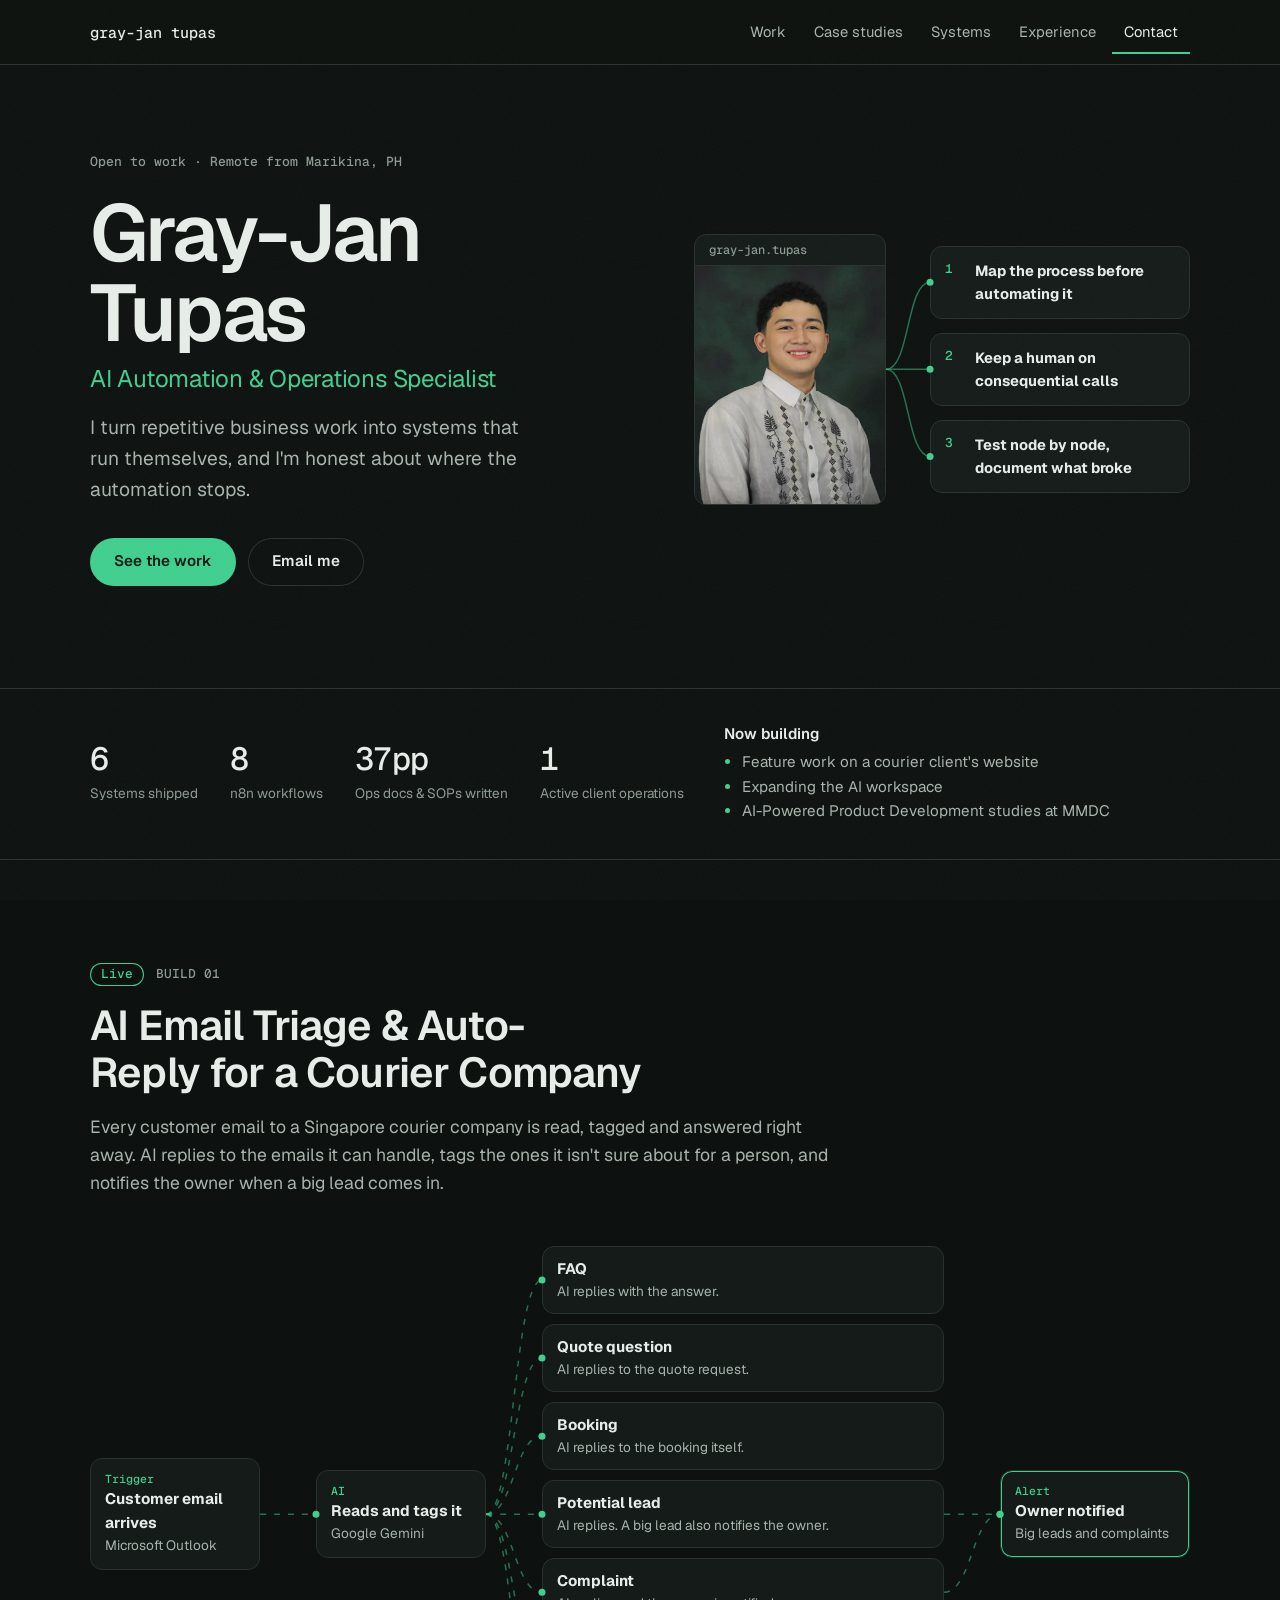
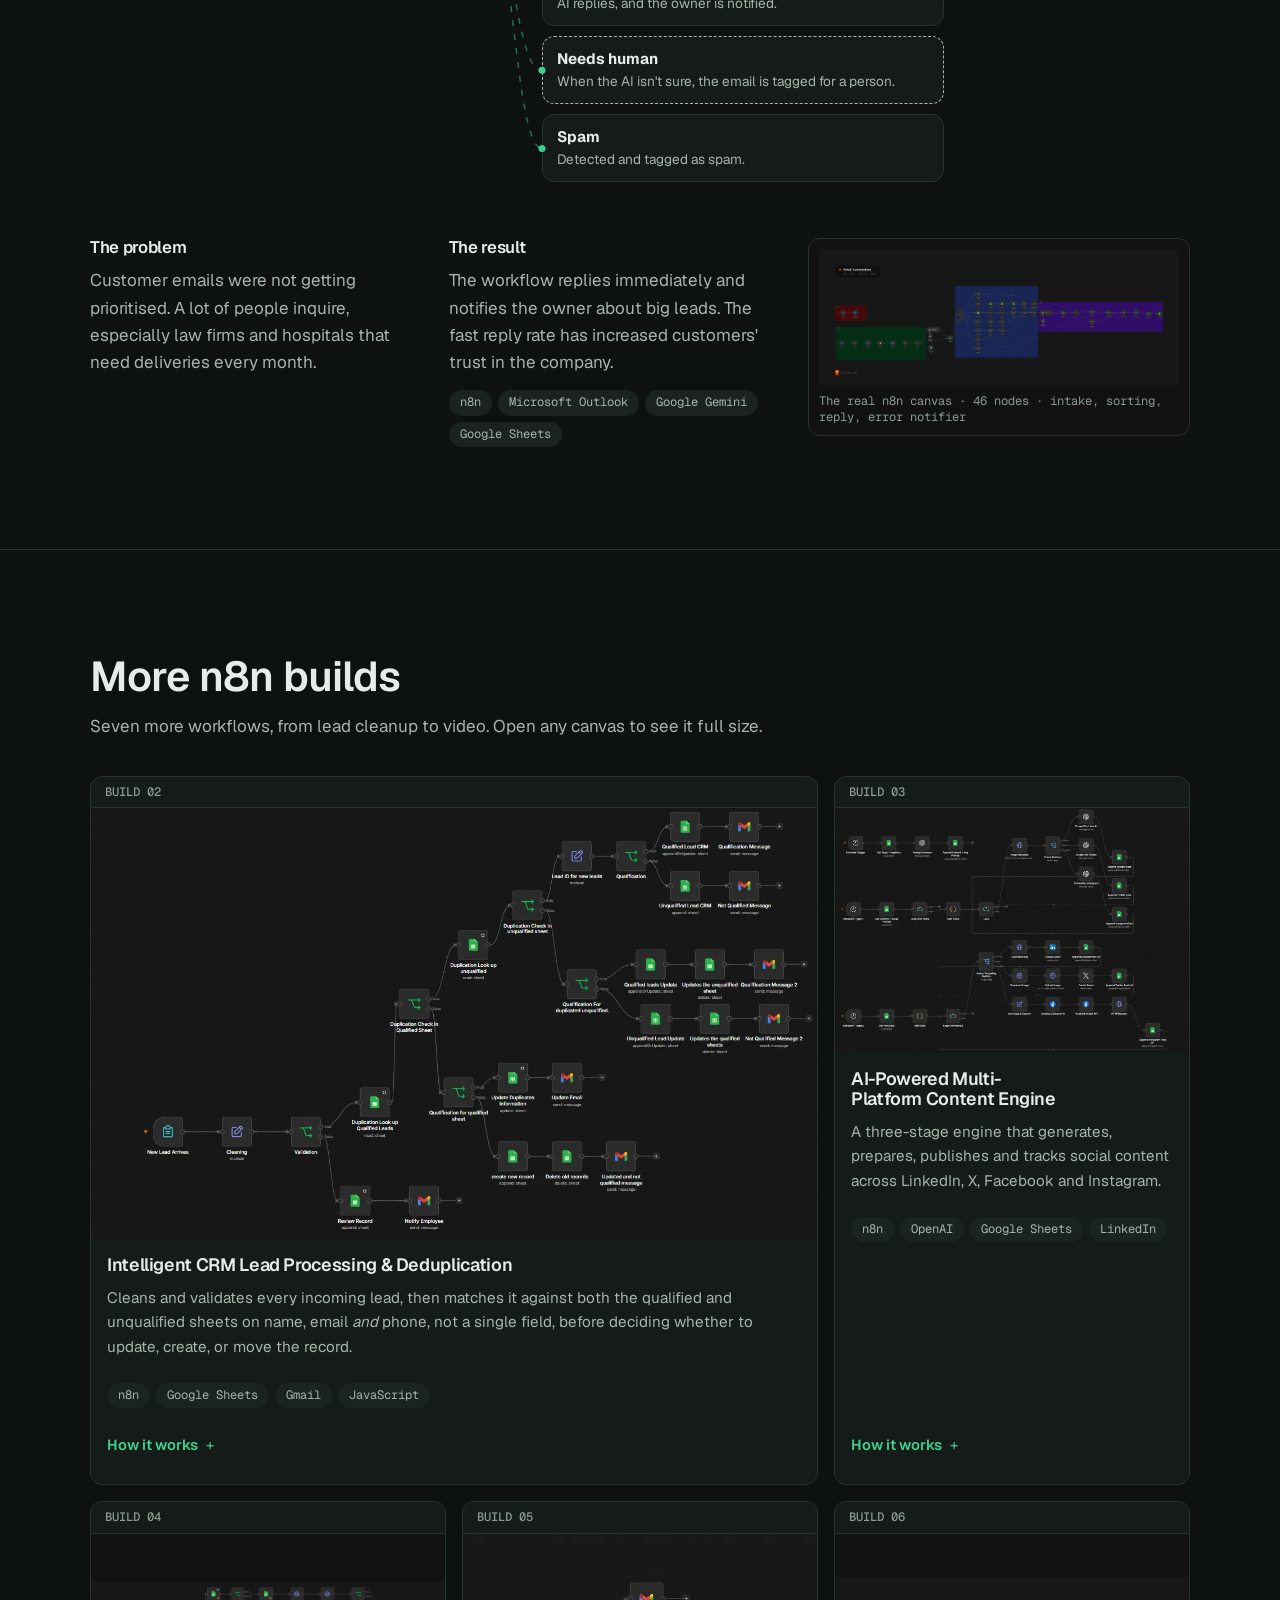
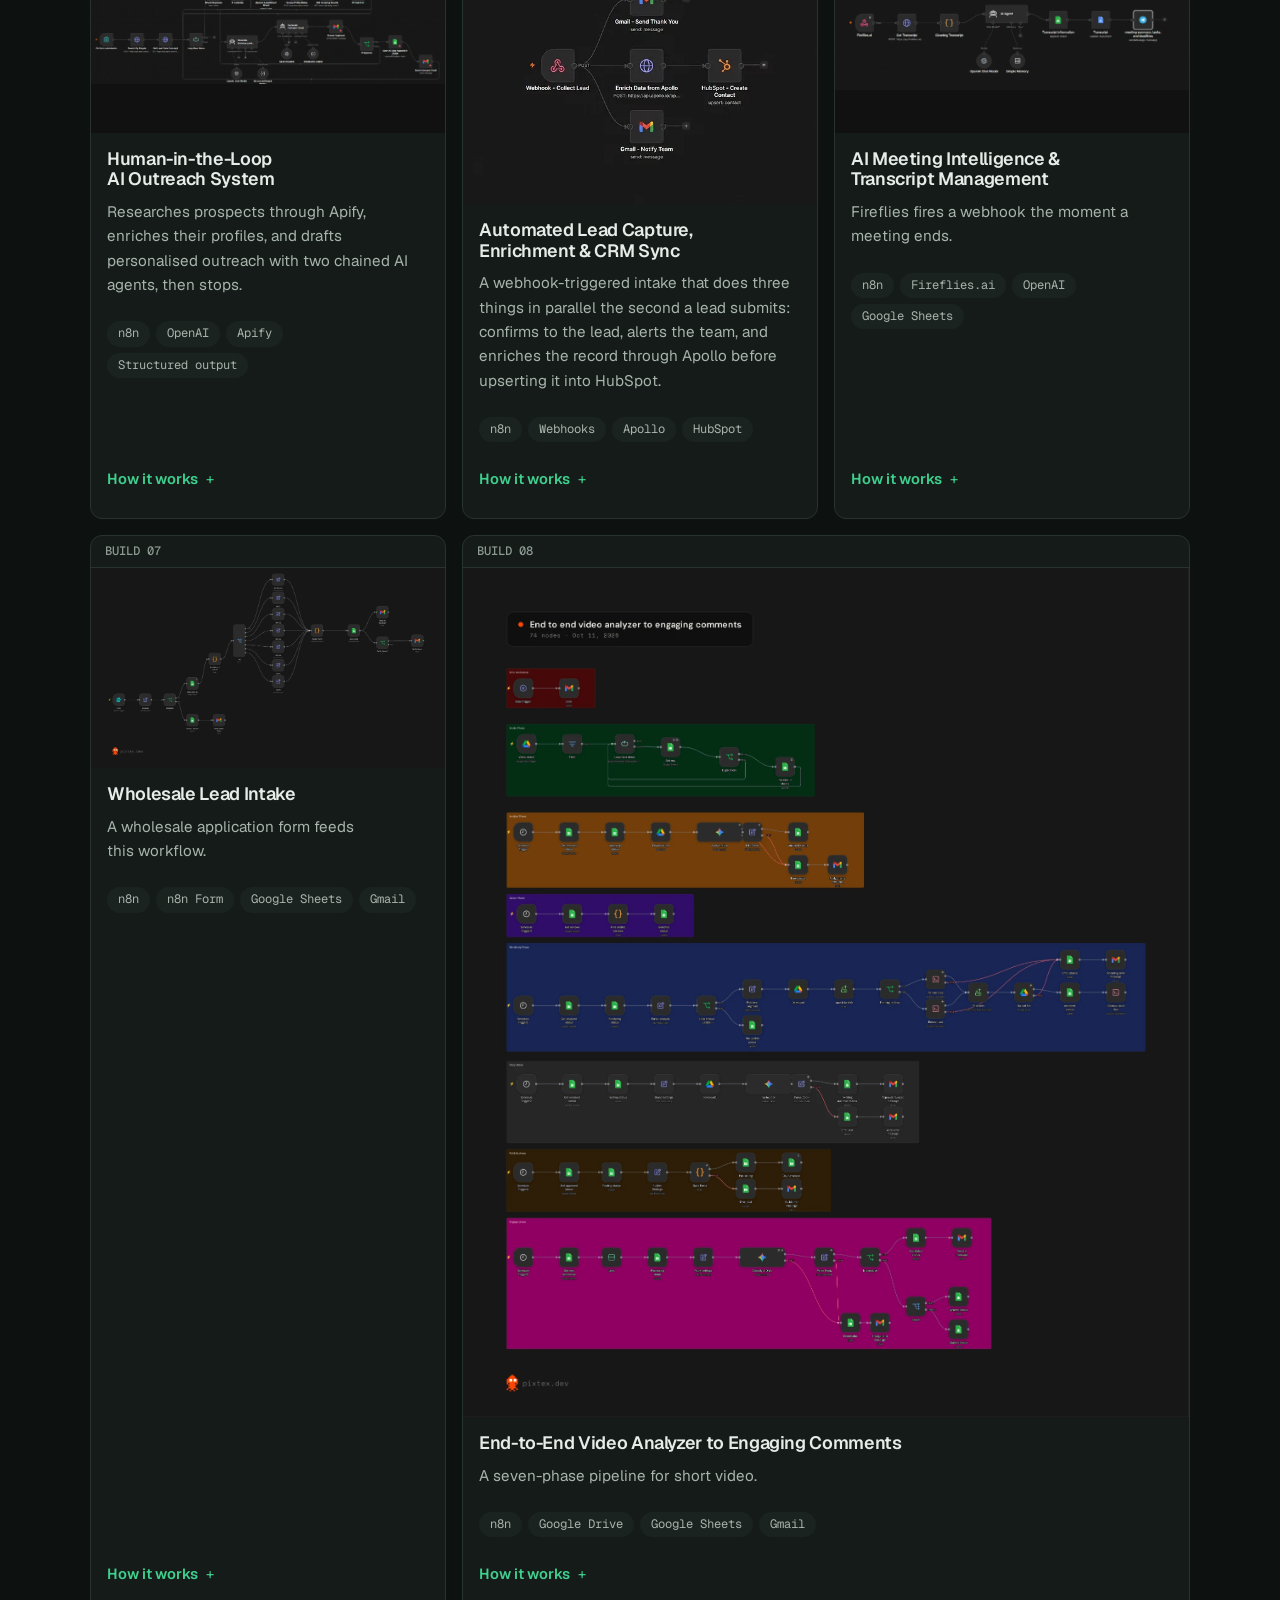
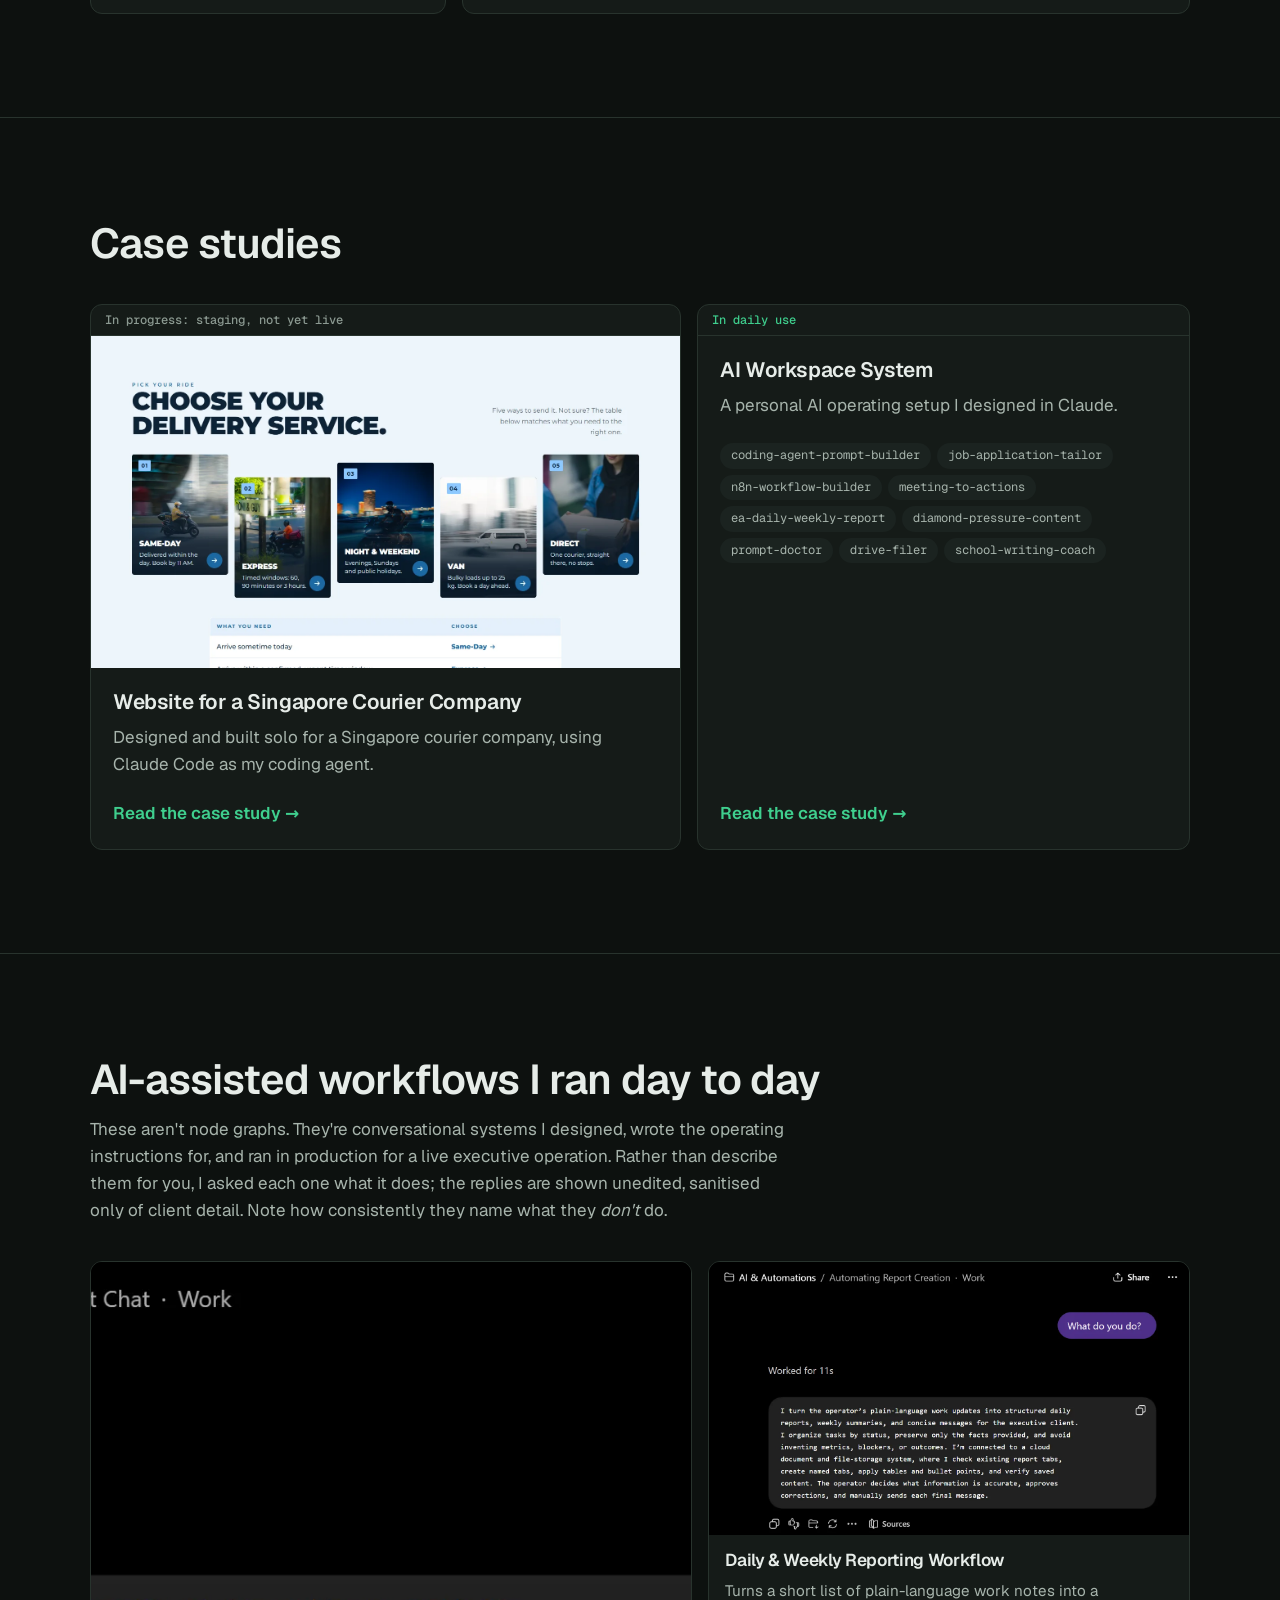
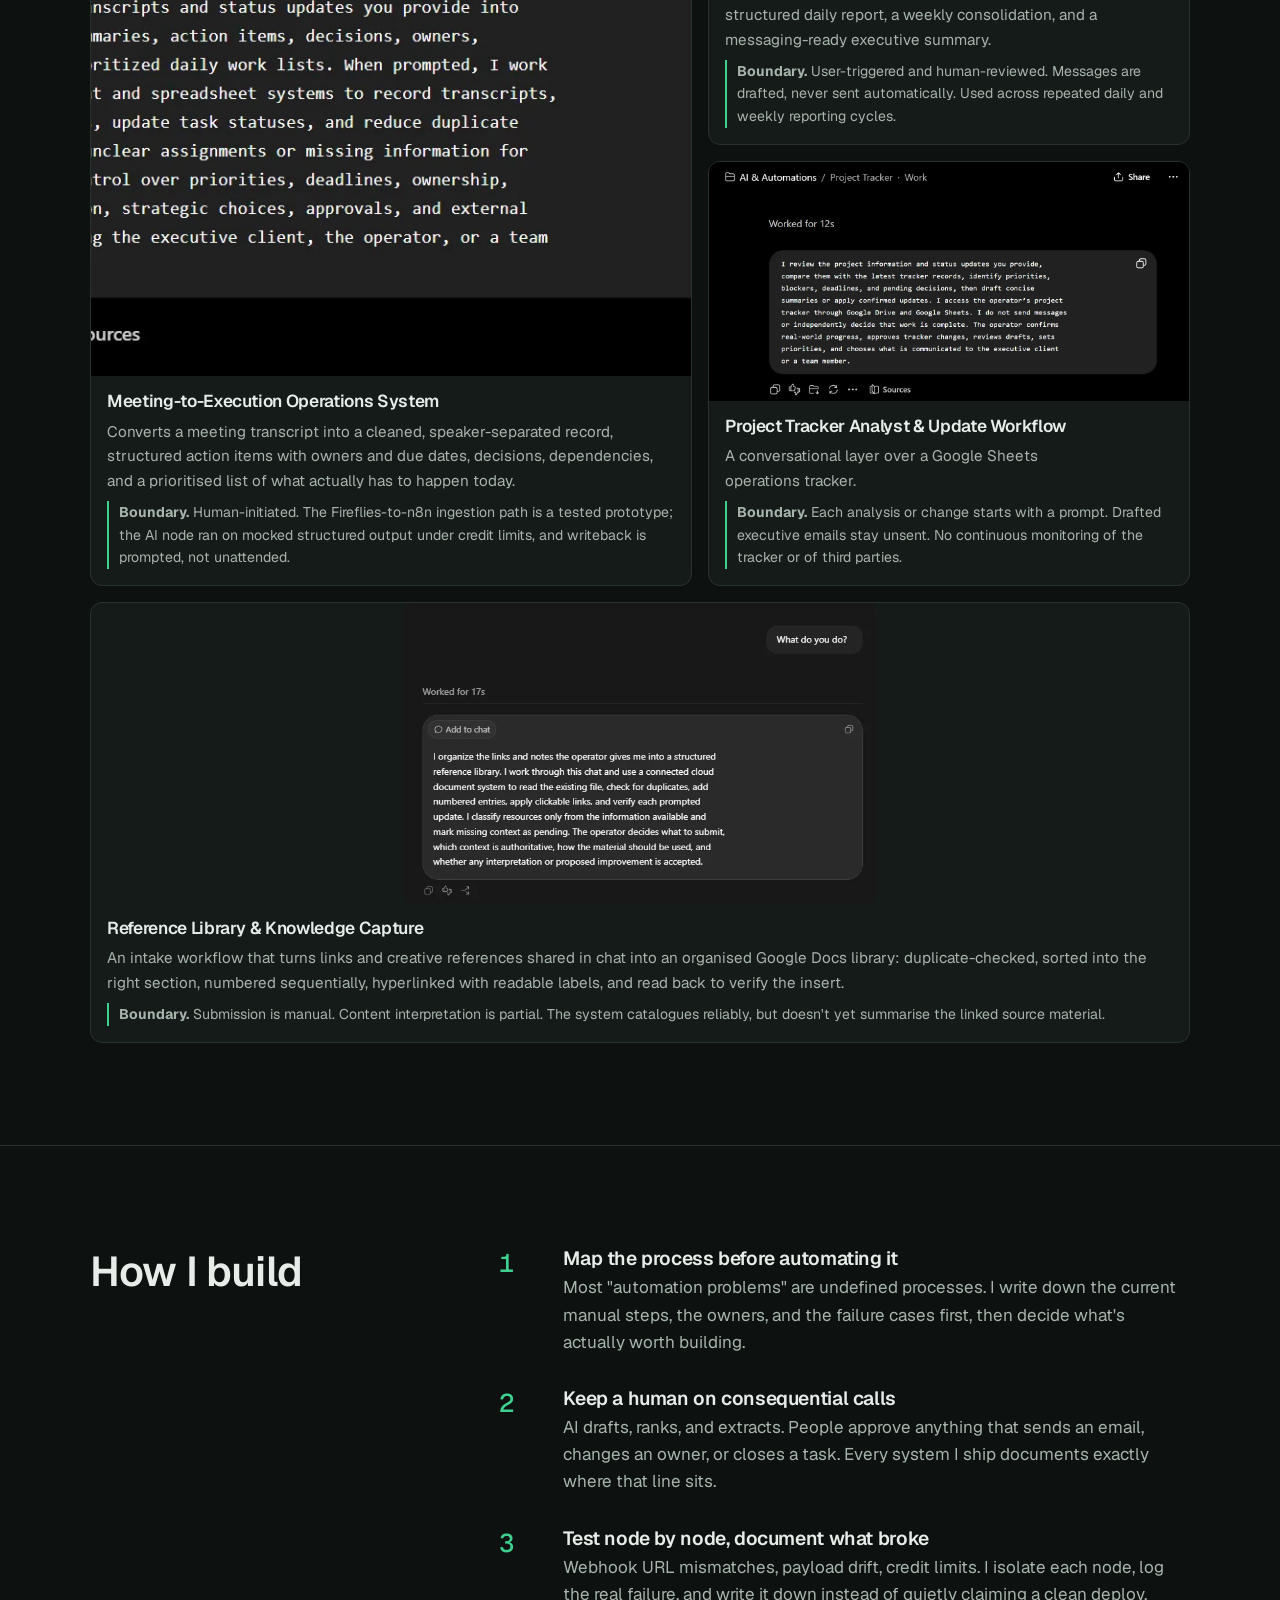
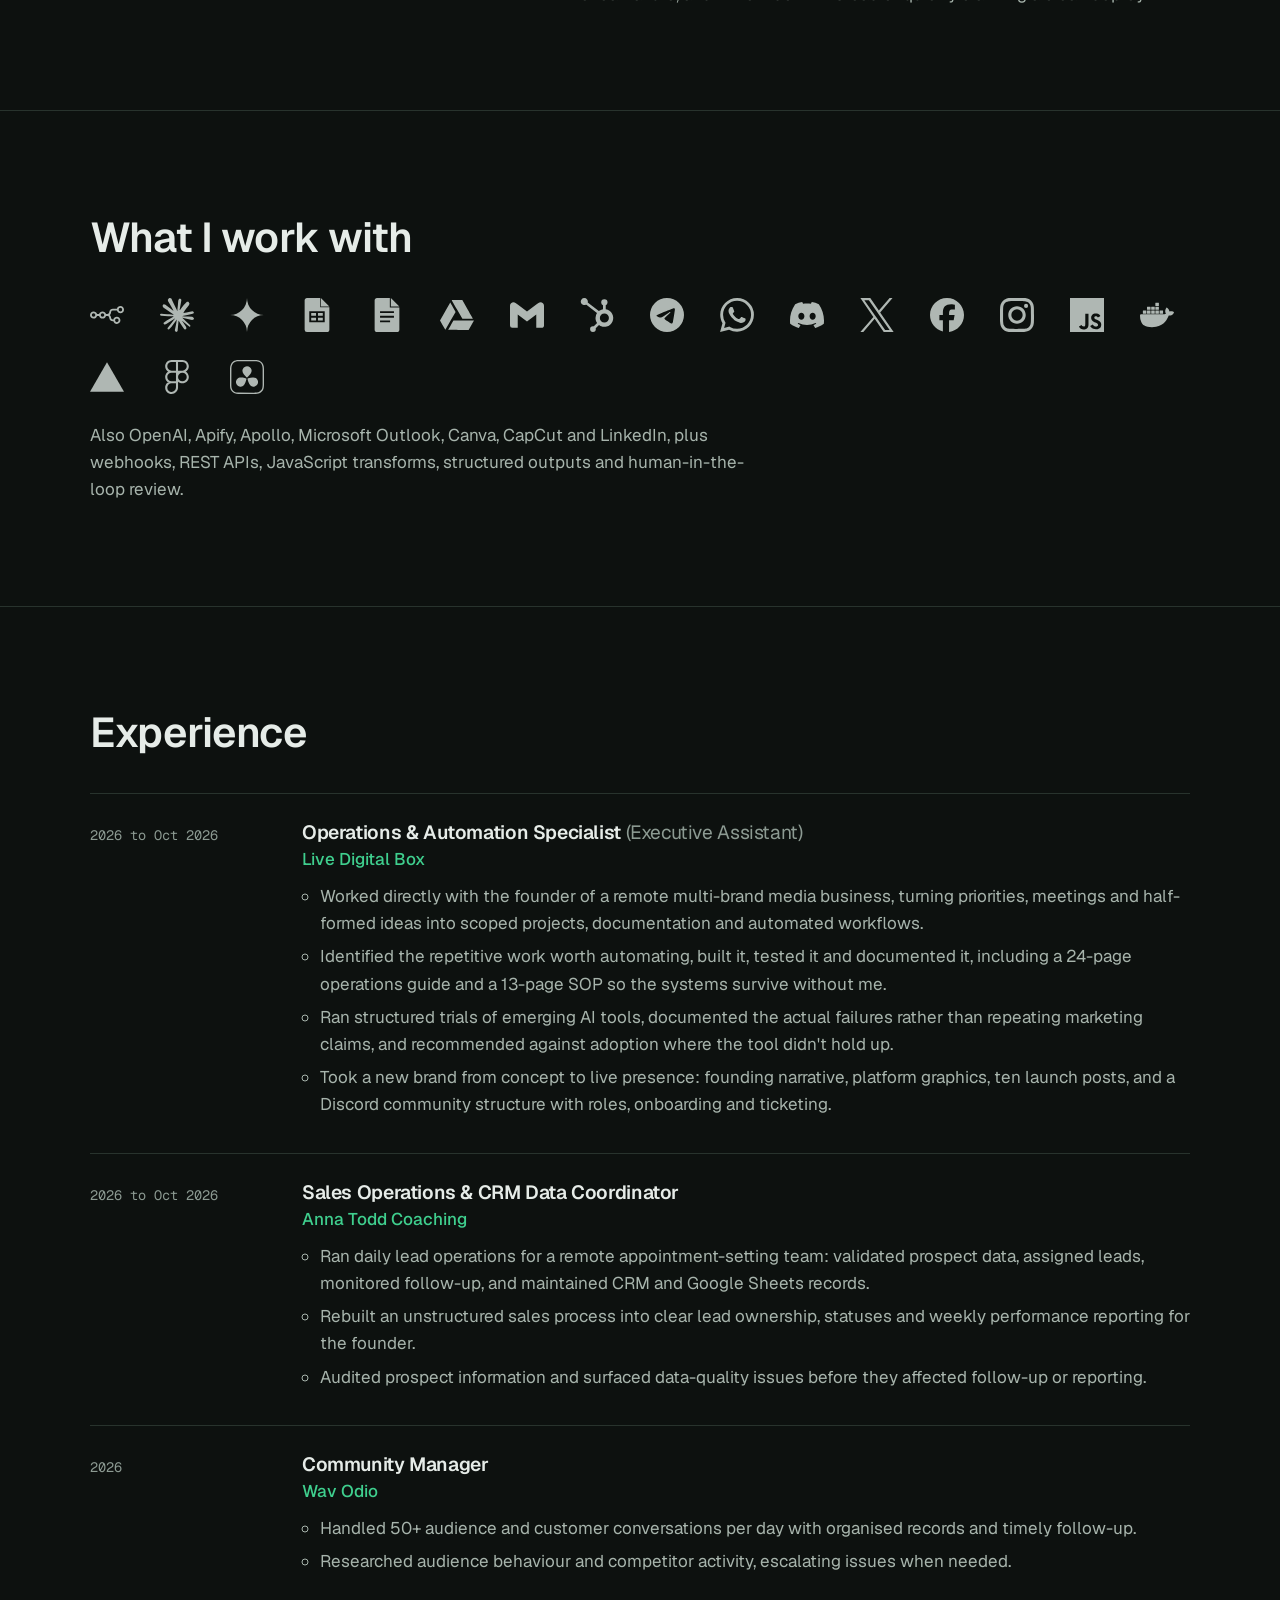
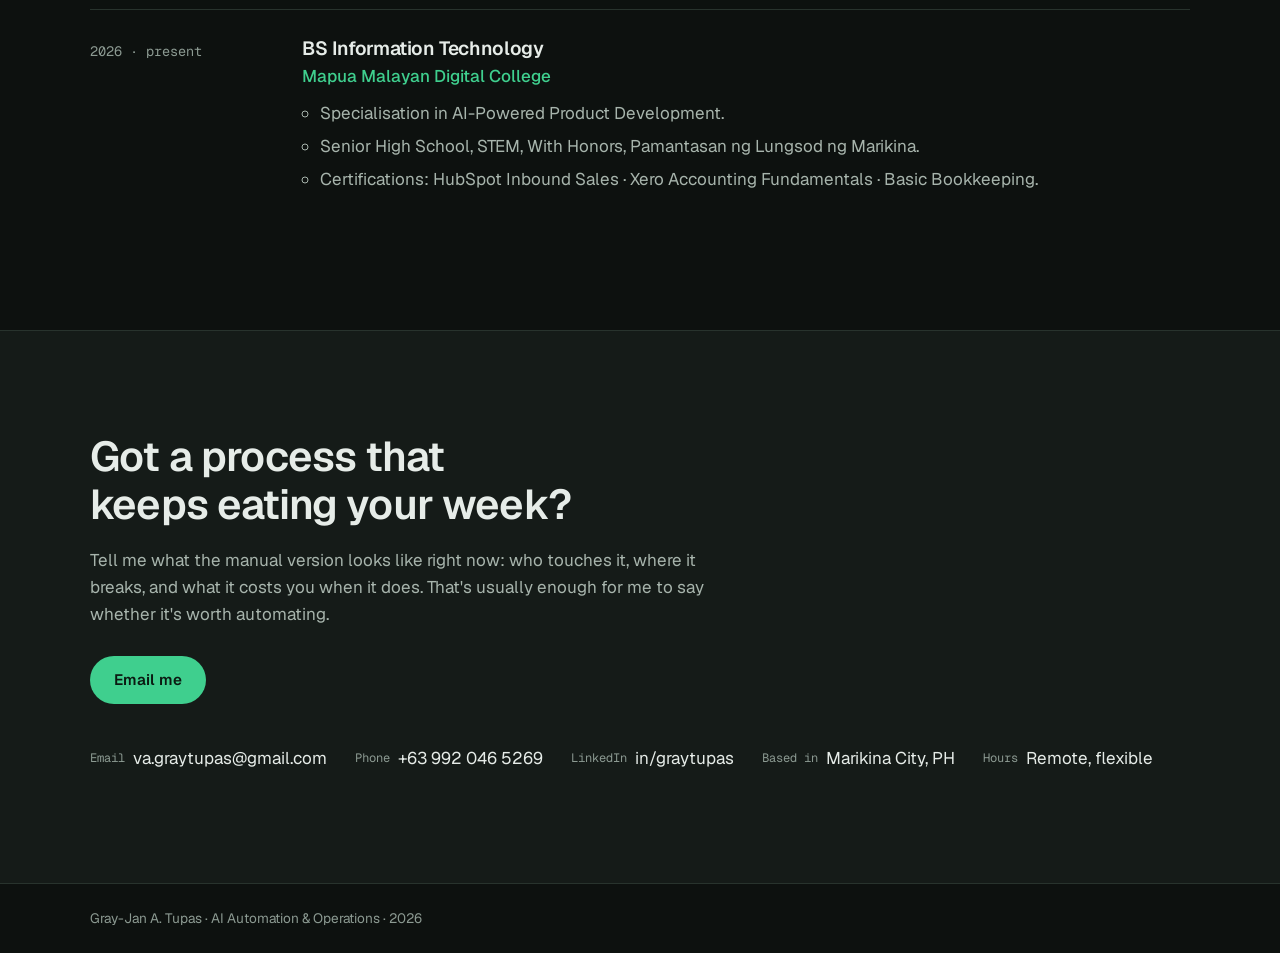
==== index.html @ 8f880815 "Add an intro: a workflow runs node by node and hands the portrait to the hero Once per tab session, " ====
<!doctype html>
<html lang="en">
<head>
<meta charset="utf-8">
<meta name="viewport" content="width=device-width, initial-scale=1">
<title>Gray-Jan Tupas | AI Automation &amp; Operations Specialist</title>
<meta name="description" content="Gray-Jan A. Tupas, AI automation and operations specialist. n8n workflows, AI agents, a client website built with Claude Code, and human-in-the-loop operational systems.">
<link rel="canonical" href="https://gray-tupas-portfolio.vercel.app/">
<meta property="og:type" content="website">
<meta property="og:title" content="Gray-Jan Tupas | AI Automation &amp; Operations Specialist">
<meta property="og:description" content="n8n workflows, AI agents, a client website built with Claude Code, and human-in-the-loop operational systems.">
<meta property="og:url" content="https://gray-tupas-portfolio.vercel.app/">
<meta property="og:image" content="https://gray-tupas-portfolio.vercel.app/img/gray-jan-tupas.webp">
<link rel="icon" href="favicon.svg" type="image/svg+xml">
<meta name="color-scheme" content="dark">
<meta name="theme-color" content="#0D110F">
<link rel="preload" href="fonts/geist.woff2" as="font" type="font/woff2" crossorigin>
<link rel="preload" href="fonts/geist-mono.woff2" as="font" type="font/woff2" crossorigin>
<script>try{if(!matchMedia('(prefers-reduced-motion: reduce)').matches&&!sessionStorage.getItem('gt-intro')){document.documentElement.classList.add('intro');setTimeout(function(){document.documentElement.classList.remove('intro')},6000)}}catch(e){}</script>
<link rel="stylesheet" href="styles.css">
</head>
<body>
<a class="skip" href="#main">Skip to content</a>
<header class="nav">
  <div class="in">
    <a class="brand" href="#main">gray-jan tupas</a>
    <nav aria-label="Sections">
      <a href="#work">Work</a><a href="#case-studies">Case studies</a><a href="#systems">Systems</a><a href="#experience">Experience</a><a href="#contact">Contact</a>
    </nav>
  </div>
</header>

<main id="main">
  <section class="hero">
    <div class="in">
      <div class="copy">
        <p class="eyebrow">Open to work · Remote from Marikina, PH</p>
        <h1>Gray-Jan Tupas<span>AI Automation &amp; Operations Specialist</span></h1>
        <p class="lede">I turn repetitive business work into systems that run themselves, and I'm honest about where the automation stops.</p>
        <div class="ctas">
          <a class="btn primary" href="#work">See the work</a>
          <a class="btn ghost" href="https://mail.google.com/mail/?view=cm&amp;fs=1&amp;to=va.graytupas@gmail.com&amp;su=Enquiry%20from%20your%20portfolio" target="_blank" rel="noopener">Email me</a>
        </div>
      </div>
      <div class="hero-flow" data-wires="me>h1,me>h2,me>h3">
        <figure class="node me" id="me">
          <header><span>gray-jan.tupas</span></header>
          <img src="img/gray-jan-tupas.webp" width="640" height="871" fetchpriority="high" alt="Gray-Jan A. Tupas, smiling, in a barong.">
        </figure>
        <ol class="steps" aria-label="How I build"><li class="node step" id="h1"><b>Map the process before automating it</b></li><li class="node step" id="h2"><b>Keep a human on consequential calls</b></li><li class="node step" id="h3"><b>Test node by node, document what broke</b></li></ol>
        <svg class="wires" aria-hidden="true" focusable="false"></svg>
      </div>
    </div>
  </section>

  <section class="facts" aria-label="At a glance">
    <div class="in">
      <dl class="stats"><div><dt>Systems shipped</dt><dd>6</dd></div><div><dt>n8n workflows</dt><dd>8</dd></div><div><dt>Ops docs &amp; SOPs written</dt><dd>37pp</dd></div><div><dt>Active client operations</dt><dd>1</dd></div></dl>
      <div class="now"><h2>Now building</h2><ul><li>Feature work on a courier client's website</li><li>Expanding the AI workspace</li><li>AI-Powered Product Development studies at MMDC</li></ul></div>
    </div>
  </section>

  <section id="work" class="featured">
    <div class="in">
      <p class="flag"><span class="live">Live</span>BUILD 01</p>
      <h2>AI Email Triage &amp; Auto-Reply for a Courier Company</h2>
      <p class="lede">Every customer email to a Singapore courier company is read, tagged and answered right away. AI replies to the emails it can handle, tags the ones it isn't sure about for a person, and notifies the owner when a big lead comes in.</p>
      <div class="wf" data-wires="in>ai,ai>r0,ai>r1,ai>r2,ai>r3,ai>r4,ai>r5,ai>r6,r3>owner,r4>owner" role="img" aria-label="How the workflow handles a customer email: it arrives, AI reads and tags it, and it goes to one of seven outcomes: FAQ, AI replies with the answer; Quote question, AI replies to the quote request; Booking, AI replies to the booking itself; Potential lead, AI replies. A big lead also notifies the owner; Complaint, AI replies, and the owner is notified; Needs human, When the AI isn't sure, the email is tagged for a person; Spam, Detected and tagged as spam. Big leads and complaints also notify the owner.">
        <div class="col"><div class="node trig" id="in"><span class="k">Trigger</span><b>Customer email arrives</b><span>Microsoft Outlook</span></div></div>
        <div class="col"><div class="node ai" id="ai"><span class="k">AI</span><b>Reads and tags it</b><span>Google Gemini</span></div></div>
        <div class="col routes"><div class="node route" id="r0"><b>FAQ</b><span>AI replies with the answer.</span></div><div class="node route" id="r1"><b>Quote question</b><span>AI replies to the quote request.</span></div><div class="node route" id="r2"><b>Booking</b><span>AI replies to the booking itself.</span></div><div class="node route" id="r3"><b>Potential lead</b><span>AI replies. A big lead also notifies the owner.</span></div><div class="node route" id="r4"><b>Complaint</b><span>AI replies, and the owner is notified.</span></div><div class="node route human" id="r5"><b>Needs human</b><span>When the AI isn't sure, the email is tagged for a person.</span></div><div class="node route" id="r6"><b>Spam</b><span>Detected and tagged as spam.</span></div></div>
        <div class="col"><div class="node alert" id="owner"><span class="k">Alert</span><b>Owner notified</b><span>Big leads and complaints</span></div></div>
        <svg class="wires" aria-hidden="true" focusable="false"></svg>
      </div>
      <div class="story">
        <div><h3>The problem</h3><p>Customer emails were not getting prioritised. A lot of people inquire, especially law firms and hospitals that need deliveries every month.</p></div>
        <div><h3>The result</h3><p>The workflow replies immediately and notifies the owner about big leads. The fast reply rate has increased customers' trust in the company.</p><ul class="tags"><li>n8n</li><li>Microsoft Outlook</li><li>Google Gemini</li><li>Google Sheets</li></ul></div>
        <a class="canvas" href="screenshots/10-email-automation.webp"><img src="screenshots/10-email-automation.webp" width="2000" height="753" loading="lazy" alt="n8n canvas in four labelled groups. Email intake: an Outlook trigger, cleaning steps and a check on whether to process the email. An AI information extractor feeds a switch in the Email sorting group, with branches for needs human, quote, FAQ, lead alert, complaint alert, booking and tagged only. The Email reply group writes the reply with AI, sends it, tags the email in Outlook and writes a log. A separate error notifier sends a message if the workflow fails."><span>The real n8n canvas · 46 nodes · intake, sorting, reply, error notifier</span></a>
      </div>
    </div>
  </section>

  <section class="builds" aria-labelledby="more-builds">
    <div class="in">
      <h2 id="more-builds">More n8n builds</h2>
      <p class="sub">Seven more workflows, from lead cleanup to video. Open any canvas to see it full size.</p>
      <div class="grid">
        <article class="node card">
          <header><span>BUILD 02</span></header>
          <a class="thumb" href="screenshots/01-crm-lead-dedup.webp"><img src="screenshots/01-crm-lead-dedup.webp" width="1292" height="768" loading="lazy" alt="n8n canvas: New Lead Arrives triggers cleaning and validation, which splits to a manual review queue or to duplicate lookups against the qualified and unqualified sheets, then branches through qualification into CRM writes, sheet updates and Gmail notifications."></a>
          <div class="body">
            <h3>Intelligent CRM Lead Processing &amp; Deduplication</h3>
            <p>Cleans and validates every incoming lead, then matches it against both the qualified and unqualified sheets on name, email <em>and</em> phone, not a single field, before deciding whether to update, create, or move the record.</p>
            <ul class="tags"><li>n8n</li><li>Google Sheets</li><li>Gmail</li><li>JavaScript</li></ul>
            <details>
              <summary>How it works</summary>
              <p><b>Problem.</b> A single-field duplicate check let the same person enter the CRM three times under a typo'd email, and when a lead's qualification changed, the stale row stayed behind in the wrong sheet.</p><p><b>Solution.</b> Matches on name, email <em>and</em> phone across both sheets, resolves each hit to a stable Lead ID, updates in place instead of appending, and moves the record between sheets when status changes.</p>
              
            <div class="drow">
              <div class="dl">The problem</div>
              <div class="dv">Single-field duplicate checks let the same person enter the CRM three times under a typo'd email. Qualification changes left stale rows in the wrong sheet.</div>
            </div>
            <div class="drow">
              <div class="dl">What it does</div>
              <ul>
                <li>Cleans and validates the submission, routing incomplete records to a manual review queue with an assigned employee.</li>
                <li>Multi-field duplicate detection across both the qualified and unqualified databases.</li>
                <li>Resolves matches against a stable Lead ID, then updates the existing record instead of appending a new one.</li>
                <li>Moves a lead between sheets when its qualification status changes, deleting the stale row.</li>
                <li>Sends the correct Gmail notification for each outcome: accepted, rejected, updated, or needs review.</li>
              </ul>
            </div>
            <div class="drow">
              <div class="dl">Deliberate edge case</div>
              <div class="dv">Conflicting email and phone matches route to a human rather than guessing. Next iteration adds structured logging and error handling.</div>
            </div>
          
            </details>
          </div>
        </article>
        <article class="node card">
          <header><span>BUILD 03</span></header>
          <a class="thumb" href="screenshots/02-content-engine.webp"><img src="screenshots/02-content-engine.webp" width="1400" height="960" loading="lazy" alt="n8n canvas showing three scheduled stages stacked vertically: topic and prompt generation into a content sheet, then a loop that generates images and writes platform-specific copy for LinkedIn, X and Instagram, then a publishing stage that switches by platform through LinkedIn, X and the Facebook Graph API and appends each post URL."></a>
          <div class="body">
            <h3>AI-Powered Multi-Platform Content Engine</h3>
            <p>A three-stage engine that generates, prepares, publishes and tracks social content across LinkedIn, X, Facebook and Instagram.</p>
            <ul class="tags"><li>n8n</li><li>OpenAI</li><li>Google Sheets</li><li>LinkedIn</li></ul>
            <details>
              <summary>How it works</summary>
              <p><b>Problem.</b> Publishing to four platforms meant writing one caption and pasting it everywhere, posting by hand on schedule, and keeping no record of what actually went live.</p><p><b>Solution.</b> Generates copy adapted to each platform, publishes on schedule through the right API, including Instagram's two-step container flow, and writes the live post URL back so the output stays auditable.</p>
              
            <div class="drow">
              <div class="dl">Architecture</div>
              <ul>
                <li><strong>Stage 1, generate:</strong> pulls topics and creative direction from Sheets, has AI write the image prompt and platform-specific captions, writes them back to a central content database.</li>
                <li><strong>Stage 2, prepare:</strong> loops the queue, generates the image, and branches on platform to produce LinkedIn, X and Instagram variants.</li>
                <li><strong>Stage 3, publish:</strong> a scheduled run routes each post to the right API, including Instagram's two-step container flow through the Facebook Graph API, and logs the live post URL.</li>
              </ul>
            </div>
            <div class="drow">
              <div class="dl">Why the post URL matters</div>
              <div class="dv">Writing the resulting URL back to the sheet turns a fire-and-forget publisher into something you can audit and report on later.</div>
            </div>
          
            </details>
          </div>
        </article>
        <article class="node card">
          <header><span>BUILD 04</span></header>
          <a class="thumb" href="screenshots/03-ai-outreach.webp"><img src="screenshots/03-ai-outreach.webp" width="1563" height="453" loading="lazy" alt="n8n canvas: a form submission triggers Apify people-search and lead-data requests, then a loop runs each prospect through a sheet duplicate check, profile scraping and an email-exists check. Two AI agents, each with an OpenAI chat model and a structured output parser, generate a research summary and an outreach email, which a Gmail send-and-wait Human Approval node gates before the data is appended to a sheet and the email sent."></a>
          <div class="body">
            <h3>Human-in-the-Loop AI Outreach System</h3>
            <p>Researches prospects through Apify, enriches their profiles, and drafts personalised outreach with two chained AI agents, then stops.</p>
            <ul class="tags"><li>n8n</li><li>OpenAI</li><li>Apify</li><li>Structured output</li></ul>
            <details>
              <summary>How it works</summary>
              <p><b>Problem.</b> AI-written cold outreach sends fastest in exactly the place where one hallucinated detail about a prospect costs you the relationship permanently.</p><p><b>Solution.</b> A Gmail send-and-wait node halts the execution and emails the draft to a reviewer. The workflow cannot continue until they reply. The approval is a blocking step, not a courtesy copy.</p>
              
            <div class="drow">
              <div class="dl">Flow</div>
              <ul>
                <li>Prospect criteria arrive through a form, then two Apify calls, a people search and a lead-data fetch, return candidates.</li>
                <li>Each prospect loops through a sheet duplicate check, profile scraping, and an email-exists check before anything is written.</li>
                <li>Two chained AI agents, each with an OpenAI chat model and a structured-output parser, produce a research summary and then a customised outreach email from it.</li>
                <li>A Gmail <em>send-and-wait</em> node emails the draft to a reviewer and blocks the execution until they reply. Only on approval does the row get appended and the outreach sent.</li>
              </ul>
            </div>
            <div class="drow">
              <div class="dl">Why the gate</div>
              <div class="dv">Personalised cold outreach is exactly where a hallucinated detail costs you the relationship. Using send-and-wait rather than a fire-and-forget notification means the workflow physically cannot proceed without a human decision. The approval is a blocking step, not a courtesy copy.</div>
            </div>
          
            </details>
          </div>
        </article>
        <article class="node card">
          <header><span>BUILD 05</span></header>
          <a class="thumb" href="screenshots/04-lead-capture-crm.webp"><img src="screenshots/04-lead-capture-crm.webp" width="564" height="431" loading="lazy" alt="n8n canvas: a Collect Lead webhook fans out in parallel to a Gmail thank-you message, an Apollo enrichment HTTP request, and a Gmail team notification, with the enrichment branch feeding a HubSpot upsert-contact node."></a>
          <div class="body">
            <h3>Automated Lead Capture, Enrichment &amp; CRM Sync</h3>
            <p>A webhook-triggered intake that does three things in parallel the second a lead submits: confirms to the lead, alerts the team, and enriches the record through Apollo before upserting it into HubSpot.</p>
            <ul class="tags"><li>n8n</li><li>Webhooks</li><li>Apollo</li><li>HubSpot</li></ul>
            <details>
              <summary>How it works</summary>
              <p><b>Problem.</b> Between "someone filled in the form" and "sales has a usable record" sat manual data entry, and the lead waited for a reply while their interest cooled.</p><p><b>Solution.</b> The confirmation and team alert fire instantly while Apollo enrichment runs on its own branch, so a slow lookup never delays the human-facing reply. HubSpot upserts, so returning leads update in place.</p>
              
            <div class="drow">
              <div class="dl">What it removes</div>
              <div class="dv">The gap between "someone filled in the form" and "sales has a complete CRM record." No one retypes company data, and the lead gets a confirmation while their interest is still warm.</div>
            </div>
            <div class="drow">
              <div class="dl">Design note</div>
              <div class="dv">Confirmation and team notification fire immediately rather than waiting on enrichment, so a slow or failed Apollo lookup never delays the human-facing response. HubSpot uses upsert, not create, so a returning lead updates in place.</div>
            </div>
          
            </details>
          </div>
        </article>
        <article class="node card">
          <header><span>BUILD 06</span></header>
          <a class="thumb" href="screenshots/05-meeting-intelligence.webp"><img src="screenshots/05-meeting-intelligence.webp" width="1496" height="479" loading="lazy" alt="n8n canvas: a Fireflies.ai webhook feeds an HTTP Get Transcript request and a Cleaning Transcript code node into an AI Agent with an OpenAI chat model and simple memory attached, which then appends transcript information to a Google Sheet, updates a Google Doc, and sends the meeting summary, tasks and deadlines to Telegram."></a>
          <div class="body">
            <h3>AI Meeting Intelligence &amp; Transcript Management</h3>
            <p>Fireflies fires a webhook the moment a meeting ends.</p>
            <ul class="tags"><li>n8n</li><li>Fireflies.ai</li><li>OpenAI</li><li>Google Sheets</li></ul>
            <details>
              <summary>How it works</summary>
              <p><b>Problem.</b> Commitments made out loud in a meeting stayed buried in a long transcript nobody re-read, so deadlines and owners were reconstructed from memory afterwards.</p><p><b>Solution.</b> The moment a meeting ends, a webhook drives extraction of the summary, highlights, assigned tasks and deadlines, logged to Sheets, archived in Docs, and pushed to Telegram while it still matters.</p>
              
            <div class="drow">
              <div class="dl">Flow</div>
              <ul>
                <li>Fireflies webhook → HTTP transcript retrieval → JavaScript cleaning and payload normalisation.</li>
                <li>An AI agent with a chat model and simple memory extracts meeting metadata, summary, highlights, tasks and deadlines.</li>
                <li>Structured meeting data appends to Google Sheets; the full transcript updates a Google Doc; the summary and action items land in Telegram.</li>
              </ul>
            </div>
            <div class="drow">
              <div class="dl">What I hit and fixed</div>
              <div class="dv">Test-versus-production webhook URLs, payload shape drift between test and real events, and AI-node credit limits. I validated each node independently, corrected the event path, and kept building against a mocked structured output rather than claiming a clean end-to-end deploy.</div>
            </div>
          
            </details>
          </div>
        </article>
        <article class="node card">
          <header><span>BUILD 07</span></header>
          <a class="thumb" href="screenshots/14-wholesale-intake.webp"><img src="screenshots/14-wholesale-intake.webp" width="2000" height="1134" loading="lazy" alt="n8n canvas: a form trigger feeds cleaning and validation. Valid submissions go through a duplicate lookup and a lead ID match, then a switch sorts them into tiers, an owner is assigned, the lead is saved to a sheet, the applicant gets a reply and the owner is notified. Invalid submissions are appended to a review sheet and the sales team is notified."></a>
          <div class="body">
            <h3>Wholesale Lead Intake</h3>
            <p>A wholesale application form feeds this workflow.</p>
            <ul class="tags"><li>n8n</li><li>n8n Form</li><li>Google Sheets</li><li>Gmail</li></ul>
            <details>
              <summary>How it works</summary>
              
              <p>A wholesale application form feeds this workflow. It cleans and validates each submission, checks for duplicates, sorts the applicant into a tier, assigns an owner, saves the lead, replies to the applicant and notifies the owner. Invalid submissions go to a review sheet and the sales team is notified.</p>
            </details>
          </div>
        </article>
        <article class="node card">
          <header><span>BUILD 08</span></header>
          <a class="thumb" href="screenshots/15-video-analyzer.webp"><img src="screenshots/15-video-analyzer.webp" width="1709" height="2000" loading="lazy" alt="n8n canvas in eight labelled groups: error notification, intake from Google Drive, analyze, select, rendering, copy, publish and engage. Each group starts from its own trigger and records its status in a Google Sheet."></a>
          <div class="body">
            <h3>End-to-End Video Analyzer to Engaging Comments</h3>
            <p>A seven-phase pipeline for short video.</p>
            <ul class="tags"><li>n8n</li><li>Google Drive</li><li>Google Sheets</li><li>Gmail</li></ul>
            <details>
              <summary>How it works</summary>
              
              <p>A seven-phase pipeline for short video. It takes in videos from Google Drive, has AI analyse them, selects and renders the best segment, writes the copy and waits for approval, builds the posts, then classifies new comments and drafts replies, escalating the sensitive ones to a person.</p>
            </details>
          </div>
        </article>
      </div>
    </div>
  </section>

  <section id="case-studies" class="cases">
    <div class="in">
      <h2>Case studies</h2>
      <div class="pair">
        <a class="node case" href="work/courier-website/">
          <header><span>In progress: staging, not yet live</span></header>
          <div class="pic"><img src="screenshots/12-courier-services.webp" width="1440" height="1165" loading="lazy" alt="The 'Choose your delivery service' section: five service cards for Same-Day, Express, Night &amp; Weekend, Van and Direct, above a table that matches what the customer needs to the right service."></div>
          <div class="body"><h3>Website for a Singapore Courier Company</h3><p>Designed and built solo for a Singapore courier company, using Claude Code as my coding agent.</p><span class="more">Read the case study</span></div>
        </a>
        <a class="node case" href="work/ai-workspace/">
          <header><span class="on">In daily use</span></header>
          <div class="body"><h3>AI Workspace System</h3><p>A personal AI operating setup I designed in Claude.</p><ul class="tags"><li>coding-agent-prompt-builder</li><li>job-application-tailor</li><li>n8n-workflow-builder</li><li>meeting-to-actions</li><li>ea-daily-weekly-report</li><li>diamond-pressure-content</li><li>prompt-doctor</li><li>drive-filer</li><li>school-writing-coach</li></ul><span class="more">Read the case study</span></div>
        </a>
      </div>
    </div>
  </section>

  <section id="systems" class="systems">
    <div class="in">
      <h2>AI-assisted workflows I ran day to day</h2>
      <p class="sub">These aren't node graphs. They're conversational systems I designed, wrote the operating instructions for, and ran in production for a live executive operation. Rather than describe them for you, I asked each one what it does; the replies are shown unedited, sanitised only of client detail. Note how consistently they name what they <em>don't</em> do.</p>
      <div class="bento">
        <article class="node cell c1">
          <a class="shot" href="screenshots/06-meeting-chat.webp"><img src="screenshots/06-meeting-chat.webp" width="1496" height="745" loading="lazy" alt="Screenshot of the assistant answering the question 'What do you do?' It explains that it turns supplied meeting transcripts and status updates into organised records, summaries, action items, decisions, owners, dependencies and prioritised daily work lists, and that the operator retains control over priorities, deadlines, ownership, completion confirmation, approvals and external communication."></a>
          <div class="body"><h3>Meeting-to-Execution Operations System</h3><p>Converts a meeting transcript into a cleaned, speaker-separated record, structured action items with owners and due dates, decisions, dependencies, and a prioritised list of what actually has to happen today.</p><p class="boundary"><b>Boundary.</b> Human-initiated. The Fireflies-to-n8n ingestion path is a tested prototype; the AI node ran on mocked structured output under credit limits, and writeback is prompted, not unattended.</p></div>
        </article>
        <article class="node cell c2">
          <a class="shot" href="screenshots/07-reporting-chat.webp"><img src="screenshots/07-reporting-chat.webp" width="1385" height="790" loading="lazy" alt="Screenshot of the assistant answering 'What do you do?' It explains that it turns the operator's plain-language work updates into structured daily reports, weekly summaries and concise executive messages, organises tasks by status, preserves only the facts provided and avoids inventing metrics, blockers or outcomes, while the operator decides what is accurate and manually sends each final message."></a>
          <div class="body"><h3>Daily &amp; Weekly Reporting Workflow</h3><p>Turns a short list of plain-language work notes into a structured daily report, a weekly consolidation, and a messaging-ready executive summary.</p><p class="boundary"><b>Boundary.</b> User-triggered and human-reviewed. Messages are drafted, never sent automatically. Used across repeated daily and weekly reporting cycles.</p></div>
        </article>
        <article class="node cell c3">
          <a class="shot" href="screenshots/08-tracker-chat.webp"><img src="screenshots/08-tracker-chat.webp" width="1385" height="690" loading="lazy" alt="Screenshot of the assistant answering 'What do you do?' It explains that it reviews supplied project information against the latest tracker records, identifies priorities, blockers, deadlines and pending decisions, drafts summaries or applies confirmed updates through Google Drive and Sheets, and states plainly that it does not send messages or independently decide that work is complete."></a>
          <div class="body"><h3>Project Tracker Analyst &amp; Update Workflow</h3><p>A conversational layer over a Google Sheets operations tracker.</p><p class="boundary"><b>Boundary.</b> Each analysis or change starts with a prompt. Drafted executive emails stay unsent. No continuous monitoring of the tracker or of third parties.</p></div>
        </article>
        <article class="node cell c4">
          <a class="shot" href="screenshots/09-reference-chat.webp"><img src="screenshots/09-reference-chat.webp" width="713" height="454" loading="lazy" alt="Screenshot of the assistant answering 'What do you do?' It explains that it organises the links and notes the operator provides into a structured reference library, reads the existing document to check for duplicates, adds numbered entries with clickable links and verifies each update, classifies resources only from available information and marks missing context as pending."></a>
          <div class="body"><h3>Reference Library &amp; Knowledge Capture</h3><p>An intake workflow that turns links and creative references shared in chat into an organised Google Docs library: duplicate-checked, sorted into the right section, numbered sequentially, hyperlinked with readable labels, and read back to verify the insert.</p><p class="boundary"><b>Boundary.</b> Submission is manual. Content interpretation is partial. The system catalogues reliably, but doesn't yet summarise the linked source material.</p></div>
        </article>
      </div>
    </div>
  </section>

  <section id="approach" class="approach">
    <div class="in">
      <h2>How I build</h2>
      <ol><li><h3>Map the process before automating it</h3><p>Most "automation problems" are undefined processes. I write down the current manual steps, the owners, and the failure cases first, then decide what's actually worth building.</p></li><li><h3>Keep a human on consequential calls</h3><p>AI drafts, ranks, and extracts. People approve anything that sends an email, changes an owner, or closes a task. Every system I ship documents exactly where that line sits.</p></li><li><h3>Test node by node, document what broke</h3><p>Webhook URL mismatches, payload drift, credit limits. I isolate each node, log the real failure, and write it down instead of quietly claiming a clean deploy.</p></li></ol>
    </div>
  </section>

  <section class="stack" aria-labelledby="stack-h">
    <div class="in">
      <h2 id="stack-h">What I work with</h2>
      <ul class="logos"><li><img src="img/logos/n8n.svg" width="34" height="34" alt="n8n" title="n8n" loading="lazy"></li><li><img src="img/logos/claude.svg" width="34" height="34" alt="Claude" title="Claude" loading="lazy"></li><li><img src="img/logos/googlegemini.svg" width="34" height="34" alt="Google Gemini" title="Google Gemini" loading="lazy"></li><li><img src="img/logos/googlesheets.svg" width="34" height="34" alt="Google Sheets" title="Google Sheets" loading="lazy"></li><li><img src="img/logos/googledocs.svg" width="34" height="34" alt="Google Docs" title="Google Docs" loading="lazy"></li><li><img src="img/logos/googledrive.svg" width="34" height="34" alt="Google Drive" title="Google Drive" loading="lazy"></li><li><img src="img/logos/gmail.svg" width="34" height="34" alt="Gmail" title="Gmail" loading="lazy"></li><li><img src="img/logos/hubspot.svg" width="34" height="34" alt="HubSpot" title="HubSpot" loading="lazy"></li><li><img src="img/logos/telegram.svg" width="34" height="34" alt="Telegram" title="Telegram" loading="lazy"></li><li><img src="img/logos/whatsapp.svg" width="34" height="34" alt="WhatsApp" title="WhatsApp" loading="lazy"></li><li><img src="img/logos/discord.svg" width="34" height="34" alt="Discord" title="Discord" loading="lazy"></li><li><img src="img/logos/x.svg" width="34" height="34" alt="X" title="X" loading="lazy"></li><li><img src="img/logos/facebook.svg" width="34" height="34" alt="Facebook" title="Facebook" loading="lazy"></li><li><img src="img/logos/instagram.svg" width="34" height="34" alt="Instagram" title="Instagram" loading="lazy"></li><li><img src="img/logos/javascript.svg" width="34" height="34" alt="JavaScript" title="JavaScript" loading="lazy"></li><li><img src="img/logos/docker.svg" width="34" height="34" alt="Docker" title="Docker" loading="lazy"></li><li><img src="img/logos/vercel.svg" width="34" height="34" alt="Vercel" title="Vercel" loading="lazy"></li><li><img src="img/logos/figma.svg" width="34" height="34" alt="Figma" title="Figma" loading="lazy"></li><li><img src="img/logos/davinciresolve.svg" width="34" height="34" alt="DaVinci Resolve" title="DaVinci Resolve" loading="lazy"></li></ul>
      <p class="sub">Also OpenAI, Apify, Apollo, Microsoft Outlook, Canva, CapCut and LinkedIn, plus webhooks, REST APIs, JavaScript transforms, structured outputs and human-in-the-loop review.</p>
    </div>
  </section>

  <section id="experience" class="xp">
    <div class="in">
      <h2>Experience</h2>
      <ol>
        <li>
          <p class="when">2026 to Oct 2026</p>
          <div><h3>Operations &amp; Automation Specialist <span class="note">(Executive Assistant)</span></h3><p class="org">Live Digital Box</p><ul>
              <li>Worked directly with the founder of a remote multi-brand media business, turning priorities, meetings and half-formed ideas into scoped projects, documentation and automated workflows.</li>
              <li>Identified the repetitive work worth automating, built it, tested it and documented it, including a 24-page operations guide and a 13-page SOP so the systems survive without me.</li>
              <li>Ran structured trials of emerging AI tools, documented the actual failures rather than repeating marketing claims, and recommended against adoption where the tool didn't hold up.</li>
              <li>Took a new brand from concept to live presence: founding narrative, platform graphics, ten launch posts, and a Discord community structure with roles, onboarding and ticketing.</li>
            </ul></div>
        </li>
        <li>
          <p class="when">2026 to Oct 2026</p>
          <div><h3>Sales Operations &amp; CRM Data Coordinator</h3><p class="org">Anna Todd Coaching</p><ul>
              <li>Ran daily lead operations for a remote appointment-setting team: validated prospect data, assigned leads, monitored follow-up, and maintained CRM and Google Sheets records.</li>
              <li>Rebuilt an unstructured sales process into clear lead ownership, statuses and weekly performance reporting for the founder.</li>
              <li>Audited prospect information and surfaced data-quality issues before they affected follow-up or reporting.</li>
            </ul></div>
        </li>
        <li>
          <p class="when">2026</p>
          <div><h3>Community Manager</h3><p class="org">Wav Odio</p><ul>
              <li>Handled 50+ audience and customer conversations per day with organised records and timely follow-up.</li>
              <li>Researched audience behaviour and competitor activity, escalating issues when needed.</li>
            </ul></div>
        </li>
        <li>
          <p class="when">2026 · present</p>
          <div><h3>BS Information Technology</h3><p class="org">Mapua Malayan Digital College</p><ul>
              <li>Specialisation in AI-Powered Product Development.</li>
              <li>Senior High School, STEM, With Honors, Pamantasan ng Lungsod ng Marikina.</li>
              <li>Certifications: HubSpot Inbound Sales · Xero Accounting Fundamentals · Basic Bookkeeping.</li>
            </ul></div>
        </li>
      </ol>
    </div>
  </section>

  <section id="contact" class="contact">
    <div class="in">
      <h2>Got a process that keeps eating your week?</h2>
      <p>Tell me what the manual version looks like right now: who touches it, where it breaks, and what it costs you when it does. That's usually enough for me to say whether it's worth automating.</p>
      <a class="btn primary" href="https://mail.google.com/mail/?view=cm&amp;fs=1&amp;to=va.graytupas@gmail.com&amp;su=Enquiry%20from%20your%20portfolio" target="_blank" rel="noopener">Email me</a>
      <ul class="clist">
            <li><a href="mailto:va.graytupas@gmail.com"><span class="ck">Email</span><span class="cv">va.graytupas@gmail.com</span></a></li>
            <li><a href="tel:+639920465269"><span class="ck">Phone</span><span class="cv">+63 992 046 5269</span></a></li>
            <li><a href="https://linkedin.com/in/graytupas" target="_blank" rel="noopener"><span class="ck">LinkedIn</span><span class="cv">in/graytupas</span></a></li>
            <li><span class="static"><span class="ck">Based in</span><span class="cv">Marikina City, PH</span></span></li>
            <li><span class="static"><span class="ck">Hours</span><span class="cv">Remote, flexible</span></span></li>
          </ul>
    </div>
  </section>
</main>

<footer class="foot"><div class="in">Gray-Jan A. Tupas · AI Automation &amp; Operations · 2026</div></footer>
<script src="site.js" defer></script>
</body>
</html>
---- styles.css ----
/* Gray-Jan Tupas portfolio: "dark workflow canvas".
   Shared by every page. One dark theme, one emerald accent, Geist + Geist Mono.
   Radius rule: nodes, panels and media 12px; buttons, tags and status pills full pill. */

/* ============ FONTS: self-hosted, latin subset ============ */
@font-face { font-family: 'Geist'; font-style: normal; font-weight: 400 700; font-display: swap; src: url(fonts/geist.woff2) format('woff2'); unicode-range: U+0000-00FF, U+0131, U+0152-0153, U+02BB-02BC, U+02C6, U+02DA, U+02DC, U+0304, U+0308, U+0329, U+2000-206F, U+20AC, U+2122, U+2191, U+2193, U+2212, U+2215, U+FEFF, U+FFFD; }
@font-face { font-family: 'Geist Mono'; font-style: normal; font-weight: 400 500; font-display: swap; src: url(fonts/geist-mono.woff2) format('woff2'); unicode-range: U+0000-00FF, U+0131, U+0152-0153, U+02BB-02BC, U+02C6, U+02DA, U+02DC, U+0304, U+0308, U+0329, U+2000-206F, U+20AC, U+2122, U+2191, U+2193, U+2212, U+2215, U+FEFF, U+FFFD; }

/* ============ TOKENS ============ */
:root {
  --bg: #0D110F;
  --panel: #151B18;
  --panel-2: #1B2320;
  --edge: #28332D;
  --text: #E6ECE8;      /* 15.9:1 on bg */
  --text-2: #A7B4AC;    /* 8.9:1 on bg, 8.1:1 on panel */
  --muted: #8C9A92;     /* 6.5:1 on bg, 6.0:1 on panel */
  --accent: #3FCF8E;    /* 9.5:1 on bg; dark ink on it is 9:1 */
  --accent-ink: #0B1A12;
  --r: 12px;
  --sans: 'Geist', ui-sans-serif, system-ui, -apple-system, 'Segoe UI', sans-serif;
  --mono: 'Geist Mono', ui-monospace, 'Courier New', monospace;
  color-scheme: dark;
}

/* ============ BASE ============ */
* { box-sizing: border-box; }
html { scroll-behavior: smooth; scroll-padding-top: 72px; }
body { margin: 0; background: var(--bg); color: var(--text); font: 400 17px/1.6 var(--sans); -webkit-font-smoothing: antialiased; }
h1, h2, h3 { margin: 0; font-weight: 600; letter-spacing: -0.02em; line-height: 1.15; text-wrap: balance; }
p { margin: 0; text-wrap: pretty; }
a { color: inherit; }
img { max-width: 100%; height: auto; display: block; }
:focus-visible { outline: 2px solid var(--accent); outline-offset: 3px; border-radius: 4px; }
.in { max-width: 1180px; margin: 0 auto; padding: 0 clamp(16px, 4vw, 40px); }
section { padding: clamp(56px, 8vw, 104px) 0; border-top: 1px solid var(--edge); }
section > .in > h2 { font-size: clamp(1.8rem, 3.6vw, 2.6rem); }
.sub { color: var(--text-2); max-width: 64ch; margin-top: 12px; }
.eyebrow { font: 500 .82rem/1.4 var(--mono); color: var(--muted); margin-bottom: 22px; }
/* faint grain over everything, so the dark surfaces are not flat; fixed so it never repaints on scroll */
body::after { content: ""; position: fixed; inset: 0; z-index: 20; pointer-events: none; opacity: .05; background: url("data:image/svg+xml,%3Csvg xmlns='http://www.w3.org/2000/svg' width='180' height='180'%3E%3Cfilter id='g'%3E%3CfeTurbulence type='fractalNoise' baseFrequency='.85' numOctaves='2' stitchTiles='stitch'/%3E%3CfeColorMatrix values='0 0 0 0 1 0 0 0 0 1 0 0 0 0 1 0 0 0 .6 0'/%3E%3C/filter%3E%3Crect width='180' height='180' filter='url(%23g)'/%3E%3C/svg%3E"); }
.skip { position: absolute; left: -999px; top: 12px; z-index: 100; background: var(--accent); color: var(--accent-ink); padding: 12px 16px; border-radius: 8px; font-weight: 600; }
.skip:focus { left: 12px; }
@media (prefers-reduced-motion: reduce) {
  html { scroll-behavior: auto; }
  *, *::before, *::after { animation-duration: .01ms !important; animation-iteration-count: 1 !important; transition-duration: .01ms !important; }
}

/* ============ BUTTONS ============ */
.btn { display: inline-flex; align-items: center; min-height: 48px; padding: 0 24px; border-radius: 999px; font-weight: 600; font-size: .95rem; text-decoration: none; white-space: nowrap; transition: transform .2s cubic-bezier(.16, 1, .3, 1), background-color .2s ease, box-shadow .2s ease; }
.btn:active { transform: scale(.98); }
.btn.primary { background: var(--accent); color: var(--accent-ink); }
.btn.primary:hover { background: #5BDCA2; }
.btn.ghost { box-shadow: inset 0 0 0 1px var(--edge); }
.btn.ghost:hover { box-shadow: inset 0 0 0 1px var(--text-2); }

/* ============ NODES: the one building block ============ */
.node { background: var(--panel); border: 1px solid var(--edge); border-radius: var(--r); }
.node > header { display: flex; align-items: center; gap: 8px; padding: 9px 14px; border-bottom: 1px solid var(--edge); font: 500 .76rem/1 var(--mono); color: var(--muted); }
.node > header .on, .live { color: var(--accent); }

/* ============ NAV ============ */
.nav { position: sticky; top: 0; z-index: 10; background: rgba(13, 17, 15, .94); border-bottom: 1px solid var(--edge); }
.nav .in { display: flex; align-items: center; gap: 24px; min-height: 64px; }
.brand { display: inline-flex; align-items: center; min-height: 44px; font: 500 .95rem var(--mono); text-decoration: none; white-space: nowrap; }
.nav nav { margin-left: auto; display: flex; gap: 4px; overflow-x: auto; scrollbar-width: none; }
.nav nav::-webkit-scrollbar { display: none; }
.nav nav a { display: inline-flex; align-items: center; min-height: 44px; padding: 0 12px; font-size: .92rem; text-decoration: none; color: var(--text-2); white-space: nowrap; }
.nav nav a:hover { color: var(--text); }
.nav nav a.active, .nav nav a[aria-current] { color: var(--text); box-shadow: inset 0 -2px 0 var(--accent); }

/* ============ HOME: HERO ============ */
.hero { border-top: 0; padding-top: clamp(48px, 7vw, 88px); }
.hero .in { display: grid; gap: 48px; align-items: center; }
@media (min-width: 860px) { .hero .in { grid-template-columns: minmax(0, 1.05fr) minmax(0, .95fr); gap: 56px; } }
.hero h1 { font-size: clamp(2.8rem, 6.4vw, 5rem); letter-spacing: -0.035em; line-height: 1; }
.hero h1 span { display: block; margin-top: 14px; font-size: clamp(1.1rem, 2.2vw, 1.5rem); font-weight: 400; letter-spacing: -0.01em; color: var(--accent); }
.hero .lede { max-width: 44ch; margin-top: 22px; font-size: clamp(1.05rem, 1.6vw, 1.2rem); color: var(--text-2); }
.ctas { display: flex; flex-wrap: wrap; gap: 12px; margin-top: 32px; }

/* the portrait as a node, wired to the three rules */
.hero-flow { position: relative; display: grid; gap: 20px; }
@media (min-width: 860px) { .hero-flow { grid-template-columns: minmax(0, .85fr) minmax(0, 1.15fr); gap: 44px; align-items: center; } }
.me { margin: 0; overflow: hidden; max-width: 300px; }
.me img { width: 100%; aspect-ratio: 4 / 5; object-fit: cover; object-position: 50% 14%; }
.steps { list-style: none; margin: 0; padding: 0; display: grid; gap: 14px; counter-reset: step; }
.step { position: relative; padding: 12px 14px 12px 44px; font-size: .92rem; counter-increment: step; }
.step::before { content: counter(step); position: absolute; left: 14px; top: 12px; font: 500 .8rem/1.6 var(--mono); color: var(--accent); }

/* wires, drawn by site.js from the layout; none on phones, where the nodes stack */
.wires { position: absolute; inset: 0; width: 100%; height: 100%; pointer-events: none; overflow: visible; }
.wires path { fill: none; stroke: var(--accent); stroke-opacity: .5; stroke-width: 1.5; }
.wires circle { fill: var(--accent); }
@media (prefers-reduced-motion: no-preference) {
  .copy > * { animation: rise .8s cubic-bezier(.16, 1, .3, 1) both; }
  .copy > :nth-child(2) { animation-delay: .08s; } .copy > :nth-child(3) { animation-delay: .16s; } .copy > :nth-child(4) { animation-delay: .24s; }
  .hero-flow .node { animation: rise .8s cubic-bezier(.16, 1, .3, 1) both; }
  .hero-flow .step:nth-child(1) { animation-delay: .2s; } .hero-flow .step:nth-child(2) { animation-delay: .3s; } .hero-flow .step:nth-child(3) { animation-delay: .4s; }
  /* the live workflow shows data moving along its wires, as n8n does while it runs */
  .wf .wires path { stroke-dasharray: 6 8; animation: flow 1.2s linear infinite; }
  @keyframes rise { from { opacity: 0; transform: translateY(14px); } }
  @keyframes flow { to { stroke-dashoffset: -28; } }
}

/* ============ HOME: FACTS ============ */
.facts { padding: 36px 0; }
.facts .in { display: grid; gap: 28px; }
@media (min-width: 860px) { .facts .in { grid-template-columns: 1.3fr 1fr; align-items: center; } }
.stats { display: grid; grid-template-columns: repeat(2, 1fr); gap: 20px 32px; margin: 0; }
@media (min-width: 560px) { .stats { grid-template-columns: repeat(4, auto); justify-content: start; } }
.stats div { display: flex; flex-direction: column; }
.stats dd { order: -1; margin: 0; font: 500 2rem/1 var(--mono); letter-spacing: -0.02em; }
.stats dt { margin-top: 8px; font-size: .85rem; color: var(--muted); }
.now h2 { font-size: .95rem; letter-spacing: 0; }
.now ul { margin: 8px 0 0; padding-left: 18px; color: var(--text-2); font-size: .95rem; }
.now li::marker { color: var(--accent); }

/* ============ HOME: FEATURED LIVE WORKFLOW ============ */
.flag { display: flex; align-items: center; gap: 12px; font: 500 .8rem/1 var(--mono); color: var(--muted); margin-bottom: 16px; }
.flag .live { padding: 5px 11px; border-radius: 999px; box-shadow: inset 0 0 0 1px var(--accent); }
.featured h2 { font-size: clamp(2rem, 4.4vw, 3.2rem); max-width: 20ch; }
.featured .lede { max-width: 62ch; margin-top: 16px; font-size: 1.1rem; color: var(--text-2); }
.wf { position: relative; display: grid; gap: 14px; margin-top: 48px; }
@media (min-width: 860px) { .wf { grid-template-columns: 170px 170px minmax(0, 1fr) 190px; gap: 56px; align-items: center; } }
.wf .col { display: grid; gap: 10px; }
.wf .node { padding: 12px 14px; }
.wf .node b { display: block; font-size: .95rem; }
.wf .node span { display: block; font-size: .85rem; color: var(--text-2); }
.wf .node .k { font: 500 .72rem/1.4 var(--mono); color: var(--accent); }
.wf .route { padding: 10px 14px; }
.wf .route.human { border-style: dashed; border-color: var(--text-2); }
.wf .alert { box-shadow: inset 0 0 0 1px var(--accent); }
.story { display: grid; gap: 32px; margin-top: 56px; }
@media (min-width: 960px) { .story { grid-template-columns: 1fr 1fr 1.2fr; gap: 40px; align-items: start; } }
.story h3 { font-size: 1.05rem; margin-bottom: 10px; }
.story p { color: var(--text-2); }
.canvas { display: block; padding: 10px; background: #111; border: 1px solid var(--edge); border-radius: var(--r); text-decoration: none; transition: border-color .2s ease; }
.canvas:hover { border-color: var(--accent); }
.canvas span { display: block; margin-top: 8px; font: .76rem var(--mono); color: var(--muted); }
.tags { display: flex; flex-wrap: wrap; gap: 6px; list-style: none; margin: 14px 0 0; padding: 0; }
.tags li { padding: 3px 11px; border-radius: 999px; background: var(--panel-2); font: .76rem/1.6 var(--mono); color: var(--text-2); }

/* ============ HOME: OTHER BUILDS (seven cells, no gaps) ============ */
.grid { display: grid; gap: 16px; margin-top: 36px; }
@media (min-width: 700px) { .grid { grid-template-columns: repeat(2, 1fr); } .grid > :last-child { grid-column: 1 / -1; } }
@media (min-width: 1020px) { .grid { grid-template-columns: repeat(3, 1fr); } .grid > :first-child, .grid > :last-child { grid-column: span 2; } }
.card { display: flex; flex-direction: column; overflow: hidden; transition: border-color .2s ease, transform .3s cubic-bezier(.16, 1, .3, 1); }
.card:hover { border-color: #3A4840; transform: translateY(-2px); }
.thumb { display: block; aspect-ratio: 16 / 9; background: #111; }
.thumb img { width: 100%; height: 100%; object-fit: contain; }
.card .body { display: flex; flex-direction: column; gap: 10px; padding: 16px 16px 18px; flex: 1; }
.card h3 { font-size: 1.12rem; }
.card .body > p { color: var(--text-2); font-size: .95rem; }
details { margin-top: auto; padding-top: 4px; }
summary { display: inline-flex; align-items: center; min-height: 44px; cursor: pointer; font-weight: 600; font-size: .92rem; list-style: none; color: var(--accent); }
summary::-webkit-details-marker { display: none; }
summary:hover { text-decoration: underline; text-underline-offset: 3px; }
summary::after { content: "+"; margin-left: 8px; font-weight: 400; }
details[open] summary::after { content: "\2212"; }
details p, details li, details .dv { color: var(--text-2); font-size: .92rem; margin-top: 8px; }
details .dl { margin-top: 12px; font-weight: 600; font-size: .88rem; color: var(--text); }
details ul { margin: 6px 0 0; padding-left: 18px; }

/* ============ HOME: CASE-STUDY PANELS ============ */
.pair { display: grid; gap: 16px; margin-top: 36px; }
@media (min-width: 860px) { .pair { grid-template-columns: 1.2fr 1fr; } }
.case { display: flex; flex-direction: column; overflow: hidden; text-decoration: none; transition: border-color .2s ease; }
.case:hover { border-color: var(--accent); }
.case .pic { aspect-ratio: 16 / 9; overflow: hidden; }
.case .pic img { width: 100%; height: 100%; object-fit: cover; object-position: top; }
.case .body { display: flex; flex-direction: column; gap: 10px; padding: 22px; flex: 1; }
.case h3 { font-size: 1.3rem; }
.case p { color: var(--text-2); }
.more { margin-top: auto; padding-top: 12px; font-weight: 600; color: var(--accent); }
.more::after { content: " \2192"; }

/* ============ HOME: SYSTEMS BENTO ============ */
.bento { display: grid; gap: 16px; margin-top: 36px; }
@media (min-width: 860px) { .bento { grid-template-columns: 1.25fr 1fr; } .c1 { grid-row: span 2; } .c4 { grid-column: 1 / -1; display: grid; grid-template-columns: 1fr 1fr; align-items: center; } }
.cell { display: flex; flex-direction: column; overflow: hidden; }
.cell .shot { display: block; background: #111; }
.cell .shot img { width: 100%; max-height: 300px; object-fit: cover; object-position: top; }
.c1 .shot { flex: 1; } .c1 .shot img { max-height: none; height: 100%; }
.cell .body { display: flex; flex-direction: column; gap: 8px; padding: 16px; }
.cell h3 { font-size: 1.08rem; }
.cell p { color: var(--text-2); font-size: .95rem; }
.boundary { font-size: .88rem !important; padding-left: 12px; box-shadow: inset 2px 0 0 var(--accent); }

/* ============ HOME: APPROACH, STACK, EXPERIENCE, CONTACT ============ */
.approach .in { display: grid; gap: 32px; }
@media (min-width: 860px) { .approach .in { grid-template-columns: 1fr 2fr; gap: 64px; } .approach h2 { position: sticky; top: 100px; align-self: start; } }
.approach ol { list-style: none; margin: 0; padding: 0; counter-reset: rule; display: grid; gap: 32px; }
.approach li { counter-increment: rule; display: grid; grid-template-columns: 48px 1fr; gap: 4px 16px; }
.approach li::before { content: counter(rule); grid-row: span 2; font: 500 1.6rem/1.2 var(--mono); color: var(--accent); }
.approach h3 { font-size: 1.2rem; }
.approach p { color: var(--text-2); max-width: 58ch; }

.logos { display: flex; flex-wrap: wrap; gap: 28px 36px; list-style: none; margin: 36px 0 28px; padding: 0; }
.logos img { width: 34px; height: 34px; opacity: .8; transition: opacity .2s ease; }
.logos img:hover { opacity: 1; }

.xp ol { list-style: none; margin: 36px 0 0; padding: 0; }
.xp ol > li { display: grid; gap: 6px 32px; padding: 28px 0; border-top: 1px solid var(--edge); }
@media (min-width: 760px) { .xp ol > li { grid-template-columns: 180px 1fr; } }
.when { font: .85rem var(--mono); color: var(--muted); padding-top: 4px; }
.xp h3 { font-size: 1.2rem; }
.note { font-weight: 400; color: var(--muted); }
.org { margin-top: 2px; font-weight: 500; color: var(--accent); }
.xp ul { margin: 10px 0 0; padding-left: 18px; color: var(--text-2); }
.xp ul li { margin-bottom: 6px; }

.contact { background: var(--panel); }
.contact h2 { font-size: clamp(2rem, 4.4vw, 3.2rem); max-width: 18ch; }
.contact p { max-width: 56ch; margin: 18px 0 28px; color: var(--text-2); }
.clist { display: flex; flex-wrap: wrap; gap: 0 28px; list-style: none; margin: 32px 0 0; padding: 0; }
.clist a, .clist .static { display: inline-flex; gap: 8px; align-items: center; min-height: 44px; text-decoration: none; }
.clist a:hover .cv { color: var(--accent); }
.clist .ck { font: .76rem var(--mono); color: var(--muted); }
.foot { border-top: 1px solid var(--edge); color: var(--muted); padding: 24px 0; font-size: .85rem; }

/* ============ CASE-STUDY PAGES (/work/*) ============ */
.cs-hero { padding: clamp(48px, 7vw, 88px) 0 clamp(36px, 5vw, 56px); }
.cs-hero h1 { font-size: clamp(2.2rem, 5vw, 3.6rem); max-width: 20ch; letter-spacing: -0.03em; }
.status-row { display: flex; flex-wrap: wrap; gap: 8px; margin-top: 18px; }
.status { padding: 4px 12px; border-radius: 999px; box-shadow: inset 0 0 0 1px var(--accent); font: 500 .78rem/1.4 var(--mono); color: var(--accent); }
.hero-desc { max-width: 62ch; margin-top: 20px; font-size: 1.1rem; color: var(--text-2); }
.cs-meta { display: grid; grid-template-columns: repeat(auto-fit, minmax(170px, 1fr)); gap: 12px; margin: 36px 0 0; }
.cs-meta > div { padding: 14px 16px; background: var(--panel); border: 1px solid var(--edge); border-radius: var(--r); }
.cs-meta dt { font: 500 .74rem var(--mono); color: var(--muted); }
.cs-meta dd { margin: 4px 0 0; }
.cs { padding-bottom: 72px; }
.cs > section { max-width: 720px; padding: clamp(32px, 5vw, 48px) 0; }
.cs h2 { font-size: clamp(1.5rem, 3vw, 1.9rem); margin-bottom: 14px; }
.cs p { color: var(--text-2); margin-bottom: 14px; }
.cs p, .cs section > ul { max-width: 65ch; }
.cs section > ul { margin: 0 0 14px; padding-left: 20px; color: var(--text-2); }
.cs section > ul li { margin-bottom: 8px; }
.cs section > ul li::marker { color: var(--accent); }
.cs strong { color: var(--text); }
.cs a { color: var(--accent); text-underline-offset: 3px; }
.cs li > a { display: inline-block; padding: 12px 0; } /* 44px touch target */
.process { list-style: none; margin: 18px 0; padding: 0; display: grid; gap: 18px; }
.process li { position: relative; padding: 12px 16px 14px; background: var(--panel); border: 1px solid var(--edge); border-radius: var(--r); color: var(--text-2); }
.process li:not(:last-child)::after { content: ""; position: absolute; left: 28px; top: 100%; height: 18px; border-left: 1.5px solid var(--accent); opacity: .6; }
.process b { display: block; color: var(--text); font-size: 1.05rem; }
.cs .shot { margin: 18px 0 0; }
.cs .shot img { width: 100%; border: 1px solid var(--edge); border-radius: var(--r); }
.cs .shot figcaption { margin-top: 8px; font: .78rem var(--mono); color: var(--muted); }
.cs-split { display: grid; grid-template-columns: repeat(auto-fit, minmax(min(100%, 260px), 1fr)); gap: 12px; }
.ps { padding: 16px; background: var(--panel); border: 1px solid var(--edge); border-radius: var(--r); }
.ps h3 { font: 500 .8rem var(--mono); letter-spacing: 0; color: var(--accent); margin-bottom: 8px; }
.ps ul { margin: 0; padding-left: 18px; color: var(--text-2); }
.ps li { margin-bottom: 6px; font-size: .95rem; }
.ps li::marker { color: var(--accent); }

/* AI workspace diagram (inline SVG) */
.dg { display: block; width: 100%; max-width: 440px; height: auto; margin: 20px 0; }
.dg .n { fill: var(--panel); stroke: var(--edge); }
.dg .g { fill: var(--accent); }
.dg .a { fill: none; stroke: var(--accent); stroke-width: 1.5; stroke-linecap: round; stroke-linejoin: round; }
.dg .k { font: 500 10.5px var(--mono); letter-spacing: .12em; fill: var(--muted); }
.dg .h { font: 600 16px var(--sans); fill: var(--text); }
.dg .p { font: 13px var(--sans); fill: var(--text-2); }
.dg .m { font: 11.5px var(--mono); fill: var(--text); }
.dg .on { fill: var(--accent-ink); }
.dg .on2 { fill: var(--accent-ink); opacity: .75; }

/* ============ HOME: INTRO (built by site.js, once per session, never with reduced motion) ============ */
.intro-layer { position: fixed; inset: 0; z-index: 30; display: grid; place-items: center; background: var(--bg); transition: background-color .6s ease; }
.intro-layer.leaving { background-color: transparent; pointer-events: none; }
.intro-layer.leaving .intro-flow > :not(.i-me), .intro-layer.leaving .intro-skip { opacity: 0; transition: opacity .35s ease; }
.intro-flow { display: flex; align-items: center; padding: 24px; }
/* waiting nodes stay readable (muted text), they only light up when they run */
.i-node { width: clamp(124px, 13vw, 168px); padding-bottom: 12px; color: var(--muted); transition: color .3s ease, border-color .3s ease, box-shadow .3s ease; }
.i-node b { display: block; padding: 10px 14px 0; font-size: .9rem; line-height: 1.3; }
.i-node header span { white-space: nowrap; }
.i-node header em { margin-left: auto; font-style: normal; color: var(--accent); opacity: 0; transition: opacity .2s ease; }
.i-node.on { color: var(--text); border-color: var(--accent); box-shadow: inset 0 0 0 1px var(--accent); }
.i-me img { opacity: .35; transition: opacity .3s ease; }
.i-me.on img { opacity: 1; }
.i-node.on header em { opacity: 1; }
.i-link { display: block; flex: none; width: clamp(20px, 3vw, 40px); height: 2px; background: var(--accent); transform: scaleX(0); transform-origin: left; transition: transform .2s ease; }
.i-link.on { transform: scaleX(1); }
.i-me { margin: 0; padding: 0; overflow: hidden; transform-origin: 0 0; transition: transform .8s cubic-bezier(.16, 1, .3, 1), opacity .3s ease, border-color .3s ease, box-shadow .3s ease; }
.i-me img { width: 100%; aspect-ratio: 4 / 5; object-fit: cover; object-position: 50% 14%; }
.intro-skip { position: absolute; right: 20px; bottom: 20px; min-height: 44px; padding: 0 18px; border: 0; border-radius: 999px; background: none; box-shadow: inset 0 0 0 1px var(--edge); color: var(--text-2); font: 500 .85rem var(--sans); cursor: pointer; }
.intro-skip:hover { color: var(--text); box-shadow: inset 0 0 0 1px var(--text-2); }
@media (max-width: 859px) {
  .intro-flow { flex-direction: column; }
  .i-node { width: 220px; }
  .i-link { width: 2px; height: 20px; transform: scaleY(0); transform-origin: top; }
  .i-link.on { transform: scaleY(1); }
  .i-me { width: 184px; }
}
/* hold the hero's own entrance until the intro hands over; the photo arrives by gliding instead */
html.intro .copy > *, html.intro .hero-flow .node { animation: none; }
html.intro-moving .me { visibility: hidden; }
.from-intro .copy > *, .from-intro .hero-flow .node { animation: none; }
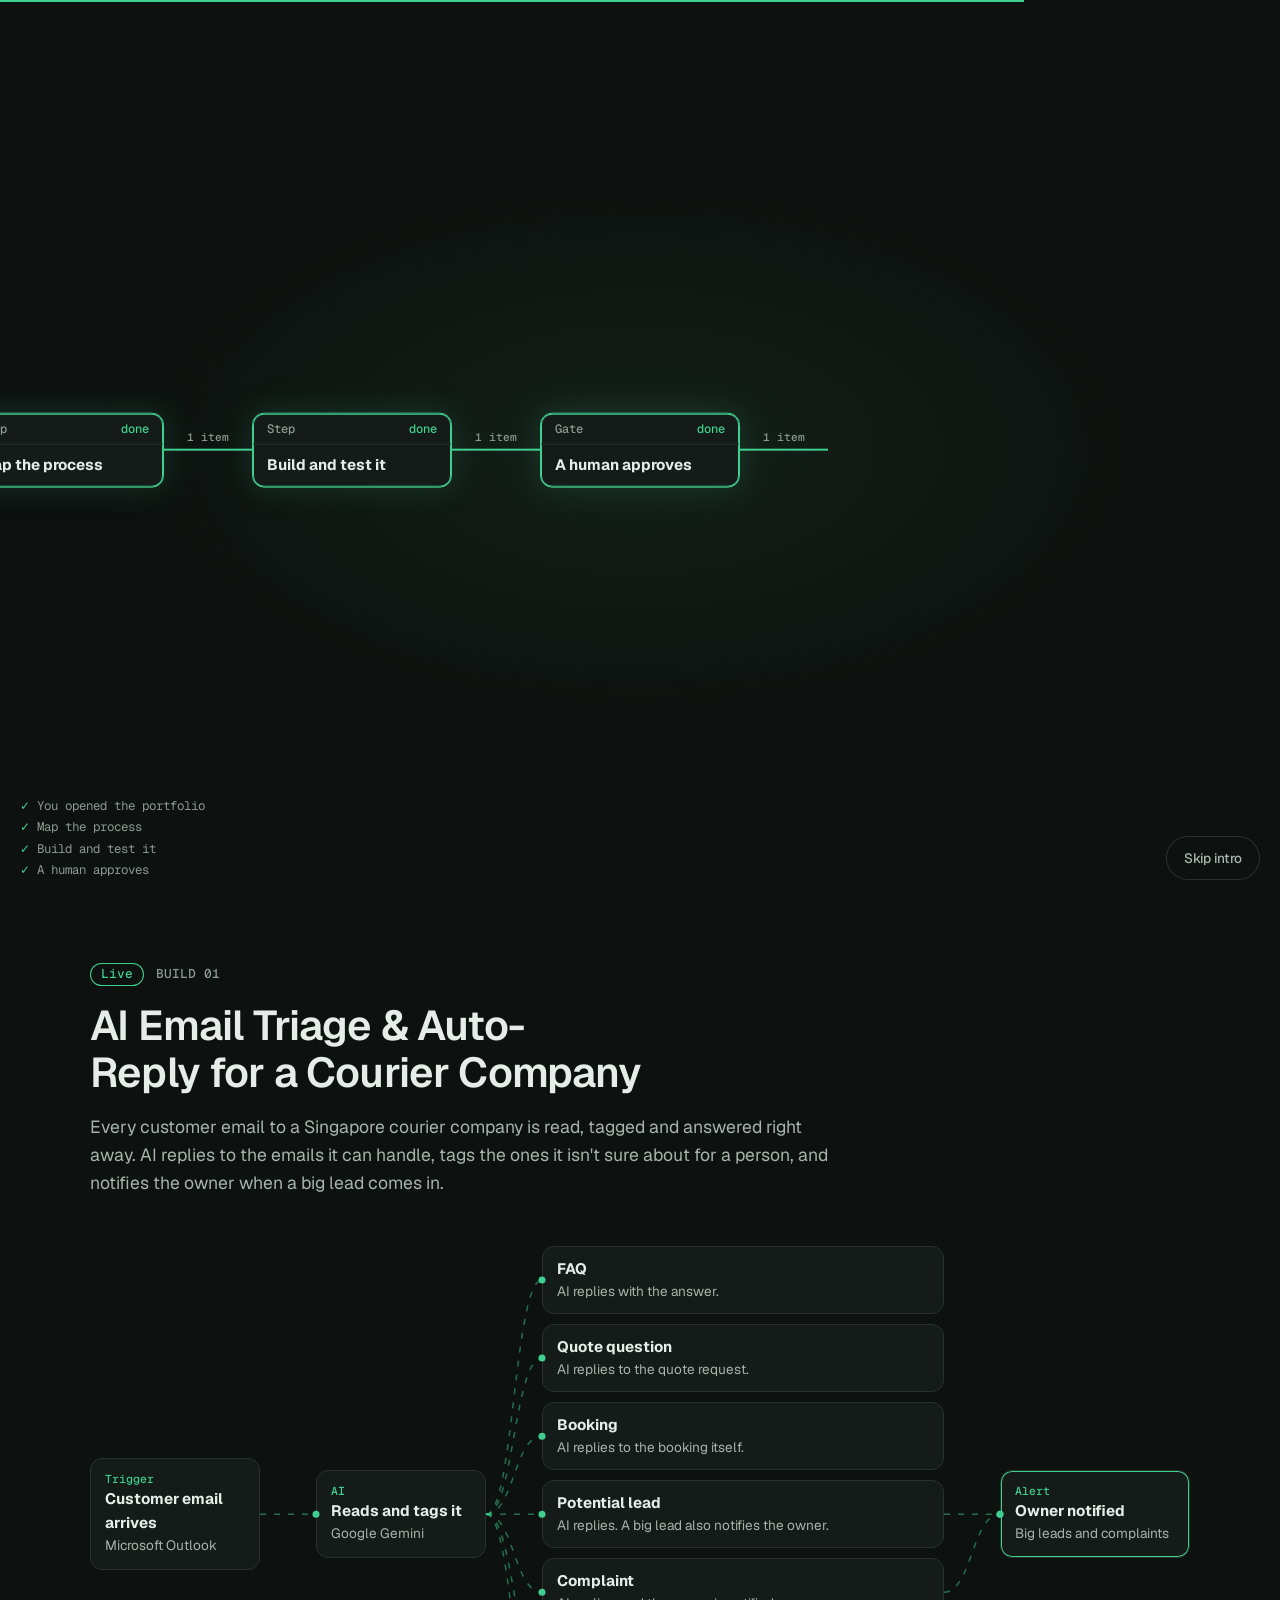
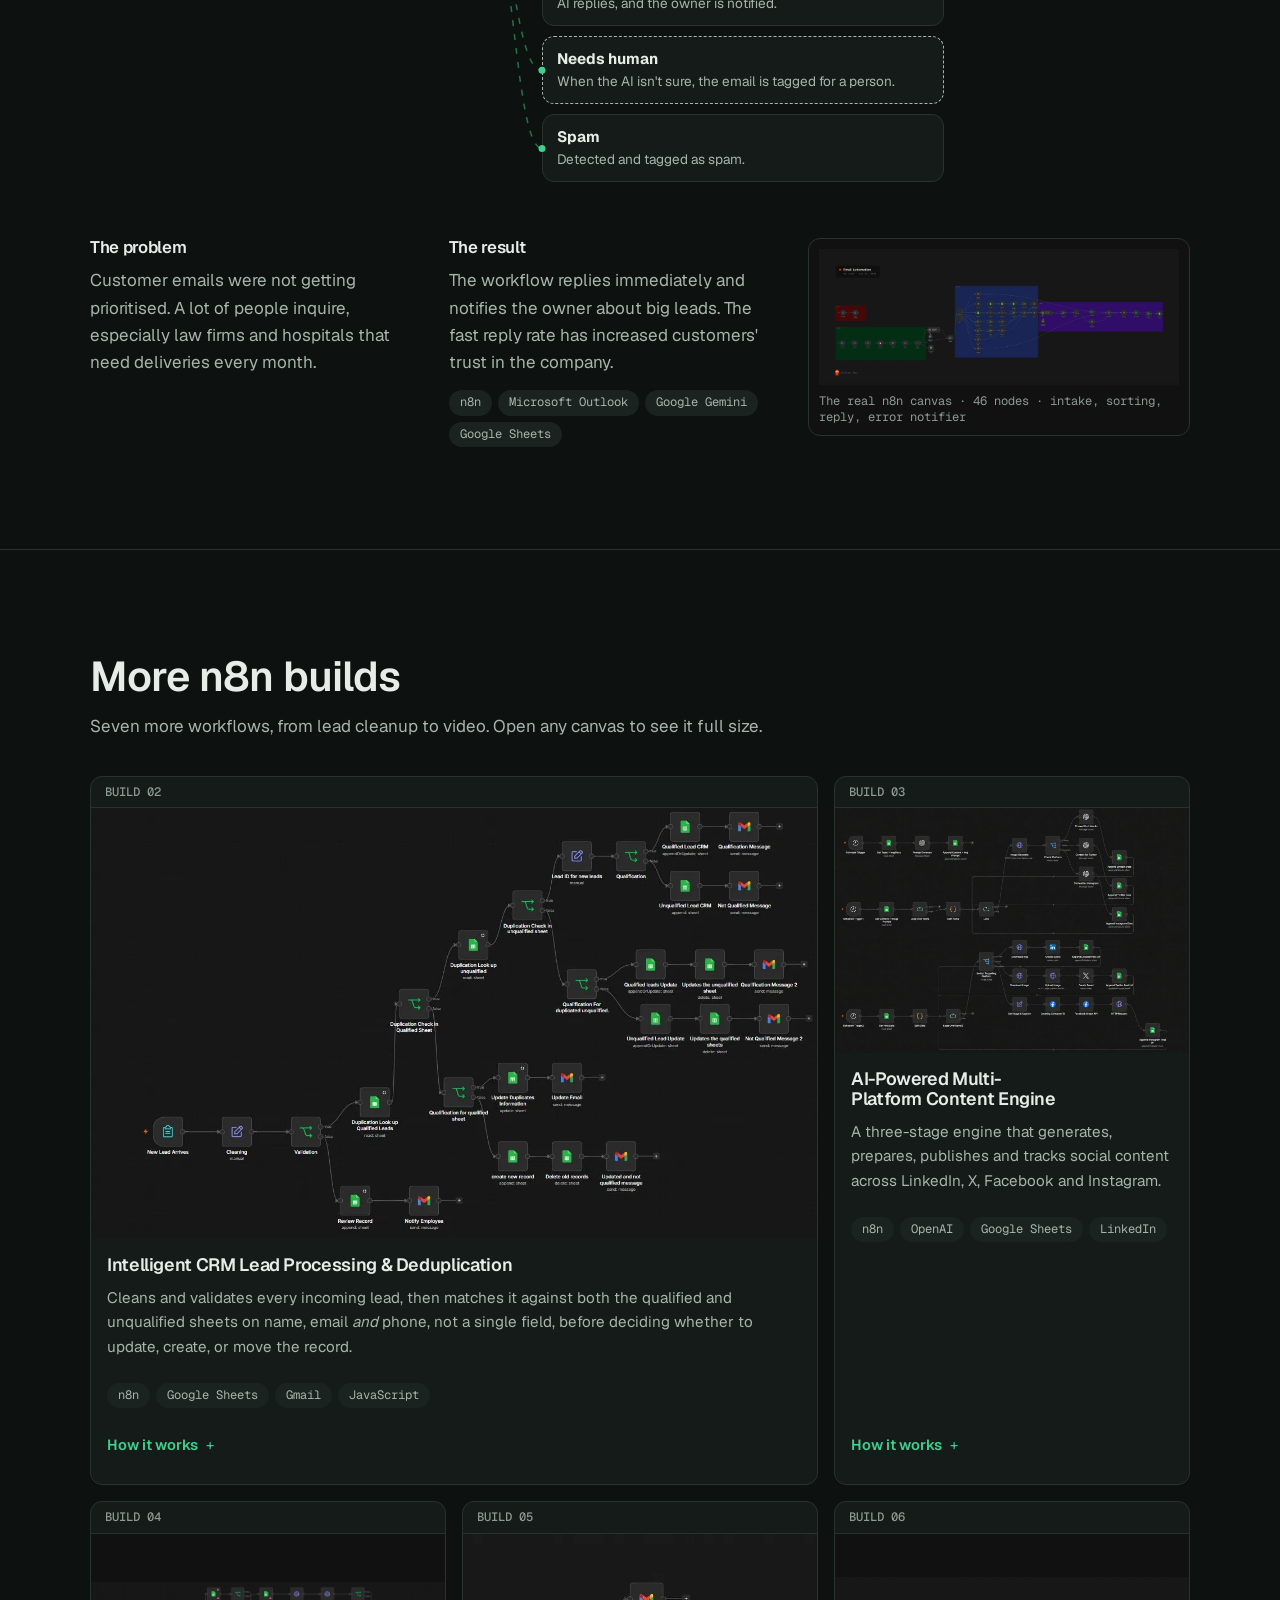
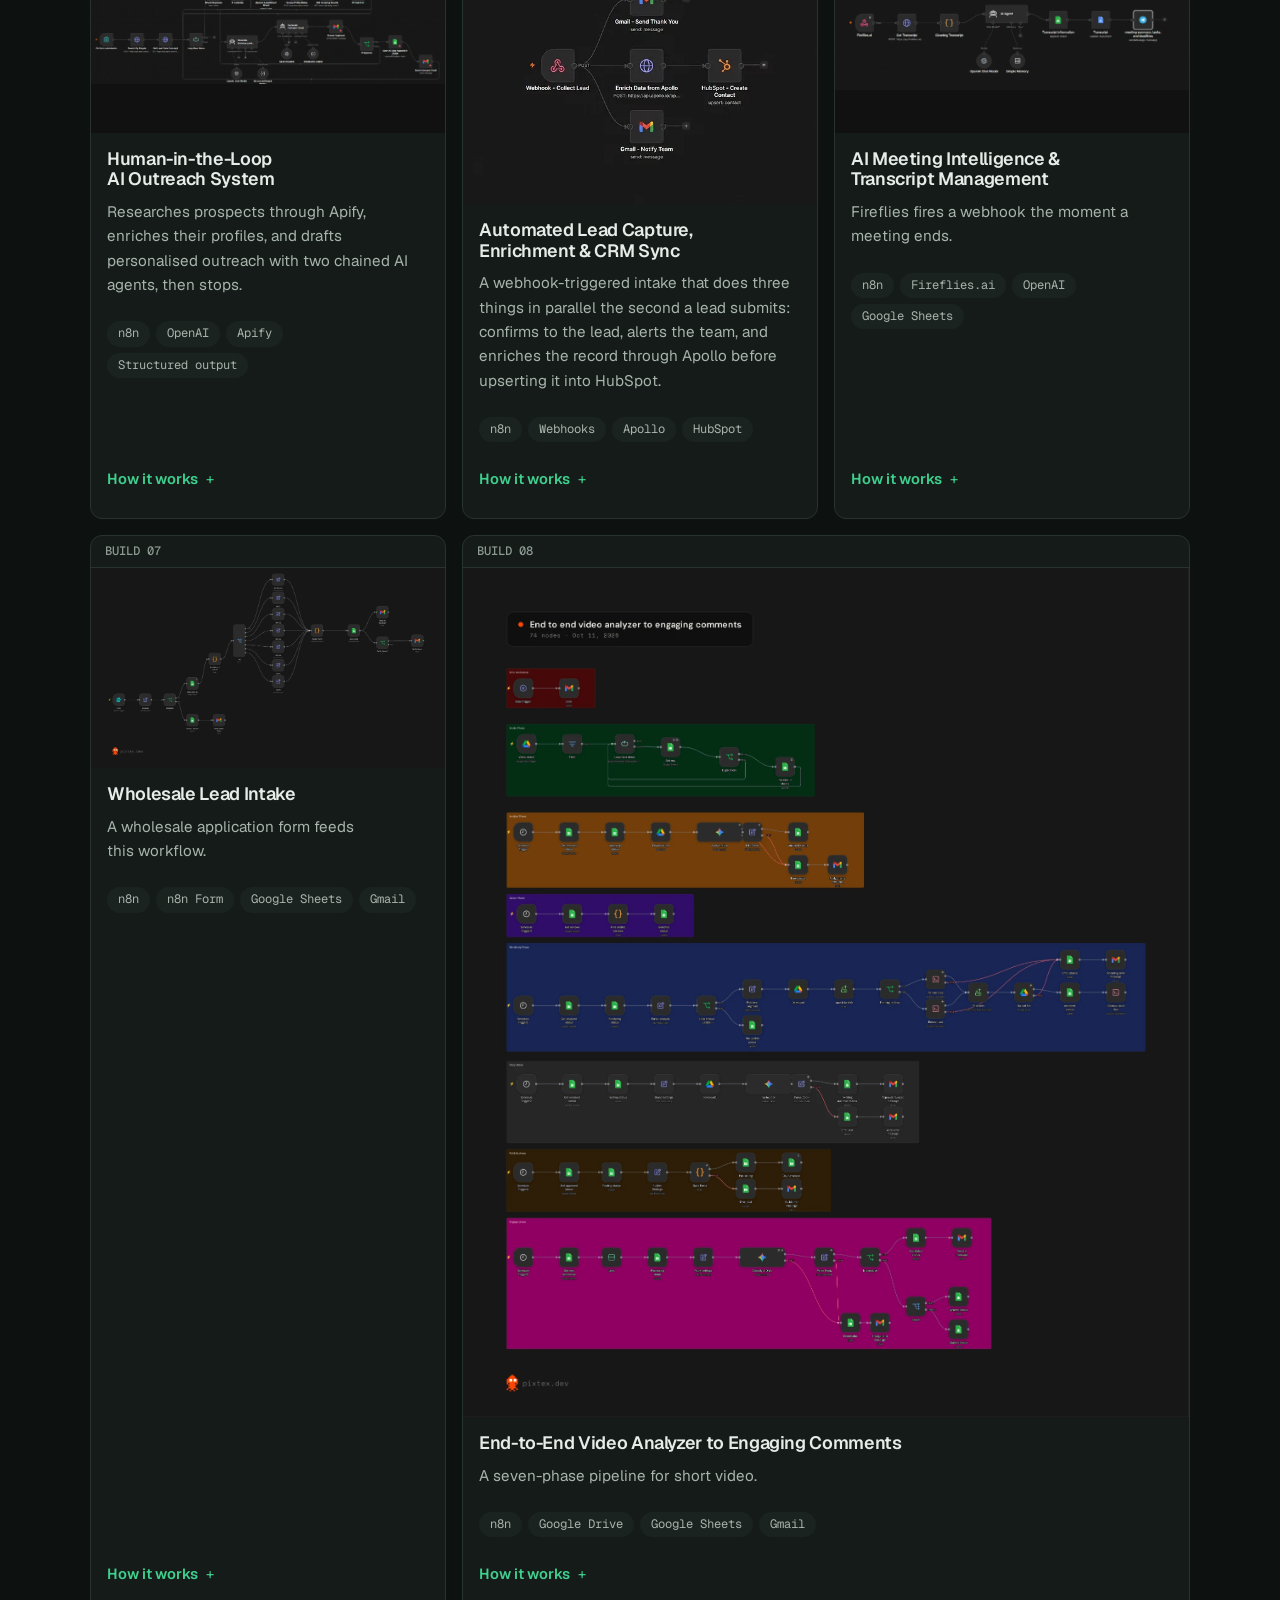
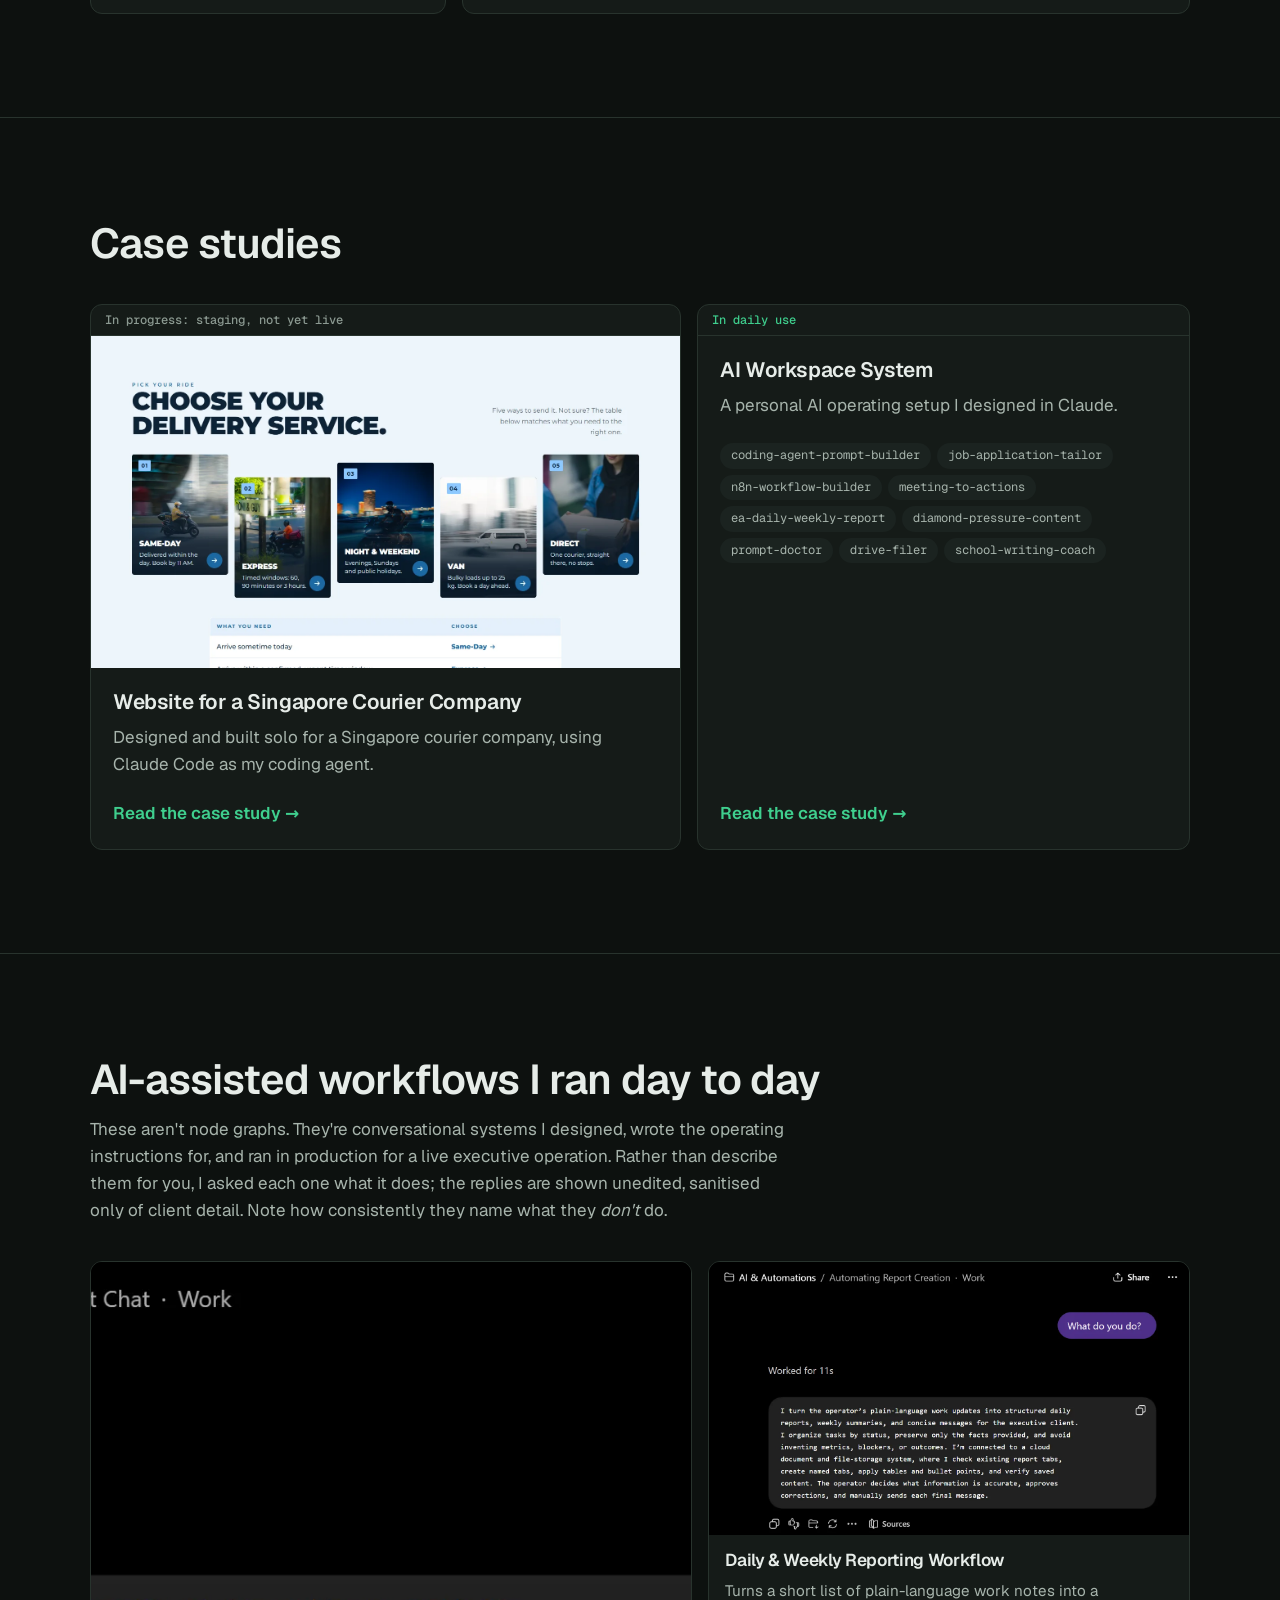
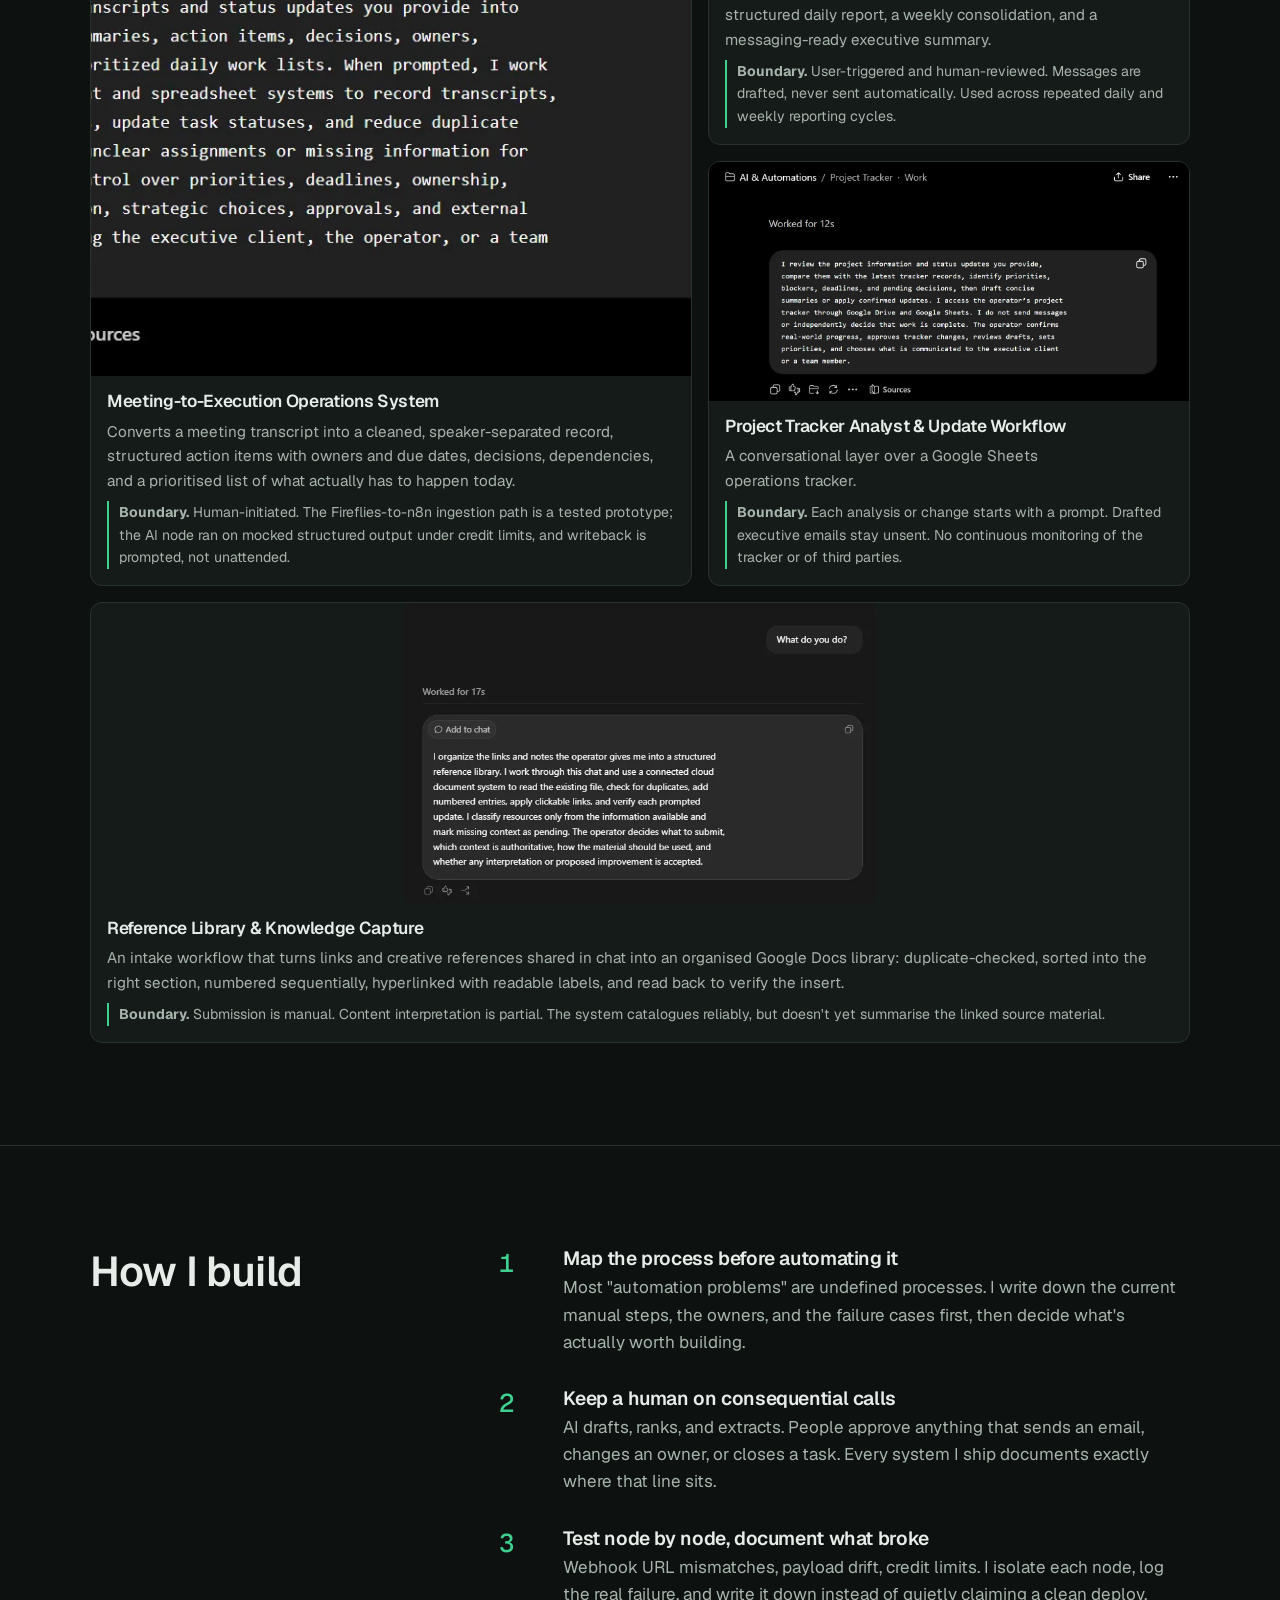
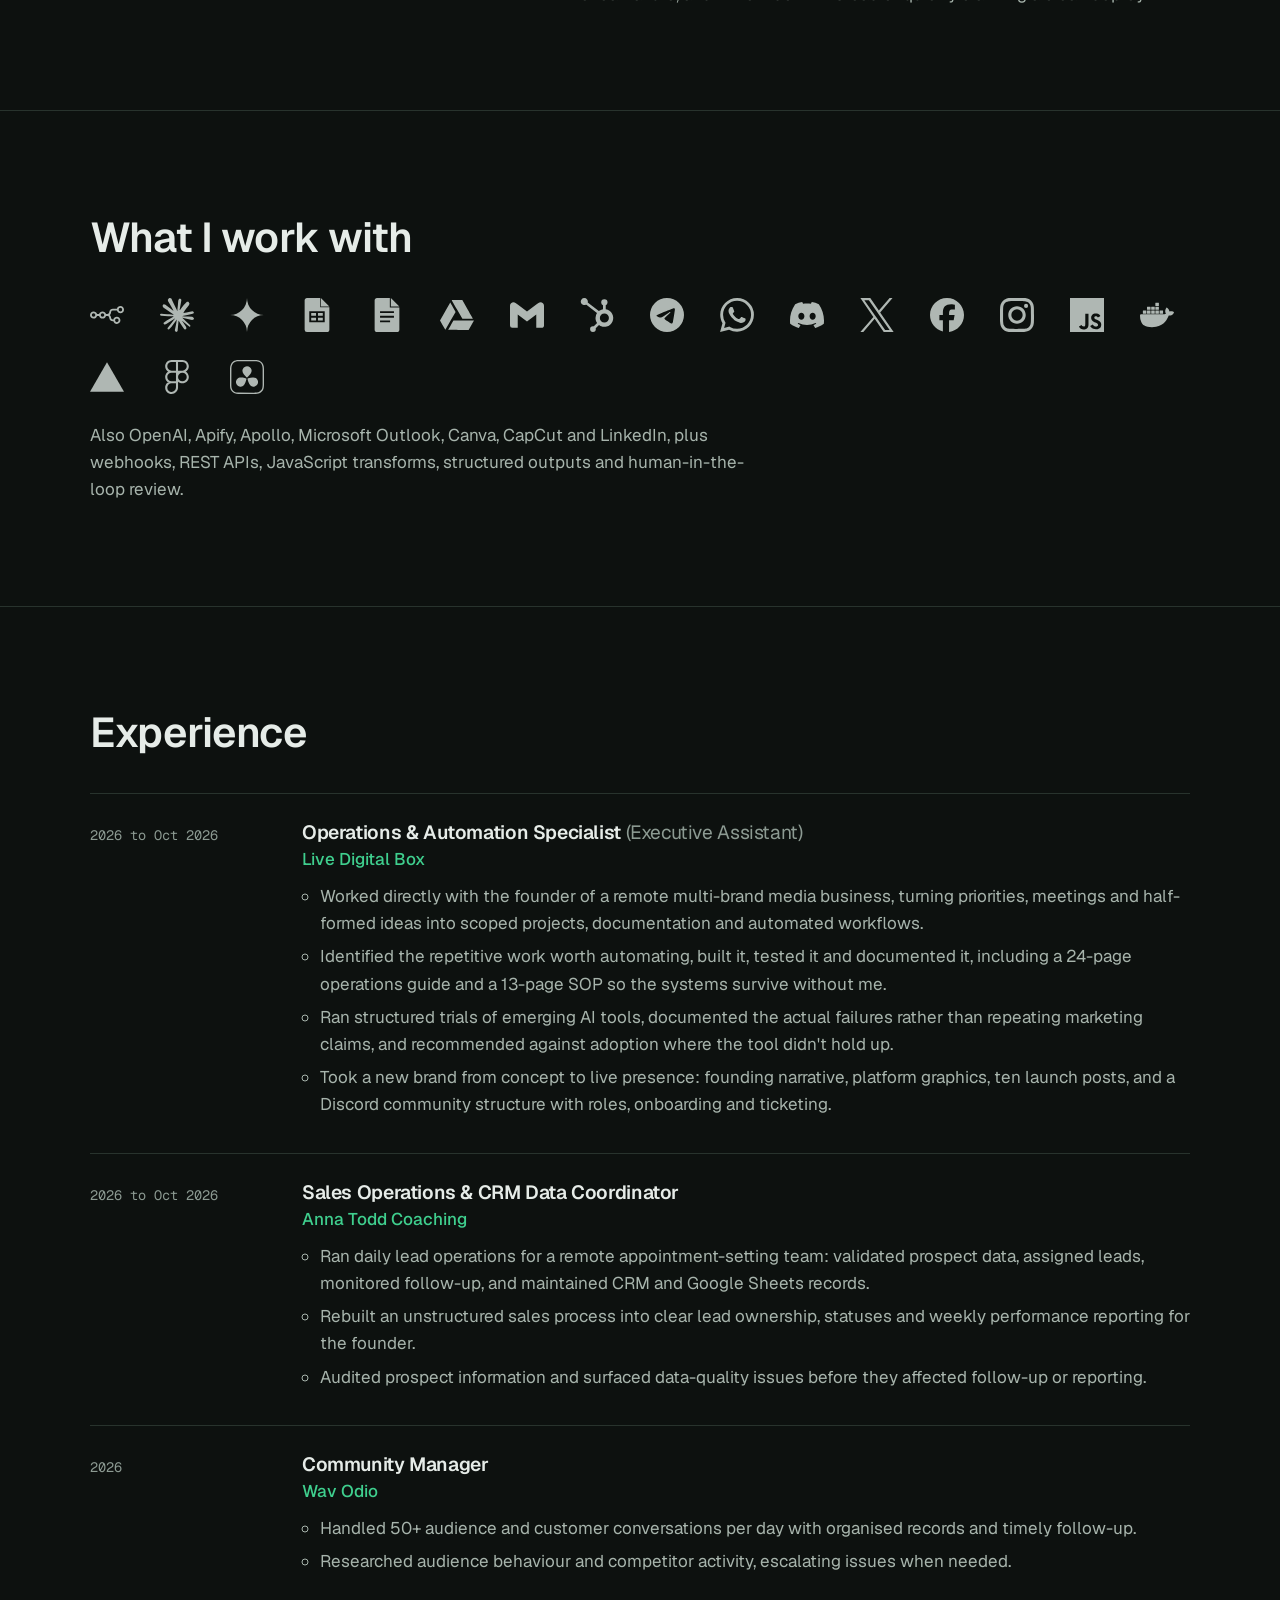
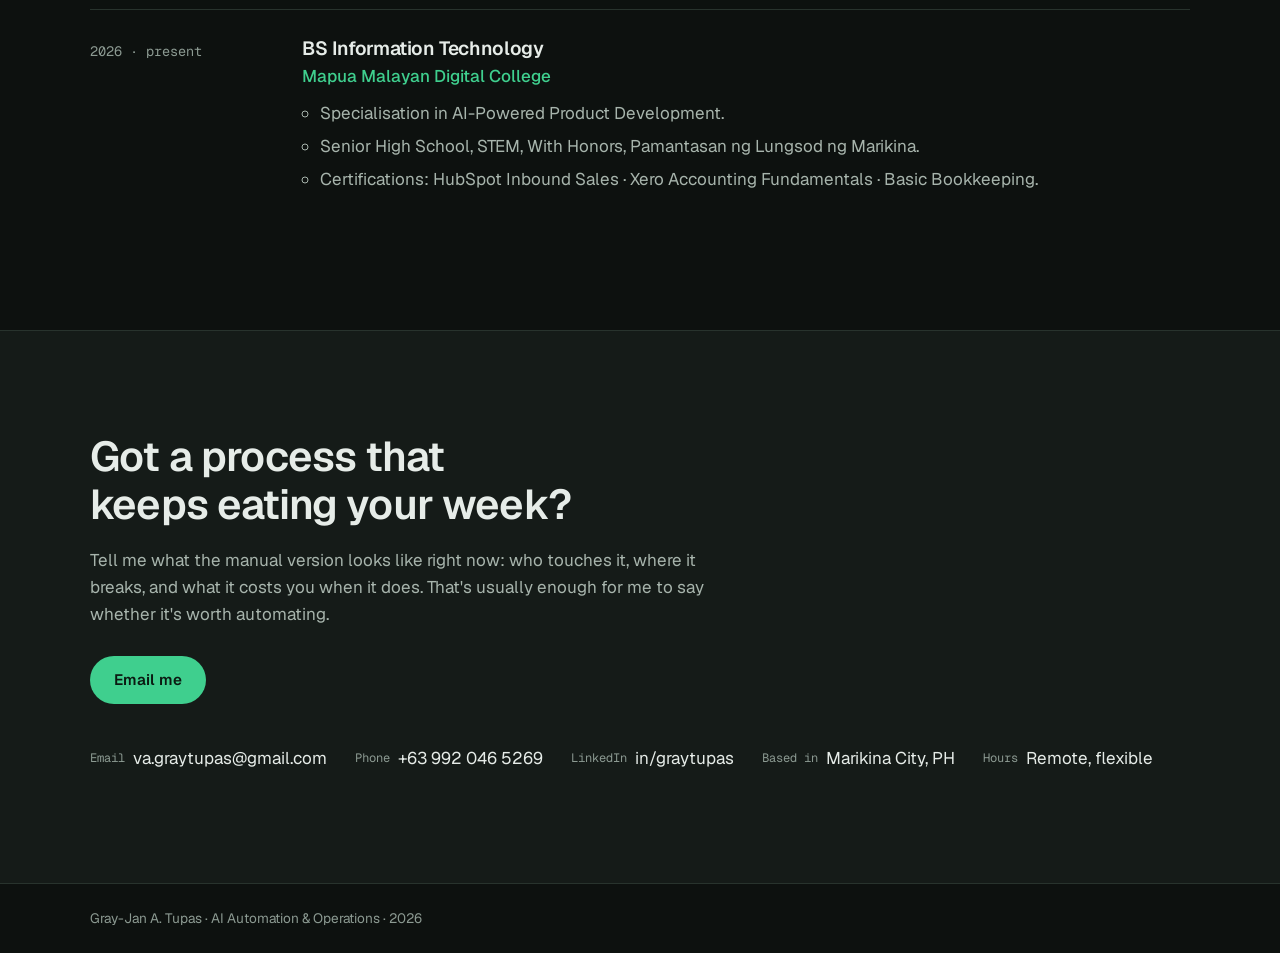
==== commit e6cec584: "Intro: camera follows a running workflow node by node to the portrait Each node pops up, pulses whil" ====
--- a/index.html
+++ b/index.html
@@ -16,7 +16,7 @@
 <meta name="theme-color" content="#0D110F">
 <link rel="preload" href="fonts/geist.woff2" as="font" type="font/woff2" crossorigin>
 <link rel="preload" href="fonts/geist-mono.woff2" as="font" type="font/woff2" crossorigin>
-<script>try{if(!matchMedia('(prefers-reduced-motion: reduce)').matches&&!sessionStorage.getItem('gt-intro')){document.documentElement.classList.add('intro');setTimeout(function(){document.documentElement.classList.remove('intro')},6000)}}catch(e){}</script>
+<script>try{if(!matchMedia('(prefers-reduced-motion: reduce)').matches&&!sessionStorage.getItem('gt-intro')){document.documentElement.classList.add('intro');setTimeout(function(){document.documentElement.classList.remove('intro')},8000)}}catch(e){}</script>
 <link rel="stylesheet" href="styles.css">
 </head>
 <body>
--- a/styles.css
+++ b/styles.css
@@ -266,32 +266,43 @@
 .dg .on2 { fill: var(--accent-ink); opacity: .75; }
 
 /* ============ HOME: INTRO (built by site.js, once per session, never with reduced motion) ============ */
-.intro-layer { position: fixed; inset: 0; z-index: 30; display: grid; place-items: center; background: var(--bg); transition: background-color .6s ease; }
-.intro-layer.leaving { background-color: transparent; pointer-events: none; }
-.intro-layer.leaving .intro-flow > :not(.i-me), .intro-layer.leaving .intro-skip { opacity: 0; transition: opacity .35s ease; }
-.intro-flow { display: flex; align-items: center; padding: 24px; }
-/* waiting nodes stay readable (muted text), they only light up when they run */
-.i-node { width: clamp(124px, 13vw, 168px); padding-bottom: 12px; color: var(--muted); transition: color .3s ease, border-color .3s ease, box-shadow .3s ease; }
-.i-node b { display: block; padding: 10px 14px 0; font-size: .9rem; line-height: 1.3; }
+.intro-layer { position: fixed; inset: 0; z-index: 30; overflow: hidden; background: radial-gradient(ellipse 60% 45% at 50% 50%, #142019, var(--bg) 70%); transition: opacity .6s ease; }
+.intro-layer.leaving { opacity: 0; pointer-events: none; }
+.intro-layer.leaving .i-me { opacity: 1; }
+/* progress of the execution, along the top edge */
+.i-progress { position: absolute; left: 0; top: 0; width: 100%; height: 2px; background: var(--accent); transform: scaleX(0); transform-origin: left; transition: transform .4s ease; }
+/* the track holds the whole workflow; the "camera" is the track sliding so the newest node sits mid-screen */
+.intro-flow { position: absolute; left: 0; top: 50%; display: flex; align-items: center; transform: translate(var(--x, 0px), -50%); transition: transform .6s cubic-bezier(.65, 0, .35, 1); }
+.intro-flow.no-anim { transition: none; }
+/* nodes: pop up, pulse while running, light up when done. Waiting text stays readable (muted, not faded). */
+.i-node { flex: none; width: 200px; padding-bottom: 12px; color: var(--muted); opacity: 0; transform: scale(.6) translateY(8px); transition: opacity .2s ease, transform .5s cubic-bezier(.34, 1.56, .64, 1), color .3s ease, border-color .3s ease, box-shadow .3s ease; }
+.i-node.show { opacity: 1; transform: none; }
+.i-node b { display: block; padding: 10px 14px 0; font-size: .95rem; line-height: 1.3; }
 .i-node header span { white-space: nowrap; }
-.i-node header em { margin-left: auto; font-style: normal; color: var(--accent); opacity: 0; transition: opacity .2s ease; }
-.i-node.on { color: var(--text); border-color: var(--accent); box-shadow: inset 0 0 0 1px var(--accent); }
-.i-me img { opacity: .35; transition: opacity .3s ease; }
-.i-me.on img { opacity: 1; }
-.i-node.on header em { opacity: 1; }
-.i-link { display: block; flex: none; width: clamp(20px, 3vw, 40px); height: 2px; background: var(--accent); transform: scaleX(0); transform-origin: left; transition: transform .2s ease; }
+.i-node header em { margin-left: auto; font-style: normal; color: var(--accent); }
+.i-node.run { color: var(--text); border-color: var(--accent); animation: i-pulse .7s ease-in-out infinite; }
+.i-node.on { color: var(--text); border-color: var(--accent); box-shadow: inset 0 0 0 1px var(--accent), 0 0 32px rgba(63, 207, 142, .18); }
+@keyframes i-pulse { 50% { box-shadow: inset 0 0 0 1px var(--accent), 0 0 0 6px rgba(63, 207, 142, .14); } }
+/* wires: draw, then a packet runs along them, with n8n's item count above */
+.i-link { position: relative; display: block; flex: none; width: 88px; height: 2px; background: var(--accent); transform: scaleX(0); transform-origin: left; transition: transform .3s ease; }
 .i-link.on { transform: scaleX(1); }
-.i-me { margin: 0; padding: 0; overflow: hidden; transform-origin: 0 0; transition: transform .8s cubic-bezier(.16, 1, .3, 1), opacity .3s ease, border-color .3s ease, box-shadow .3s ease; }
-.i-me img { width: 100%; aspect-ratio: 4 / 5; object-fit: cover; object-position: 50% 14%; }
+.i-link::after { content: ""; position: absolute; left: 0; top: -3px; width: 8px; height: 8px; border-radius: 50%; background: var(--text); opacity: 0; }
+.i-link.on::after { animation: i-packet .45s ease-in .1s both; }
+@keyframes i-packet { 0% { opacity: 1; transform: translateX(0); } 90% { opacity: 1; } 100% { opacity: 0; transform: translateX(80px); } }
+.i-link span { position: absolute; left: 50%; bottom: 8px; transform: translateX(-50%); font: 500 .7rem/1 var(--mono); color: var(--muted); white-space: nowrap; opacity: 0; transition: opacity .3s ease .2s; }
+.i-link.on span { opacity: 1; }
+.i-me { margin: 0; padding: 0; overflow: hidden; }
+.i-me img { width: 100%; aspect-ratio: 4 / 5; object-fit: cover; object-position: 50% 14%; opacity: .35; filter: grayscale(1); transition: opacity .4s ease, filter .6s ease; }
+.i-me.on img { opacity: 1; filter: none; }
+.intro-layer.leaving .i-me { transform-origin: 0 0; transition: transform .8s cubic-bezier(.16, 1, .3, 1); }
+/* execution log, bottom left */
+.i-log { position: absolute; left: 20px; bottom: 20px; margin: 0; padding: 0; list-style: none; font: .78rem/1.7 var(--mono); color: var(--muted); }
+.i-log li { animation: i-line .25s ease both; }
+.i-log .ok::before { content: "\2713  "; color: var(--accent); }
+@keyframes i-line { from { opacity: 0; transform: translateY(6px); } }
 .intro-skip { position: absolute; right: 20px; bottom: 20px; min-height: 44px; padding: 0 18px; border: 0; border-radius: 999px; background: none; box-shadow: inset 0 0 0 1px var(--edge); color: var(--text-2); font: 500 .85rem var(--sans); cursor: pointer; }
 .intro-skip:hover { color: var(--text); box-shadow: inset 0 0 0 1px var(--text-2); }
-@media (max-width: 859px) {
-  .intro-flow { flex-direction: column; }
-  .i-node { width: 220px; }
-  .i-link { width: 2px; height: 20px; transform: scaleY(0); transform-origin: top; }
-  .i-link.on { transform: scaleY(1); }
-  .i-me { width: 184px; }
-}
+@media (max-width: 559px) { .i-node { width: 184px; } .i-link { width: 56px; } @keyframes i-packet { 0% { opacity: 1; transform: translateX(0); } 90% { opacity: 1; } 100% { opacity: 0; transform: translateX(48px); } } .i-log { bottom: 76px; } }
 /* hold the hero's own entrance until the intro hands over; the photo arrives by gliding instead */
 html.intro .copy > *, html.intro .hero-flow .node { animation: none; }
 html.intro-moving .me { visibility: hidden; }
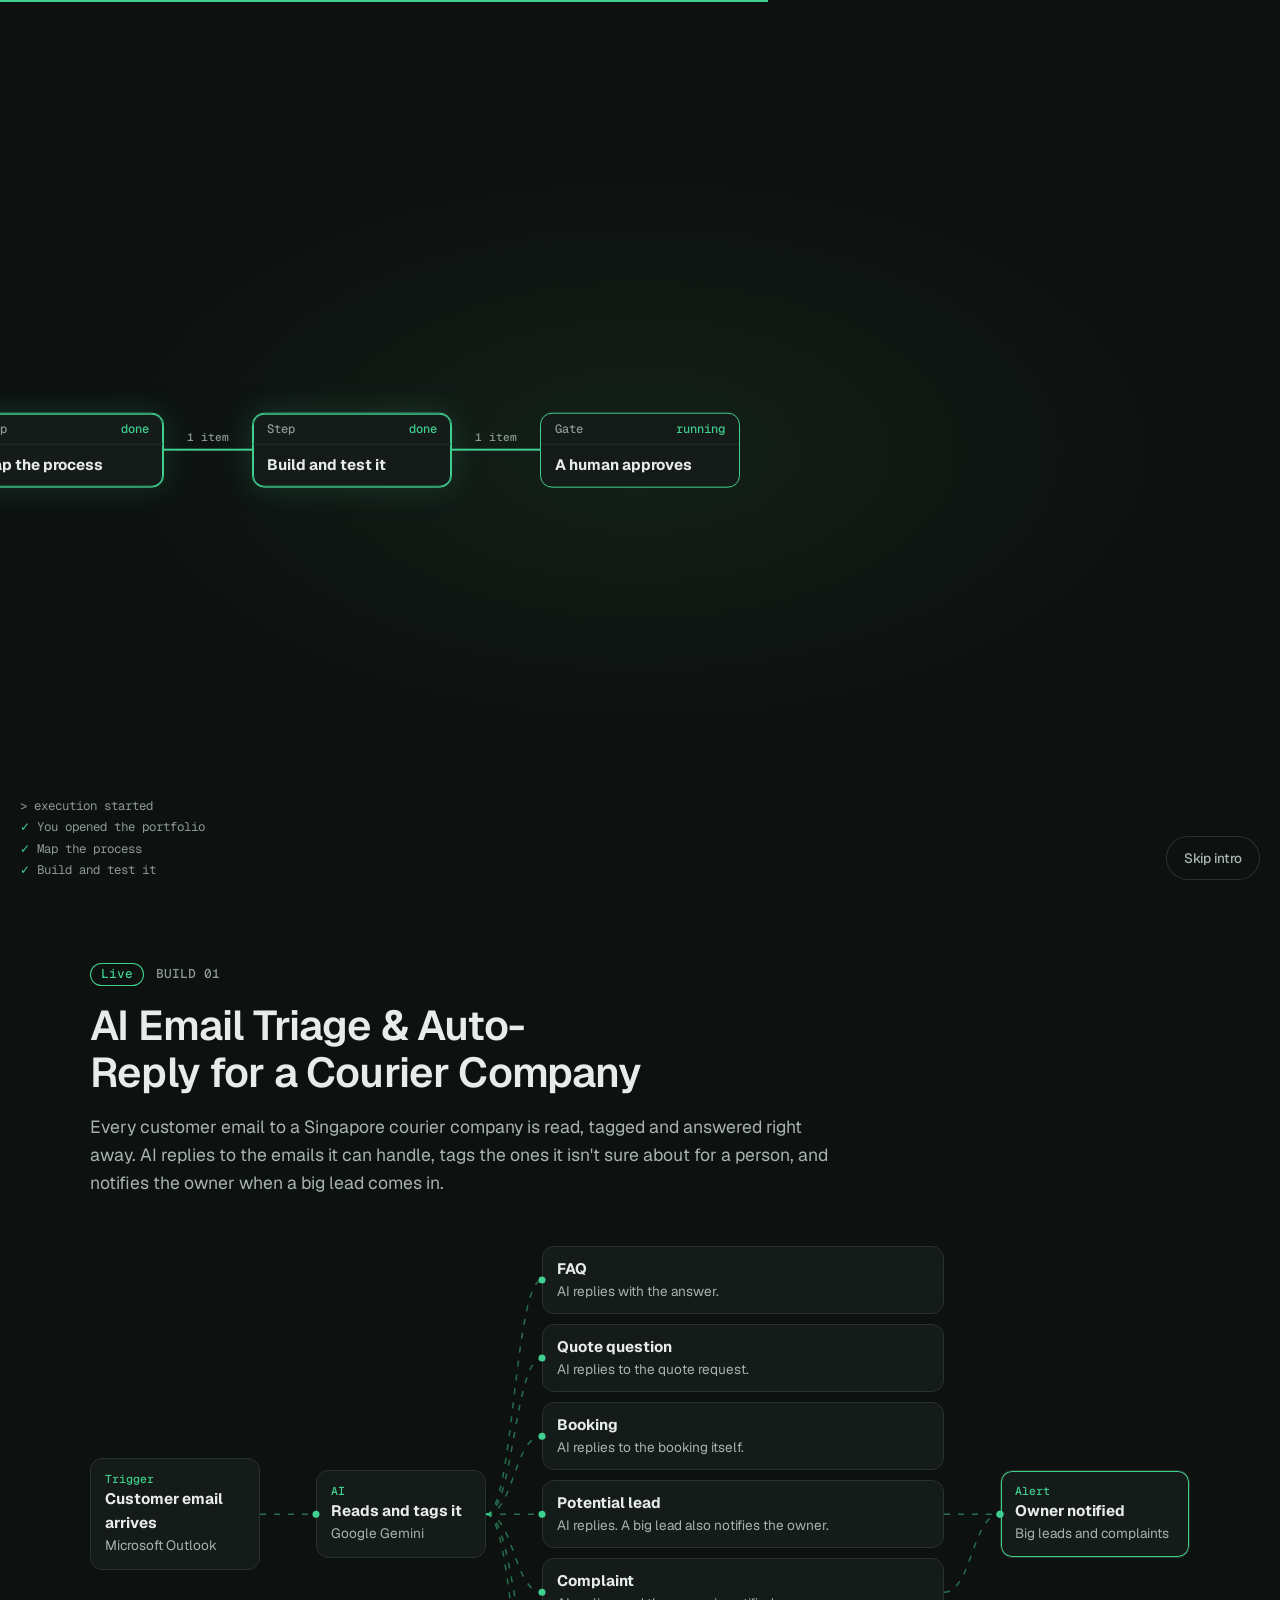
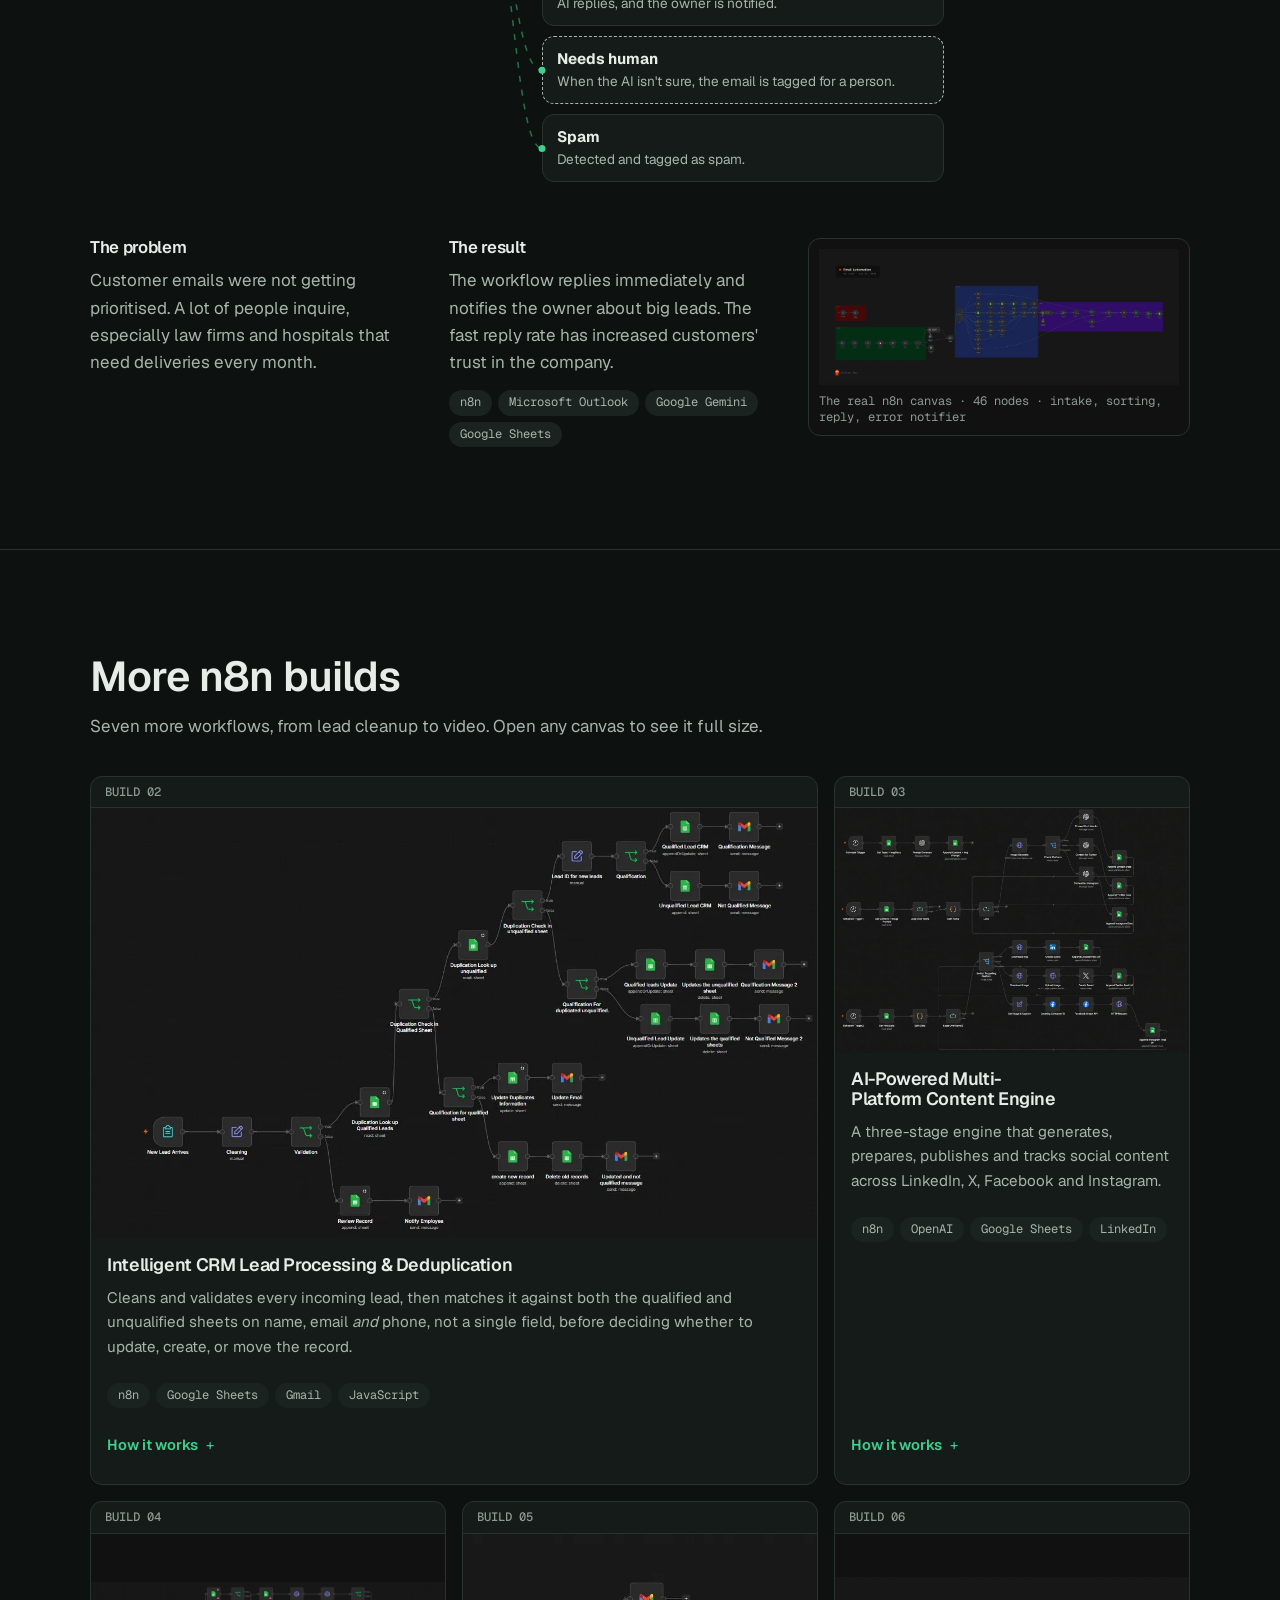
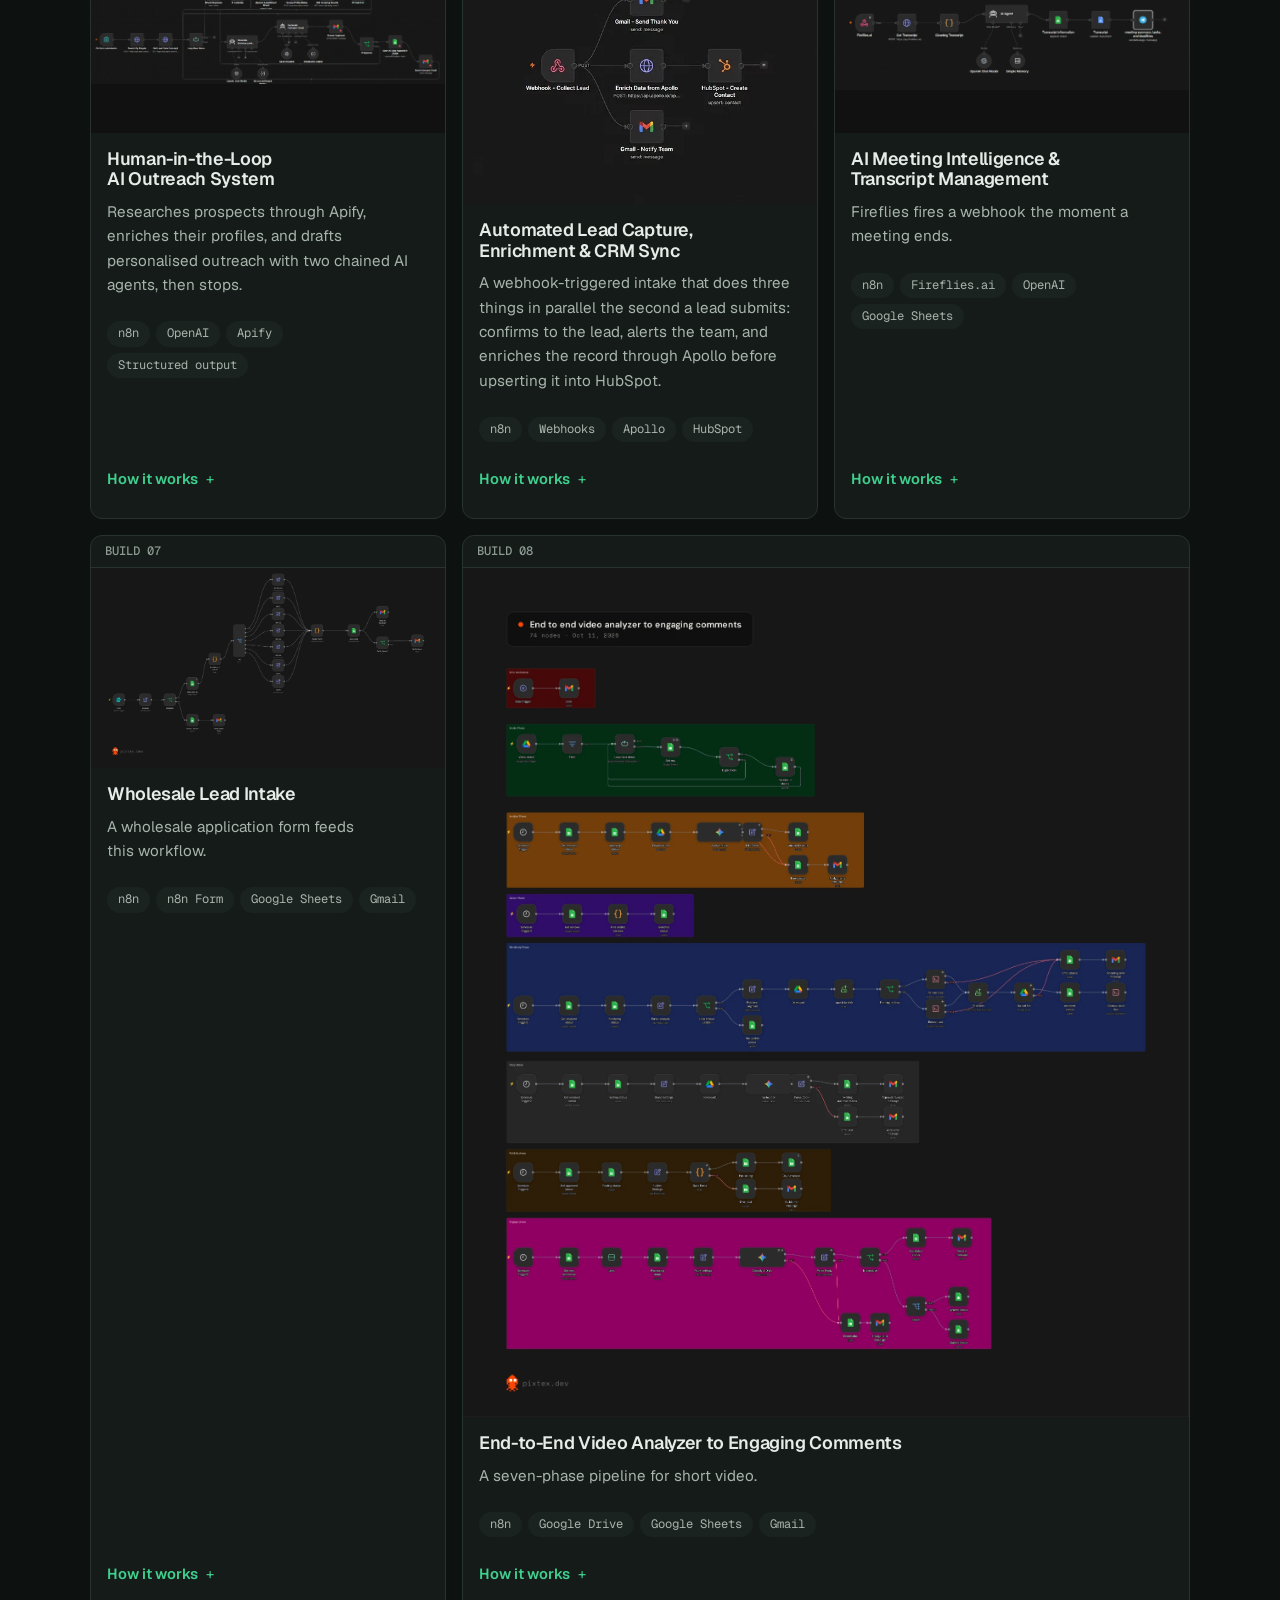
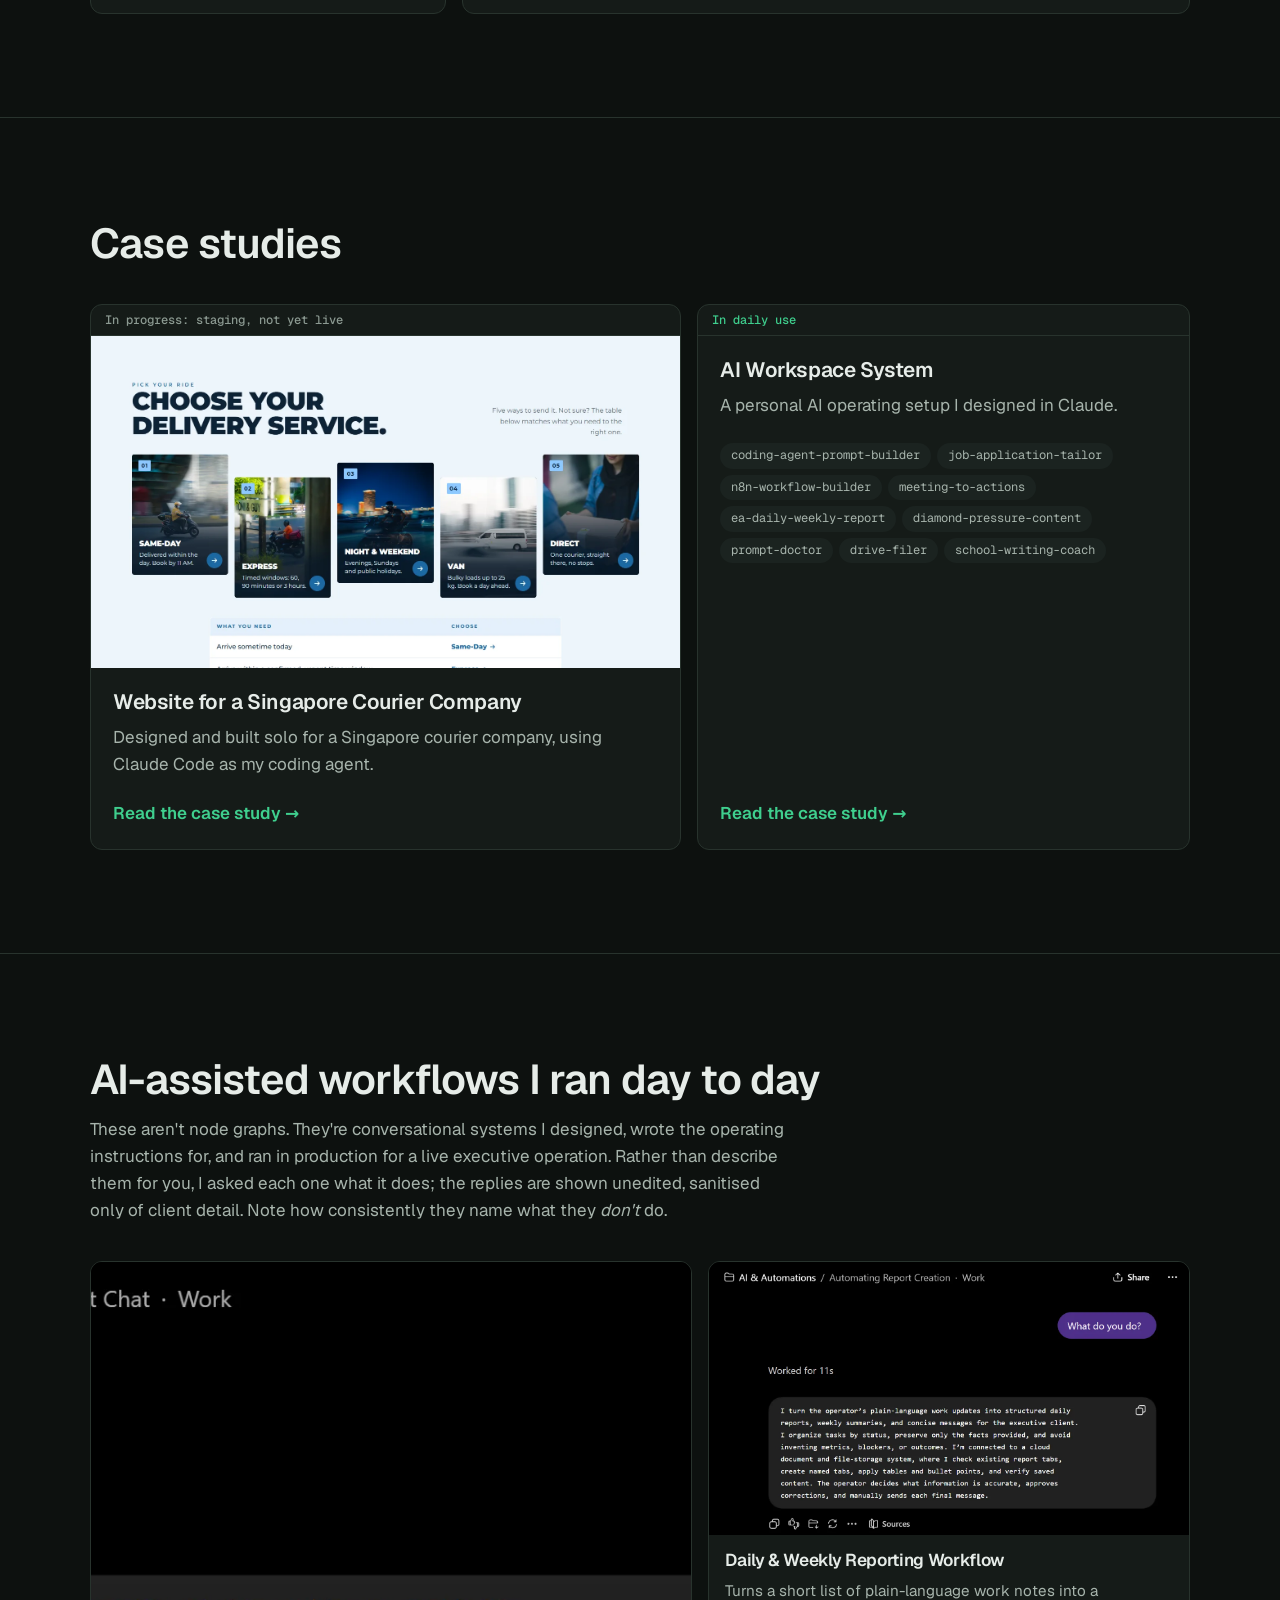
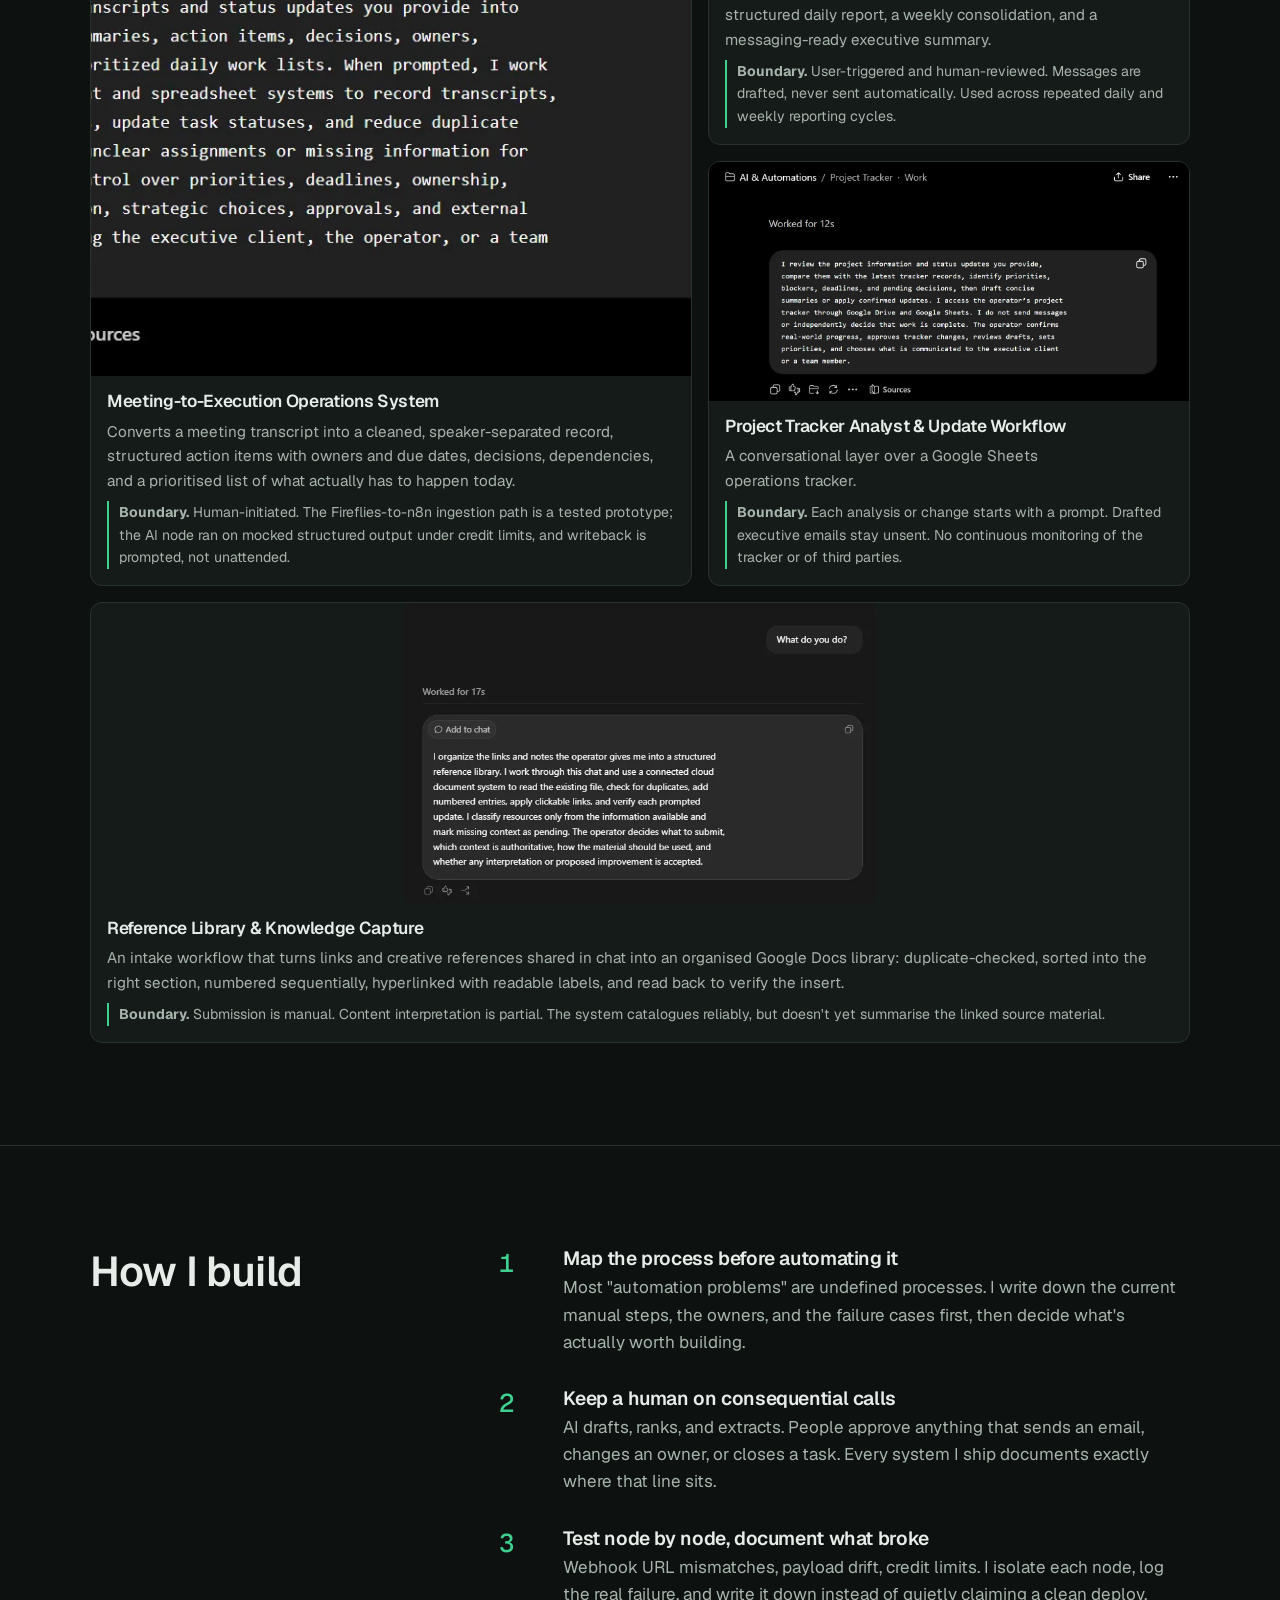
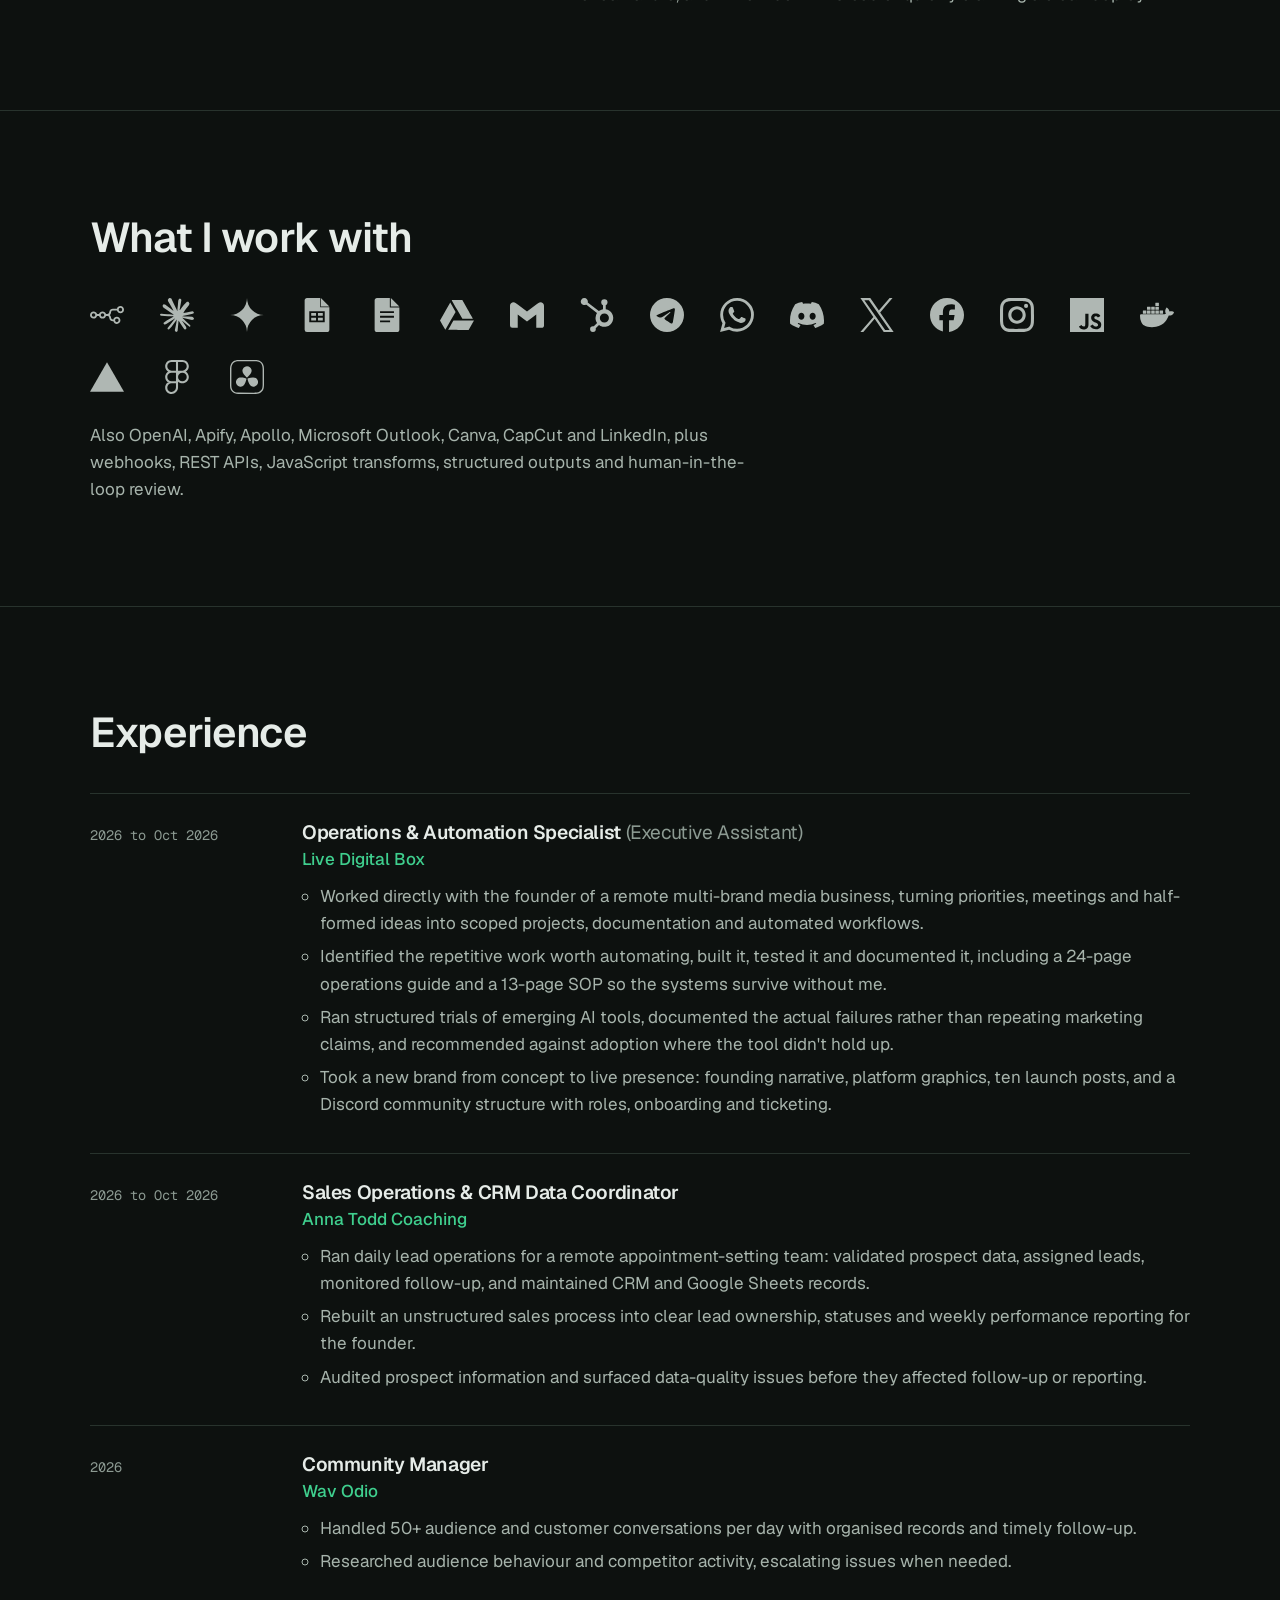
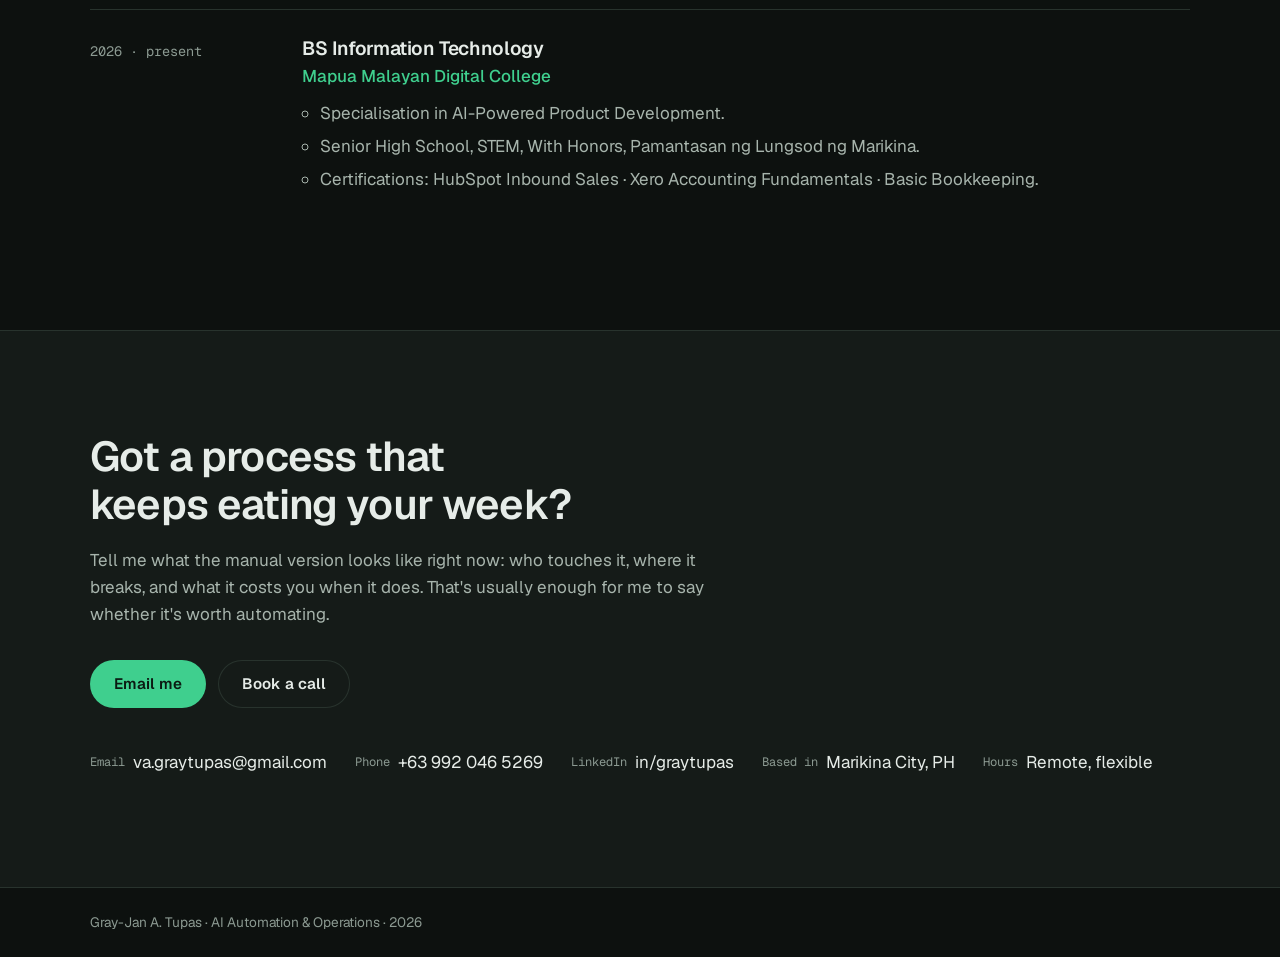
==== commit 1a05b607: "Contact: Book a call button (Calendly link); add Person structured data" ====
--- a/index.html
+++ b/index.html
@@ -18,6 +18,7 @@
 <link rel="preload" href="fonts/geist-mono.woff2" as="font" type="font/woff2" crossorigin>
 <script>try{if(!matchMedia('(prefers-reduced-motion: reduce)').matches&&!sessionStorage.getItem('gt-intro')){document.documentElement.classList.add('intro');setTimeout(function(){document.documentElement.classList.remove('intro')},8000)}}catch(e){}</script>
 <link rel="stylesheet" href="styles.css">
+<script type="application/ld+json">{"@context":"https://schema.org","@type":"Person","name":"Gray-Jan A. Tupas","jobTitle":"AI Automation & Operations Specialist","description":"I turn repetitive business work into systems that run themselves, and I'm honest about where the automation stops.","url":"https://gray-tupas-portfolio.vercel.app/","image":"https://gray-tupas-portfolio.vercel.app/img/gray-jan-tupas.webp","address":{"@type":"PostalAddress","addressLocality":"Marikina City","addressCountry":"PH"},"sameAs":["https://linkedin.com/in/graytupas","https://github.com/GrayTupas"],"knowsAbout":["AI automation","n8n","Workflow automation","Claude","Google Gemini","HubSpot","Google Sheets","Operations"]}</script>
 </head>
 <body>
 <a class="skip" href="#main">Skip to content</a>
@@ -356,7 +357,10 @@
     <div class="in">
       <h2>Got a process that keeps eating your week?</h2>
       <p>Tell me what the manual version looks like right now: who touches it, where it breaks, and what it costs you when it does. That's usually enough for me to say whether it's worth automating.</p>
-      <a class="btn primary" href="https://mail.google.com/mail/?view=cm&amp;fs=1&amp;to=va.graytupas@gmail.com&amp;su=Enquiry%20from%20your%20portfolio" target="_blank" rel="noopener">Email me</a>
+      <div class="ctas">
+        <a class="btn primary" href="https://mail.google.com/mail/?view=cm&amp;fs=1&amp;to=va.graytupas@gmail.com&amp;su=Enquiry%20from%20your%20portfolio" target="_blank" rel="noopener">Email me</a>
+        <a class="btn ghost" href="https://calendly.com/va-graytupas/free-audit" target="_blank" rel="noopener">Book a call</a>
+      </div>
       <ul class="clist">
             <li><a href="mailto:va.graytupas@gmail.com"><span class="ck">Email</span><span class="cv">va.graytupas@gmail.com</span></a></li>
             <li><a href="tel:+639920465269"><span class="ck">Phone</span><span class="cv">+63 992 046 5269</span></a></li>
--- a/styles.css
+++ b/styles.css
@@ -266,9 +266,12 @@
 .dg .on2 { fill: var(--accent-ink); opacity: .75; }
 
 /* ============ HOME: INTRO (built by site.js, once per session, never with reduced motion) ============ */
-.intro-layer { position: fixed; inset: 0; z-index: 30; overflow: hidden; background: radial-gradient(ellipse 60% 45% at 50% 50%, #142019, var(--bg) 70%); transition: opacity .6s ease; }
-.intro-layer.leaving { opacity: 0; pointer-events: none; }
-.intro-layer.leaving .i-me { opacity: 1; }
+.intro-layer { position: fixed; inset: 0; z-index: 30; overflow: hidden; }
+.intro-layer::before { content: ""; position: absolute; inset: 0; background: radial-gradient(ellipse 60% 45% at 50% 50%, #142019, var(--bg) 70%); transition: opacity .6s ease; }
+.intro-layer.leaving { pointer-events: none; }
+/* on hand-over everything fades except the photo, which stays solid while it glides into the hero */
+.intro-layer.leaving::before, .intro-layer.leaving .intro-flow > :not(.i-me), .intro-layer.leaving .i-log, .intro-layer.leaving .i-progress, .intro-layer.leaving .intro-skip { opacity: 0; transition: opacity .4s ease; }
+.intro-layer.leaving.fade .i-me { opacity: 0; transition: opacity .4s ease; }
 /* progress of the execution, along the top edge */
 .i-progress { position: absolute; left: 0; top: 0; width: 100%; height: 2px; background: var(--accent); transform: scaleX(0); transform-origin: left; transition: transform .4s ease; }
 /* the track holds the whole workflow; the "camera" is the track sliding so the newest node sits mid-screen */
@@ -305,5 +308,49 @@
 @media (max-width: 559px) { .i-node { width: 184px; } .i-link { width: 56px; } @keyframes i-packet { 0% { opacity: 1; transform: translateX(0); } 90% { opacity: 1; } 100% { opacity: 0; transform: translateX(48px); } } .i-log { bottom: 76px; } }
 /* hold the hero's own entrance until the intro hands over; the photo arrives by gliding instead */
 html.intro .copy > *, html.intro .hero-flow .node { animation: none; }
-html.intro-moving .me { visibility: hidden; }
+html.intro-moving .copy, html.intro-moving .me, html.intro-moving .hero-flow .steps, html.intro-moving .hero-flow .wires { visibility: hidden; }
 .from-intro .copy > *, .from-intro .hero-flow .node { animation: none; }
+@media (prefers-reduced-motion: no-preference) {
+  /* after the photo lands, the hero copy wipes in left to right (clip only, no fade, so contrast holds) */
+  .intro-landed .copy > * { animation: wipe .7s cubic-bezier(.16, 1, .3, 1) backwards; }
+  .intro-landed .copy > :nth-child(2) { animation-delay: .08s; } .intro-landed .copy > :nth-child(3) { animation-delay: .22s; } .intro-landed .copy > :nth-child(4) { animation-delay: .34s; }
+  @keyframes wipe { from { clip-path: inset(-20% 100% -20% -5%); transform: translateX(-12px); } to { clip-path: inset(-20% -5% -20% -5%); transform: none; } }
+  .intro-landed .hero-flow .wires path { stroke-dasharray: 1; animation: i-draw .5s ease both; }
+  .intro-landed .hero-flow .wires circle { animation: i-fade .3s ease .4s both; }
+  .intro-landed .hero-flow .step { animation: rise .6s cubic-bezier(.16, 1, .3, 1) both; }
+  .intro-landed .hero-flow .step:nth-child(1) { animation-delay: .3s; }
+  .intro-landed .hero-flow .step:nth-child(2) { animation-delay: .42s; }
+  .intro-landed .hero-flow .step:nth-child(3) { animation-delay: .54s; }
+  @keyframes i-draw { from { stroke-dashoffset: 1; } to { stroke-dashoffset: 0; } }
+  @keyframes i-fade { from { opacity: 0; } }
+}
+
+/* ============ HOME: HERO LOOP (site.js; off under reduced motion) ============ */
+.wires .pkt { fill: var(--text); opacity: 0; transition: opacity .15s ease; }
+.wires .pkt.go { opacity: 1; }
+.me > header em { margin-left: auto; font-style: normal; color: var(--accent); }
+.step { transition: border-color .3s ease, box-shadow .3s ease; }
+/* always moving: data flows along the hero wires, the role line has a terminal cursor, "Open to work" pings */
+@media (prefers-reduced-motion: no-preference) {
+  .hero-flow .wires path { stroke-dasharray: .035 .04; animation: flow-1 1.4s linear infinite; }
+  @keyframes flow-1 { to { stroke-dashoffset: -.075; } }
+  .hero h1 span::after { content: ""; display: inline-block; width: .45em; height: .9em; margin-left: 6px; vertical-align: -.08em; background: var(--accent); animation: caret 1.1s steps(1) infinite; }
+  @keyframes caret { 50% { opacity: 0; } }
+  .hero .eyebrow::before { content: ""; display: inline-block; width: 7px; height: 7px; margin-right: 10px; vertical-align: 1px; border-radius: 50%; background: var(--accent); animation: ping 2s ease-out infinite; }
+  @keyframes ping { 0% { box-shadow: 0 0 0 0 rgba(63, 207, 142, .55); } 70%, 100% { box-shadow: 0 0 0 8px rgba(63, 207, 142, 0); } }
+  .hero-flow .me.run { border-color: var(--accent); animation: i-pulse .7s ease-in-out infinite; }
+}
+.me { transition: border-color .3s ease; }
+.step.hit { border-color: var(--accent); box-shadow: inset 0 0 0 1px var(--accent), 0 0 28px rgba(63, 207, 142, .16); }
+
+/* ============ SCREENSHOT VIEWER (site.js, native <dialog>) ============ */
+.viewer { width: 100vw; height: 100dvh; max-width: none; max-height: none; margin: 0; padding: 72px clamp(12px, 3vw, 40px) 24px; border: 0; background: rgba(9, 12, 10, .96); color: var(--text); cursor: zoom-out; }
+.viewer[open] { display: grid; place-items: center; animation: v-in .25s ease; }
+.viewer::backdrop { background: transparent; }
+.viewer figure { margin: 0; display: grid; gap: 12px; justify-items: center; max-width: 100%; }
+.viewer img { width: auto; max-width: 100%; max-height: calc(100dvh - 150px); object-fit: contain; border: 1px solid var(--edge); border-radius: var(--r); background: #111; cursor: default; }
+.viewer figcaption { font: .82rem var(--mono); color: var(--muted); text-align: center; }
+.viewer-close { position: fixed; top: 14px; right: 14px; min-height: 44px; padding: 0 20px; border: 0; border-radius: 999px; background: var(--panel); box-shadow: inset 0 0 0 1px var(--edge); color: var(--text); font: 600 .9rem var(--sans); cursor: pointer; }
+.viewer-close:hover { box-shadow: inset 0 0 0 1px var(--accent); }
+html:has(.viewer[open]) { overflow: hidden; }
+@keyframes v-in { from { opacity: 0; } }
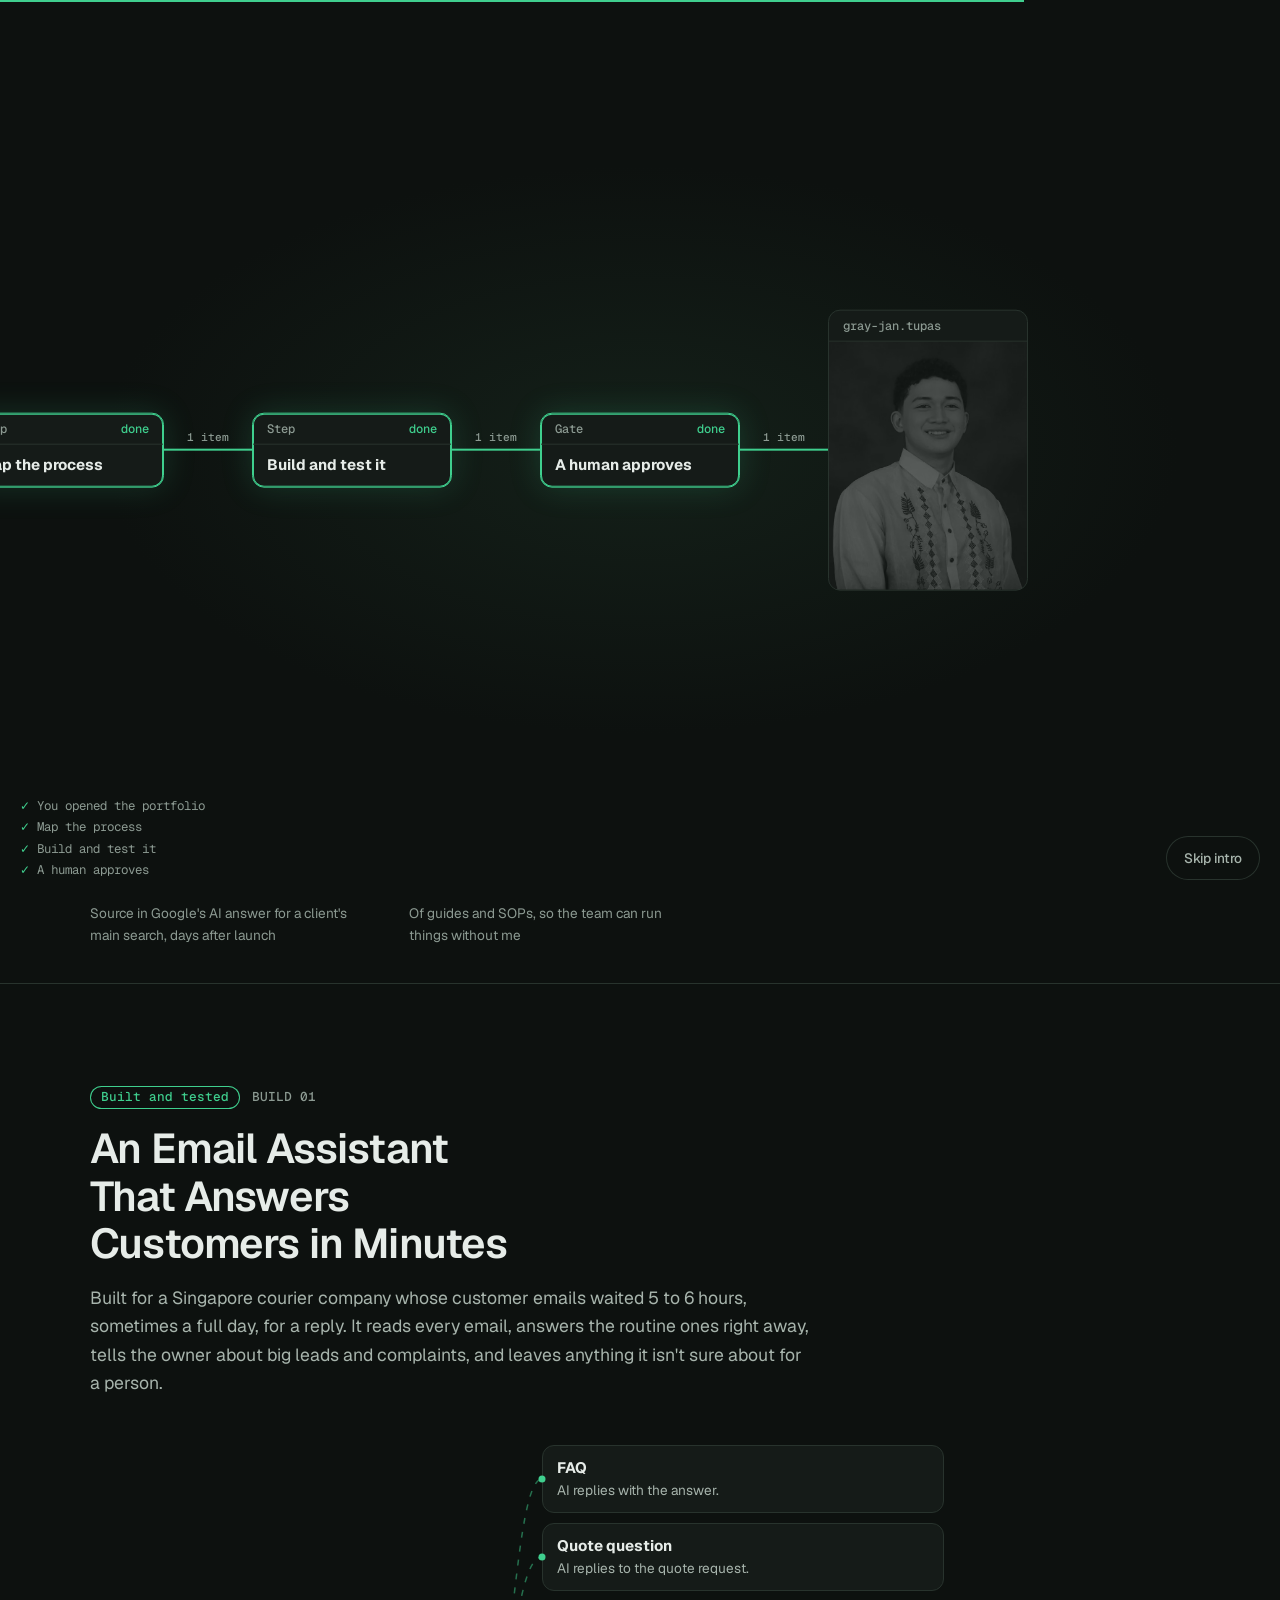
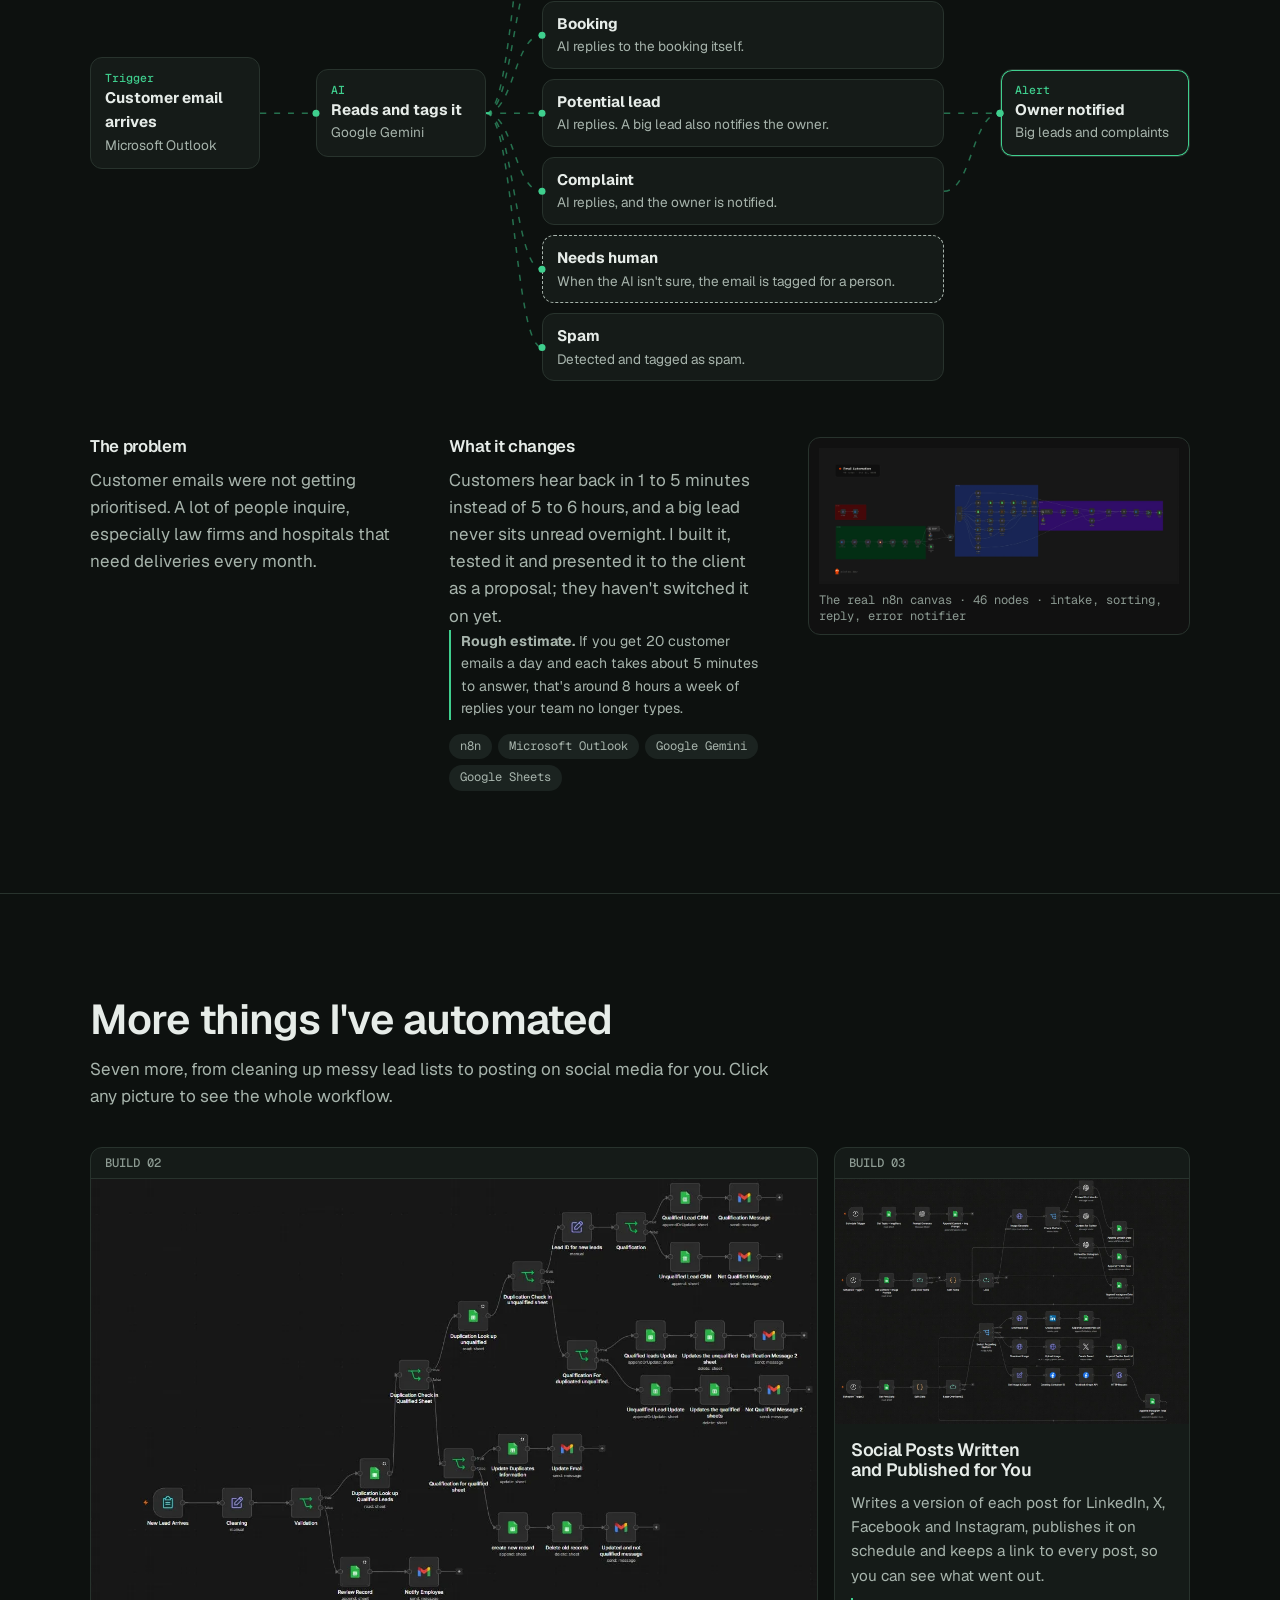
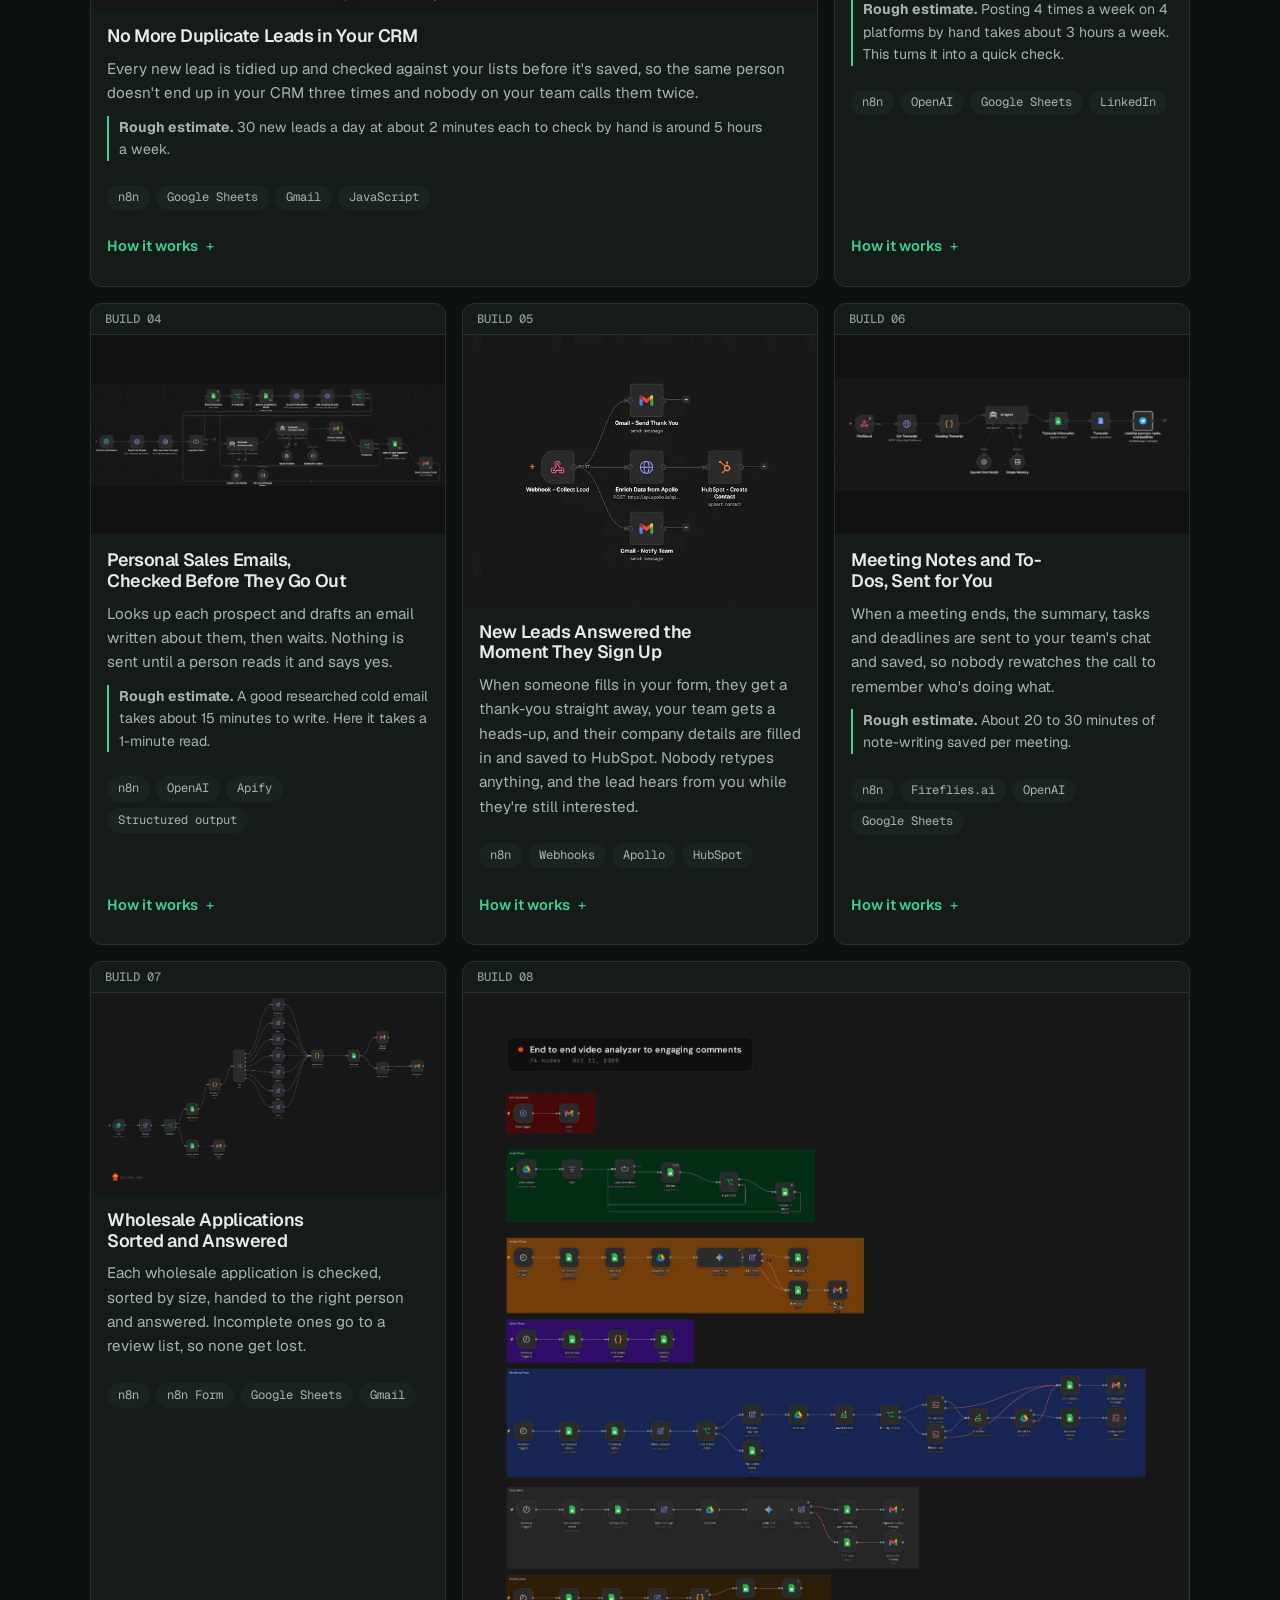
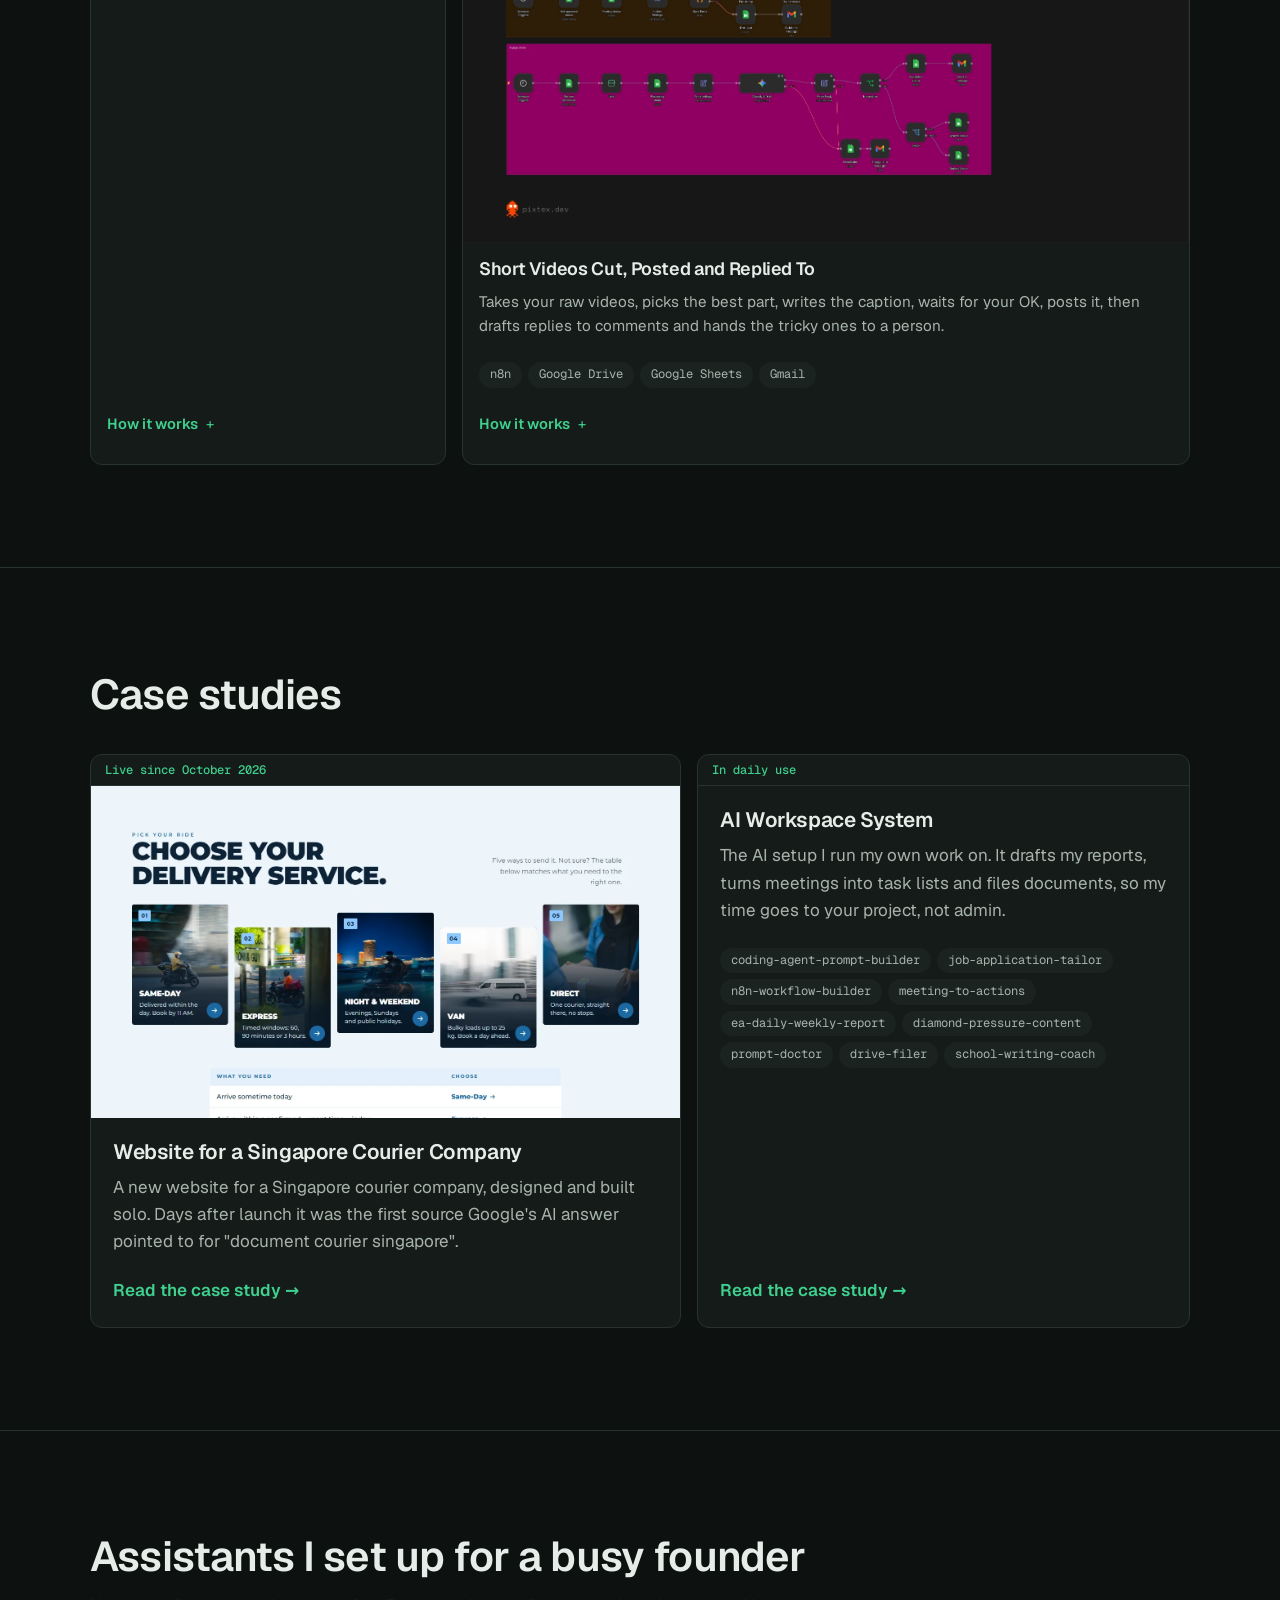
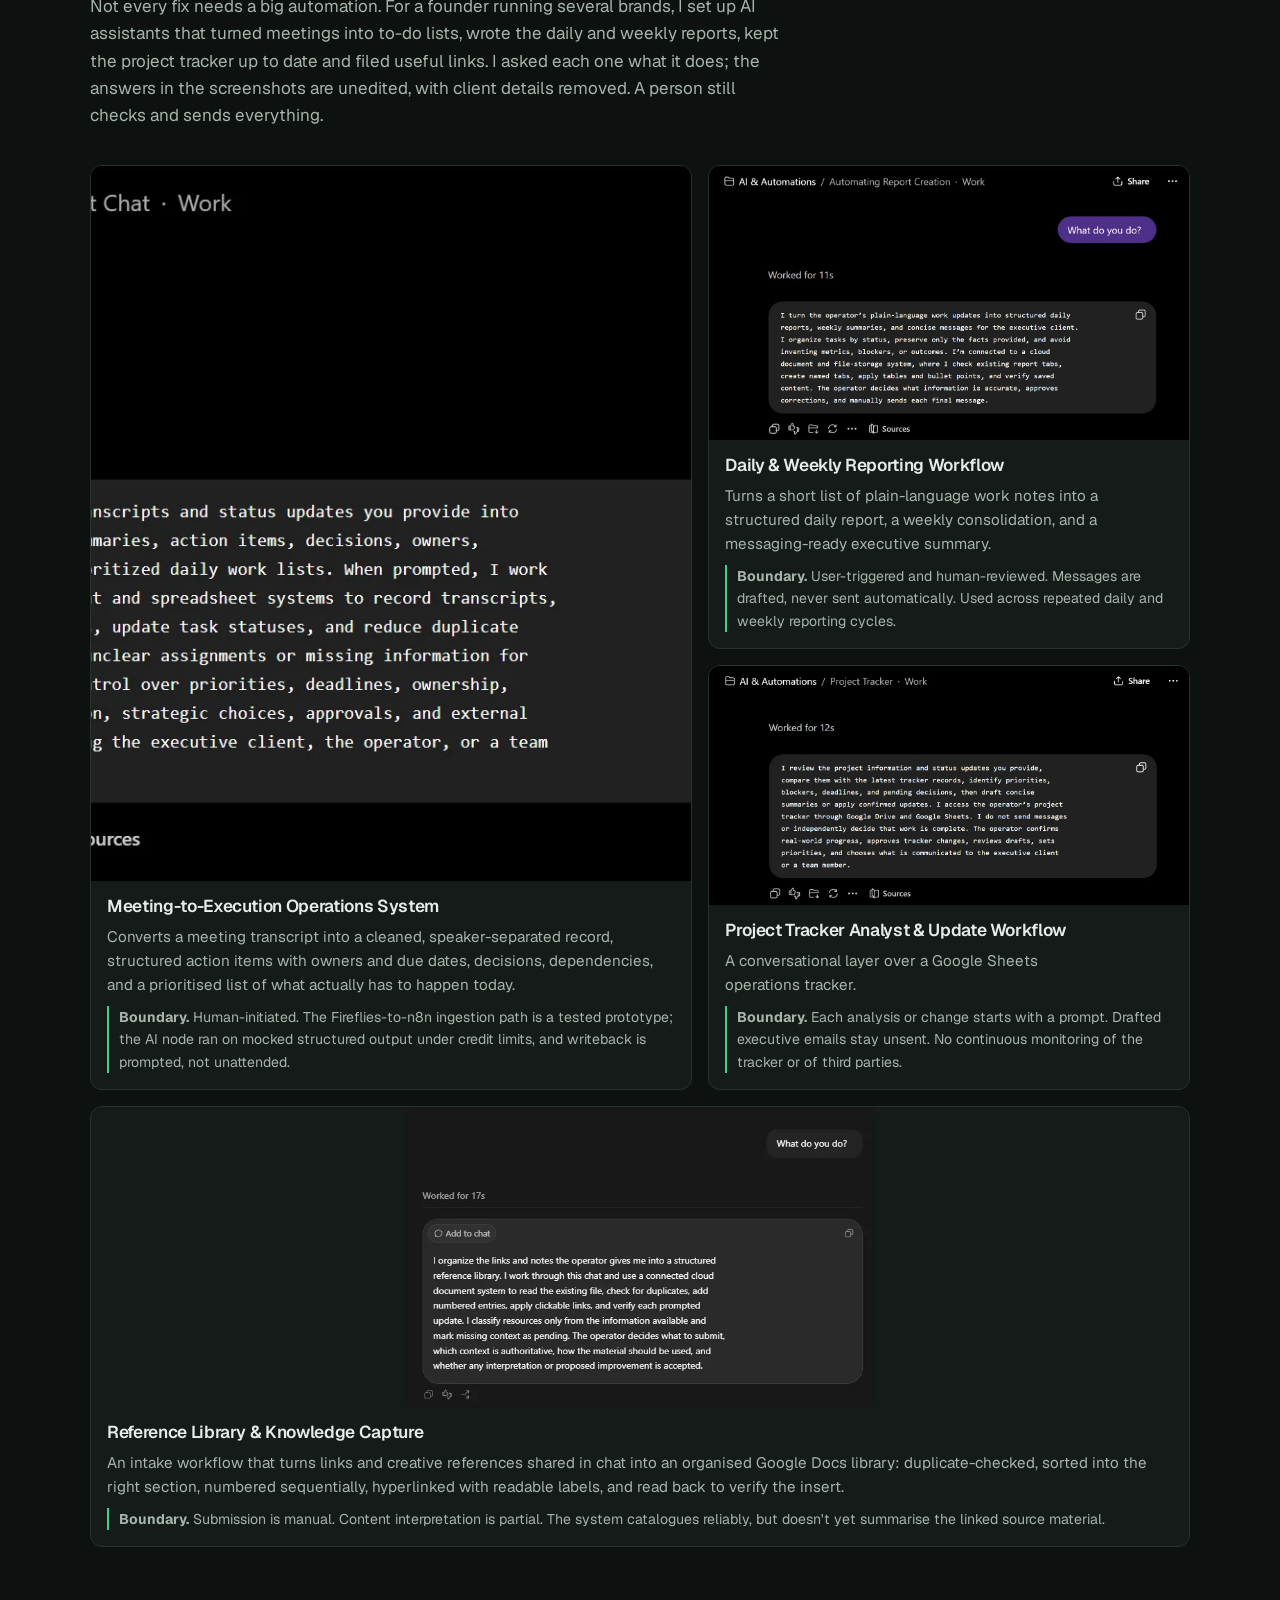
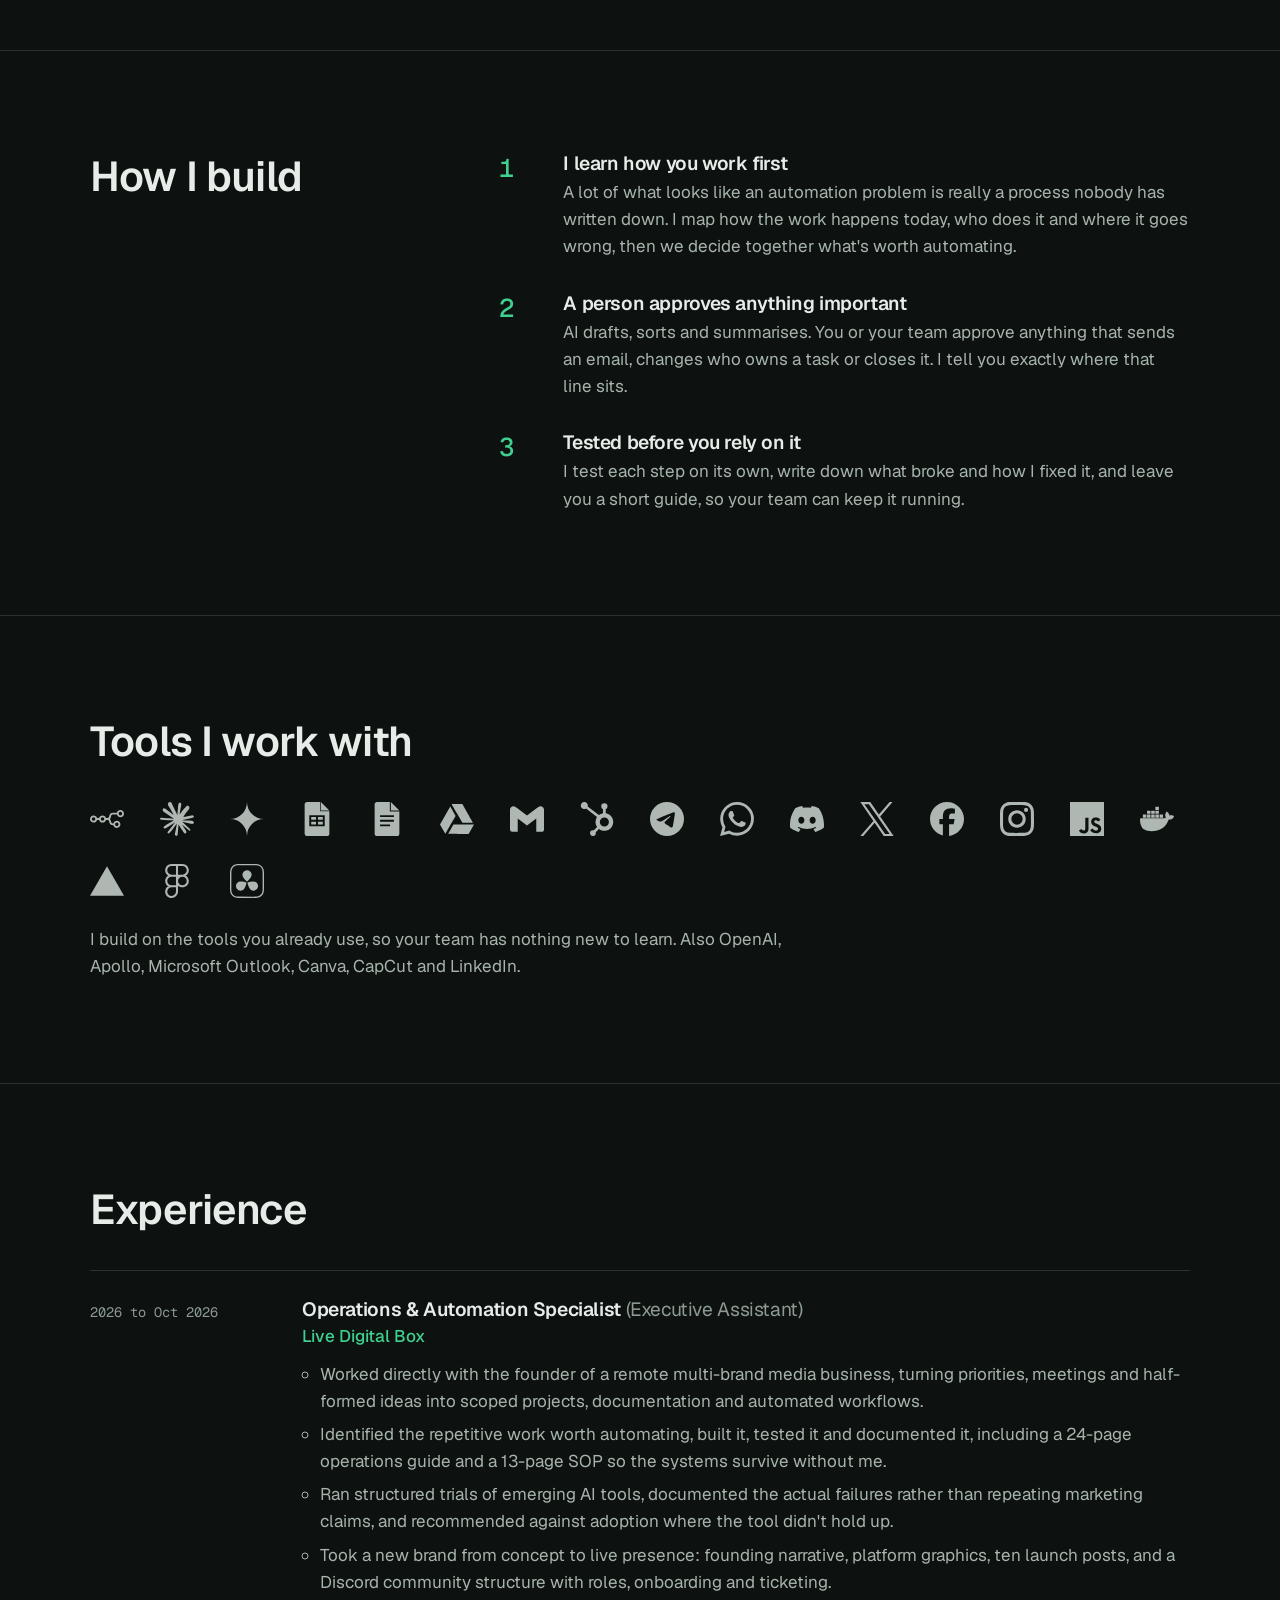
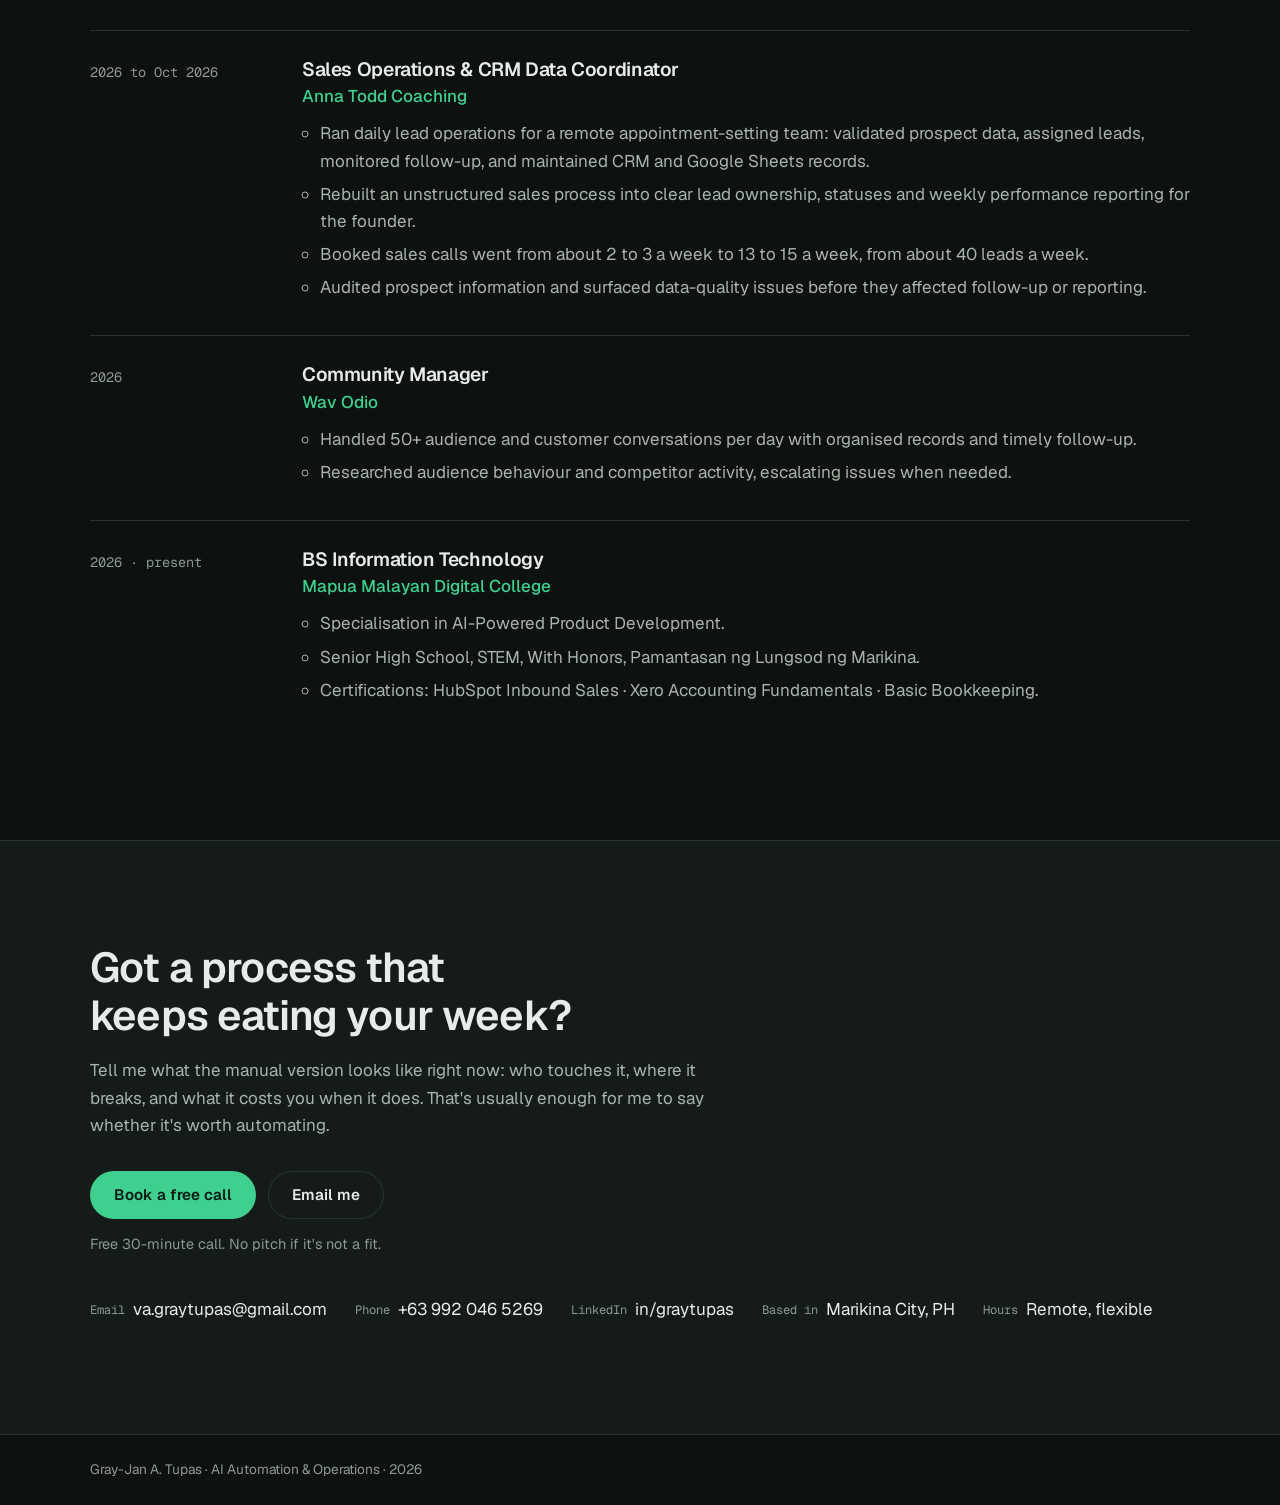
==== commit fc9669f4: "Write the site for business owners: plain language, results strip, rough time-saving estimates, hone" ====
--- a/index.html
+++ b/index.html
@@ -4,11 +4,11 @@
 <meta charset="utf-8">
 <meta name="viewport" content="width=device-width, initial-scale=1">
 <title>Gray-Jan Tupas | AI Automation &amp; Operations Specialist</title>
-<meta name="description" content="Gray-Jan A. Tupas, AI automation and operations specialist. n8n workflows, AI agents, a client website built with Claude Code, and human-in-the-loop operational systems.">
+<meta name="description" content="Gray-Jan A. Tupas automates the repetitive work in small businesses: customer emails, leads, spreadsheets and reports. A person stays in charge of anything that matters.">
 <link rel="canonical" href="https://gray-tupas-portfolio.vercel.app/">
 <meta property="og:type" content="website">
 <meta property="og:title" content="Gray-Jan Tupas | AI Automation &amp; Operations Specialist">
-<meta property="og:description" content="n8n workflows, AI agents, a client website built with Claude Code, and human-in-the-loop operational systems.">
+<meta property="og:description" content="I automate the repetitive work in small businesses: customer emails, leads, spreadsheets and reports. A person stays in charge of anything that matters.">
 <meta property="og:url" content="https://gray-tupas-portfolio.vercel.app/">
 <meta property="og:image" content="https://gray-tupas-portfolio.vercel.app/img/gray-jan-tupas.webp">
 <link rel="icon" href="favicon.svg" type="image/svg+xml">
@@ -18,7 +18,7 @@
 <link rel="preload" href="fonts/geist-mono.woff2" as="font" type="font/woff2" crossorigin>
 <script>try{if(!matchMedia('(prefers-reduced-motion: reduce)').matches&&!sessionStorage.getItem('gt-intro')){document.documentElement.classList.add('intro');setTimeout(function(){document.documentElement.classList.remove('intro')},8000)}}catch(e){}</script>
 <link rel="stylesheet" href="styles.css">
-<script type="application/ld+json">{"@context":"https://schema.org","@type":"Person","name":"Gray-Jan A. Tupas","jobTitle":"AI Automation & Operations Specialist","description":"I turn repetitive business work into systems that run themselves, and I'm honest about where the automation stops.","url":"https://gray-tupas-portfolio.vercel.app/","image":"https://gray-tupas-portfolio.vercel.app/img/gray-jan-tupas.webp","address":{"@type":"PostalAddress","addressLocality":"Marikina City","addressCountry":"PH"},"sameAs":["https://linkedin.com/in/graytupas","https://github.com/GrayTupas"],"knowsAbout":["AI automation","n8n","Workflow automation","Claude","Google Gemini","HubSpot","Google Sheets","Operations"]}</script>
+<script type="application/ld+json">{"@context":"https://schema.org","@type":"Person","name":"Gray-Jan A. Tupas","jobTitle":"AI Automation & Operations Specialist","description":"I take the repetitive work off your plate: answering customer emails, chasing leads, updating spreadsheets, writing reports. You get the hours back, and a person still signs off on anything that matters.","url":"https://gray-tupas-portfolio.vercel.app/","image":"https://gray-tupas-portfolio.vercel.app/img/gray-jan-tupas.webp","address":{"@type":"PostalAddress","addressLocality":"Marikina City","addressCountry":"PH"},"sameAs":["https://linkedin.com/in/graytupas","https://github.com/GrayTupas"],"knowsAbout":["AI automation","n8n","Workflow automation","Claude","Google Gemini","HubSpot","Google Sheets","Operations"]}</script>
 </head>
 <body>
 <a class="skip" href="#main">Skip to content</a>
@@ -35,12 +35,12 @@
   <section class="hero">
     <div class="in">
       <div class="copy">
-        <p class="eyebrow">Open to work · Remote from Marikina, PH</p>
+        <p class="eyebrow">Taking on new projects · Remote from Marikina, PH</p>
         <h1>Gray-Jan Tupas<span>AI Automation &amp; Operations Specialist</span></h1>
-        <p class="lede">I turn repetitive business work into systems that run themselves, and I'm honest about where the automation stops.</p>
+        <p class="lede">I take the repetitive work off your plate: answering customer emails, chasing leads, updating spreadsheets, writing reports. You get the hours back, and a person still signs off on anything that matters.</p>
         <div class="ctas">
-          <a class="btn primary" href="#work">See the work</a>
-          <a class="btn ghost" href="https://mail.google.com/mail/?view=cm&amp;fs=1&amp;to=va.graytupas@gmail.com&amp;su=Enquiry%20from%20your%20portfolio" target="_blank" rel="noopener">Email me</a>
+          <a class="btn primary" href="https://calendly.com/va-graytupas/free-audit" target="_blank" rel="noopener">Book a free call</a>
+          <a class="btn ghost" href="#work">See the work</a>
         </div>
       </div>
       <div class="hero-flow" data-wires="me>h1,me>h2,me>h3">
@@ -48,7 +48,7 @@
           <header><span>gray-jan.tupas</span></header>
           <img src="img/gray-jan-tupas.webp" width="640" height="871" fetchpriority="high" alt="Gray-Jan A. Tupas, smiling, in a barong.">
         </figure>
-        <ol class="steps" aria-label="How I build"><li class="node step" id="h1"><b>Map the process before automating it</b></li><li class="node step" id="h2"><b>Keep a human on consequential calls</b></li><li class="node step" id="h3"><b>Test node by node, document what broke</b></li></ol>
+        <ol class="steps" aria-label="How I build"><li class="node step" id="h1"><b>I learn how you work first</b></li><li class="node step" id="h2"><b>A person approves anything important</b></li><li class="node step" id="h3"><b>Tested before you rely on it</b></li></ol>
         <svg class="wires" aria-hidden="true" focusable="false"></svg>
       </div>
     </div>
@@ -56,16 +56,16 @@
 
   <section class="facts" aria-label="At a glance">
     <div class="in">
-      <dl class="stats"><div><dt>Systems shipped</dt><dd>6</dd></div><div><dt>n8n workflows</dt><dd>8</dd></div><div><dt>Ops docs &amp; SOPs written</dt><dd>37pp</dd></div><div><dt>Active client operations</dt><dd>1</dd></div></dl>
+      <dl class="stats"><div><dt>More booked sales calls a week (about 2 to 3, up to 13 to 15)</dt><dd>5x</dd></div><div><dt>Reply time my email assistant is built for (was 5 to 6 hours)</dt><dd>1&ndash;5 min</dd></div><div><dt>Source in Google's AI answer for a client's main search, days after launch</dt><dd>#1</dd></div><div><dt>Of guides and SOPs, so the team can run things without me</dt><dd>37pp</dd></div></dl>
       <div class="now"><h2>Now building</h2><ul><li>Feature work on a courier client's website</li><li>Expanding the AI workspace</li><li>AI-Powered Product Development studies at MMDC</li></ul></div>
     </div>
   </section>
 
   <section id="work" class="featured">
     <div class="in">
-      <p class="flag"><span class="live">Live</span>BUILD 01</p>
-      <h2>AI Email Triage &amp; Auto-Reply for a Courier Company</h2>
-      <p class="lede">Every customer email to a Singapore courier company is read, tagged and answered right away. AI replies to the emails it can handle, tags the ones it isn't sure about for a person, and notifies the owner when a big lead comes in.</p>
+      <p class="flag"><span class="live">Built and tested</span>BUILD 01</p>
+      <h2>An Email Assistant That Answers Customers in Minutes</h2>
+      <p class="lede">Built for a Singapore courier company whose customer emails waited 5 to 6 hours, sometimes a full day, for a reply. It reads every email, answers the routine ones right away, tells the owner about big leads and complaints, and leaves anything it isn't sure about for a person.</p>
       <div class="wf" data-wires="in>ai,ai>r0,ai>r1,ai>r2,ai>r3,ai>r4,ai>r5,ai>r6,r3>owner,r4>owner" role="img" aria-label="How the workflow handles a customer email: it arrives, AI reads and tags it, and it goes to one of seven outcomes: FAQ, AI replies with the answer; Quote question, AI replies to the quote request; Booking, AI replies to the booking itself; Potential lead, AI replies. A big lead also notifies the owner; Complaint, AI replies, and the owner is notified; Needs human, When the AI isn't sure, the email is tagged for a person; Spam, Detected and tagged as spam. Big leads and complaints also notify the owner.">
         <div class="col"><div class="node trig" id="in"><span class="k">Trigger</span><b>Customer email arrives</b><span>Microsoft Outlook</span></div></div>
         <div class="col"><div class="node ai" id="ai"><span class="k">AI</span><b>Reads and tags it</b><span>Google Gemini</span></div></div>
@@ -75,7 +75,7 @@
       </div>
       <div class="story">
         <div><h3>The problem</h3><p>Customer emails were not getting prioritised. A lot of people inquire, especially law firms and hospitals that need deliveries every month.</p></div>
-        <div><h3>The result</h3><p>The workflow replies immediately and notifies the owner about big leads. The fast reply rate has increased customers' trust in the company.</p><ul class="tags"><li>n8n</li><li>Microsoft Outlook</li><li>Google Gemini</li><li>Google Sheets</li></ul></div>
+        <div><h3>What it changes</h3><p>Customers hear back in 1 to 5 minutes instead of 5 to 6 hours, and a big lead never sits unread overnight. I built it, tested it and presented it to the client as a proposal; they haven't switched it on yet.</p><p class="boundary"><b>Rough estimate.</b> If you get 20 customer emails a day and each takes about 5 minutes to answer, that's around 8 hours a week of replies your team no longer types.</p><ul class="tags"><li>n8n</li><li>Microsoft Outlook</li><li>Google Gemini</li><li>Google Sheets</li></ul></div>
         <a class="canvas" href="screenshots/10-email-automation.webp"><img src="screenshots/10-email-automation.webp" width="2000" height="753" loading="lazy" alt="n8n canvas in four labelled groups. Email intake: an Outlook trigger, cleaning steps and a check on whether to process the email. An AI information extractor feeds a switch in the Email sorting group, with branches for needs human, quote, FAQ, lead alert, complaint alert, booking and tagged only. The Email reply group writes the reply with AI, sends it, tags the email in Outlook and writes a log. A separate error notifier sends a message if the workflow fails."><span>The real n8n canvas · 46 nodes · intake, sorting, reply, error notifier</span></a>
       </div>
     </div>
@@ -83,15 +83,15 @@
 
   <section class="builds" aria-labelledby="more-builds">
     <div class="in">
-      <h2 id="more-builds">More n8n builds</h2>
-      <p class="sub">Seven more workflows, from lead cleanup to video. Open any canvas to see it full size.</p>
+      <h2 id="more-builds">More things I've automated</h2>
+      <p class="sub">Seven more, from cleaning up messy lead lists to posting on social media for you. Click any picture to see the whole workflow.</p>
       <div class="grid">
         <article class="node card">
           <header><span>BUILD 02</span></header>
           <a class="thumb" href="screenshots/01-crm-lead-dedup.webp"><img src="screenshots/01-crm-lead-dedup.webp" width="1292" height="768" loading="lazy" alt="n8n canvas: New Lead Arrives triggers cleaning and validation, which splits to a manual review queue or to duplicate lookups against the qualified and unqualified sheets, then branches through qualification into CRM writes, sheet updates and Gmail notifications."></a>
           <div class="body">
-            <h3>Intelligent CRM Lead Processing &amp; Deduplication</h3>
-            <p>Cleans and validates every incoming lead, then matches it against both the qualified and unqualified sheets on name, email <em>and</em> phone, not a single field, before deciding whether to update, create, or move the record.</p>
+            <h3>No More Duplicate Leads in Your CRM</h3>
+            <p>Every new lead is tidied up and checked against your lists before it's saved, so the same person doesn't end up in your CRM three times and nobody on your team calls them twice.</p><p class="boundary"><b>Rough estimate.</b> 30 new leads a day at about 2 minutes each to check by hand is around 5 hours a week.</p>
             <ul class="tags"><li>n8n</li><li>Google Sheets</li><li>Gmail</li><li>JavaScript</li></ul>
             <details>
               <summary>How it works</summary>
@@ -123,8 +123,8 @@
           <header><span>BUILD 03</span></header>
           <a class="thumb" href="screenshots/02-content-engine.webp"><img src="screenshots/02-content-engine.webp" width="1400" height="960" loading="lazy" alt="n8n canvas showing three scheduled stages stacked vertically: topic and prompt generation into a content sheet, then a loop that generates images and writes platform-specific copy for LinkedIn, X and Instagram, then a publishing stage that switches by platform through LinkedIn, X and the Facebook Graph API and appends each post URL."></a>
           <div class="body">
-            <h3>AI-Powered Multi-Platform Content Engine</h3>
-            <p>A three-stage engine that generates, prepares, publishes and tracks social content across LinkedIn, X, Facebook and Instagram.</p>
+            <h3>Social Posts Written and Published for You</h3>
+            <p>Writes a version of each post for LinkedIn, X, Facebook and Instagram, publishes it on schedule and keeps a link to every post, so you can see what went out.</p><p class="boundary"><b>Rough estimate.</b> Posting 4 times a week on 4 platforms by hand takes about 3 hours a week. This turns it into a quick check.</p>
             <ul class="tags"><li>n8n</li><li>OpenAI</li><li>Google Sheets</li><li>LinkedIn</li></ul>
             <details>
               <summary>How it works</summary>
@@ -150,8 +150,8 @@
           <header><span>BUILD 04</span></header>
           <a class="thumb" href="screenshots/03-ai-outreach.webp"><img src="screenshots/03-ai-outreach.webp" width="1563" height="453" loading="lazy" alt="n8n canvas: a form submission triggers Apify people-search and lead-data requests, then a loop runs each prospect through a sheet duplicate check, profile scraping and an email-exists check. Two AI agents, each with an OpenAI chat model and a structured output parser, generate a research summary and an outreach email, which a Gmail send-and-wait Human Approval node gates before the data is appended to a sheet and the email sent."></a>
           <div class="body">
-            <h3>Human-in-the-Loop AI Outreach System</h3>
-            <p>Researches prospects through Apify, enriches their profiles, and drafts personalised outreach with two chained AI agents, then stops.</p>
+            <h3>Personal Sales Emails, Checked Before They Go Out</h3>
+            <p>Looks up each prospect and drafts an email written about them, then waits. Nothing is sent until a person reads it and says yes.</p><p class="boundary"><b>Rough estimate.</b> A good researched cold email takes about 15 minutes to write. Here it takes a 1-minute read.</p>
             <ul class="tags"><li>n8n</li><li>OpenAI</li><li>Apify</li><li>Structured output</li></ul>
             <details>
               <summary>How it works</summary>
@@ -178,8 +178,8 @@
           <header><span>BUILD 05</span></header>
           <a class="thumb" href="screenshots/04-lead-capture-crm.webp"><img src="screenshots/04-lead-capture-crm.webp" width="564" height="431" loading="lazy" alt="n8n canvas: a Collect Lead webhook fans out in parallel to a Gmail thank-you message, an Apollo enrichment HTTP request, and a Gmail team notification, with the enrichment branch feeding a HubSpot upsert-contact node."></a>
           <div class="body">
-            <h3>Automated Lead Capture, Enrichment &amp; CRM Sync</h3>
-            <p>A webhook-triggered intake that does three things in parallel the second a lead submits: confirms to the lead, alerts the team, and enriches the record through Apollo before upserting it into HubSpot.</p>
+            <h3>New Leads Answered the Moment They Sign Up</h3>
+            <p>When someone fills in your form, they get a thank-you straight away, your team gets a heads-up, and their company details are filled in and saved to HubSpot. Nobody retypes anything, and the lead hears from you while they're still interested.</p>
             <ul class="tags"><li>n8n</li><li>Webhooks</li><li>Apollo</li><li>HubSpot</li></ul>
             <details>
               <summary>How it works</summary>
@@ -201,8 +201,8 @@
           <header><span>BUILD 06</span></header>
           <a class="thumb" href="screenshots/05-meeting-intelligence.webp"><img src="screenshots/05-meeting-intelligence.webp" width="1496" height="479" loading="lazy" alt="n8n canvas: a Fireflies.ai webhook feeds an HTTP Get Transcript request and a Cleaning Transcript code node into an AI Agent with an OpenAI chat model and simple memory attached, which then appends transcript information to a Google Sheet, updates a Google Doc, and sends the meeting summary, tasks and deadlines to Telegram."></a>
           <div class="body">
-            <h3>AI Meeting Intelligence &amp; Transcript Management</h3>
-            <p>Fireflies fires a webhook the moment a meeting ends.</p>
+            <h3>Meeting Notes and To-Dos, Sent for You</h3>
+            <p>When a meeting ends, the summary, tasks and deadlines are sent to your team's chat and saved, so nobody rewatches the call to remember who's doing what.</p><p class="boundary"><b>Rough estimate.</b> About 20 to 30 minutes of note-writing saved per meeting.</p>
             <ul class="tags"><li>n8n</li><li>Fireflies.ai</li><li>OpenAI</li><li>Google Sheets</li></ul>
             <details>
               <summary>How it works</summary>
@@ -228,8 +228,8 @@
           <header><span>BUILD 07</span></header>
           <a class="thumb" href="screenshots/14-wholesale-intake.webp"><img src="screenshots/14-wholesale-intake.webp" width="2000" height="1134" loading="lazy" alt="n8n canvas: a form trigger feeds cleaning and validation. Valid submissions go through a duplicate lookup and a lead ID match, then a switch sorts them into tiers, an owner is assigned, the lead is saved to a sheet, the applicant gets a reply and the owner is notified. Invalid submissions are appended to a review sheet and the sales team is notified."></a>
           <div class="body">
-            <h3>Wholesale Lead Intake</h3>
-            <p>A wholesale application form feeds this workflow.</p>
+            <h3>Wholesale Applications Sorted and Answered</h3>
+            <p>Each wholesale application is checked, sorted by size, handed to the right person and answered. Incomplete ones go to a review list, so none get lost.</p>
             <ul class="tags"><li>n8n</li><li>n8n Form</li><li>Google Sheets</li><li>Gmail</li></ul>
             <details>
               <summary>How it works</summary>
@@ -242,8 +242,8 @@
           <header><span>BUILD 08</span></header>
           <a class="thumb" href="screenshots/15-video-analyzer.webp"><img src="screenshots/15-video-analyzer.webp" width="1709" height="2000" loading="lazy" alt="n8n canvas in eight labelled groups: error notification, intake from Google Drive, analyze, select, rendering, copy, publish and engage. Each group starts from its own trigger and records its status in a Google Sheet."></a>
           <div class="body">
-            <h3>End-to-End Video Analyzer to Engaging Comments</h3>
-            <p>A seven-phase pipeline for short video.</p>
+            <h3>Short Videos Cut, Posted and Replied To</h3>
+            <p>Takes your raw videos, picks the best part, writes the caption, waits for your OK, posts it, then drafts replies to comments and hands the tricky ones to a person.</p>
             <ul class="tags"><li>n8n</li><li>Google Drive</li><li>Google Sheets</li><li>Gmail</li></ul>
             <details>
               <summary>How it works</summary>
@@ -261,13 +261,13 @@
       <h2>Case studies</h2>
       <div class="pair">
         <a class="node case" href="work/courier-website/">
-          <header><span>In progress: staging, not yet live</span></header>
+          <header><span class="on">Live since October 2026</span></header>
           <div class="pic"><img src="screenshots/12-courier-services.webp" width="1440" height="1165" loading="lazy" alt="The 'Choose your delivery service' section: five service cards for Same-Day, Express, Night &amp; Weekend, Van and Direct, above a table that matches what the customer needs to the right service."></div>
-          <div class="body"><h3>Website for a Singapore Courier Company</h3><p>Designed and built solo for a Singapore courier company, using Claude Code as my coding agent.</p><span class="more">Read the case study</span></div>
+          <div class="body"><h3>Website for a Singapore Courier Company</h3><p>A new website for a Singapore courier company, designed and built solo. Days after launch it was the first source Google's AI answer pointed to for "document courier singapore".</p><span class="more">Read the case study</span></div>
         </a>
         <a class="node case" href="work/ai-workspace/">
           <header><span class="on">In daily use</span></header>
-          <div class="body"><h3>AI Workspace System</h3><p>A personal AI operating setup I designed in Claude.</p><ul class="tags"><li>coding-agent-prompt-builder</li><li>job-application-tailor</li><li>n8n-workflow-builder</li><li>meeting-to-actions</li><li>ea-daily-weekly-report</li><li>diamond-pressure-content</li><li>prompt-doctor</li><li>drive-filer</li><li>school-writing-coach</li></ul><span class="more">Read the case study</span></div>
+          <div class="body"><h3>AI Workspace System</h3><p>The AI setup I run my own work on. It drafts my reports, turns meetings into task lists and files documents, so my time goes to your project, not admin.</p><ul class="tags"><li>coding-agent-prompt-builder</li><li>job-application-tailor</li><li>n8n-workflow-builder</li><li>meeting-to-actions</li><li>ea-daily-weekly-report</li><li>diamond-pressure-content</li><li>prompt-doctor</li><li>drive-filer</li><li>school-writing-coach</li></ul><span class="more">Read the case study</span></div>
         </a>
       </div>
     </div>
@@ -275,8 +275,8 @@
 
   <section id="systems" class="systems">
     <div class="in">
-      <h2>AI-assisted workflows I ran day to day</h2>
-      <p class="sub">These aren't node graphs. They're conversational systems I designed, wrote the operating instructions for, and ran in production for a live executive operation. Rather than describe them for you, I asked each one what it does; the replies are shown unedited, sanitised only of client detail. Note how consistently they name what they <em>don't</em> do.</p>
+      <h2>Assistants I set up for a busy founder</h2>
+      <p class="sub">Not every fix needs a big automation. For a founder running several brands, I set up AI assistants that turned meetings into to-do lists, wrote the daily and weekly reports, kept the project tracker up to date and filed useful links. I asked each one what it does; the answers in the screenshots are unedited, with client details removed. A person still checks and sends everything.</p>
       <div class="bento">
         <article class="node cell c1">
           <a class="shot" href="screenshots/06-meeting-chat.webp"><img src="screenshots/06-meeting-chat.webp" width="1496" height="745" loading="lazy" alt="Screenshot of the assistant answering the question 'What do you do?' It explains that it turns supplied meeting transcripts and status updates into organised records, summaries, action items, decisions, owners, dependencies and prioritised daily work lists, and that the operator retains control over priorities, deadlines, ownership, completion confirmation, approvals and external communication."></a>
@@ -301,15 +301,15 @@
   <section id="approach" class="approach">
     <div class="in">
       <h2>How I build</h2>
-      <ol><li><h3>Map the process before automating it</h3><p>Most "automation problems" are undefined processes. I write down the current manual steps, the owners, and the failure cases first, then decide what's actually worth building.</p></li><li><h3>Keep a human on consequential calls</h3><p>AI drafts, ranks, and extracts. People approve anything that sends an email, changes an owner, or closes a task. Every system I ship documents exactly where that line sits.</p></li><li><h3>Test node by node, document what broke</h3><p>Webhook URL mismatches, payload drift, credit limits. I isolate each node, log the real failure, and write it down instead of quietly claiming a clean deploy.</p></li></ol>
+      <ol><li><h3>I learn how you work first</h3><p>A lot of what looks like an automation problem is really a process nobody has written down. I map how the work happens today, who does it and where it goes wrong, then we decide together what's worth automating.</p></li><li><h3>A person approves anything important</h3><p>AI drafts, sorts and summarises. You or your team approve anything that sends an email, changes who owns a task or closes it. I tell you exactly where that line sits.</p></li><li><h3>Tested before you rely on it</h3><p>I test each step on its own, write down what broke and how I fixed it, and leave you a short guide, so your team can keep it running.</p></li></ol>
     </div>
   </section>
 
   <section class="stack" aria-labelledby="stack-h">
     <div class="in">
-      <h2 id="stack-h">What I work with</h2>
+      <h2 id="stack-h">Tools I work with</h2>
       <ul class="logos"><li><img src="img/logos/n8n.svg" width="34" height="34" alt="n8n" title="n8n" loading="lazy"></li><li><img src="img/logos/claude.svg" width="34" height="34" alt="Claude" title="Claude" loading="lazy"></li><li><img src="img/logos/googlegemini.svg" width="34" height="34" alt="Google Gemini" title="Google Gemini" loading="lazy"></li><li><img src="img/logos/googlesheets.svg" width="34" height="34" alt="Google Sheets" title="Google Sheets" loading="lazy"></li><li><img src="img/logos/googledocs.svg" width="34" height="34" alt="Google Docs" title="Google Docs" loading="lazy"></li><li><img src="img/logos/googledrive.svg" width="34" height="34" alt="Google Drive" title="Google Drive" loading="lazy"></li><li><img src="img/logos/gmail.svg" width="34" height="34" alt="Gmail" title="Gmail" loading="lazy"></li><li><img src="img/logos/hubspot.svg" width="34" height="34" alt="HubSpot" title="HubSpot" loading="lazy"></li><li><img src="img/logos/telegram.svg" width="34" height="34" alt="Telegram" title="Telegram" loading="lazy"></li><li><img src="img/logos/whatsapp.svg" width="34" height="34" alt="WhatsApp" title="WhatsApp" loading="lazy"></li><li><img src="img/logos/discord.svg" width="34" height="34" alt="Discord" title="Discord" loading="lazy"></li><li><img src="img/logos/x.svg" width="34" height="34" alt="X" title="X" loading="lazy"></li><li><img src="img/logos/facebook.svg" width="34" height="34" alt="Facebook" title="Facebook" loading="lazy"></li><li><img src="img/logos/instagram.svg" width="34" height="34" alt="Instagram" title="Instagram" loading="lazy"></li><li><img src="img/logos/javascript.svg" width="34" height="34" alt="JavaScript" title="JavaScript" loading="lazy"></li><li><img src="img/logos/docker.svg" width="34" height="34" alt="Docker" title="Docker" loading="lazy"></li><li><img src="img/logos/vercel.svg" width="34" height="34" alt="Vercel" title="Vercel" loading="lazy"></li><li><img src="img/logos/figma.svg" width="34" height="34" alt="Figma" title="Figma" loading="lazy"></li><li><img src="img/logos/davinciresolve.svg" width="34" height="34" alt="DaVinci Resolve" title="DaVinci Resolve" loading="lazy"></li></ul>
-      <p class="sub">Also OpenAI, Apify, Apollo, Microsoft Outlook, Canva, CapCut and LinkedIn, plus webhooks, REST APIs, JavaScript transforms, structured outputs and human-in-the-loop review.</p>
+      <p class="sub">I build on the tools you already use, so your team has nothing new to learn. Also OpenAI, Apollo, Microsoft Outlook, Canva, CapCut and LinkedIn.</p>
     </div>
   </section>
 
@@ -331,6 +331,7 @@
           <div><h3>Sales Operations &amp; CRM Data Coordinator</h3><p class="org">Anna Todd Coaching</p><ul>
               <li>Ran daily lead operations for a remote appointment-setting team: validated prospect data, assigned leads, monitored follow-up, and maintained CRM and Google Sheets records.</li>
               <li>Rebuilt an unstructured sales process into clear lead ownership, statuses and weekly performance reporting for the founder.</li>
+              <li>Booked sales calls went from about 2 to 3 a week to 13 to 15 a week, from about 40 leads a week.</li>
               <li>Audited prospect information and surfaced data-quality issues before they affected follow-up or reporting.</li>
             </ul></div>
         </li>
@@ -358,9 +359,10 @@
       <h2>Got a process that keeps eating your week?</h2>
       <p>Tell me what the manual version looks like right now: who touches it, where it breaks, and what it costs you when it does. That's usually enough for me to say whether it's worth automating.</p>
       <div class="ctas">
-        <a class="btn primary" href="https://mail.google.com/mail/?view=cm&amp;fs=1&amp;to=va.graytupas@gmail.com&amp;su=Enquiry%20from%20your%20portfolio" target="_blank" rel="noopener">Email me</a>
-        <a class="btn ghost" href="https://calendly.com/va-graytupas/free-audit" target="_blank" rel="noopener">Book a call</a>
-      </div>
+        <a class="btn primary" href="https://calendly.com/va-graytupas/free-audit" target="_blank" rel="noopener">Book a free call</a>
+        <a class="btn ghost" href="https://mail.google.com/mail/?view=cm&amp;fs=1&amp;to=va.graytupas@gmail.com&amp;su=Enquiry%20from%20your%20portfolio" target="_blank" rel="noopener">Email me</a>
+      </div>
+      <p class="note-sm">Free 30-minute call. No pitch if it's not a fit.</p>
       <ul class="clist">
             <li><a href="mailto:va.graytupas@gmail.com"><span class="ck">Email</span><span class="cv">va.graytupas@gmail.com</span></a></li>
             <li><a href="tel:+639920465269"><span class="ck">Phone</span><span class="cv">+63 992 046 5269</span></a></li>
--- a/styles.css
+++ b/styles.css
@@ -106,11 +106,10 @@
 .facts { padding: 36px 0; }
 .facts .in { display: grid; gap: 28px; }
 @media (min-width: 860px) { .facts .in { grid-template-columns: 1.3fr 1fr; align-items: center; } }
-.stats { display: grid; grid-template-columns: repeat(2, 1fr); gap: 20px 32px; margin: 0; }
-@media (min-width: 560px) { .stats { grid-template-columns: repeat(4, auto); justify-content: start; } }
+.stats { display: grid; grid-template-columns: repeat(2, minmax(0, 1fr)); gap: 24px 32px; margin: 0; }
 .stats div { display: flex; flex-direction: column; }
 .stats dd { order: -1; margin: 0; font: 500 2rem/1 var(--mono); letter-spacing: -0.02em; }
-.stats dt { margin-top: 8px; font-size: .85rem; color: var(--muted); }
+.stats dt { margin-top: 8px; max-width: 30ch; font-size: .85rem; color: var(--muted); }
 .now h2 { font-size: .95rem; letter-spacing: 0; }
 .now ul { margin: 8px 0 0; padding-left: 18px; color: var(--text-2); font-size: .95rem; }
 .now li::marker { color: var(--accent); }
@@ -212,6 +211,7 @@
 .contact { background: var(--panel); }
 .contact h2 { font-size: clamp(2rem, 4.4vw, 3.2rem); max-width: 18ch; }
 .contact p { max-width: 56ch; margin: 18px 0 28px; color: var(--text-2); }
+.contact .note-sm { margin: 14px 0 0; font-size: .9rem; color: var(--muted); }
 .clist { display: flex; flex-wrap: wrap; gap: 0 28px; list-style: none; margin: 32px 0 0; padding: 0; }
 .clist a, .clist .static { display: inline-flex; gap: 8px; align-items: center; min-height: 44px; text-decoration: none; }
 .clist a:hover .cv { color: var(--accent); }
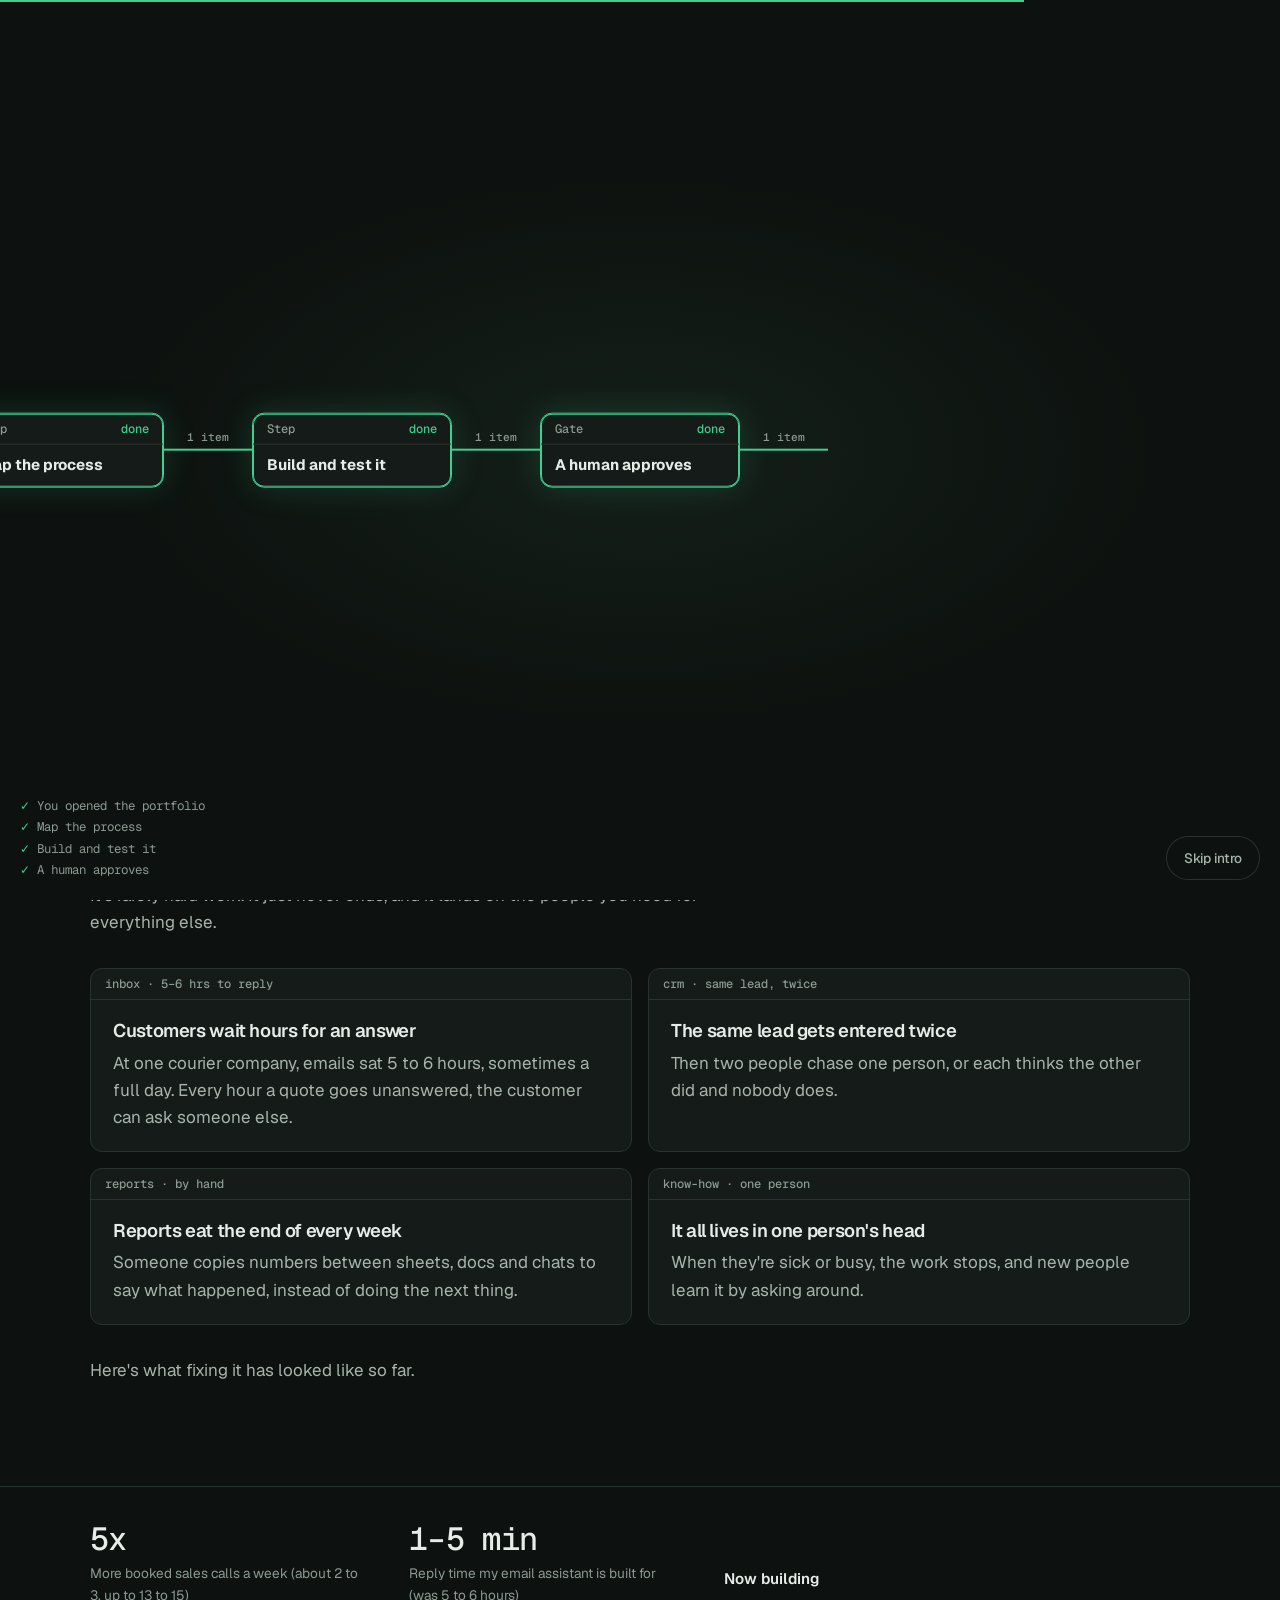
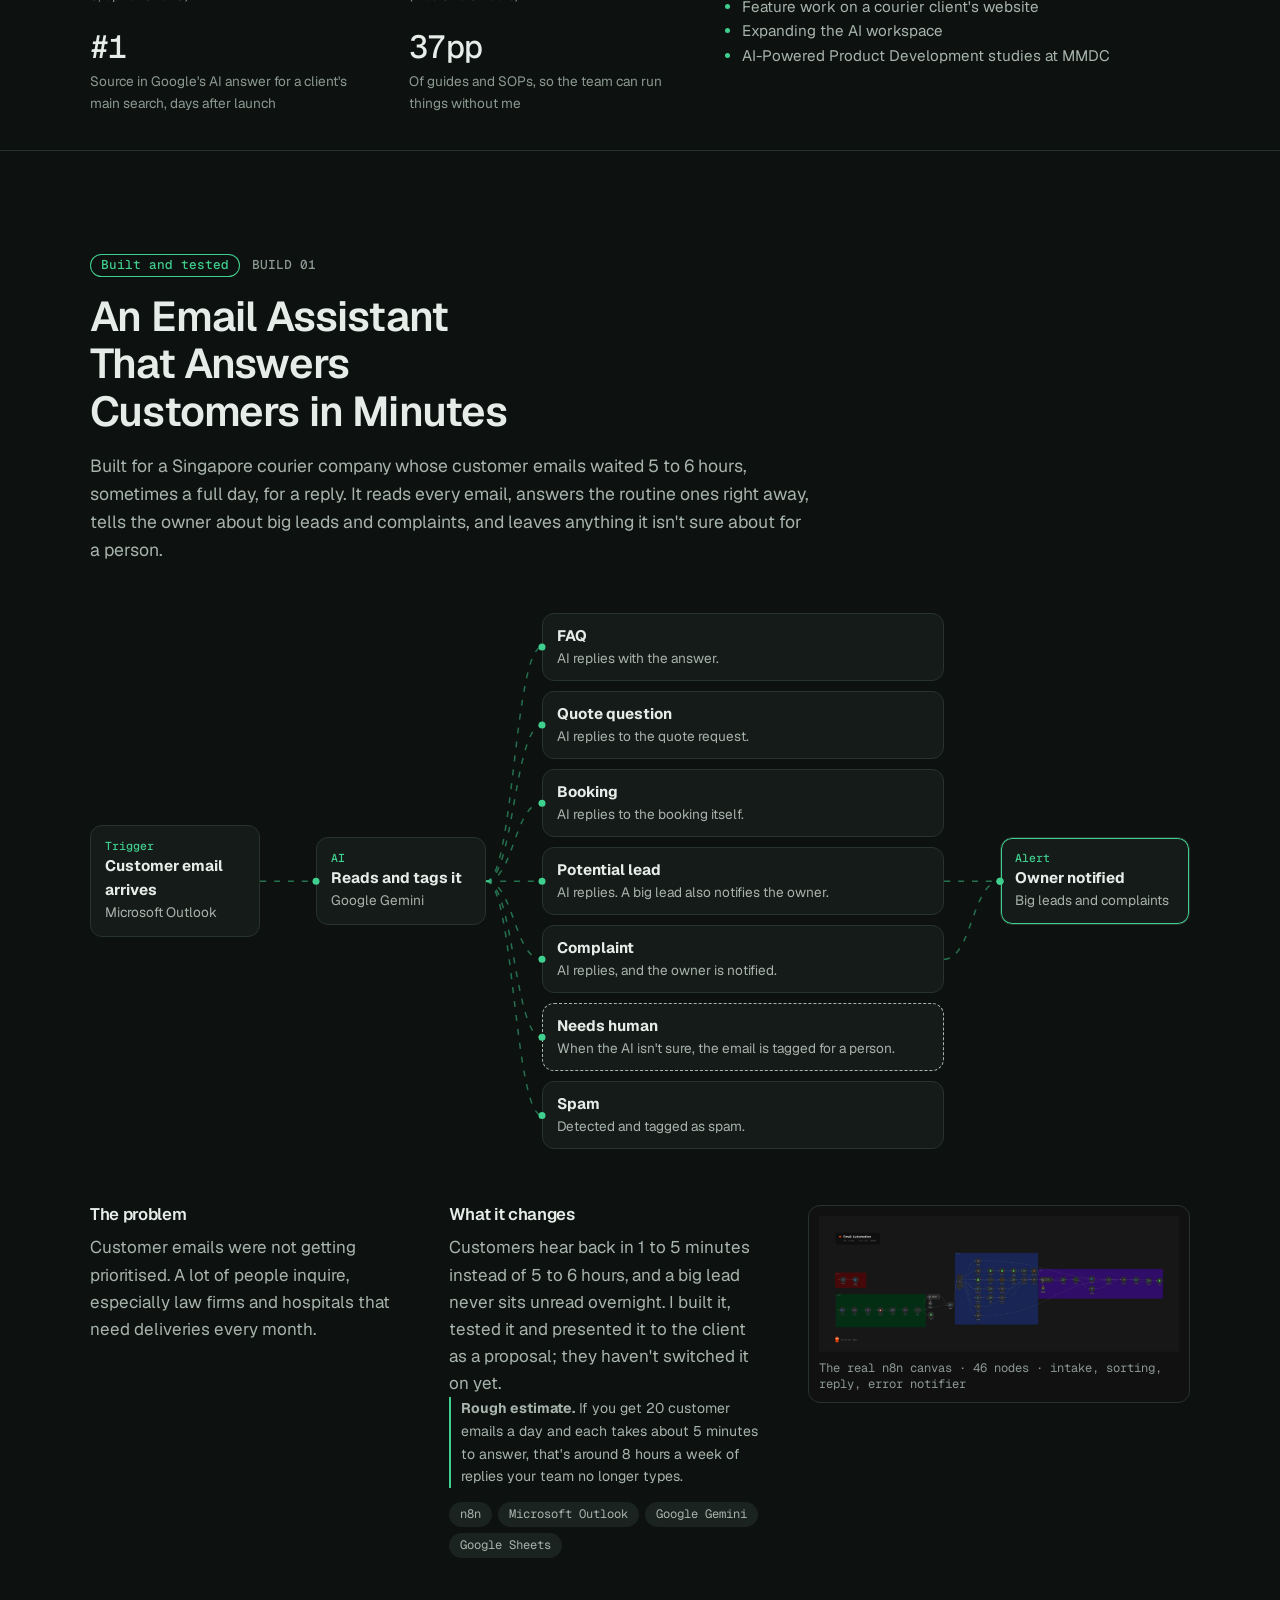
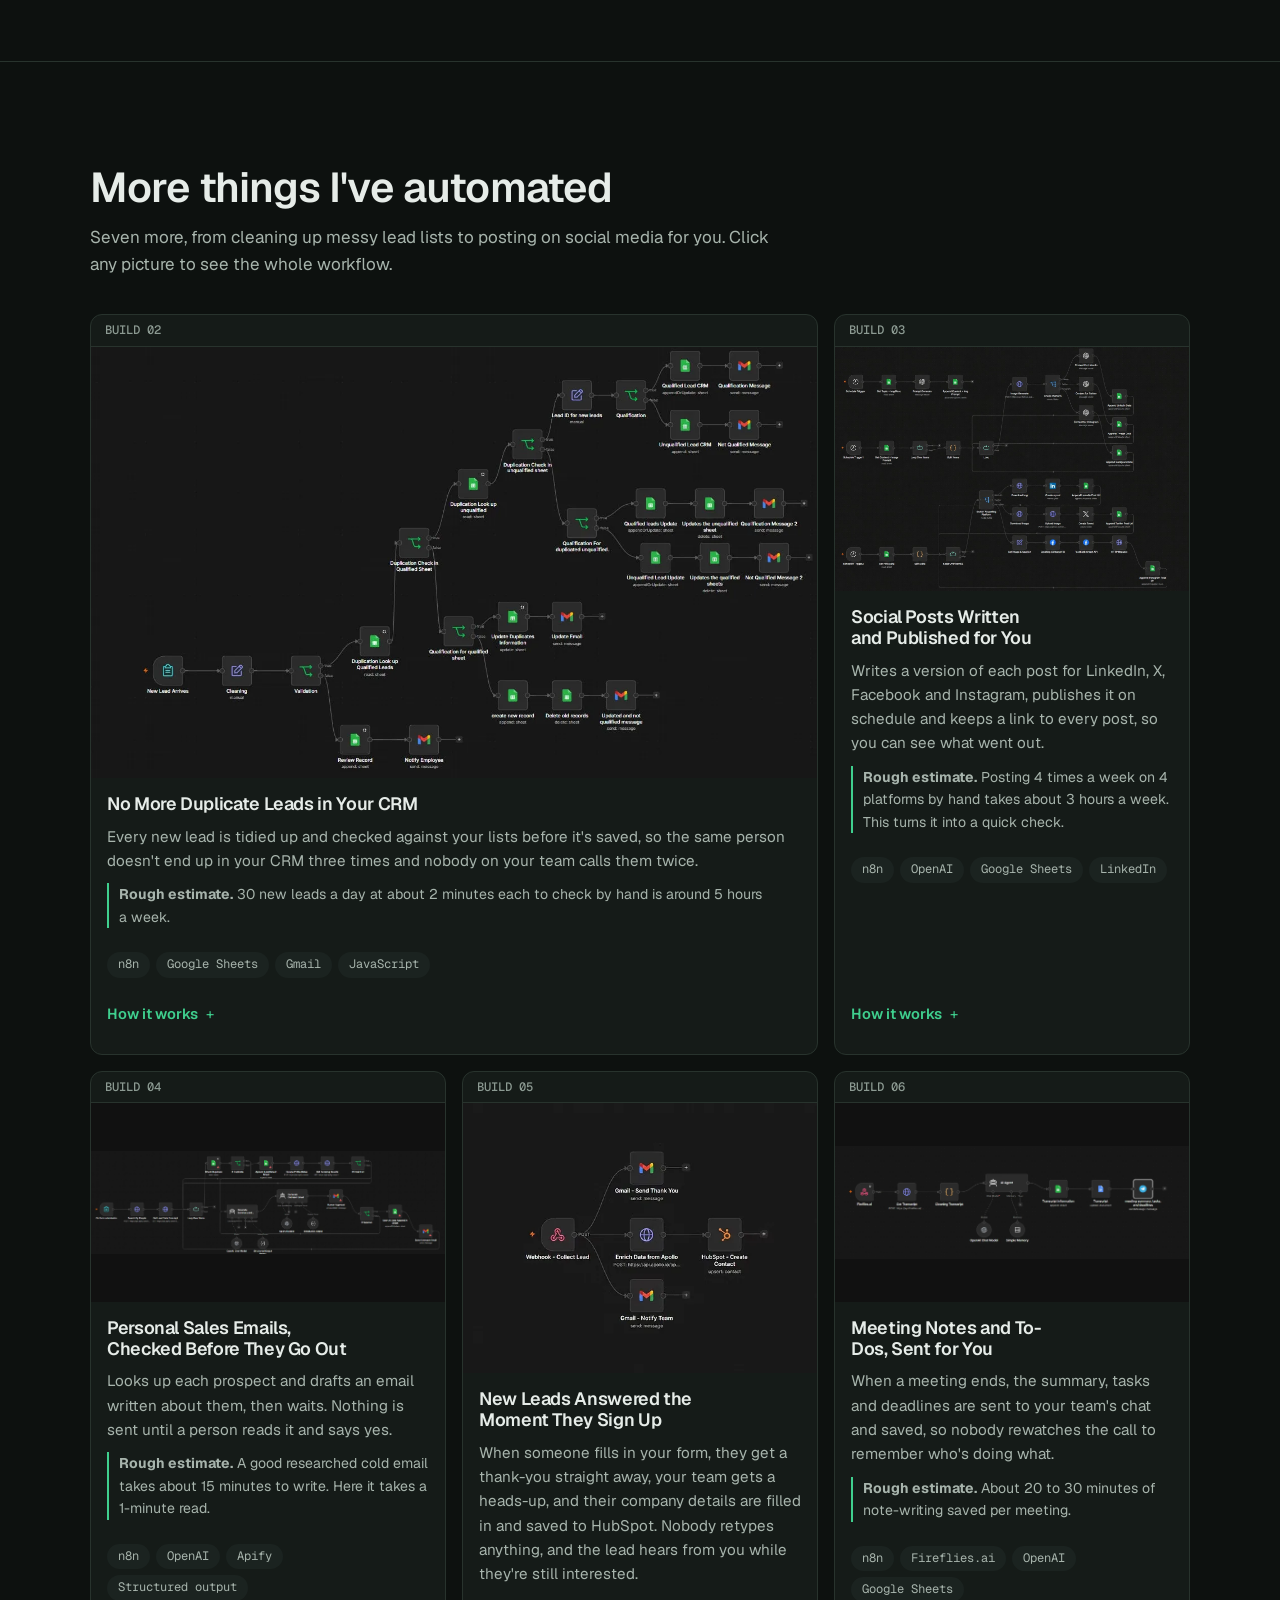
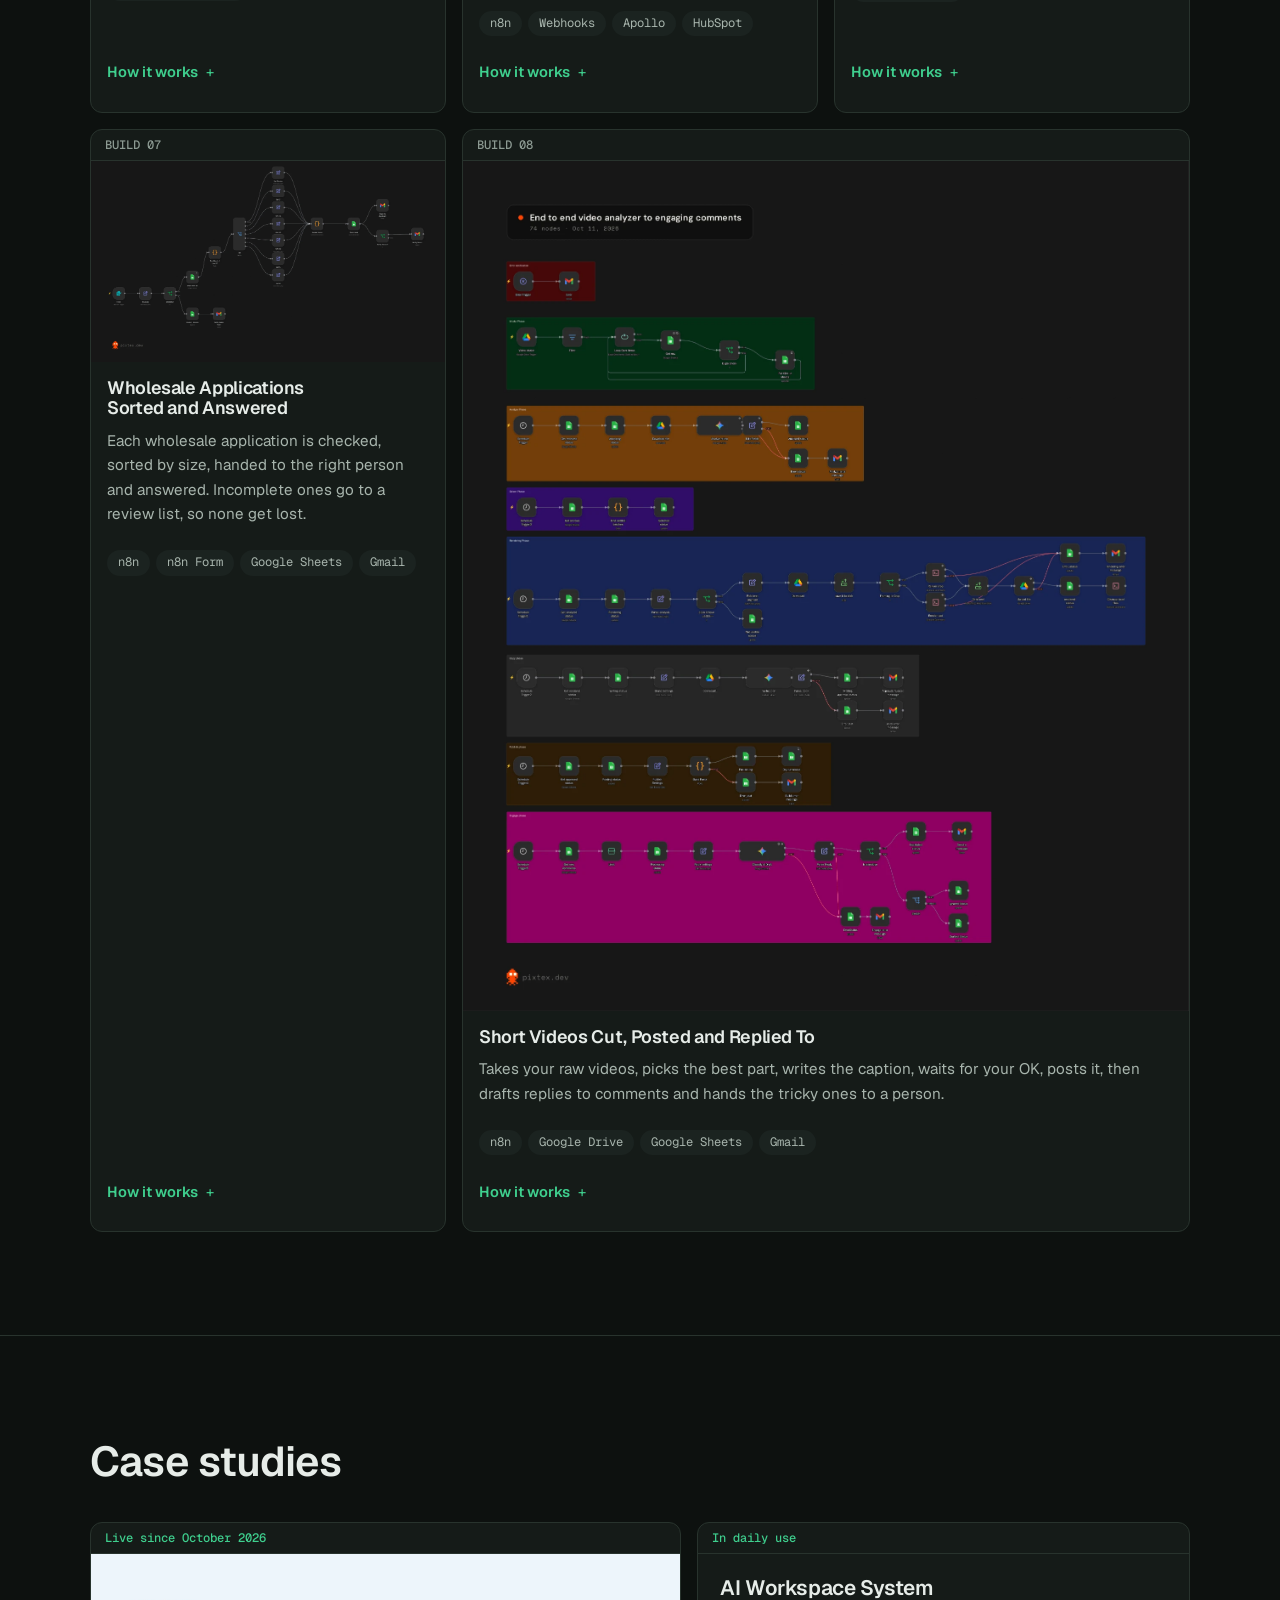
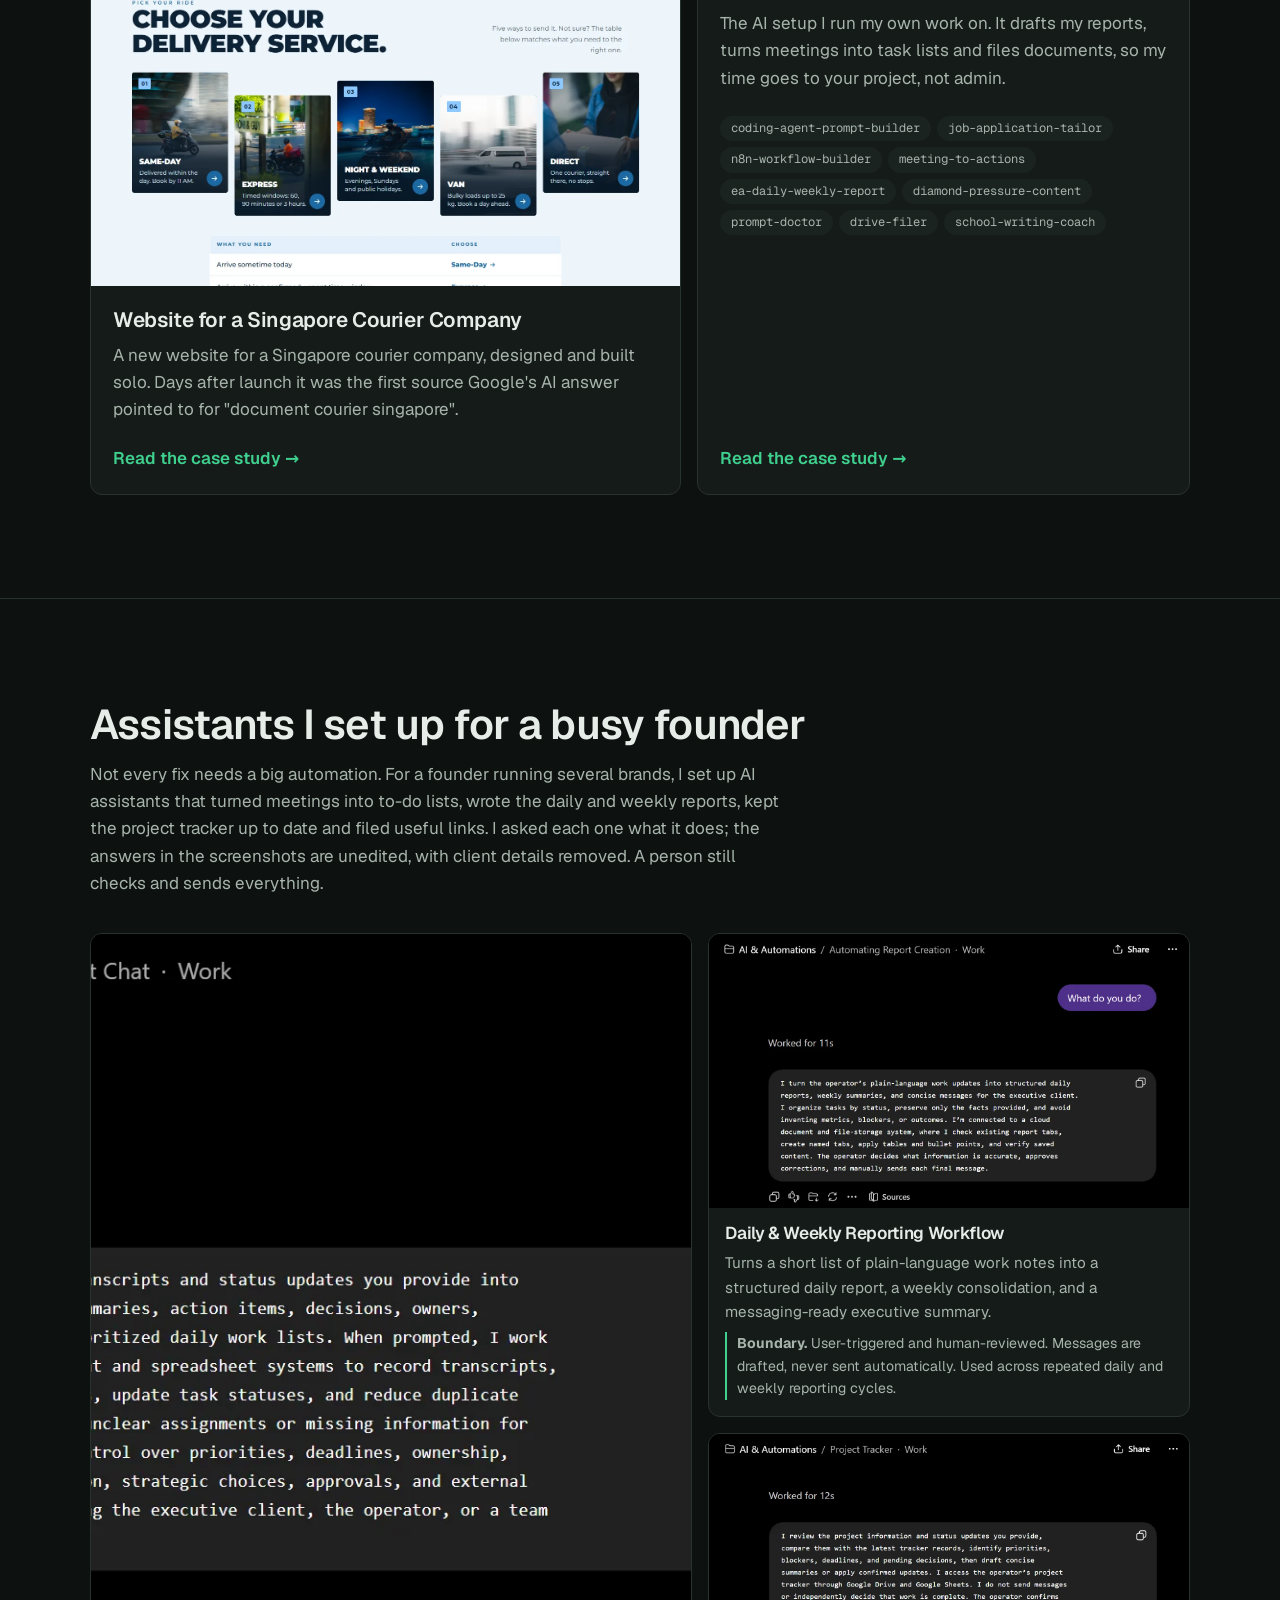
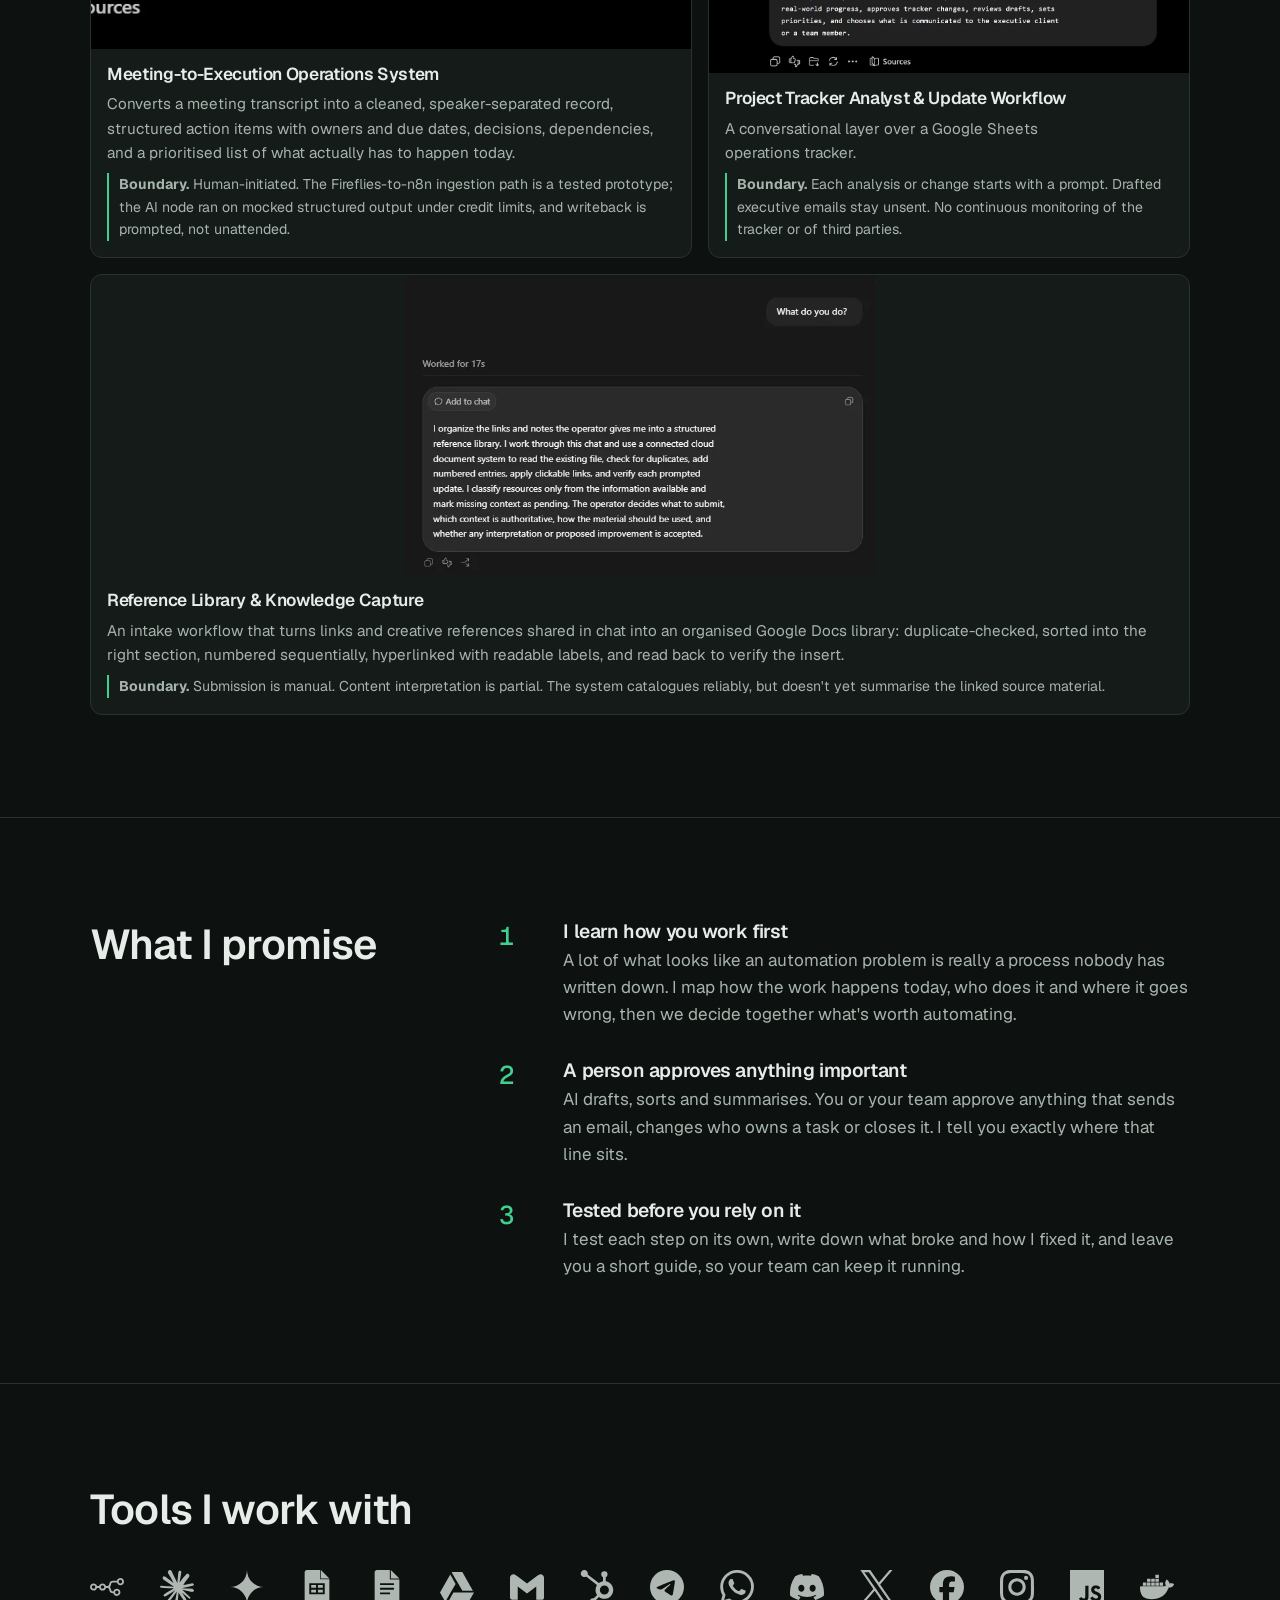
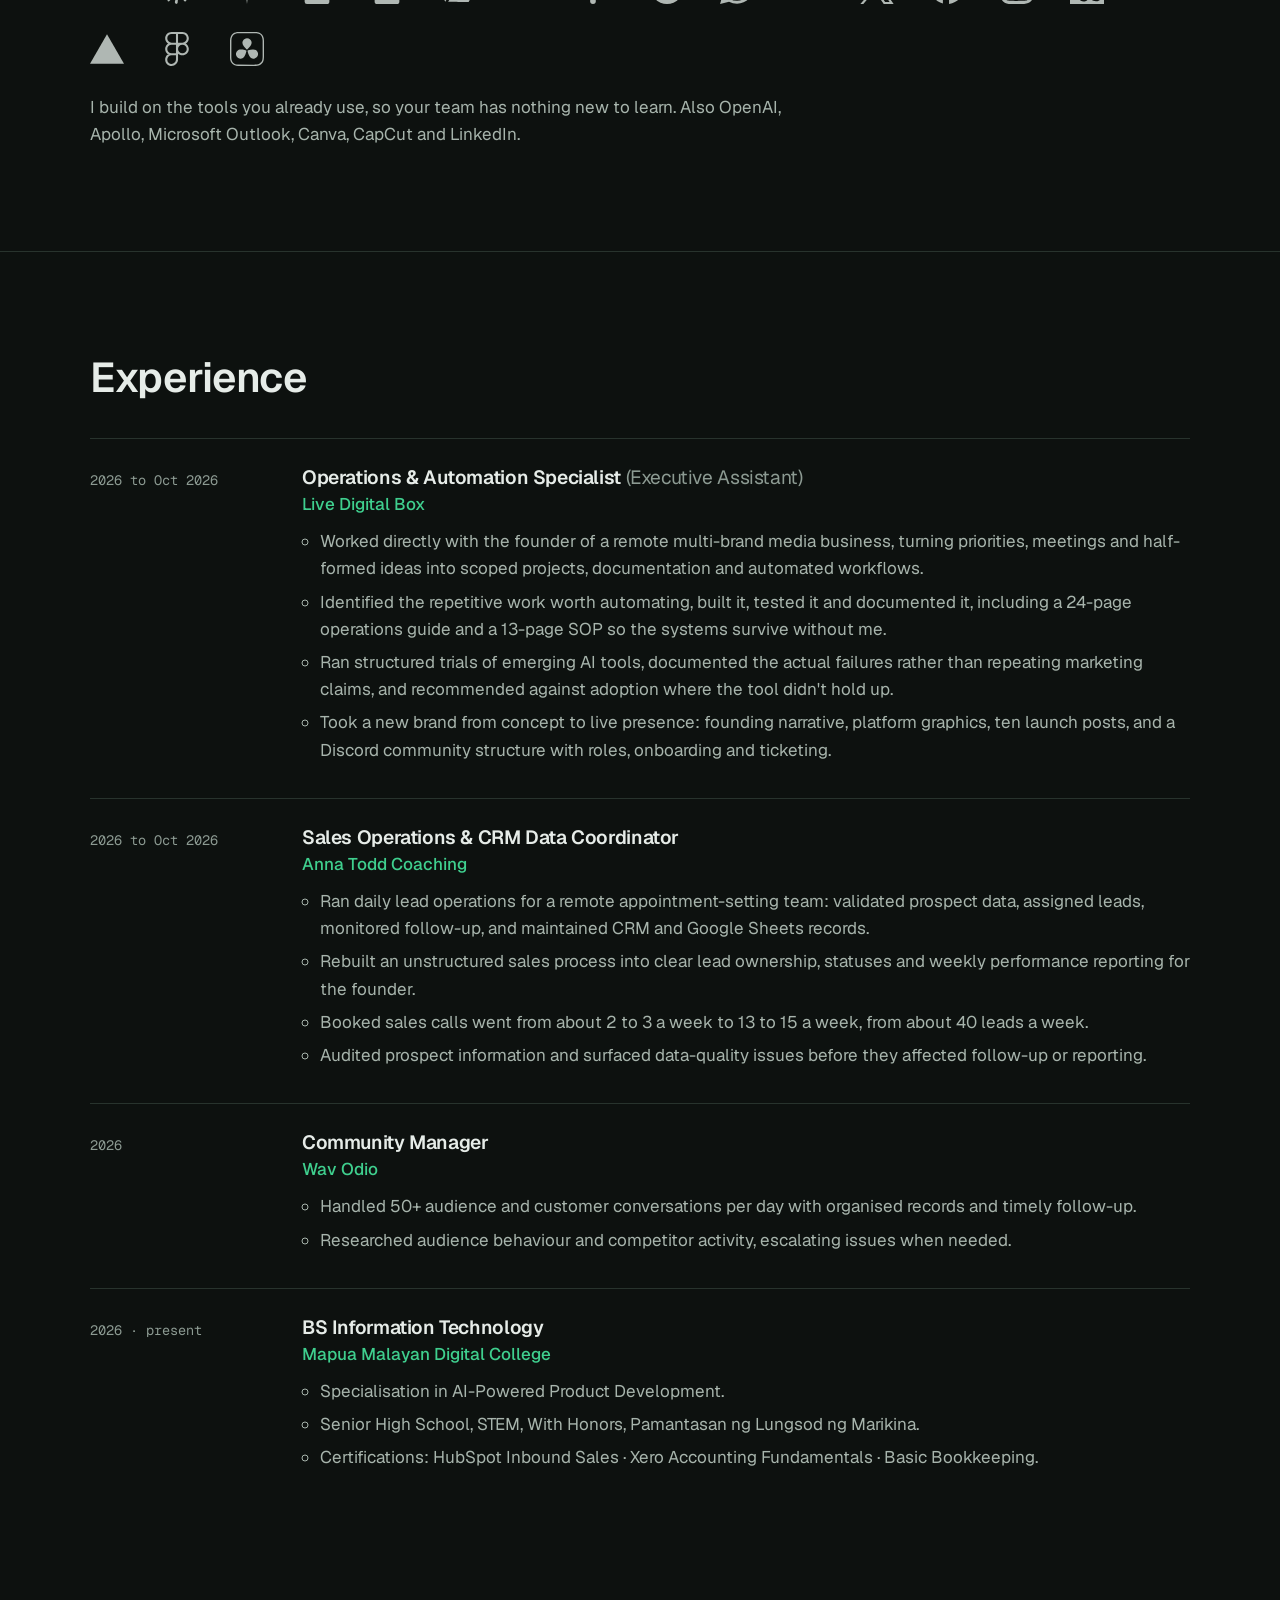
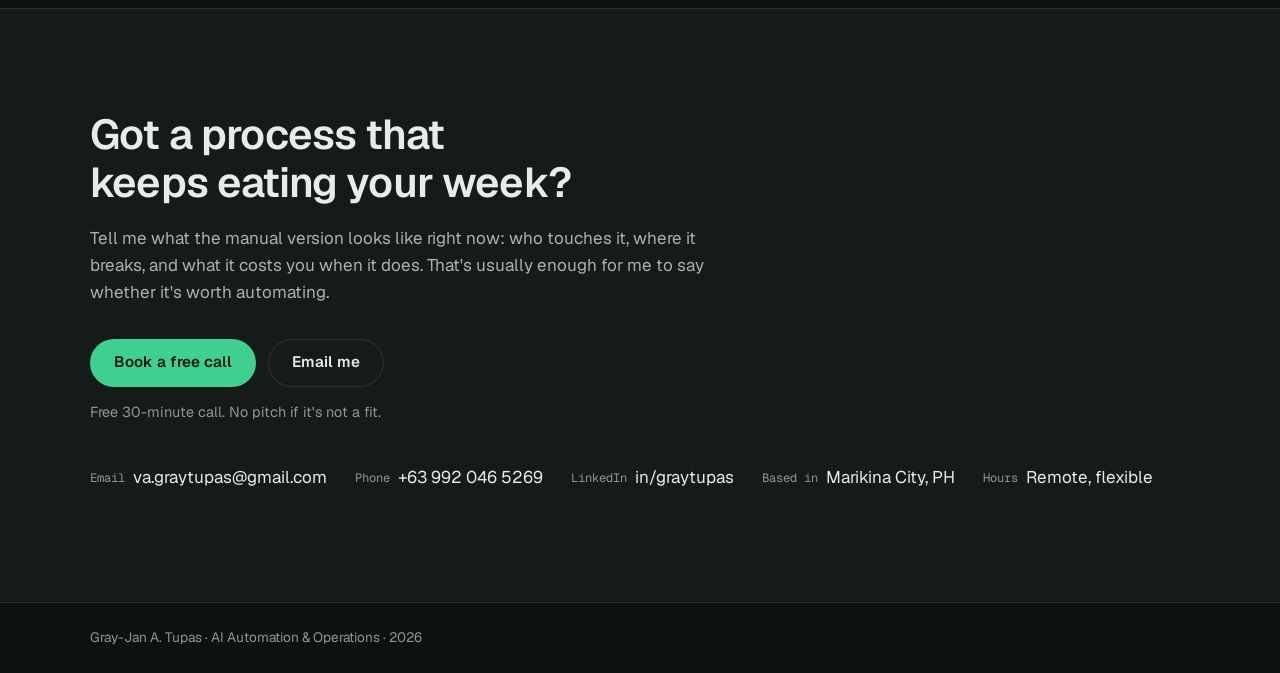
==== commit a17df523: "Home page follows Problem, Pain, Proof, Promise: new pain section under the hero, How I build become" ====
--- a/index.html
+++ b/index.html
@@ -48,13 +48,27 @@
           <header><span>gray-jan.tupas</span></header>
           <img src="img/gray-jan-tupas.webp" width="640" height="871" fetchpriority="high" alt="Gray-Jan A. Tupas, smiling, in a barong.">
         </figure>
-        <ol class="steps" aria-label="How I build"><li class="node step" id="h1"><b>I learn how you work first</b></li><li class="node step" id="h2"><b>A person approves anything important</b></li><li class="node step" id="h3"><b>Tested before you rely on it</b></li></ol>
+        <ol class="steps" aria-label="What I promise"><li class="node step" id="h1"><b>I learn how you work first</b></li><li class="node step" id="h2"><b>A person approves anything important</b></li><li class="node step" id="h3"><b>Tested before you rely on it</b></li></ol>
         <svg class="wires" aria-hidden="true" focusable="false"></svg>
       </div>
     </div>
   </section>
 
-  <section class="facts" aria-label="At a glance">
+  <section class="pain" aria-labelledby="pain-h">
+    <div class="in">
+      <h2 id="pain-h">Your team is busy with work a system could do</h2>
+      <p class="sub">It's rarely hard work. It just never ends, and it lands on the people you need for everything else.</p>
+      <ul class="pains">
+        <li class="node"><header><span>inbox · 5&ndash;6 hrs to reply</span></header><div class="body"><h3>Customers wait hours for an answer</h3><p>At one courier company, emails sat 5 to 6 hours, sometimes a full day. Every hour a quote goes unanswered, the customer can ask someone else.</p></div></li>
+        <li class="node"><header><span>crm · same lead, twice</span></header><div class="body"><h3>The same lead gets entered twice</h3><p>Then two people chase one person, or each thinks the other did and nobody does.</p></div></li>
+        <li class="node"><header><span>reports · by hand</span></header><div class="body"><h3>Reports eat the end of every week</h3><p>Someone copies numbers between sheets, docs and chats to say what happened, instead of doing the next thing.</p></div></li>
+        <li class="node"><header><span>know-how · one person</span></header><div class="body"><h3>It all lives in one person's head</h3><p>When they're sick or busy, the work stops, and new people learn it by asking around.</p></div></li>
+      </ul>
+      <p class="sub bridge">Here's what fixing it has looked like so far.</p>
+    </div>
+  </section>
+
+  <section class="facts" aria-label="Results so far">
     <div class="in">
       <dl class="stats"><div><dt>More booked sales calls a week (about 2 to 3, up to 13 to 15)</dt><dd>5x</dd></div><div><dt>Reply time my email assistant is built for (was 5 to 6 hours)</dt><dd>1&ndash;5 min</dd></div><div><dt>Source in Google's AI answer for a client's main search, days after launch</dt><dd>#1</dd></div><div><dt>Of guides and SOPs, so the team can run things without me</dt><dd>37pp</dd></div></dl>
       <div class="now"><h2>Now building</h2><ul><li>Feature work on a courier client's website</li><li>Expanding the AI workspace</li><li>AI-Powered Product Development studies at MMDC</li></ul></div>
@@ -300,7 +314,7 @@
 
   <section id="approach" class="approach">
     <div class="in">
-      <h2>How I build</h2>
+      <h2>What I promise</h2>
       <ol><li><h3>I learn how you work first</h3><p>A lot of what looks like an automation problem is really a process nobody has written down. I map how the work happens today, who does it and where it goes wrong, then we decide together what's worth automating.</p></li><li><h3>A person approves anything important</h3><p>AI drafts, sorts and summarises. You or your team approve anything that sends an email, changes who owns a task or closes it. I tell you exactly where that line sits.</p></li><li><h3>Tested before you rely on it</h3><p>I test each step on its own, write down what broke and how I fixed it, and leave you a short guide, so your team can keep it running.</p></li></ol>
     </div>
   </section>
--- a/styles.css
+++ b/styles.css
@@ -101,6 +101,14 @@
   @keyframes rise { from { opacity: 0; transform: translateY(14px); } }
   @keyframes flow { to { stroke-dashoffset: -28; } }
 }
+
+/* ============ HOME: PAIN ============ */
+.pains { list-style: none; margin: 32px 0 0; padding: 0; display: grid; gap: 16px; }
+@media (min-width: 700px) { .pains { grid-template-columns: repeat(2, minmax(0, 1fr)); } }
+.pains .body { padding: 20px 22px; }
+.pains h3 { font-size: 1.15rem; }
+.pains p { margin-top: 8px; color: var(--text-2); }
+.bridge { margin-top: 32px; }
 
 /* ============ HOME: FACTS ============ */
 .facts { padding: 36px 0; }
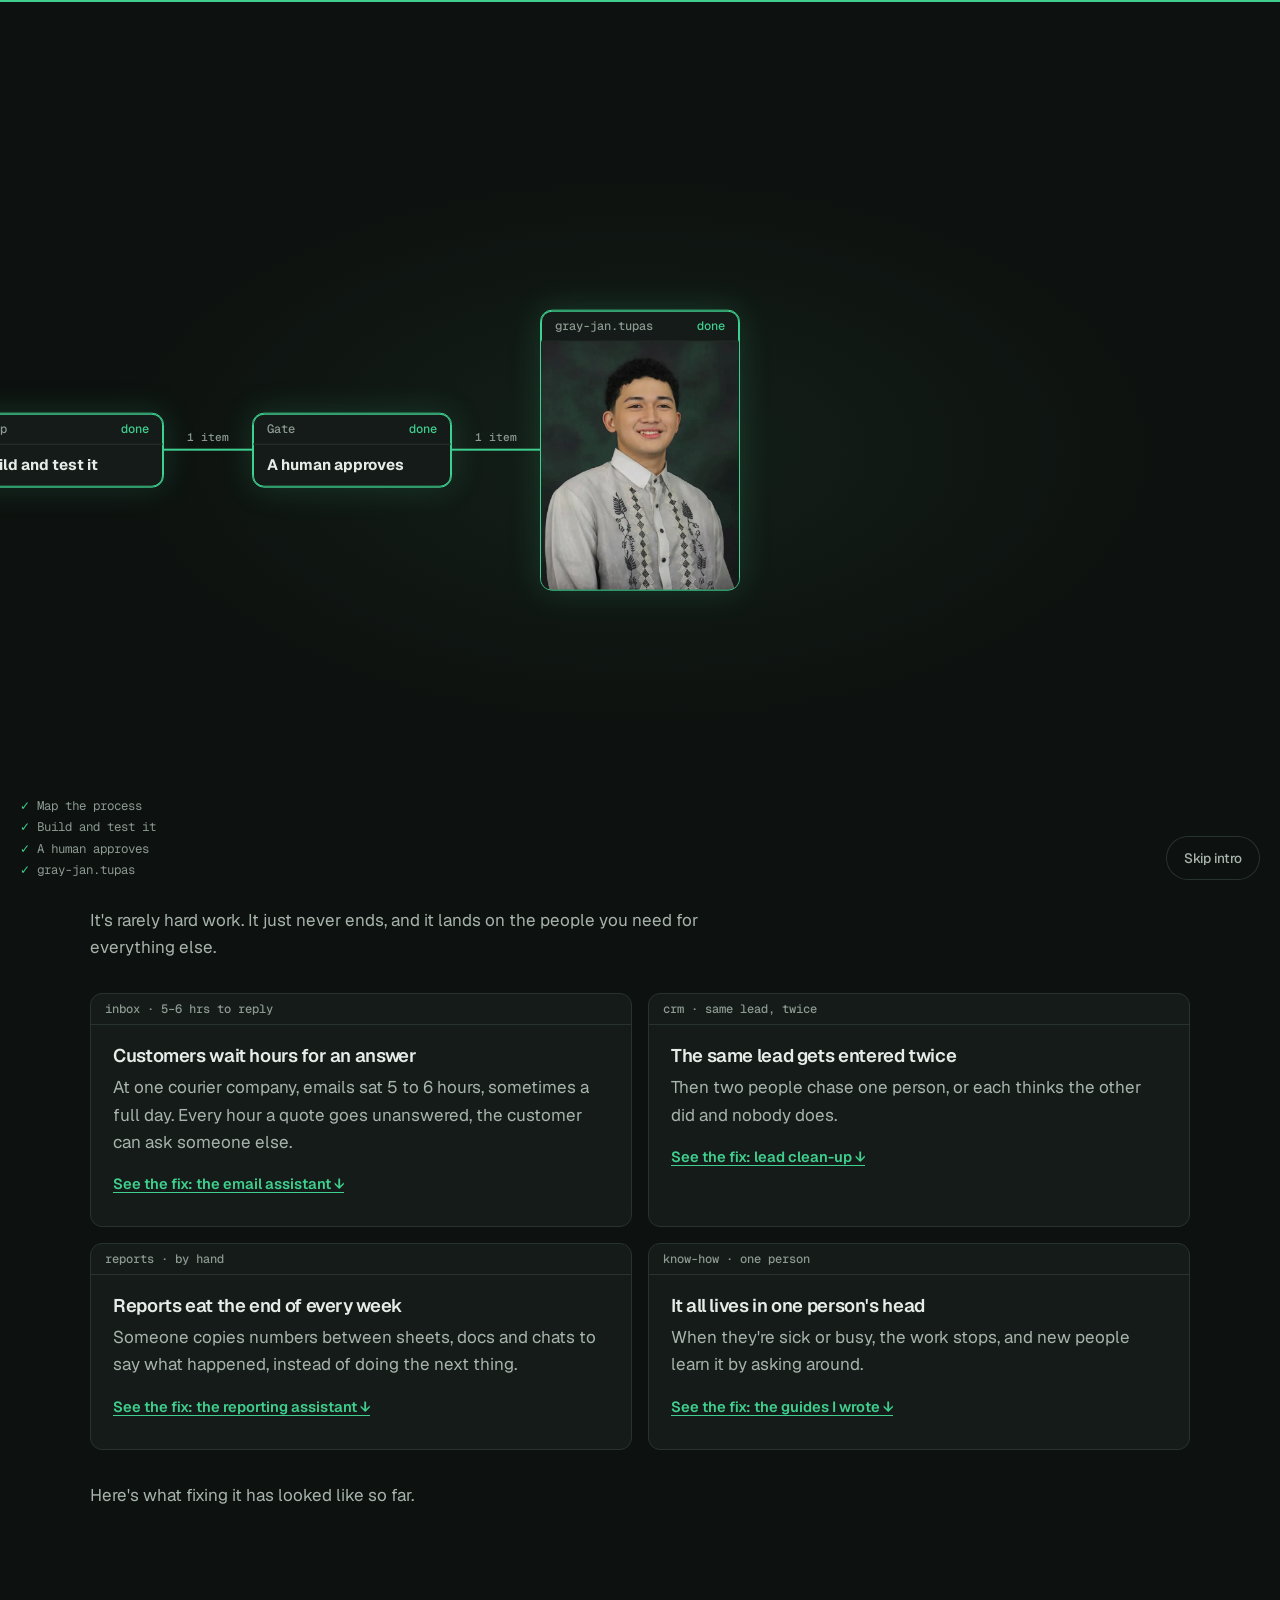
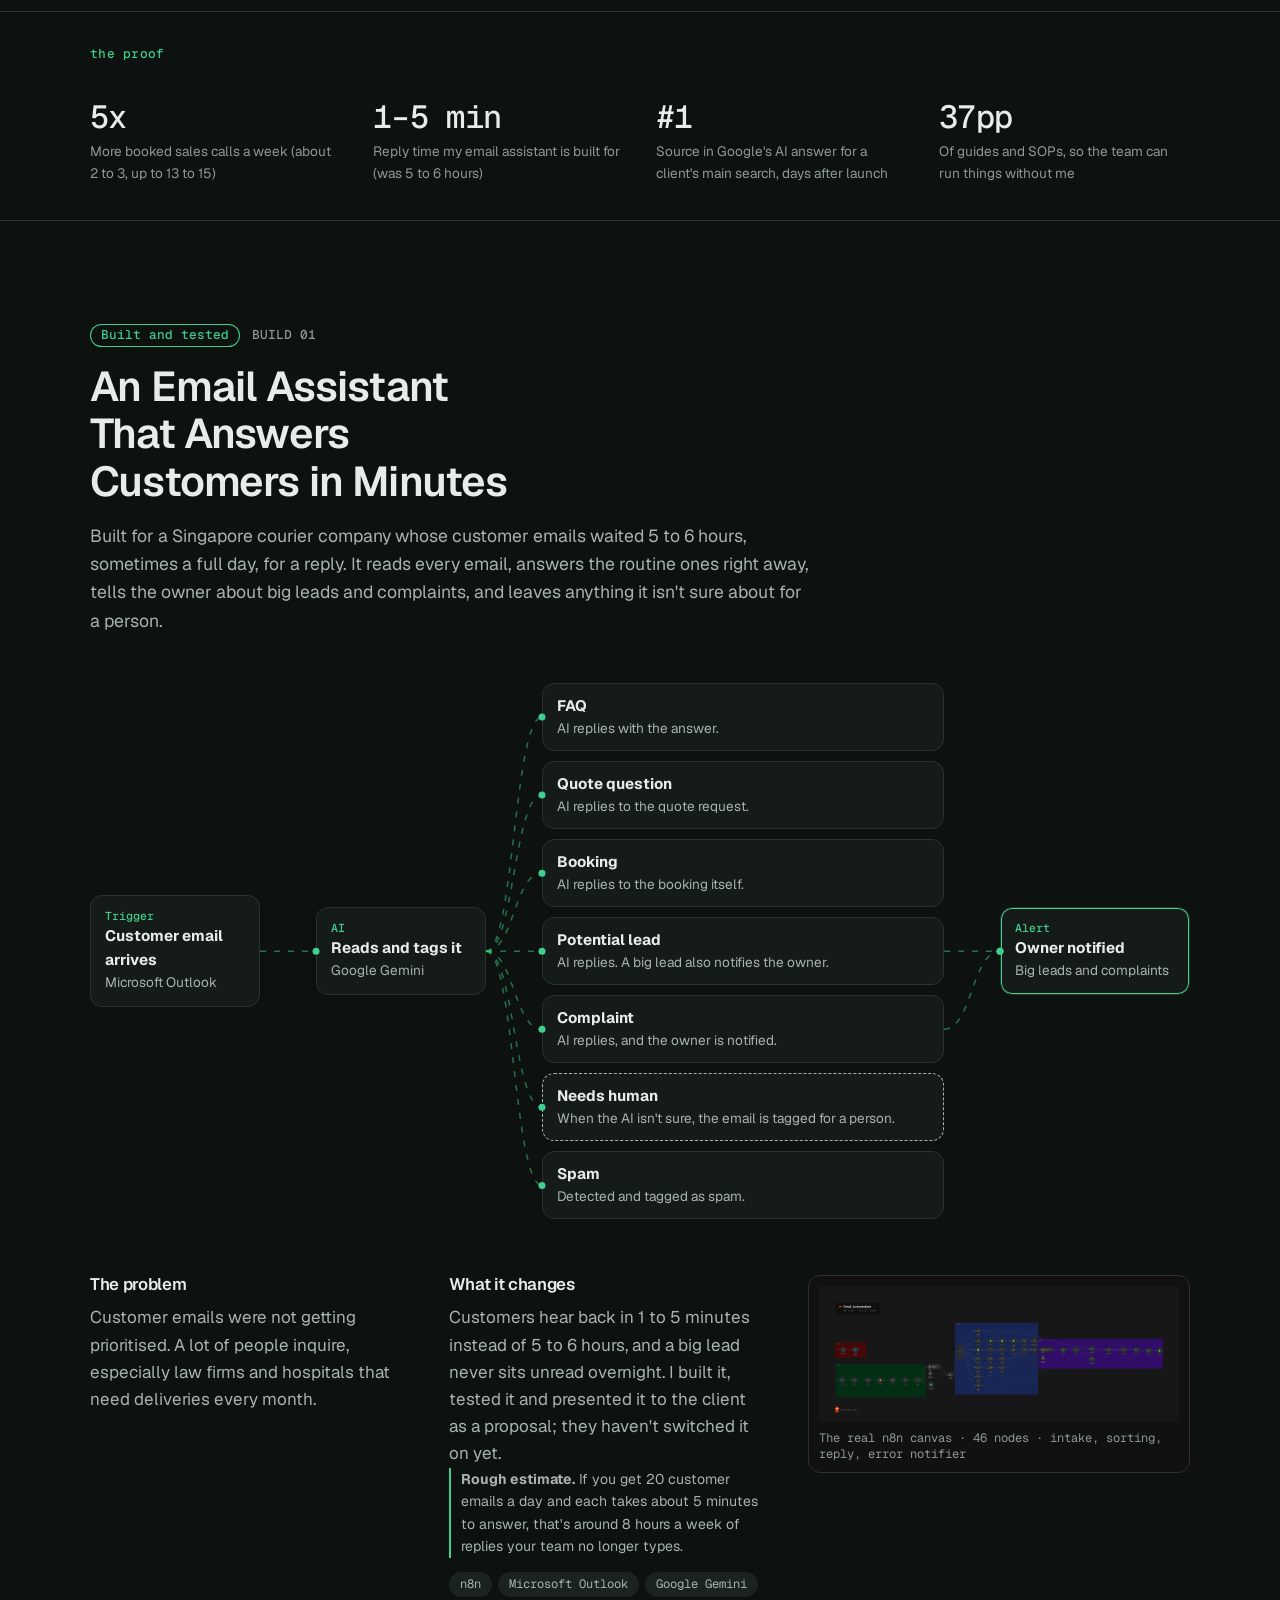
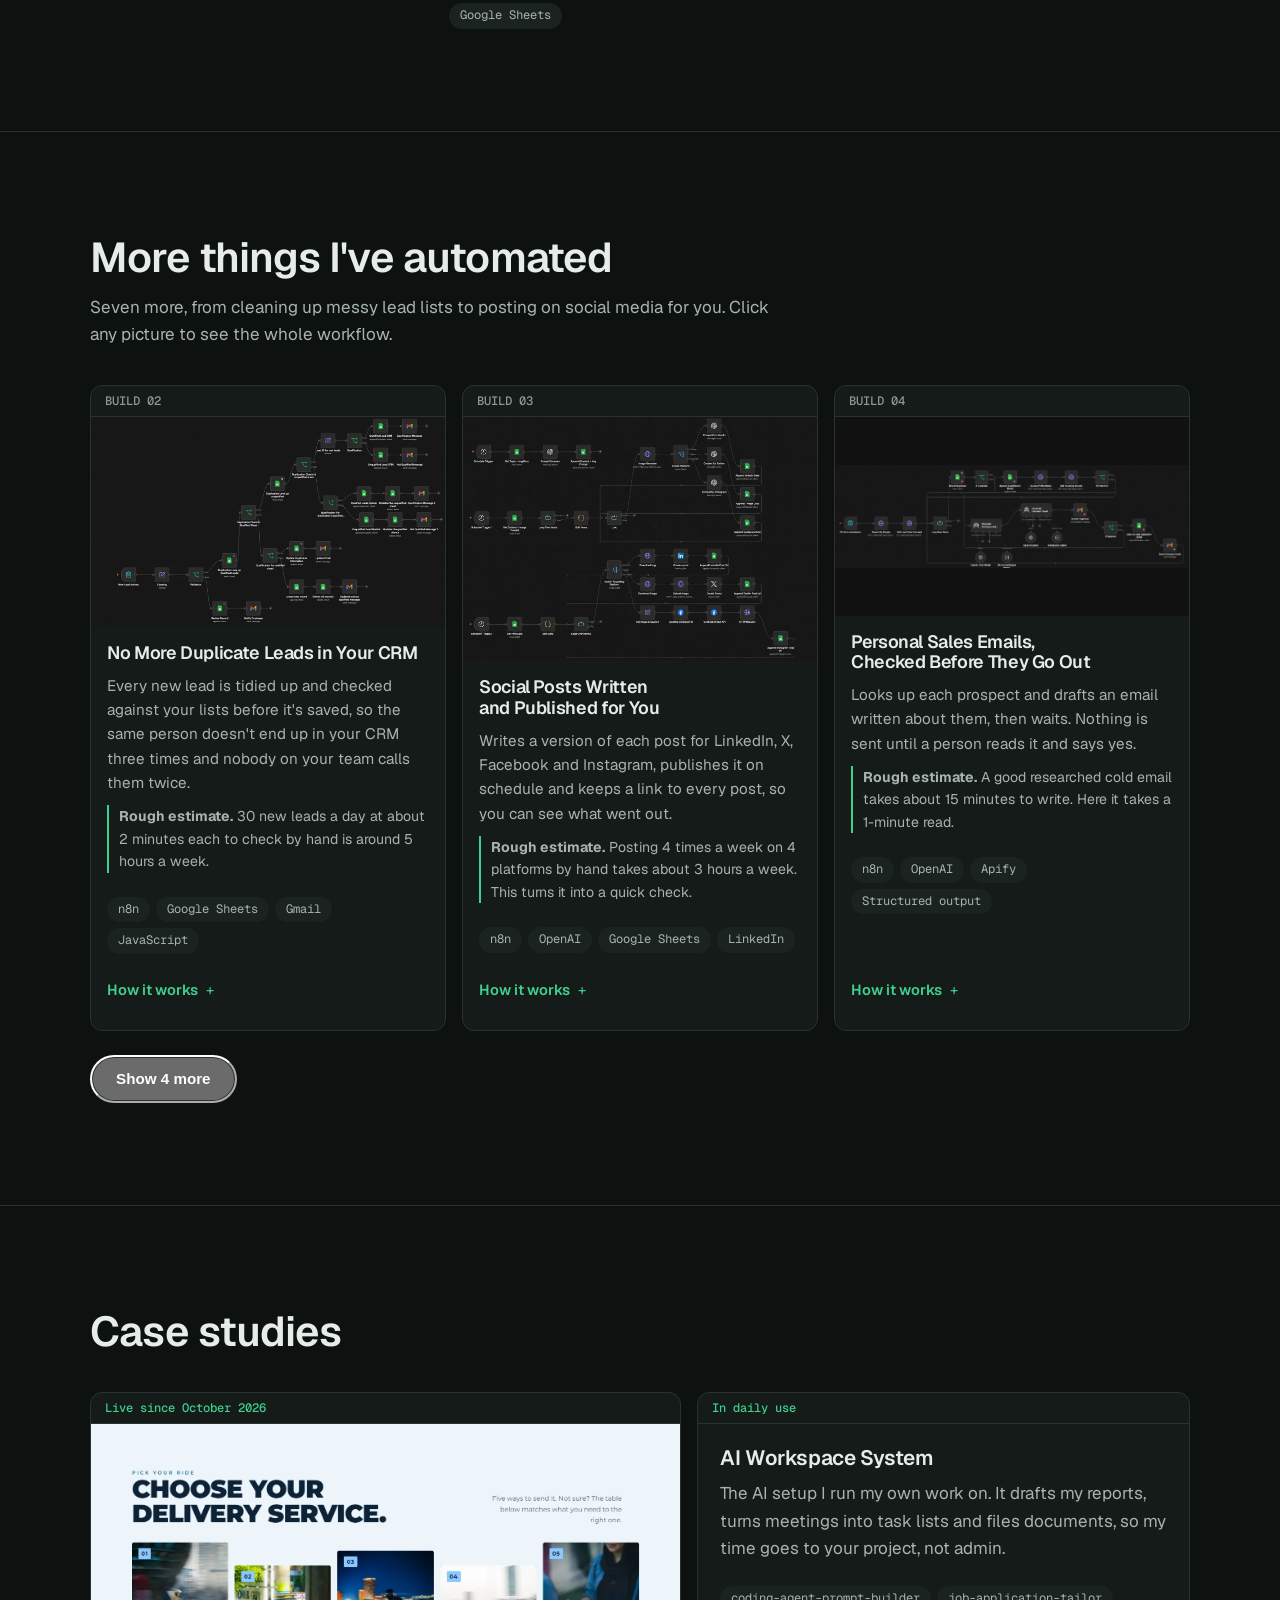
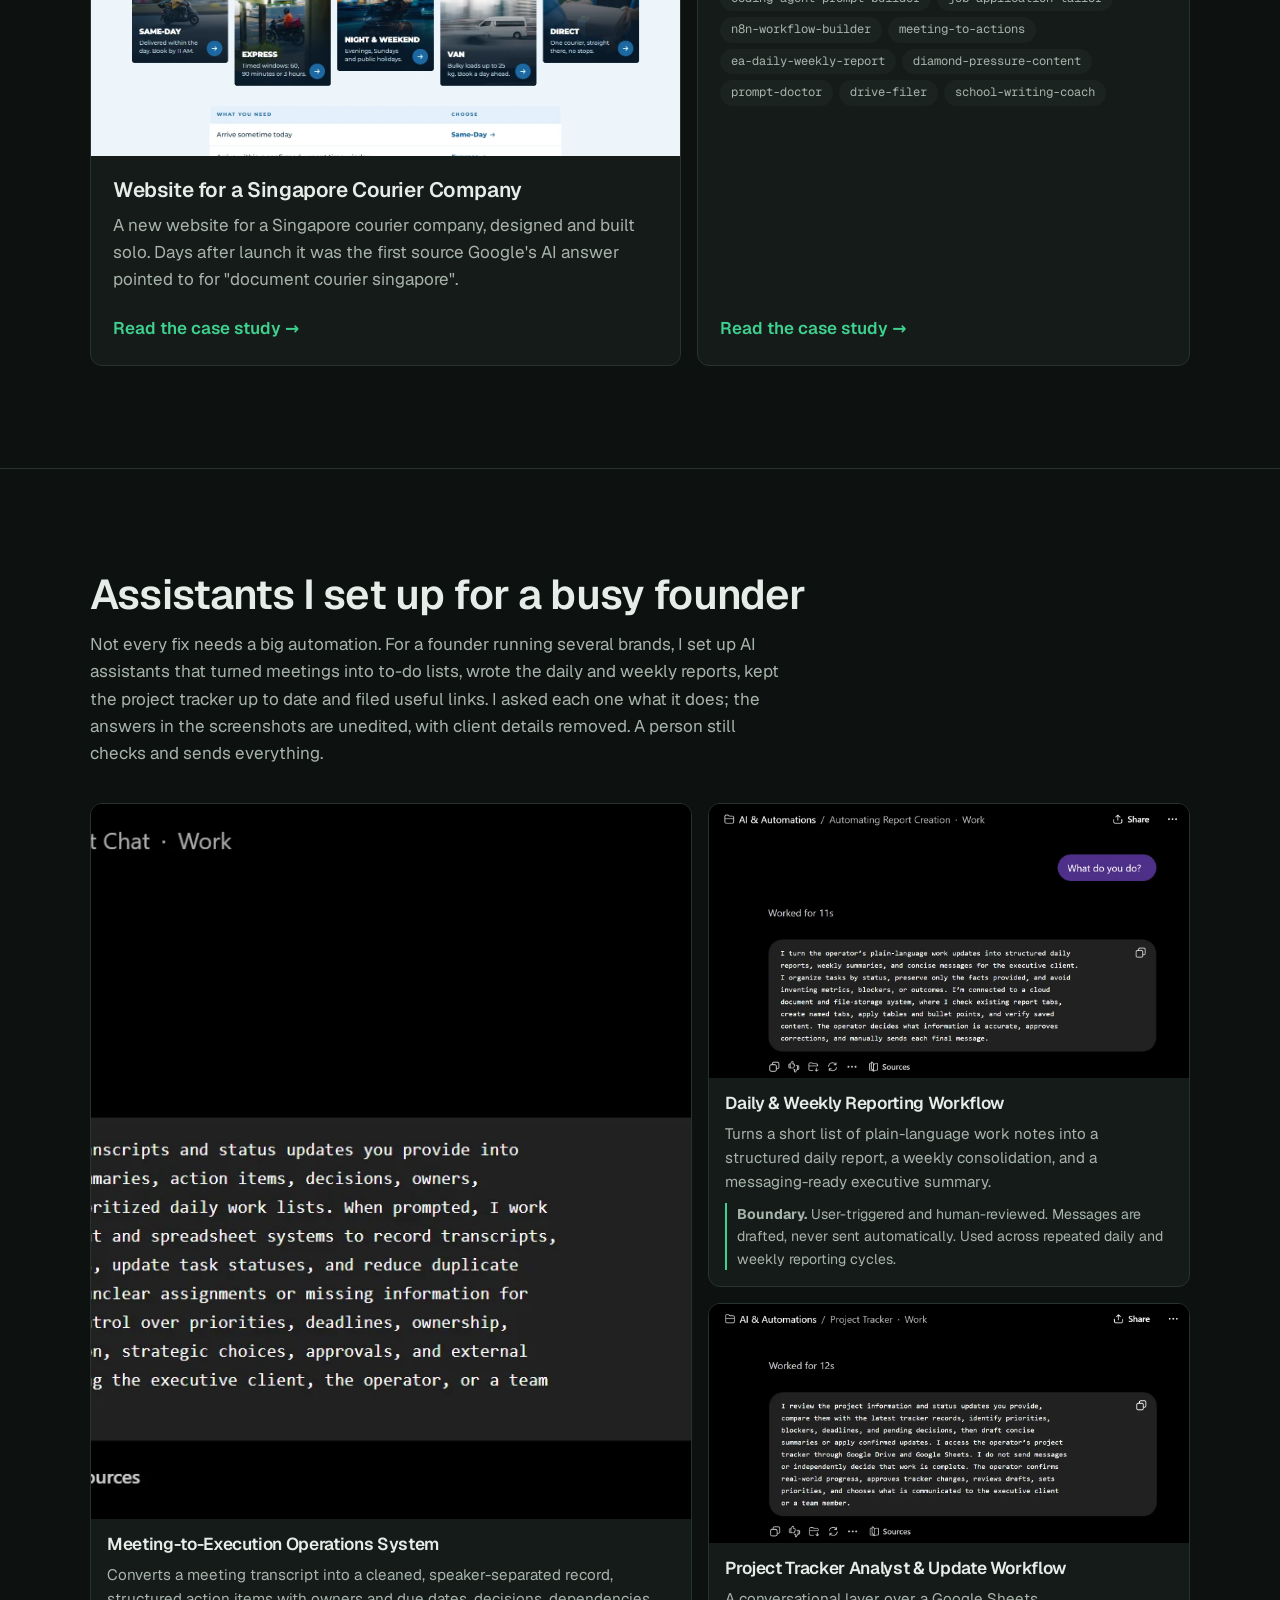
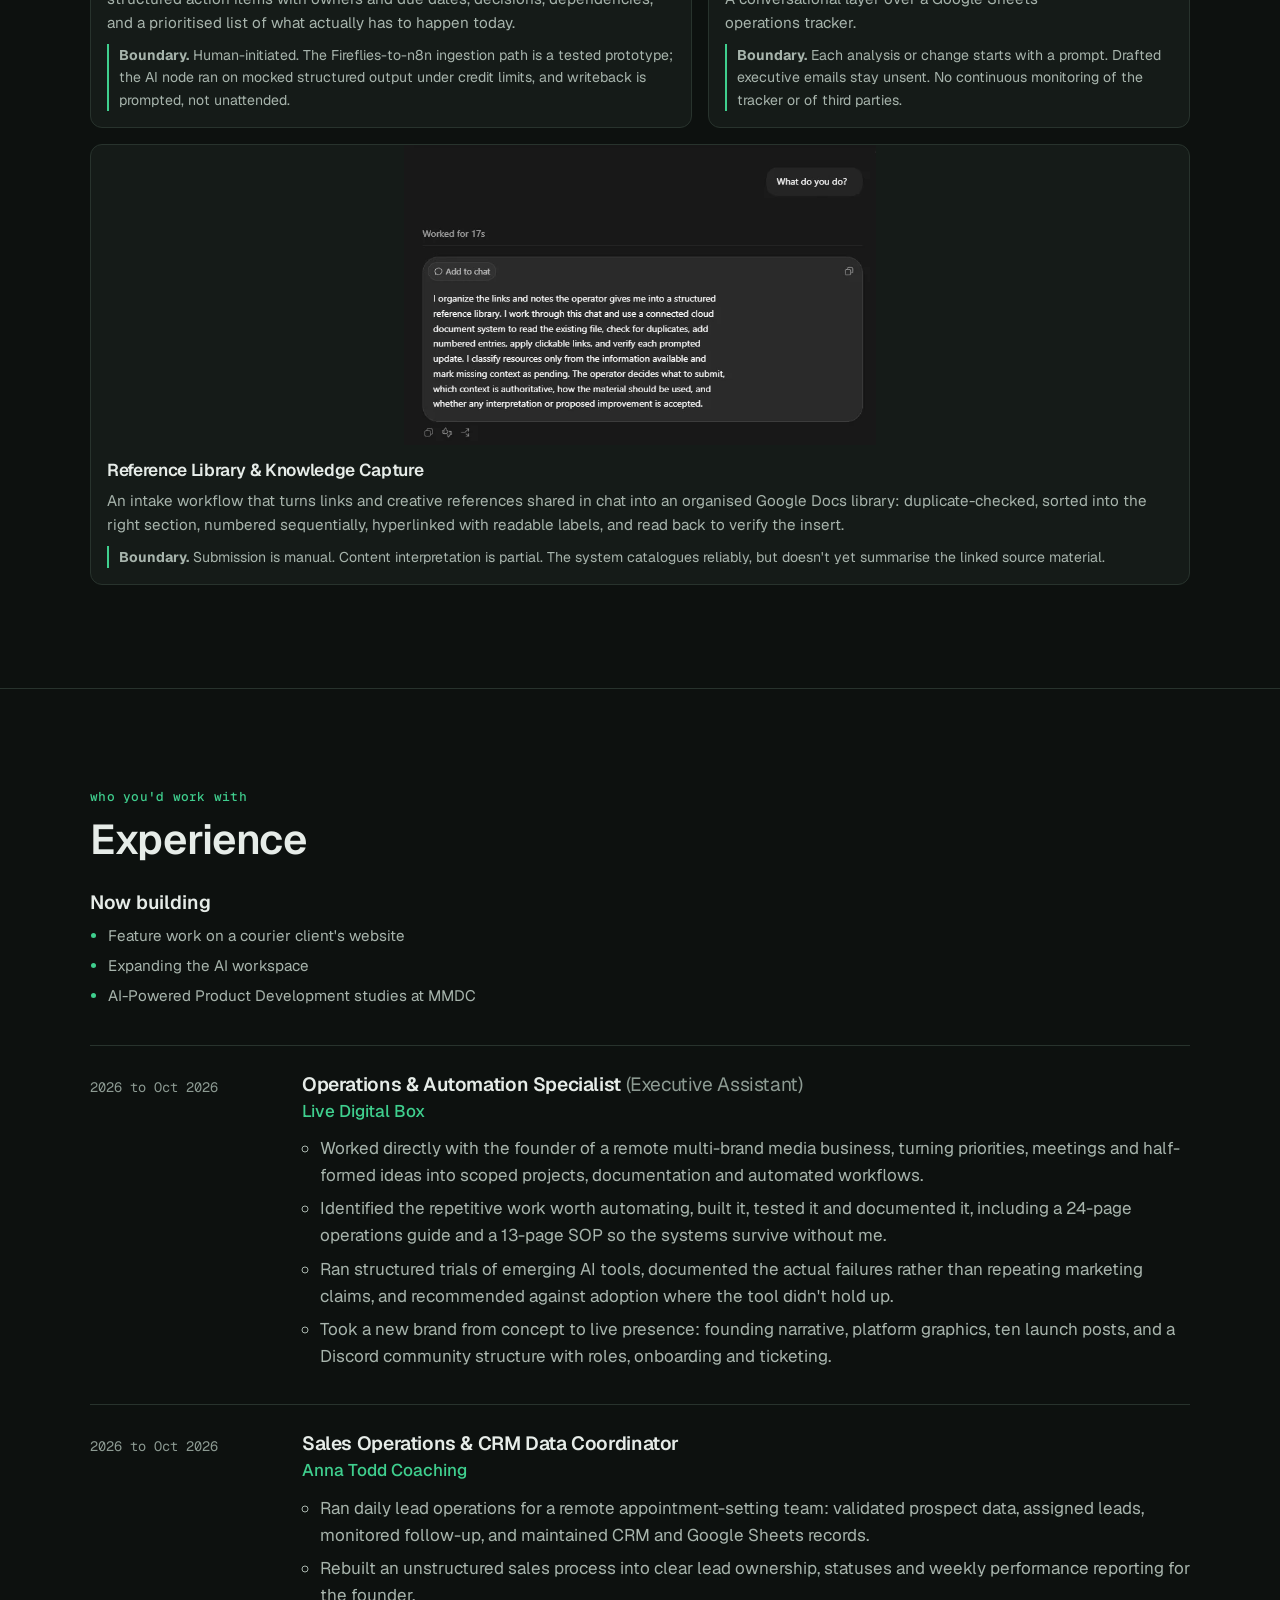
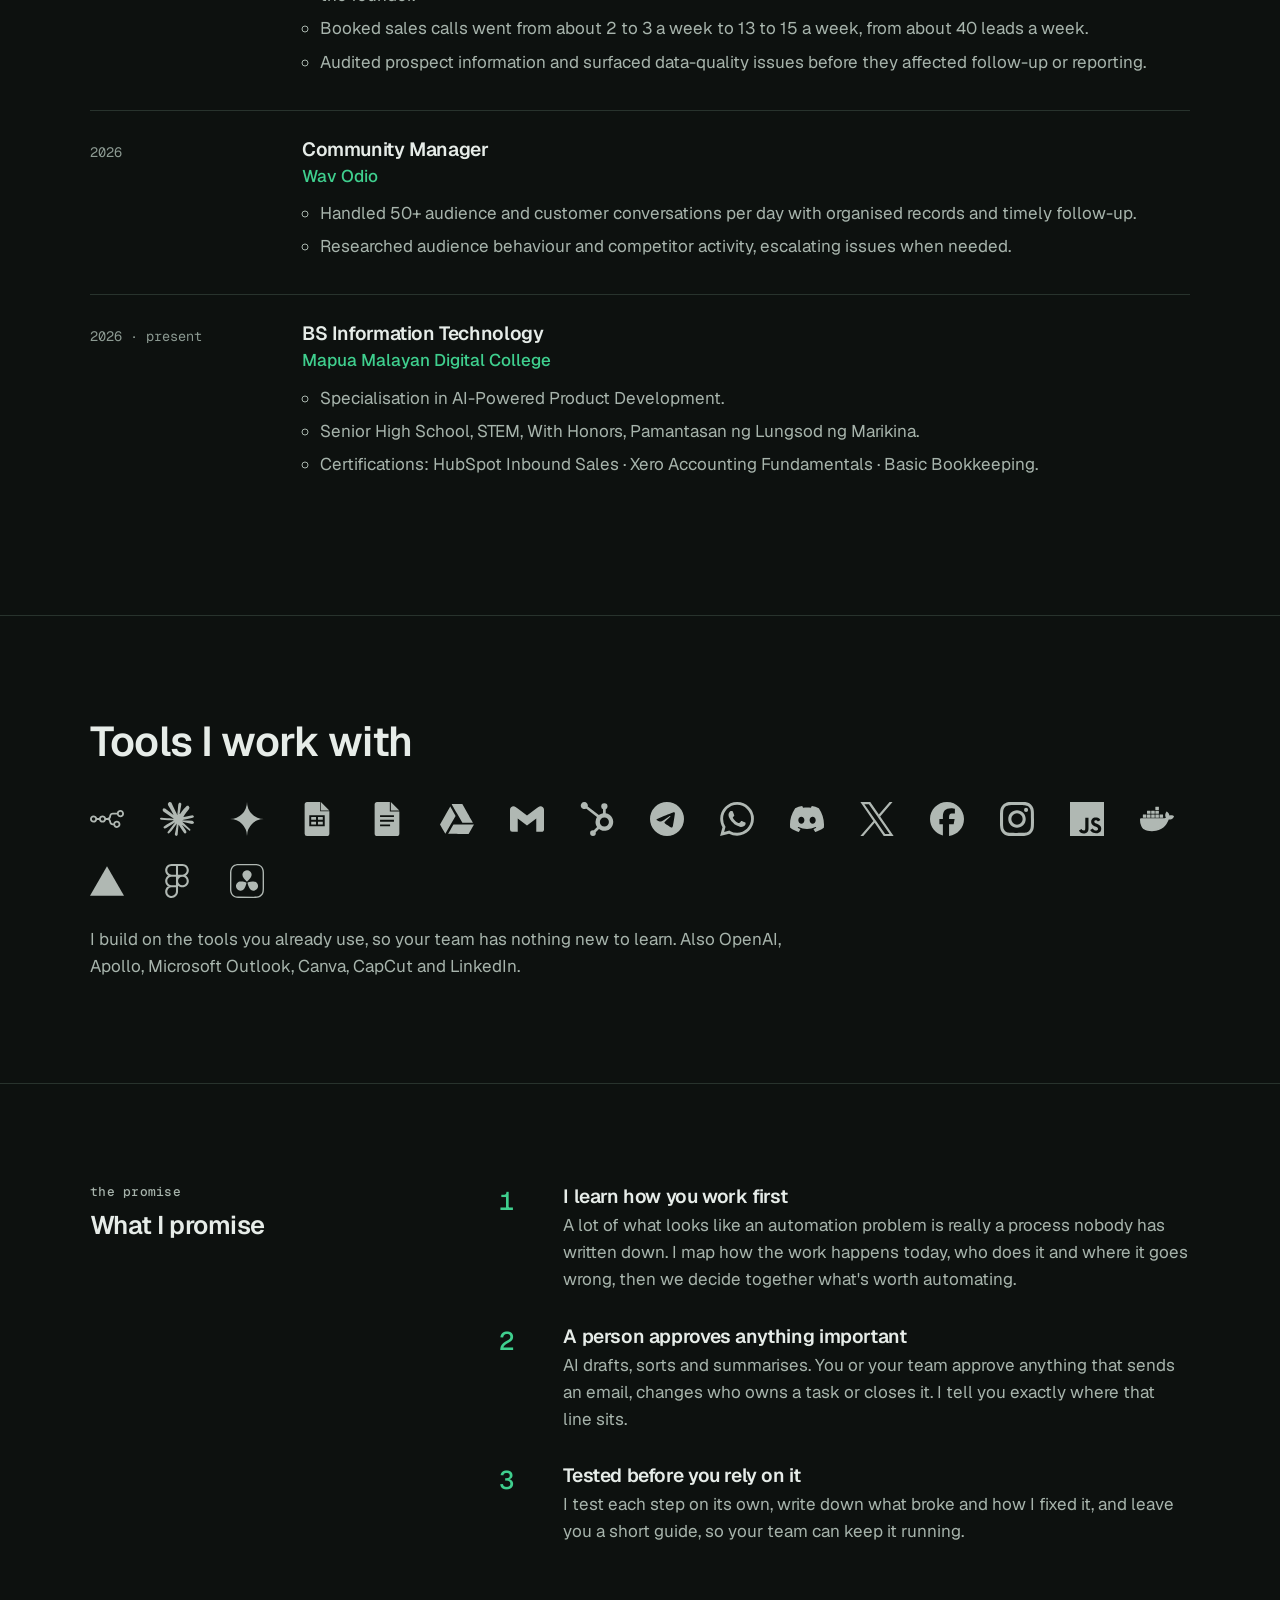
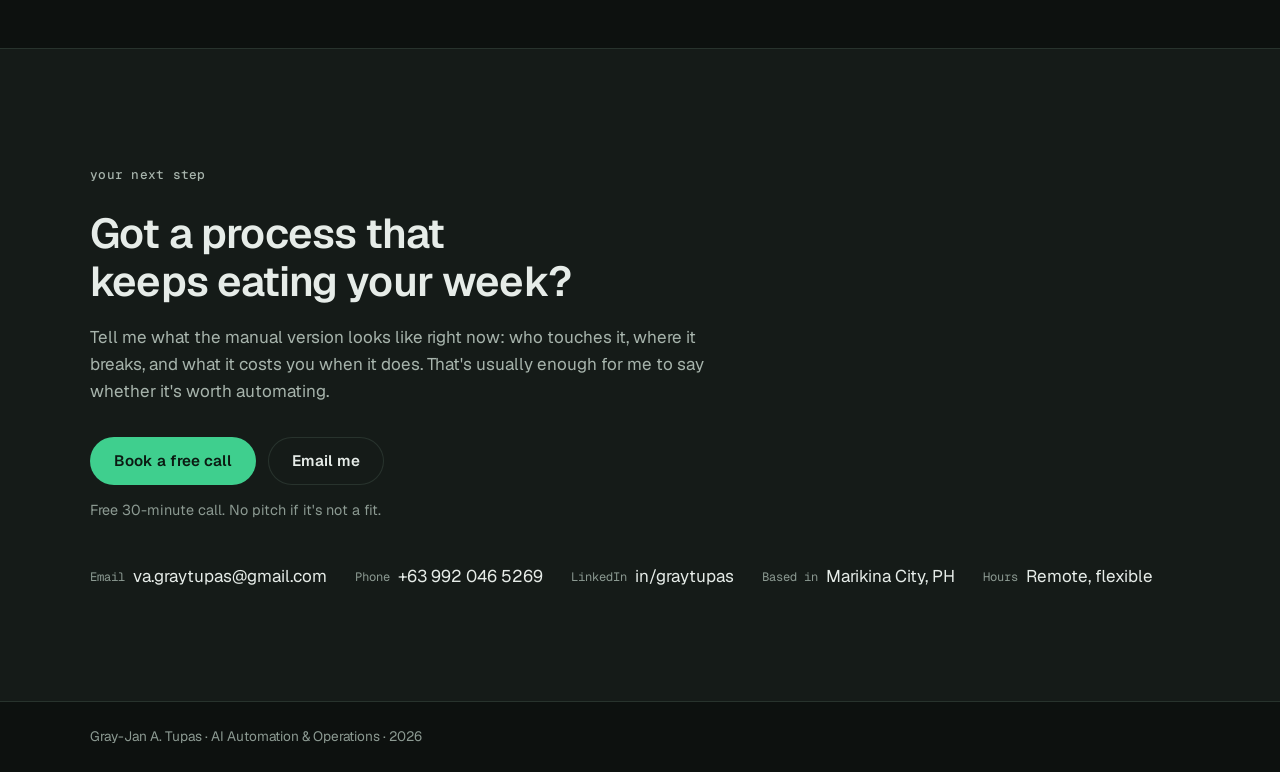
==== commit bdf23758: "Organise the home page into five steps: kicker labels, a side wire that lights the current step, pai" ====
--- a/index.html
+++ b/index.html
@@ -31,6 +31,8 @@
   </div>
 </header>
 
+<nav class="rail" aria-label="Steps on this page"><a href="#problem"><span>the problem</span></a><a href="#proof"><span>the proof</span></a><a href="#about"><span>who you'd work with</span></a><a href="#approach"><span>the promise</span></a><a href="#contact"><span>your next step</span></a></nav>
+
 <main id="main">
   <section class="hero">
     <div class="in">
@@ -54,24 +56,26 @@
     </div>
   </section>
 
-  <section class="pain" aria-labelledby="pain-h">
-    <div class="in">
+  <section class="pain" id="problem" aria-labelledby="pain-h">
+    <div class="in">
+      <p class="kicker">the problem</p>
       <h2 id="pain-h">Your team is busy with work a system could do</h2>
       <p class="sub">It's rarely hard work. It just never ends, and it lands on the people you need for everything else.</p>
       <ul class="pains">
-        <li class="node"><header><span>inbox · 5&ndash;6 hrs to reply</span></header><div class="body"><h3>Customers wait hours for an answer</h3><p>At one courier company, emails sat 5 to 6 hours, sometimes a full day. Every hour a quote goes unanswered, the customer can ask someone else.</p></div></li>
-        <li class="node"><header><span>crm · same lead, twice</span></header><div class="body"><h3>The same lead gets entered twice</h3><p>Then two people chase one person, or each thinks the other did and nobody does.</p></div></li>
-        <li class="node"><header><span>reports · by hand</span></header><div class="body"><h3>Reports eat the end of every week</h3><p>Someone copies numbers between sheets, docs and chats to say what happened, instead of doing the next thing.</p></div></li>
-        <li class="node"><header><span>know-how · one person</span></header><div class="body"><h3>It all lives in one person's head</h3><p>When they're sick or busy, the work stops, and new people learn it by asking around.</p></div></li>
+        <li class="node"><header><span>inbox · 5&ndash;6 hrs to reply</span></header><div class="body"><h3>Customers wait hours for an answer</h3><p>At one courier company, emails sat 5 to 6 hours, sometimes a full day. Every hour a quote goes unanswered, the customer can ask someone else.</p><a class="fix" href="#work">See the fix: the email assistant</a></div></li>
+        <li class="node"><header><span>crm · same lead, twice</span></header><div class="body"><h3>The same lead gets entered twice</h3><p>Then two people chase one person, or each thinks the other did and nobody does.</p><a class="fix" href="#fix-leads">See the fix: lead clean-up</a></div></li>
+        <li class="node"><header><span>reports · by hand</span></header><div class="body"><h3>Reports eat the end of every week</h3><p>Someone copies numbers between sheets, docs and chats to say what happened, instead of doing the next thing.</p><a class="fix" href="#fix-reports">See the fix: the reporting assistant</a></div></li>
+        <li class="node"><header><span>know-how · one person</span></header><div class="body"><h3>It all lives in one person's head</h3><p>When they're sick or busy, the work stops, and new people learn it by asking around.</p><a class="fix" href="#fix-guides">See the fix: the guides I wrote</a></div></li>
       </ul>
       <p class="sub bridge">Here's what fixing it has looked like so far.</p>
     </div>
   </section>
 
+  <div class="chapter" id="proof">
   <section class="facts" aria-label="Results so far">
     <div class="in">
+      <p class="kicker">the proof</p>
       <dl class="stats"><div><dt>More booked sales calls a week (about 2 to 3, up to 13 to 15)</dt><dd>5x</dd></div><div><dt>Reply time my email assistant is built for (was 5 to 6 hours)</dt><dd>1&ndash;5 min</dd></div><div><dt>Source in Google's AI answer for a client's main search, days after launch</dt><dd>#1</dd></div><div><dt>Of guides and SOPs, so the team can run things without me</dt><dd>37pp</dd></div></dl>
-      <div class="now"><h2>Now building</h2><ul><li>Feature work on a courier client's website</li><li>Expanding the AI workspace</li><li>AI-Powered Product Development studies at MMDC</li></ul></div>
     </div>
   </section>
 
@@ -99,8 +103,8 @@
     <div class="in">
       <h2 id="more-builds">More things I've automated</h2>
       <p class="sub">Seven more, from cleaning up messy lead lists to posting on social media for you. Click any picture to see the whole workflow.</p>
-      <div class="grid">
-        <article class="node card">
+      <div class="grid" id="build-grid">
+        <article class="node card" id="fix-leads">
           <header><span>BUILD 02</span></header>
           <a class="thumb" href="screenshots/01-crm-lead-dedup.webp"><img src="screenshots/01-crm-lead-dedup.webp" width="1292" height="768" loading="lazy" alt="n8n canvas: New Lead Arrives triggers cleaning and validation, which splits to a manual review queue or to duplicate lookups against the qualified and unqualified sheets, then branches through qualification into CRM writes, sheet updates and Gmail notifications."></a>
           <div class="body">
@@ -296,7 +300,7 @@
           <a class="shot" href="screenshots/06-meeting-chat.webp"><img src="screenshots/06-meeting-chat.webp" width="1496" height="745" loading="lazy" alt="Screenshot of the assistant answering the question 'What do you do?' It explains that it turns supplied meeting transcripts and status updates into organised records, summaries, action items, decisions, owners, dependencies and prioritised daily work lists, and that the operator retains control over priorities, deadlines, ownership, completion confirmation, approvals and external communication."></a>
           <div class="body"><h3>Meeting-to-Execution Operations System</h3><p>Converts a meeting transcript into a cleaned, speaker-separated record, structured action items with owners and due dates, decisions, dependencies, and a prioritised list of what actually has to happen today.</p><p class="boundary"><b>Boundary.</b> Human-initiated. The Fireflies-to-n8n ingestion path is a tested prototype; the AI node ran on mocked structured output under credit limits, and writeback is prompted, not unattended.</p></div>
         </article>
-        <article class="node cell c2">
+        <article class="node cell c2" id="fix-reports">
           <a class="shot" href="screenshots/07-reporting-chat.webp"><img src="screenshots/07-reporting-chat.webp" width="1385" height="790" loading="lazy" alt="Screenshot of the assistant answering 'What do you do?' It explains that it turns the operator's plain-language work updates into structured daily reports, weekly summaries and concise executive messages, organises tasks by status, preserves only the facts provided and avoids inventing metrics, blockers or outcomes, while the operator decides what is accurate and manually sends each final message."></a>
           <div class="body"><h3>Daily &amp; Weekly Reporting Workflow</h3><p>Turns a short list of plain-language work notes into a structured daily report, a weekly consolidation, and a messaging-ready executive summary.</p><p class="boundary"><b>Boundary.</b> User-triggered and human-reviewed. Messages are drafted, never sent automatically. Used across repeated daily and weekly reporting cycles.</p></div>
         </article>
@@ -312,26 +316,16 @@
     </div>
   </section>
 
-  <section id="approach" class="approach">
-    <div class="in">
-      <h2>What I promise</h2>
-      <ol><li><h3>I learn how you work first</h3><p>A lot of what looks like an automation problem is really a process nobody has written down. I map how the work happens today, who does it and where it goes wrong, then we decide together what's worth automating.</p></li><li><h3>A person approves anything important</h3><p>AI drafts, sorts and summarises. You or your team approve anything that sends an email, changes who owns a task or closes it. I tell you exactly where that line sits.</p></li><li><h3>Tested before you rely on it</h3><p>I test each step on its own, write down what broke and how I fixed it, and leave you a short guide, so your team can keep it running.</p></li></ol>
-    </div>
-  </section>
-
-  <section class="stack" aria-labelledby="stack-h">
-    <div class="in">
-      <h2 id="stack-h">Tools I work with</h2>
-      <ul class="logos"><li><img src="img/logos/n8n.svg" width="34" height="34" alt="n8n" title="n8n" loading="lazy"></li><li><img src="img/logos/claude.svg" width="34" height="34" alt="Claude" title="Claude" loading="lazy"></li><li><img src="img/logos/googlegemini.svg" width="34" height="34" alt="Google Gemini" title="Google Gemini" loading="lazy"></li><li><img src="img/logos/googlesheets.svg" width="34" height="34" alt="Google Sheets" title="Google Sheets" loading="lazy"></li><li><img src="img/logos/googledocs.svg" width="34" height="34" alt="Google Docs" title="Google Docs" loading="lazy"></li><li><img src="img/logos/googledrive.svg" width="34" height="34" alt="Google Drive" title="Google Drive" loading="lazy"></li><li><img src="img/logos/gmail.svg" width="34" height="34" alt="Gmail" title="Gmail" loading="lazy"></li><li><img src="img/logos/hubspot.svg" width="34" height="34" alt="HubSpot" title="HubSpot" loading="lazy"></li><li><img src="img/logos/telegram.svg" width="34" height="34" alt="Telegram" title="Telegram" loading="lazy"></li><li><img src="img/logos/whatsapp.svg" width="34" height="34" alt="WhatsApp" title="WhatsApp" loading="lazy"></li><li><img src="img/logos/discord.svg" width="34" height="34" alt="Discord" title="Discord" loading="lazy"></li><li><img src="img/logos/x.svg" width="34" height="34" alt="X" title="X" loading="lazy"></li><li><img src="img/logos/facebook.svg" width="34" height="34" alt="Facebook" title="Facebook" loading="lazy"></li><li><img src="img/logos/instagram.svg" width="34" height="34" alt="Instagram" title="Instagram" loading="lazy"></li><li><img src="img/logos/javascript.svg" width="34" height="34" alt="JavaScript" title="JavaScript" loading="lazy"></li><li><img src="img/logos/docker.svg" width="34" height="34" alt="Docker" title="Docker" loading="lazy"></li><li><img src="img/logos/vercel.svg" width="34" height="34" alt="Vercel" title="Vercel" loading="lazy"></li><li><img src="img/logos/figma.svg" width="34" height="34" alt="Figma" title="Figma" loading="lazy"></li><li><img src="img/logos/davinciresolve.svg" width="34" height="34" alt="DaVinci Resolve" title="DaVinci Resolve" loading="lazy"></li></ul>
-      <p class="sub">I build on the tools you already use, so your team has nothing new to learn. Also OpenAI, Apollo, Microsoft Outlook, Canva, CapCut and LinkedIn.</p>
-    </div>
-  </section>
-
+  </div>
+
+  <div class="chapter" id="about">
   <section id="experience" class="xp">
     <div class="in">
+      <p class="kicker">who you'd work with</p>
       <h2>Experience</h2>
+      <div class="now"><h3>Now building</h3><ul><li>Feature work on a courier client's website</li><li>Expanding the AI workspace</li><li>AI-Powered Product Development studies at MMDC</li></ul></div>
       <ol>
-        <li>
+        <li id="fix-guides">
           <p class="when">2026 to Oct 2026</p>
           <div><h3>Operations &amp; Automation Specialist <span class="note">(Executive Assistant)</span></h3><p class="org">Live Digital Box</p><ul>
               <li>Worked directly with the founder of a remote multi-brand media business, turning priorities, meetings and half-formed ideas into scoped projects, documentation and automated workflows.</li>
@@ -368,8 +362,26 @@
     </div>
   </section>
 
+  <section class="stack" aria-labelledby="stack-h">
+    <div class="in">
+      <h2 id="stack-h">Tools I work with</h2>
+      <ul class="logos"><li><img src="img/logos/n8n.svg" width="34" height="34" alt="n8n" title="n8n" loading="lazy"></li><li><img src="img/logos/claude.svg" width="34" height="34" alt="Claude" title="Claude" loading="lazy"></li><li><img src="img/logos/googlegemini.svg" width="34" height="34" alt="Google Gemini" title="Google Gemini" loading="lazy"></li><li><img src="img/logos/googlesheets.svg" width="34" height="34" alt="Google Sheets" title="Google Sheets" loading="lazy"></li><li><img src="img/logos/googledocs.svg" width="34" height="34" alt="Google Docs" title="Google Docs" loading="lazy"></li><li><img src="img/logos/googledrive.svg" width="34" height="34" alt="Google Drive" title="Google Drive" loading="lazy"></li><li><img src="img/logos/gmail.svg" width="34" height="34" alt="Gmail" title="Gmail" loading="lazy"></li><li><img src="img/logos/hubspot.svg" width="34" height="34" alt="HubSpot" title="HubSpot" loading="lazy"></li><li><img src="img/logos/telegram.svg" width="34" height="34" alt="Telegram" title="Telegram" loading="lazy"></li><li><img src="img/logos/whatsapp.svg" width="34" height="34" alt="WhatsApp" title="WhatsApp" loading="lazy"></li><li><img src="img/logos/discord.svg" width="34" height="34" alt="Discord" title="Discord" loading="lazy"></li><li><img src="img/logos/x.svg" width="34" height="34" alt="X" title="X" loading="lazy"></li><li><img src="img/logos/facebook.svg" width="34" height="34" alt="Facebook" title="Facebook" loading="lazy"></li><li><img src="img/logos/instagram.svg" width="34" height="34" alt="Instagram" title="Instagram" loading="lazy"></li><li><img src="img/logos/javascript.svg" width="34" height="34" alt="JavaScript" title="JavaScript" loading="lazy"></li><li><img src="img/logos/docker.svg" width="34" height="34" alt="Docker" title="Docker" loading="lazy"></li><li><img src="img/logos/vercel.svg" width="34" height="34" alt="Vercel" title="Vercel" loading="lazy"></li><li><img src="img/logos/figma.svg" width="34" height="34" alt="Figma" title="Figma" loading="lazy"></li><li><img src="img/logos/davinciresolve.svg" width="34" height="34" alt="DaVinci Resolve" title="DaVinci Resolve" loading="lazy"></li></ul>
+      <p class="sub">I build on the tools you already use, so your team has nothing new to learn. Also OpenAI, Apollo, Microsoft Outlook, Canva, CapCut and LinkedIn.</p>
+    </div>
+  </section>
+
+  </div>
+
+  <section id="approach" class="approach">
+    <div class="in">
+      <div class="head"><p class="kicker">the promise</p><h2>What I promise</h2></div>
+      <ol><li><h3>I learn how you work first</h3><p>A lot of what looks like an automation problem is really a process nobody has written down. I map how the work happens today, who does it and where it goes wrong, then we decide together what's worth automating.</p></li><li><h3>A person approves anything important</h3><p>AI drafts, sorts and summarises. You or your team approve anything that sends an email, changes who owns a task or closes it. I tell you exactly where that line sits.</p></li><li><h3>Tested before you rely on it</h3><p>I test each step on its own, write down what broke and how I fixed it, and leave you a short guide, so your team can keep it running.</p></li></ol>
+    </div>
+  </section>
+
   <section id="contact" class="contact">
     <div class="in">
+      <p class="kicker">your next step</p>
       <h2>Got a process that keeps eating your week?</h2>
       <p>Tell me what the manual version looks like right now: who touches it, where it breaks, and what it costs you when it does. That's usually enough for me to say whether it's worth automating.</p>
       <div class="ctas">
--- a/styles.css
+++ b/styles.css
@@ -109,16 +109,34 @@
 .pains h3 { font-size: 1.15rem; }
 .pains p { margin-top: 8px; color: var(--text-2); }
 .bridge { margin-top: 32px; }
+.fix { display: inline-flex; align-items: center; min-height: 44px; margin-top: 6px; font-size: .92rem; font-weight: 600; color: var(--accent); text-underline-offset: 3px; }
+.fix::after { content: " \2193"; white-space: pre; }
+
+/* ============ HOME: STEPS (kicker labels + side wire; site.js lights the wire) ============ */
+.kicker { margin: 0 0 12px; font: 500 .8rem/1 var(--mono); letter-spacing: .02em; color: var(--accent); }
+.rail { display: none; }
+@media (min-width: 1280px) {
+  .rail { display: flex; flex-direction: column; gap: 24px; position: fixed; left: 16px; top: 50%; transform: translateY(-50%); z-index: 5; }
+  .rail::before, .rail::after { content: ""; position: absolute; left: 21px; top: 22px; bottom: 22px; width: 2px; background: var(--edge); }
+  .rail::after { background: var(--accent); transform-origin: top; transform: scaleY(var(--p, 0)); transition: transform .5s cubic-bezier(.16, 1, .3, 1); }
+  .rail a { position: relative; z-index: 1; display: grid; place-items: center; width: 44px; height: 44px; text-decoration: none; }
+  .rail a::before { content: ""; width: 12px; height: 12px; border-radius: 50%; background: var(--bg); border: 2px solid var(--edge); transition: border-color .3s ease, background-color .3s ease; }
+  .rail a.done::before, .rail a.on::before { border-color: var(--accent); }
+  .rail a.on::before { background: var(--accent); }
+  .rail span { position: absolute; left: 46px; white-space: nowrap; padding: 6px 10px; border-radius: 999px; background: var(--panel); border: 1px solid var(--edge); font: 500 .76rem/1 var(--mono); color: var(--text-2); opacity: 0; pointer-events: none; transition: opacity .2s ease; }
+  .rail a:hover span, .rail a:focus-visible span { opacity: 1; }
+}
 
 /* ============ HOME: FACTS ============ */
 .facts { padding: 36px 0; }
 .facts .in { display: grid; gap: 28px; }
-@media (min-width: 860px) { .facts .in { grid-template-columns: 1.3fr 1fr; align-items: center; } }
 .stats { display: grid; grid-template-columns: repeat(2, minmax(0, 1fr)); gap: 24px 32px; margin: 0; }
 .stats div { display: flex; flex-direction: column; }
 .stats dd { order: -1; margin: 0; font: 500 2rem/1 var(--mono); letter-spacing: -0.02em; }
 .stats dt { margin-top: 8px; max-width: 30ch; font-size: .85rem; color: var(--muted); }
-.now h2 { font-size: .95rem; letter-spacing: 0; }
+@media (min-width: 860px) { .stats { grid-template-columns: repeat(4, minmax(0, 1fr)); } }
+.xp .now { margin-top: 28px; }
+.now h3 { font-size: .95rem; letter-spacing: 0; }
 .now ul { margin: 8px 0 0; padding-left: 18px; color: var(--text-2); font-size: .95rem; }
 .now li::marker { color: var(--accent); }
 
@@ -152,6 +170,10 @@
 @media (min-width: 700px) { .grid { grid-template-columns: repeat(2, 1fr); } .grid > :last-child { grid-column: 1 / -1; } }
 @media (min-width: 1020px) { .grid { grid-template-columns: repeat(3, 1fr); } .grid > :first-child, .grid > :last-child { grid-column: span 2; } }
 .card { display: flex; flex-direction: column; overflow: hidden; transition: border-color .2s ease, transform .3s cubic-bezier(.16, 1, .3, 1); }
+.grid.collapsed > :nth-child(n+4) { display: none; }
+@media (min-width: 700px) { .grid.collapsed > :nth-child(3) { grid-column: 1 / -1; } }
+@media (min-width: 1020px) { .grid.collapsed > :nth-child(n) { grid-column: auto; } }
+.show-more { margin-top: 24px; }
 .card:hover { border-color: #3A4840; transform: translateY(-2px); }
 .thumb { display: block; aspect-ratio: 16 / 9; background: #111; }
 .thumb img { width: 100%; height: 100%; object-fit: contain; }
@@ -195,7 +217,7 @@
 
 /* ============ HOME: APPROACH, STACK, EXPERIENCE, CONTACT ============ */
 .approach .in { display: grid; gap: 32px; }
-@media (min-width: 860px) { .approach .in { grid-template-columns: 1fr 2fr; gap: 64px; } .approach h2 { position: sticky; top: 100px; align-self: start; } }
+@media (min-width: 860px) { .approach .in { grid-template-columns: 1fr 2fr; gap: 64px; } .approach .head { position: sticky; top: 100px; align-self: start; } }
 .approach ol { list-style: none; margin: 0; padding: 0; counter-reset: rule; display: grid; gap: 32px; }
 .approach li { counter-increment: rule; display: grid; grid-template-columns: 48px 1fr; gap: 4px 16px; }
 .approach li::before { content: counter(rule); grid-row: span 2; font: 500 1.6rem/1.2 var(--mono); color: var(--accent); }
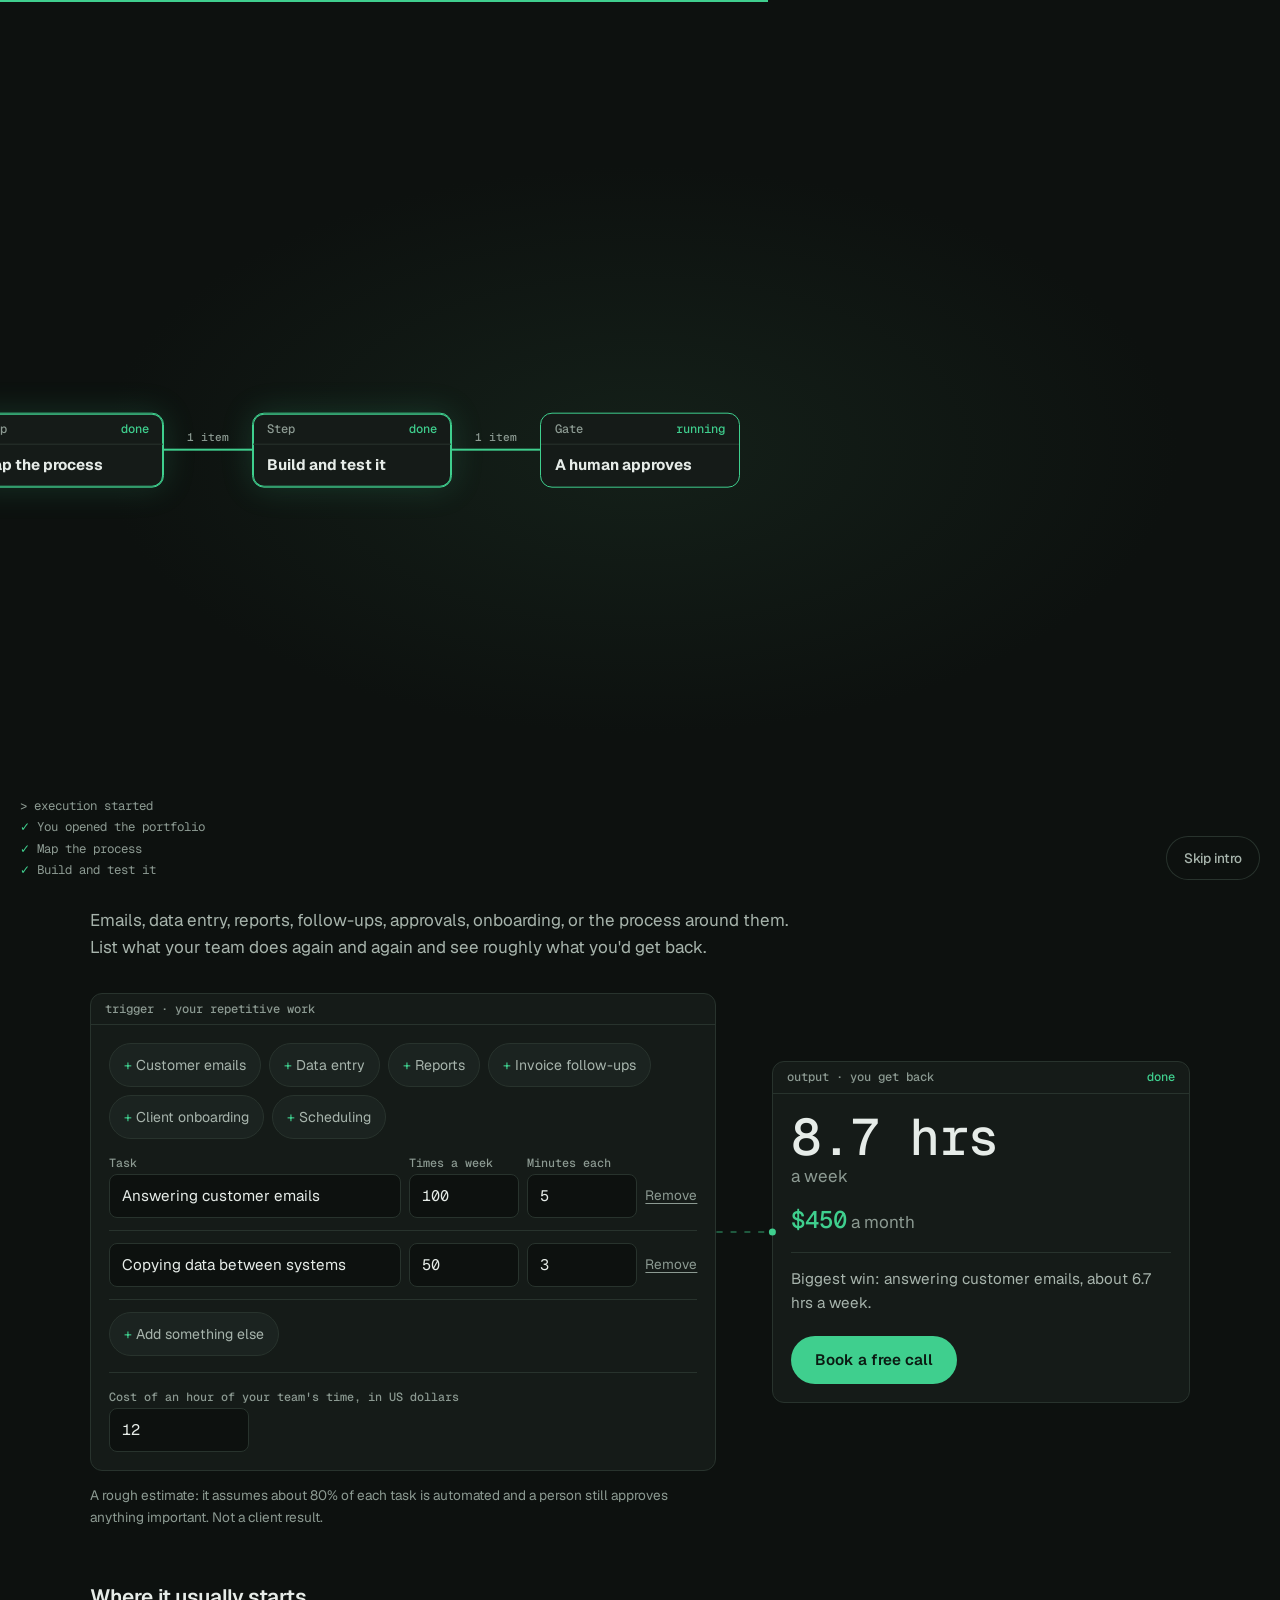
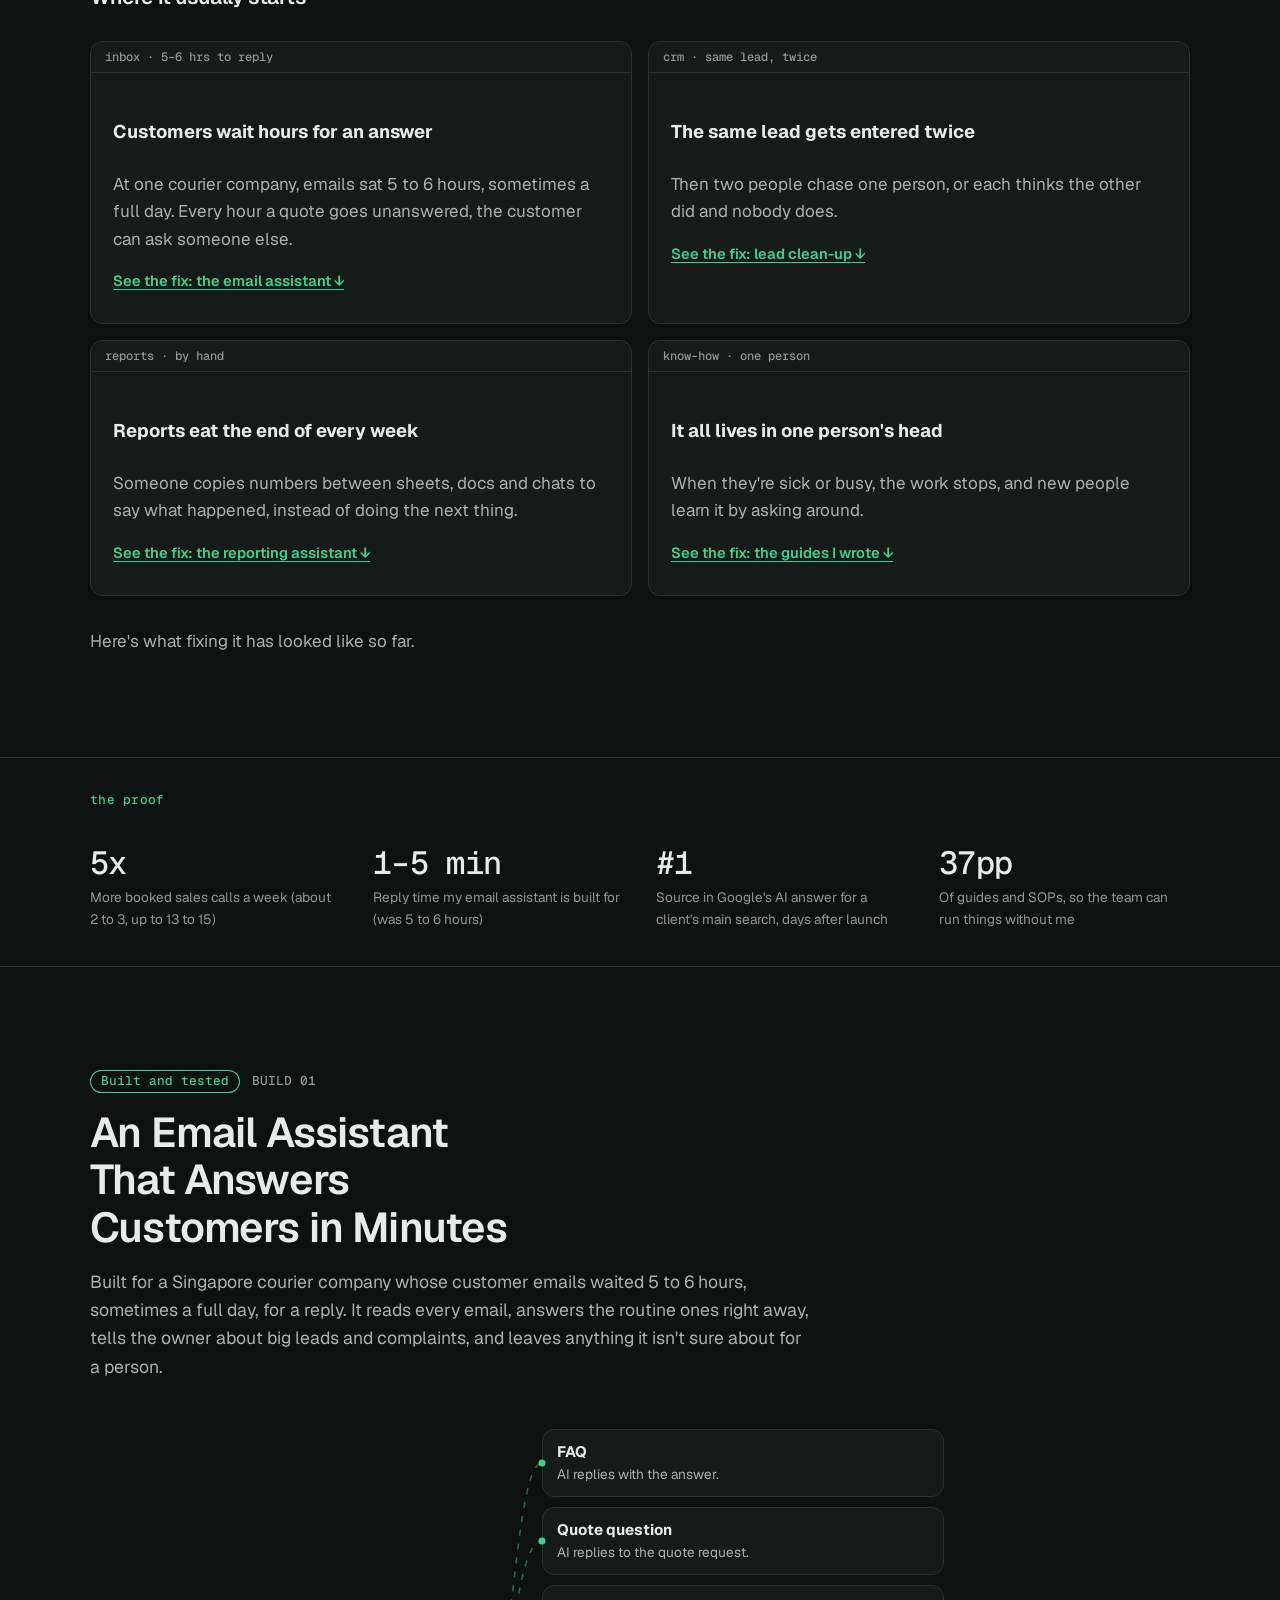
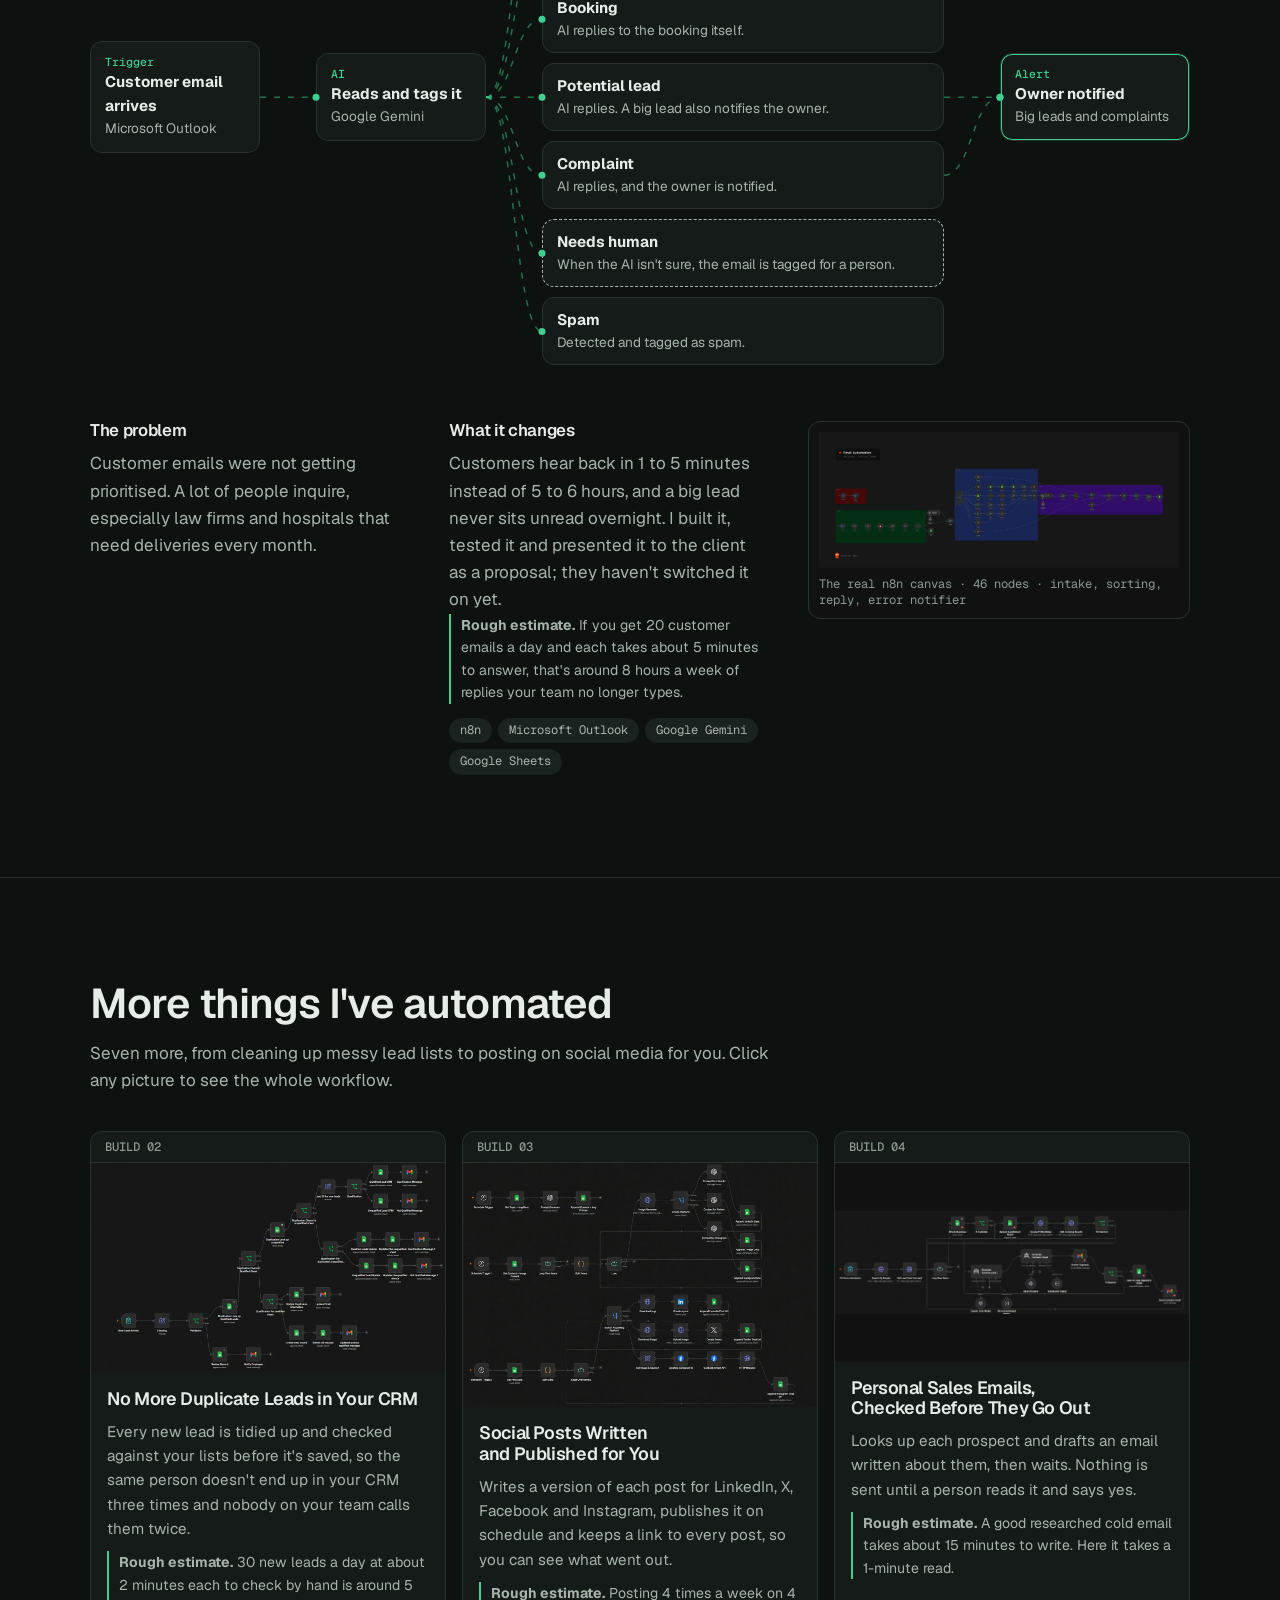
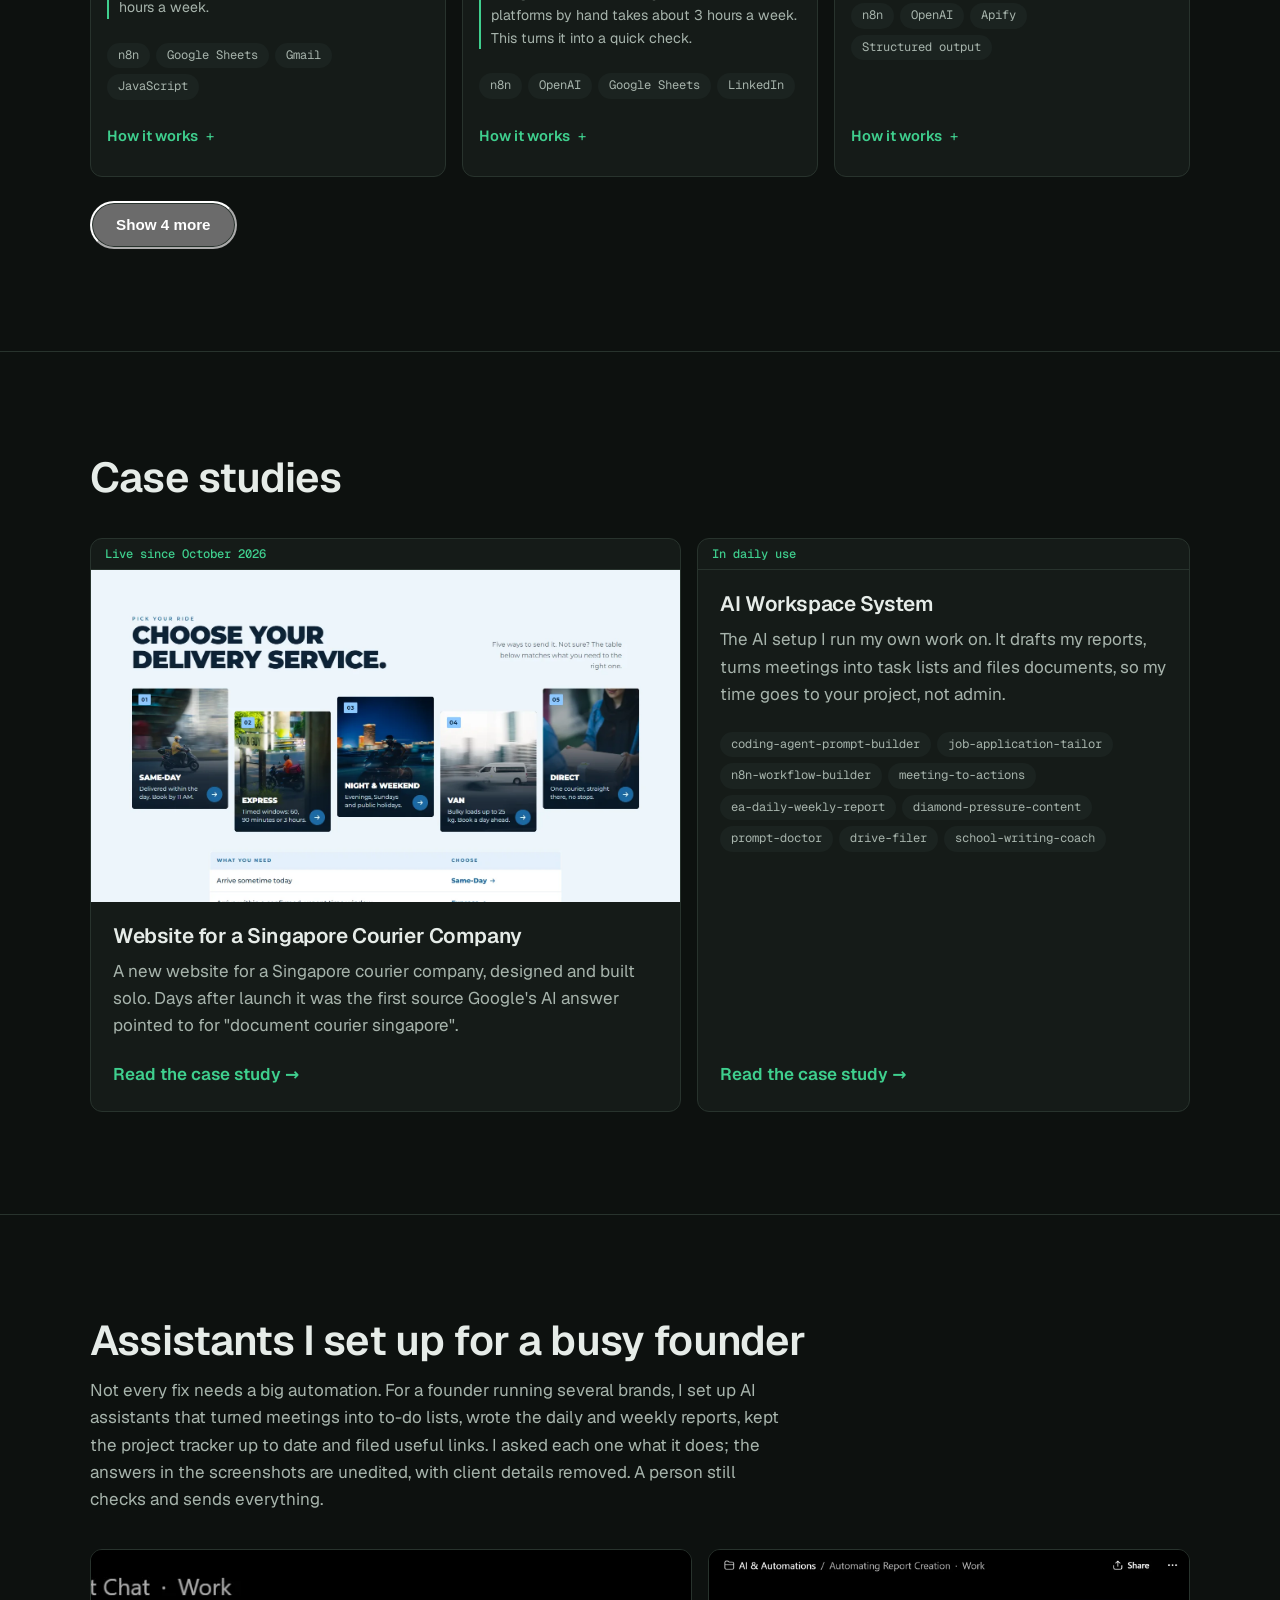
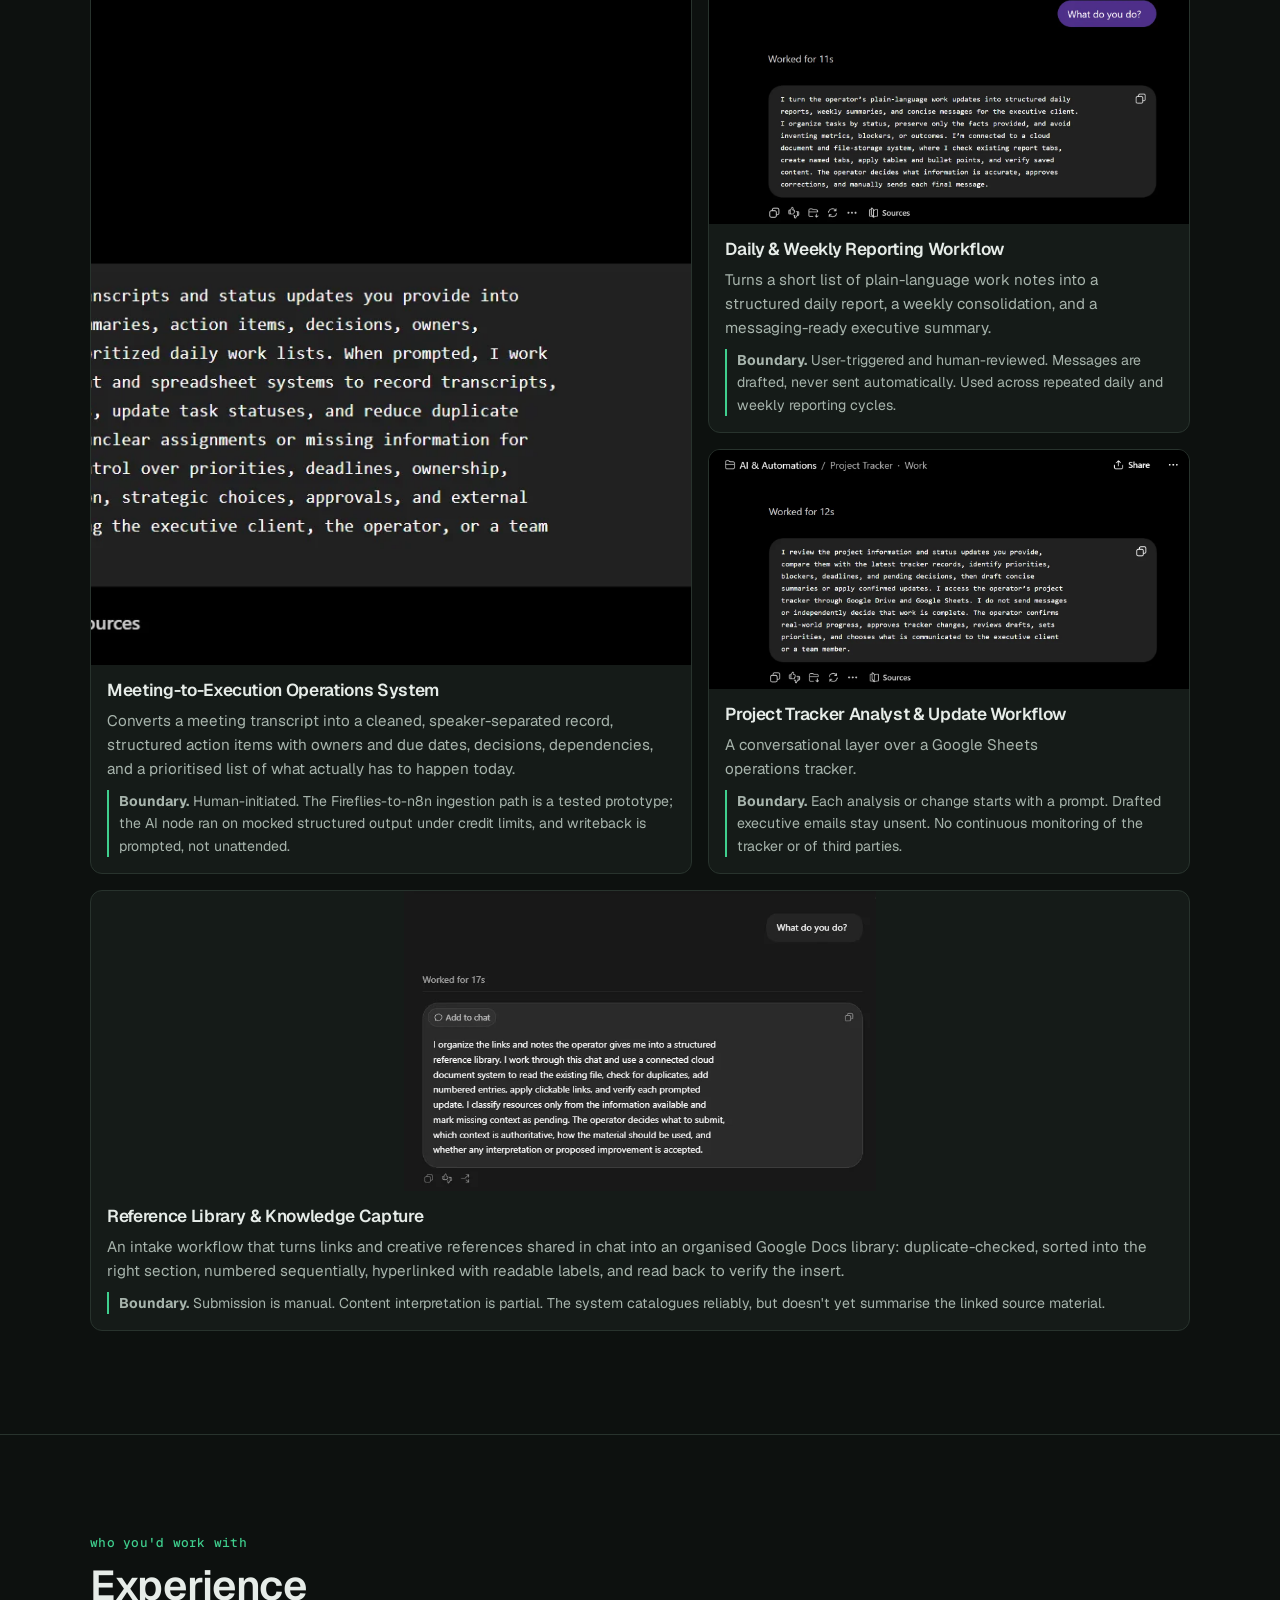
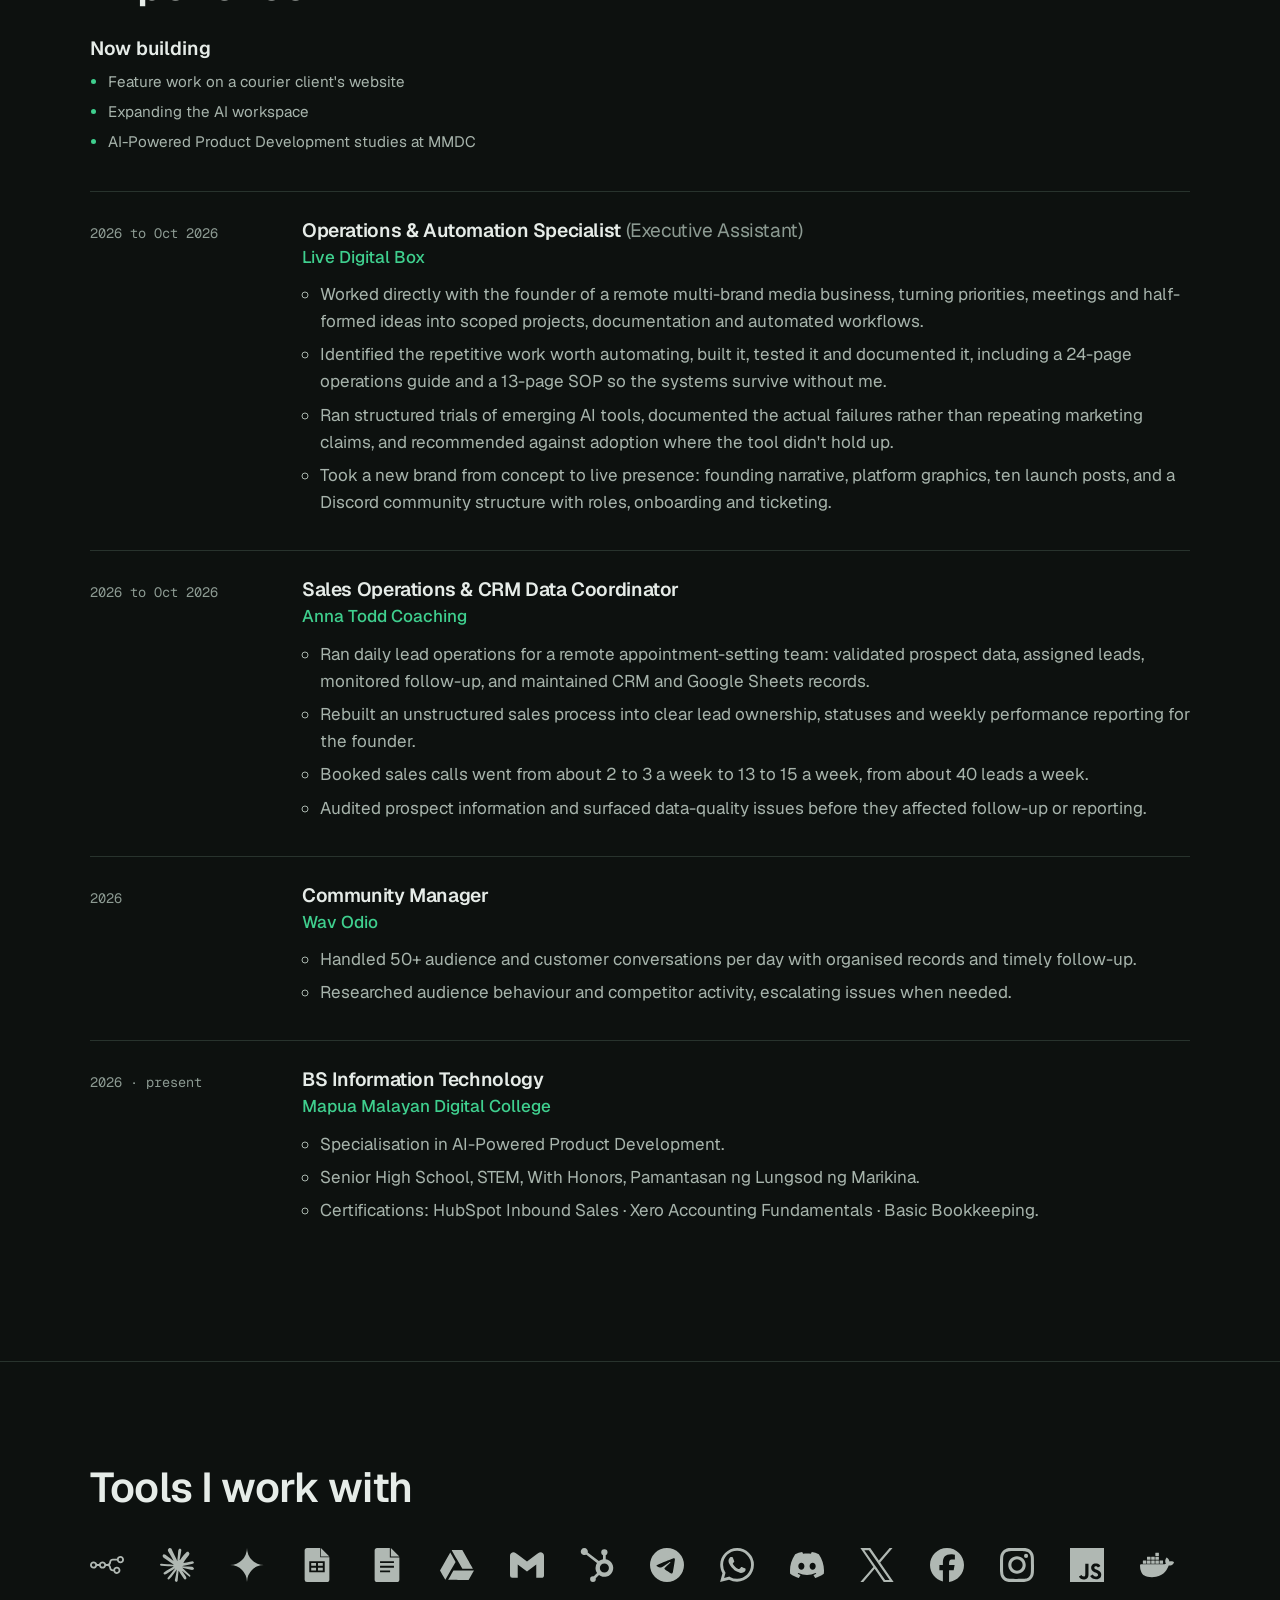
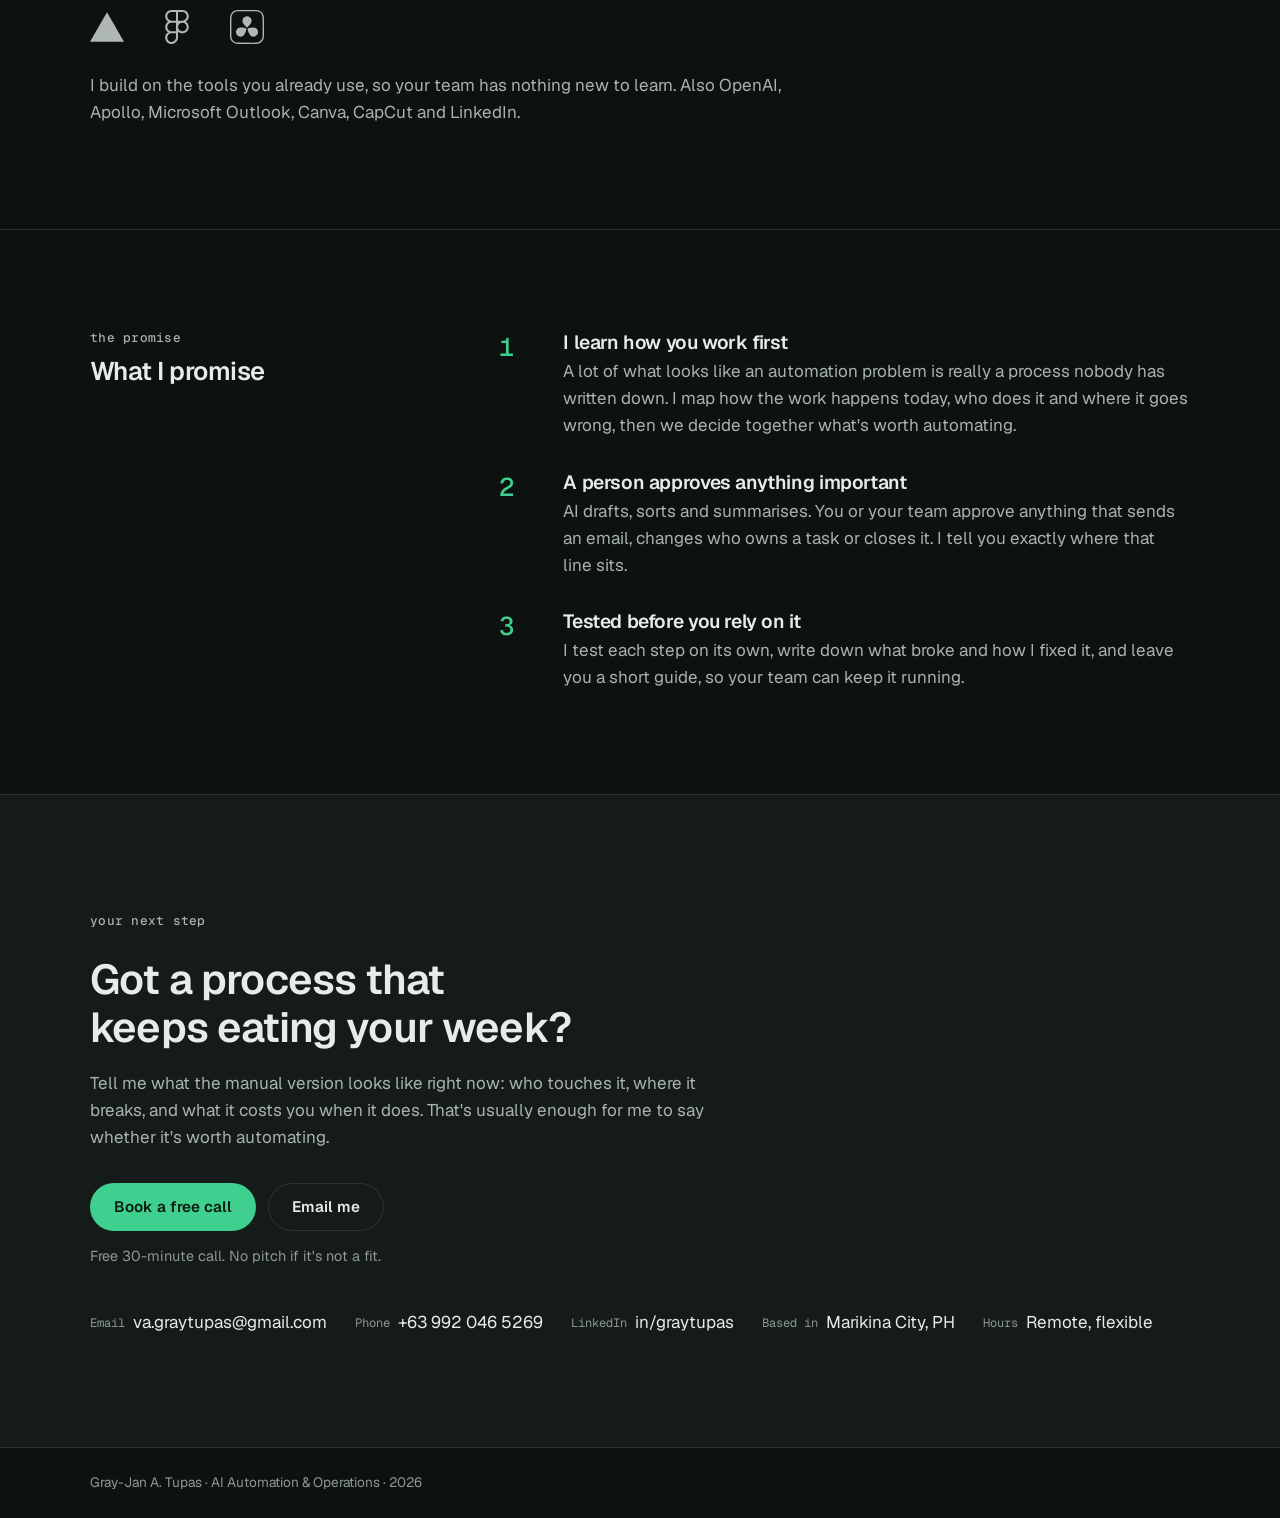
==== commit 150eccb4: "Add the repetitive-work calculator to the problem step: list any task, see a rough estimate of hours" ====
--- a/index.html
+++ b/index.html
@@ -59,13 +59,37 @@
   <section class="pain" id="problem" aria-labelledby="pain-h">
     <div class="in">
       <p class="kicker">the problem</p>
-      <h2 id="pain-h">Your team is busy with work a system could do</h2>
-      <p class="sub">It's rarely hard work. It just never ends, and it lands on the people you need for everything else.</p>
+      <h2 id="pain-h">If it's repetitive, I can automate it</h2>
+      <p class="sub">Emails, data entry, reports, follow-ups, approvals, onboarding, or the process around them. List what your team does again and again and see roughly what you'd get back.</p>
+      <div class="calc" id="calc" data-wires="c-in>c-out">
+        <div class="node c-in" id="c-in">
+          <header><span>trigger · your repetitive work</span></header>
+          <div class="c-body">
+            <div class="c-chips" role="group" aria-label="Add an example task"><button type="button" data-t="Answering customer emails" data-f="100" data-m="5">Customer emails</button><button type="button" data-t="Copying data between systems" data-f="50" data-m="3">Data entry</button><button type="button" data-t="Writing weekly reports" data-f="1" data-m="90">Reports</button><button type="button" data-t="Chasing unpaid invoices" data-f="15" data-m="6">Invoice follow-ups</button><button type="button" data-t="Onboarding a new client" data-f="2" data-m="60">Client onboarding</button><button type="button" data-t="Booking and rescheduling" data-f="25" data-m="4">Scheduling</button></div>
+            <ul class="c-rows"><li class="c-row"><label><span>Task</span><input type="text" value="Answering customer emails" maxlength="60"></label><label><span>Times a week</span><input type="number" inputmode="numeric" min="0" max="10000" value="100"></label><label><span>Minutes each</span><input type="number" inputmode="numeric" min="0" max="600" value="5"></label><button class="c-x" type="button" aria-label="Remove Answering customer emails">Remove</button></li><li class="c-row"><label><span>Task</span><input type="text" value="Copying data between systems" maxlength="60"></label><label><span>Times a week</span><input type="number" inputmode="numeric" min="0" max="10000" value="50"></label><label><span>Minutes each</span><input type="number" inputmode="numeric" min="0" max="600" value="3"></label><button class="c-x" type="button" aria-label="Remove Copying data between systems">Remove</button></li></ul>
+            <button class="c-add" type="button">Add something else</button>
+            <p class="c-err" role="alert"></p>
+            <label class="c-rate"><span>Cost of an hour of your team's time, in US dollars</span><input type="number" inputmode="numeric" min="0" max="1000" value="12"></label>
+          </div>
+        </div>
+        <div class="node c-out" id="c-out" aria-live="polite">
+          <header><span>output · you get back</span><em>done</em></header>
+          <div class="c-body">
+            <p class="c-hrs"><b>8.7 hrs</b> a week</p>
+            <p class="c-money"><b>$450</b> a month</p>
+            <p class="c-win">Biggest win: answering customer emails, about 6.7 hrs a week.</p>
+            <a class="btn primary" href="https://calendly.com/va-graytupas/free-audit" target="_blank" rel="noopener">Book a free call</a>
+          </div>
+        </div>
+        <svg class="wires" aria-hidden="true" focusable="false"></svg>
+      </div>
+      <p class="c-note">A rough estimate: it assumes about 80% of each task is automated and a person still approves anything important. Not a client result.</p>
+      <h3 class="pains-h">Where it usually starts</h3>
       <ul class="pains">
-        <li class="node"><header><span>inbox · 5&ndash;6 hrs to reply</span></header><div class="body"><h3>Customers wait hours for an answer</h3><p>At one courier company, emails sat 5 to 6 hours, sometimes a full day. Every hour a quote goes unanswered, the customer can ask someone else.</p><a class="fix" href="#work">See the fix: the email assistant</a></div></li>
-        <li class="node"><header><span>crm · same lead, twice</span></header><div class="body"><h3>The same lead gets entered twice</h3><p>Then two people chase one person, or each thinks the other did and nobody does.</p><a class="fix" href="#fix-leads">See the fix: lead clean-up</a></div></li>
-        <li class="node"><header><span>reports · by hand</span></header><div class="body"><h3>Reports eat the end of every week</h3><p>Someone copies numbers between sheets, docs and chats to say what happened, instead of doing the next thing.</p><a class="fix" href="#fix-reports">See the fix: the reporting assistant</a></div></li>
-        <li class="node"><header><span>know-how · one person</span></header><div class="body"><h3>It all lives in one person's head</h3><p>When they're sick or busy, the work stops, and new people learn it by asking around.</p><a class="fix" href="#fix-guides">See the fix: the guides I wrote</a></div></li>
+        <li class="node"><header><span>inbox · 5&ndash;6 hrs to reply</span></header><div class="body"><h4>Customers wait hours for an answer</h4><p>At one courier company, emails sat 5 to 6 hours, sometimes a full day. Every hour a quote goes unanswered, the customer can ask someone else.</p><a class="fix" href="#work">See the fix: the email assistant</a></div></li>
+        <li class="node"><header><span>crm · same lead, twice</span></header><div class="body"><h4>The same lead gets entered twice</h4><p>Then two people chase one person, or each thinks the other did and nobody does.</p><a class="fix" href="#fix-leads">See the fix: lead clean-up</a></div></li>
+        <li class="node"><header><span>reports · by hand</span></header><div class="body"><h4>Reports eat the end of every week</h4><p>Someone copies numbers between sheets, docs and chats to say what happened, instead of doing the next thing.</p><a class="fix" href="#fix-reports">See the fix: the reporting assistant</a></div></li>
+        <li class="node"><header><span>know-how · one person</span></header><div class="body"><h4>It all lives in one person's head</h4><p>When they're sick or busy, the work stops, and new people learn it by asking around.</p><a class="fix" href="#fix-guides">See the fix: the guides I wrote</a></div></li>
       </ul>
       <p class="sub bridge">Here's what fixing it has looked like so far.</p>
     </div>
--- a/styles.css
+++ b/styles.css
@@ -106,7 +106,53 @@
 .pains { list-style: none; margin: 32px 0 0; padding: 0; display: grid; gap: 16px; }
 @media (min-width: 700px) { .pains { grid-template-columns: repeat(2, minmax(0, 1fr)); } }
 .pains .body { padding: 20px 22px; }
-.pains h3 { font-size: 1.15rem; }
+.pains h4 { font-size: 1.15rem; }
+.pains-h { margin-top: 56px; font-size: 1.3rem; }
+
+/* ============ HOME: CALCULATOR (site.js; static example without JS) ============ */
+.calc { position: relative; display: grid; gap: 16px; margin-top: 32px; }
+@media (min-width: 860px) { .calc { grid-template-columns: 1.5fr 1fr; gap: 56px; align-items: center; } }
+.calc .c-body { padding: 18px; }
+.c-chips { display: flex; flex-wrap: wrap; gap: 8px; margin-bottom: 16px; }
+.c-chips button, .c-add { min-height: 44px; padding: 0 14px; border: 1px solid var(--edge); border-radius: 999px; background: var(--panel-2); color: var(--text-2); font: inherit; font-size: .88rem; cursor: pointer; transition: border-color .2s ease, color .2s ease; }
+.c-chips button::before, .c-add::before { content: "+ "; color: var(--accent); }
+.c-chips button:hover, .c-add:hover { border-color: var(--accent); color: var(--text); }
+.c-chips button:active, .c-add:active { transform: scale(.98); }
+.c-rows { list-style: none; margin: 0; padding: 0; display: grid; gap: 12px; }
+.c-row { display: grid; grid-template-columns: 1fr 1fr; gap: 8px; padding-bottom: 12px; border-bottom: 1px solid var(--edge); }
+.c-row label:first-child { grid-column: 1 / -1; }
+.c-row label span, .c-rate span { display: block; margin-bottom: 4px; font: 500 .74rem var(--mono); color: var(--muted); }
+.calc input { width: 100%; min-height: 44px; padding: 0 12px; border: 1px solid var(--edge); border-radius: 8px; background: var(--bg); color: var(--text); font: inherit; font-size: .95rem; }
+.calc input[type=number] { font-family: var(--mono); }
+.calc input:focus-visible { outline: 2px solid var(--accent); outline-offset: 1px; }
+.calc input[aria-invalid=true] { border-color: #F09595; }
+.c-x { grid-column: 1 / -1; justify-self: start; min-height: 44px; padding: 0; border: 0; background: none; color: var(--muted); font: inherit; font-size: .85rem; text-decoration: underline; text-underline-offset: 3px; cursor: pointer; }
+.c-x:hover { color: var(--text); }
+@media (min-width: 560px) {
+  .c-row { grid-template-columns: 1fr 110px 110px auto; align-items: end; }
+  .c-row label:first-child { grid-column: auto; }
+  .c-x { grid-column: auto; }
+  .c-row + .c-row label span { position: absolute; width: 1px; height: 1px; overflow: hidden; clip: rect(0 0 0 0); }
+}
+.c-add { margin-top: 12px; }
+.c-err { min-height: 0; margin: 8px 0 0; color: #F09595; font-size: .9rem; }
+.c-err:empty { display: none; }
+.c-rate { display: block; margin-top: 16px; padding-top: 16px; border-top: 1px solid var(--edge); }
+.c-rate input { max-width: 140px; }
+.c-out header em { margin-left: auto; font-style: normal; color: var(--accent); }
+.c-hrs { margin: 0; color: var(--muted); }
+.c-hrs b { display: block; font: 500 clamp(2.4rem, 5vw, 3.2rem)/1 var(--mono); letter-spacing: -0.03em; color: var(--text); }
+.c-money { margin: 14px 0 0; color: var(--muted); }
+.c-money b { font: 500 1.5rem var(--mono); color: var(--accent); }
+.c-win { margin: 16px 0 20px; padding-top: 14px; border-top: 1px solid var(--edge); color: var(--text-2); font-size: .95rem; }
+.c-note { margin-top: 14px; font-size: .85rem; color: var(--muted); max-width: 70ch; }
+@media (prefers-reduced-motion: no-preference) {
+  /* feedback: the wire carries data while the output recalculates */
+  .calc .wires path { stroke-dasharray: 6 8; }
+  .calc.run .wires path { animation: flow .5s linear infinite; }
+  .calc.run .c-out { border-color: var(--accent); }
+  .c-out { transition: border-color .3s ease; }
+}
 .pains p { margin-top: 8px; color: var(--text-2); }
 .bridge { margin-top: 32px; }
 .fix { display: inline-flex; align-items: center; min-height: 44px; margin-top: 6px; font-size: .92rem; font-weight: 600; color: var(--accent); text-underline-offset: 3px; }
@@ -259,7 +305,7 @@
 .cs-meta dt { font: 500 .74rem var(--mono); color: var(--muted); }
 .cs-meta dd { margin: 4px 0 0; }
 .cs { padding-bottom: 72px; }
-.cs > section { max-width: 720px; padding: clamp(32px, 5vw, 48px) 0; }
+.cs section { max-width: 720px; padding: clamp(32px, 5vw, 48px) 0; }
 .cs h2 { font-size: clamp(1.5rem, 3vw, 1.9rem); margin-bottom: 14px; }
 .cs p { color: var(--text-2); margin-bottom: 14px; }
 .cs p, .cs section > ul { max-width: 65ch; }
@@ -269,6 +315,9 @@
 .cs strong { color: var(--text); }
 .cs a { color: var(--accent); text-underline-offset: 3px; }
 .cs li > a { display: inline-block; padding: 12px 0; } /* 44px touch target */
+.cs .btn.ghost { color: var(--text); }
+.cs .kicker { color: var(--accent); margin-bottom: 12px; }
+.cs-next .ctas { margin-top: 8px; }
 .process { list-style: none; margin: 18px 0; padding: 0; display: grid; gap: 18px; }
 .process li { position: relative; padding: 12px 16px 14px; background: var(--panel); border: 1px solid var(--edge); border-radius: var(--r); color: var(--text-2); }
 .process li:not(:last-child)::after { content: ""; position: absolute; left: 28px; top: 100%; height: 18px; border-left: 1.5px solid var(--accent); opacity: .6; }
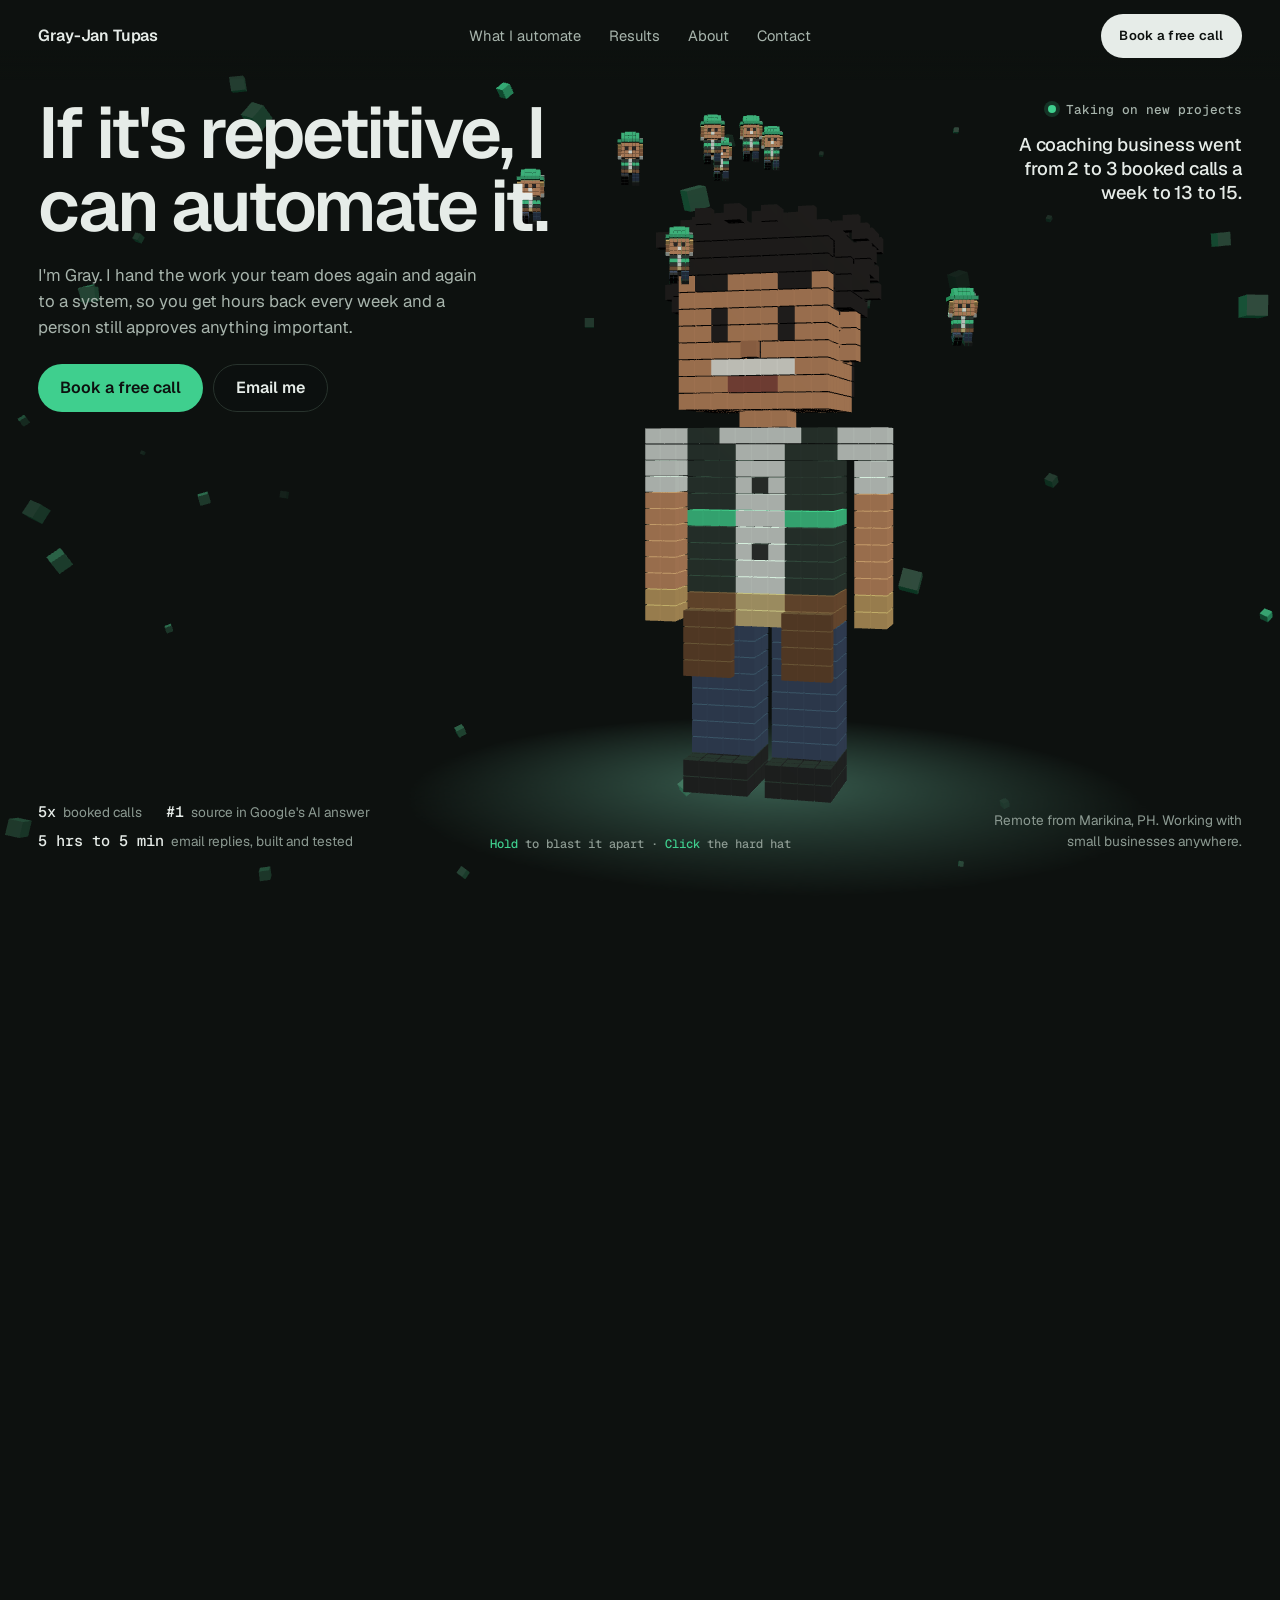
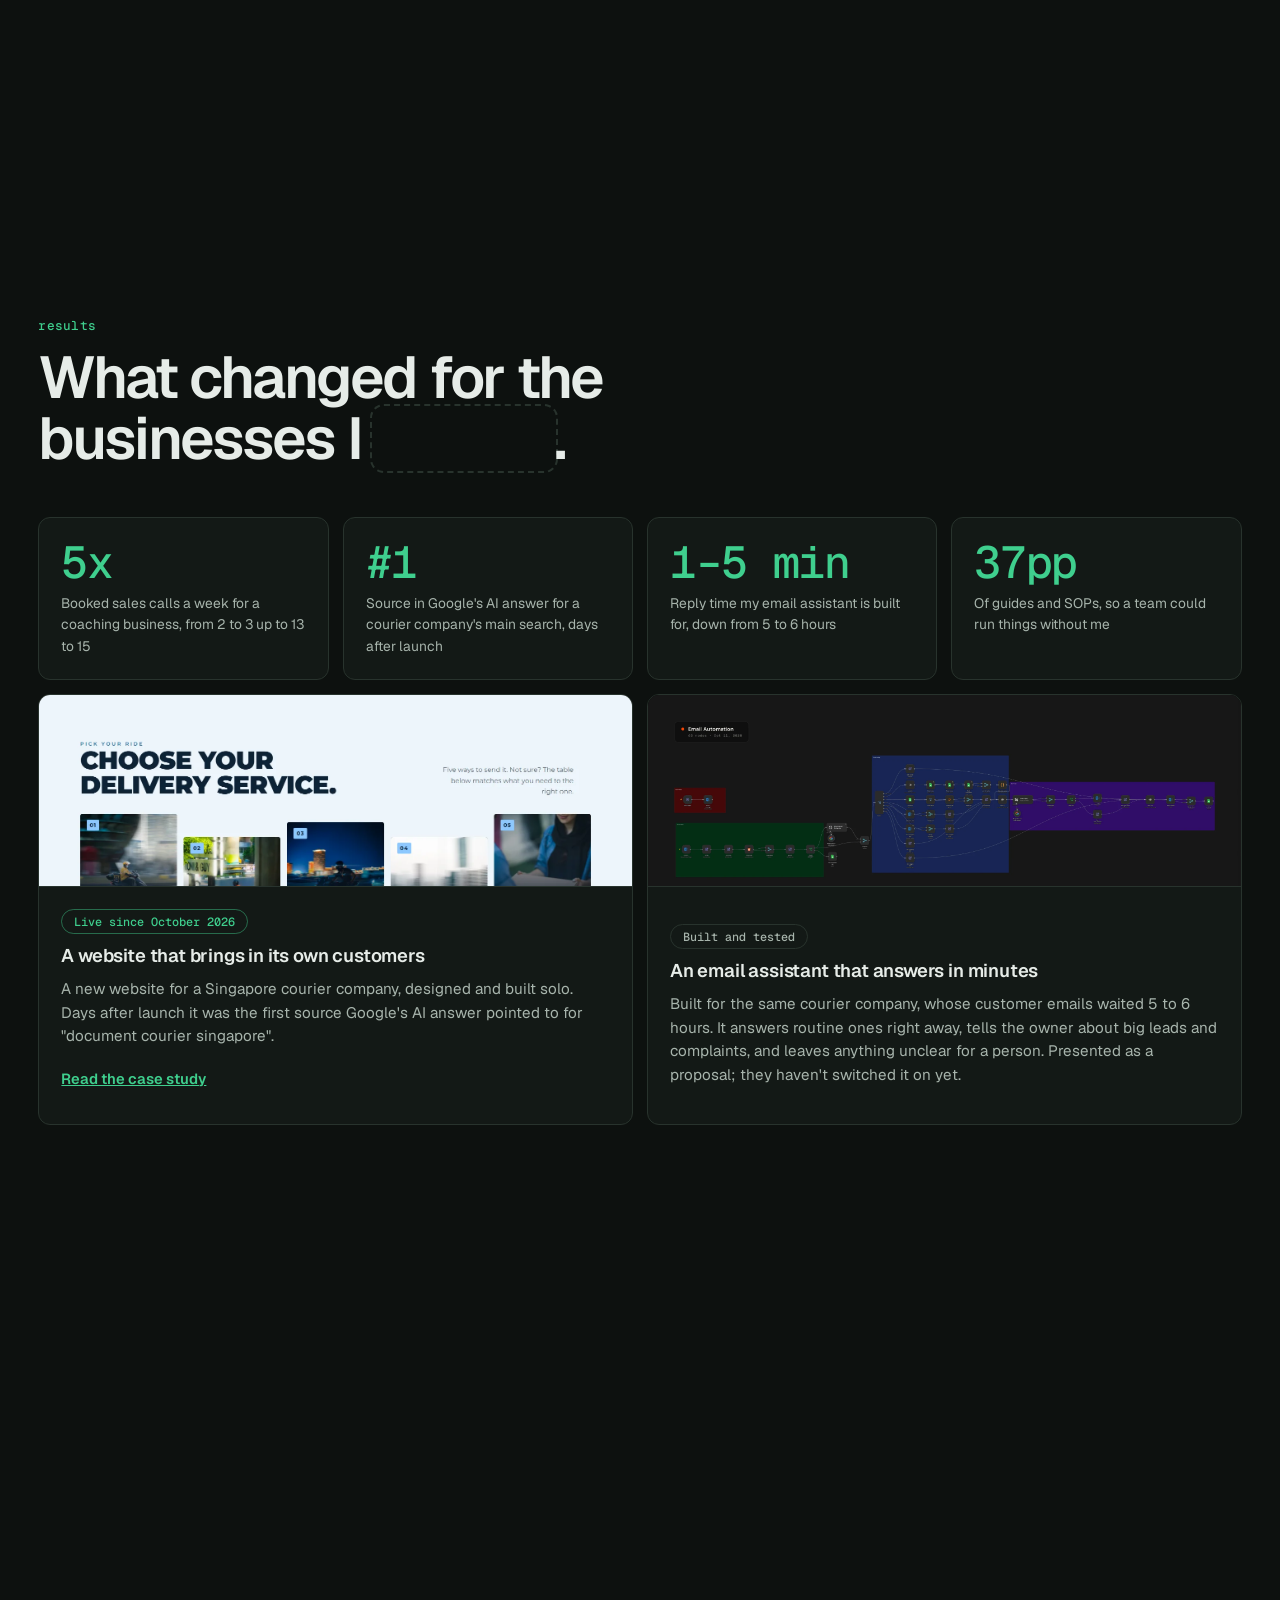
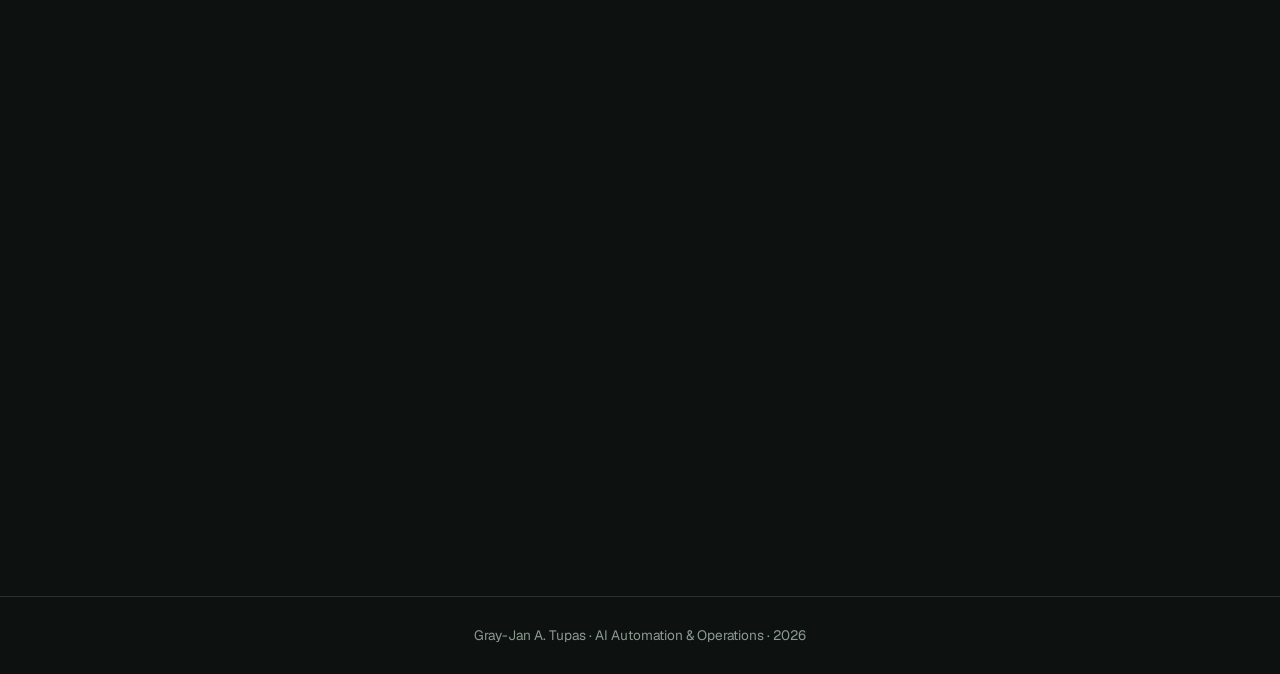
==== commit 79d46e5b: "Swap: the v2 voxel-crew site replaces the old site. v2 moves to the root (home, both case studies, v" ====
--- a/index.html
+++ b/index.html
@@ -4,427 +4,156 @@
 <meta charset="utf-8">
 <meta name="viewport" content="width=device-width, initial-scale=1">
 <title>Gray-Jan Tupas | AI Automation &amp; Operations Specialist</title>
-<meta name="description" content="Gray-Jan A. Tupas automates the repetitive work in small businesses: customer emails, leads, spreadsheets and reports. A person stays in charge of anything that matters.">
+<meta name="description" content="Gray-Jan Tupas takes the repetitive work off small business teams: emails, data entry, reports and follow-ups, handed to systems a person still approves.">
 <link rel="canonical" href="https://gray-tupas-portfolio.vercel.app/">
 <meta property="og:type" content="website">
 <meta property="og:title" content="Gray-Jan Tupas | AI Automation &amp; Operations Specialist">
-<meta property="og:description" content="I automate the repetitive work in small businesses: customer emails, leads, spreadsheets and reports. A person stays in charge of anything that matters.">
+<meta property="og:description" content="I take the repetitive work off small business teams: emails, data entry, reports and follow-ups, handed to systems a person still approves.">
 <meta property="og:url" content="https://gray-tupas-portfolio.vercel.app/">
 <meta property="og:image" content="https://gray-tupas-portfolio.vercel.app/img/gray-jan-tupas.webp">
-<link rel="icon" href="favicon.svg" type="image/svg+xml">
 <meta name="color-scheme" content="dark">
 <meta name="theme-color" content="#0D110F">
+<link rel="icon" href="favicon.svg" type="image/svg+xml">
 <link rel="preload" href="fonts/geist.woff2" as="font" type="font/woff2" crossorigin>
-<link rel="preload" href="fonts/geist-mono.woff2" as="font" type="font/woff2" crossorigin>
-<script>try{if(!matchMedia('(prefers-reduced-motion: reduce)').matches&&!sessionStorage.getItem('gt-intro')){document.documentElement.classList.add('intro');setTimeout(function(){document.documentElement.classList.remove('intro')},8000)}}catch(e){}</script>
-<link rel="stylesheet" href="styles.css">
-<script type="application/ld+json">{"@context":"https://schema.org","@type":"Person","name":"Gray-Jan A. Tupas","jobTitle":"AI Automation & Operations Specialist","description":"I take the repetitive work off your plate: answering customer emails, chasing leads, updating spreadsheets, writing reports. You get the hours back, and a person still signs off on anything that matters.","url":"https://gray-tupas-portfolio.vercel.app/","image":"https://gray-tupas-portfolio.vercel.app/img/gray-jan-tupas.webp","address":{"@type":"PostalAddress","addressLocality":"Marikina City","addressCountry":"PH"},"sameAs":["https://linkedin.com/in/graytupas","https://github.com/GrayTupas"],"knowsAbout":["AI automation","n8n","Workflow automation","Claude","Google Gemini","HubSpot","Google Sheets","Operations"]}</script>
+<script>/* first visit in this tab: the crew builds the page (v2.js); 10s safety in case the 3D never loads */try{if(!matchMedia('(prefers-reduced-motion: reduce)').matches&&!sessionStorage.getItem('gt-v2-intro')){var r=document.documentElement;r.classList.add('intro');setTimeout(function(){r.classList.remove('intro')},10000)}}catch(e){}</script>
+<link rel="stylesheet" href="v2.css">
+<script type="importmap">{ "imports": { "three": "./vendor/three.module.min.js" } }</script>
+<script type="module" src="v2.js"></script>
+<script type="application/ld+json">{"@context":"https://schema.org","@type":"Person","name":"Gray-Jan A. Tupas","jobTitle":"AI Automation & Operations Specialist","description":"I take the repetitive work off small business teams: emails, data entry, reports and follow-ups, handed to systems a person still approves.","url":"https://gray-tupas-portfolio.vercel.app/","image":"https://gray-tupas-portfolio.vercel.app/img/gray-jan-tupas.webp","address":{"@type":"PostalAddress","addressLocality":"Marikina City","addressCountry":"PH"},"sameAs":["https://linkedin.com/in/graytupas","https://github.com/GrayTupas"],"knowsAbout":["AI automation","n8n","Workflow automation","Claude","Google Gemini","HubSpot","Google Sheets","Operations"]}</script>
 </head>
 <body>
 <a class="skip" href="#main">Skip to content</a>
-<header class="nav">
-  <div class="in">
-    <a class="brand" href="#main">gray-jan tupas</a>
-    <nav aria-label="Sections">
-      <a href="#work">Work</a><a href="#case-studies">Case studies</a><a href="#systems">Systems</a><a href="#experience">Experience</a><a href="#contact">Contact</a>
-    </nav>
-  </div>
+<button class="skip-intro" type="button">Skip intro</button>
+
+<header class="bar">
+  <a class="brand bld" href="#top">Gray-Jan Tupas</a>
+  <nav aria-label="Main">
+    <a class="bld" href="#automate">What I automate</a>
+    <a class="bld" href="#work">Results</a>
+    <a class="bld" href="#about">About</a>
+    <a class="bld" href="#contact">Contact</a>
+  </nav>
+  <a class="pill bld" href="https://calendly.com/va-graytupas/free-audit" target="_blank" rel="noopener">Book a free call</a>
 </header>
 
-<nav class="rail" aria-label="Steps on this page"><a href="#problem"><span>the problem</span></a><a href="#proof"><span>the proof</span></a><a href="#about"><span>who you'd work with</span></a><a href="#approach"><span>the promise</span></a><a href="#contact"><span>your next step</span></a></nav>
+<canvas id="stage" aria-hidden="true"></canvas>
+<p class="tip" role="status" aria-live="polite"></p>
 
 <main id="main">
-  <section class="hero">
-    <div class="in">
-      <div class="copy">
-        <p class="eyebrow">Taking on new projects · Remote from Marikina, PH</p>
-        <h1>Gray-Jan Tupas<span>AI Automation &amp; Operations Specialist</span></h1>
-        <p class="lede">I take the repetitive work off your plate: answering customer emails, chasing leads, updating spreadsheets, writing reports. You get the hours back, and a person still signs off on anything that matters.</p>
-        <div class="ctas">
-          <a class="btn primary" href="https://calendly.com/va-graytupas/free-audit" target="_blank" rel="noopener">Book a free call</a>
-          <a class="btn ghost" href="#work">See the work</a>
-        </div>
+  <section class="hero" id="top" aria-labelledby="hero-h">
+    <div class="hero-l">
+      <h1 id="hero-h" class="bld">If it's repetitive, I can automate it.</h1>
+      <p class="lede bld">I'm Gray. I hand the work your team does again and again to a system, so you get hours back every week and a person still approves anything important.</p>
+      <div class="ctas bld">
+        <a class="btn primary" href="https://calendly.com/va-graytupas/free-audit" target="_blank" rel="noopener">Book a free call</a>
+        <a class="btn ghost" href="https://mail.google.com/mail/?view=cm&amp;fs=1&amp;to=va.graytupas@gmail.com&amp;su=Enquiry%20from%20your%20portfolio" target="_blank" rel="noopener">Email me</a>
       </div>
-      <div class="hero-flow" data-wires="me>h1,me>h2,me>h3">
-        <figure class="node me" id="me">
-          <header><span>gray-jan.tupas</span></header>
-          <img src="img/gray-jan-tupas.webp" width="640" height="871" fetchpriority="high" alt="Gray-Jan A. Tupas, smiling, in a barong.">
-        </figure>
-        <ol class="steps" aria-label="What I promise"><li class="node step" id="h1"><b>I learn how you work first</b></li><li class="node step" id="h2"><b>A person approves anything important</b></li><li class="node step" id="h3"><b>Tested before you rely on it</b></li></ol>
-        <svg class="wires" aria-hidden="true" focusable="false"></svg>
-      </div>
+    </div>
+    <div class="hero-r">
+      <p class="status bld"><span class="dot" aria-hidden="true"></span>Taking on new projects</p>
+      <p class="side bld">A coaching business went from 2 to 3 booked calls a week to 13 to 15.</p>
+    </div>
+    <div class="hero-foot">
+      <ul class="wins bld" aria-label="Results so far">
+        <li><b>5x</b> booked calls</li>
+        <li><b>#1</b> source in Google's AI answer</li>
+        <li><b>5 hrs to 5 min</b> email replies, built and tested</li>
+      </ul>
+      <p class="hint bld" aria-hidden="true"><span class="k">Hold</span> to blast it apart · <span class="k">Click</span> the hard hat</p>
+      <p class="note bld">Remote from Marikina, PH. Working with small businesses anywhere.</p>
     </div>
   </section>
 
-  <section class="pain" id="problem" aria-labelledby="pain-h">
-    <div class="in">
-      <p class="kicker">the problem</p>
-      <h2 id="pain-h">If it's repetitive, I can automate it</h2>
-      <p class="sub">Emails, data entry, reports, follow-ups, approvals, onboarding, or the process around them. List what your team does again and again and see roughly what you'd get back.</p>
-      <div class="calc" id="calc" data-wires="c-in>c-out">
-        <div class="node c-in" id="c-in">
-          <header><span>trigger · your repetitive work</span></header>
-          <div class="c-body">
-            <div class="c-chips" role="group" aria-label="Add an example task"><button type="button" data-t="Answering customer emails" data-f="100" data-m="5">Customer emails</button><button type="button" data-t="Copying data between systems" data-f="50" data-m="3">Data entry</button><button type="button" data-t="Writing weekly reports" data-f="1" data-m="90">Reports</button><button type="button" data-t="Chasing unpaid invoices" data-f="15" data-m="6">Invoice follow-ups</button><button type="button" data-t="Onboarding a new client" data-f="2" data-m="60">Client onboarding</button><button type="button" data-t="Booking and rescheduling" data-f="25" data-m="4">Scheduling</button></div>
-            <ul class="c-rows"><li class="c-row"><label><span>Task</span><input type="text" value="Answering customer emails" maxlength="60"></label><label><span>Times a week</span><input type="number" inputmode="numeric" min="0" max="10000" value="100"></label><label><span>Minutes each</span><input type="number" inputmode="numeric" min="0" max="600" value="5"></label><button class="c-x" type="button" aria-label="Remove Answering customer emails">Remove</button></li><li class="c-row"><label><span>Task</span><input type="text" value="Copying data between systems" maxlength="60"></label><label><span>Times a week</span><input type="number" inputmode="numeric" min="0" max="10000" value="50"></label><label><span>Minutes each</span><input type="number" inputmode="numeric" min="0" max="600" value="3"></label><button class="c-x" type="button" aria-label="Remove Copying data between systems">Remove</button></li></ul>
-            <button class="c-add" type="button">Add something else</button>
-            <p class="c-err" role="alert"></p>
-            <label class="c-rate"><span>Cost of an hour of your team's time, in US dollars</span><input type="number" inputmode="numeric" min="0" max="1000" value="12"></label>
-          </div>
-        </div>
-        <div class="node c-out" id="c-out" aria-live="polite">
-          <header><span>output · you get back</span><em>done</em></header>
-          <div class="c-body">
-            <p class="c-hrs"><b>8.7 hrs</b> a week</p>
-            <p class="c-money"><b>$450</b> a month</p>
-            <p class="c-win">Biggest win: answering customer emails, about 6.7 hrs a week.</p>
-            <a class="btn primary" href="https://calendly.com/va-graytupas/free-audit" target="_blank" rel="noopener">Book a free call</a>
-          </div>
-        </div>
-        <svg class="wires" aria-hidden="true" focusable="false"></svg>
+  <!-- each section below is built by the crew when it scrolls into view (.sb), then they become its missing word (.piece) -->
+  <section class="sec" id="automate" aria-labelledby="automate-h">
+    <p class="kicker sb">what I automate</p>
+    <h2 id="automate-h" class="sb">The work your team repeats <span class="piece">every</span> week.</h2>
+    <p class="intro-p sb">If someone on your team copies, sorts, chases or retypes the same thing again and again, a system can usually do most of it. This is where it usually starts.</p>
+    <ul class="fixes">
+      <li class="sb"><p class="was">Customer emails wait hours for a reply</p><h3>Answered in minutes</h3><p>Routine questions get a reply in 1 to 5 minutes. Big leads and complaints reach you straight away, and anything unclear waits for a person.</p><p class="est"><b>about 8 hrs</b> a week at 20 emails a day</p></li>
+      <li class="sb"><p class="was">The same lead sits in your CRM three times</p><h3>Checked before it's saved</h3><p>Every new lead is tidied and matched against your lists, so nobody on your team calls the same person twice.</p><p class="est"><b>about 5 hrs</b> a week at 30 leads a day</p></li>
+      <li class="sb"><p class="was">Reports and meeting notes written by hand</p><h3>Drafted for you</h3><p>Quick work notes become daily and weekly reports. Meetings become to-do lists with owners and due dates. You check them and send.</p><p class="est"><b>20 to 30 min</b> saved per meeting</p></li>
+      <li class="sb"><p class="was">Posting on every platform by hand</p><h3>Written and posted on schedule</h3><p>One idea becomes a post for LinkedIn, X, Facebook and Instagram, published on time, with a link to every post kept.</p><p class="est"><b>about 3 hrs</b> a week at 4 posts a week</p></li>
+    </ul>
+    <p class="foot-note sb">Rough estimates, not client results: yours depend on your volume. Not on the list? If it's repetitive, ask me.</p>
+  </section>
+
+  <section class="sec" id="work" aria-labelledby="work-h">
+    <p class="kicker sb">results</p>
+    <h2 id="work-h" class="sb">What changed for the businesses I <span class="piece">helped</span>.</h2>
+    <dl class="stats">
+      <div class="sb"><dt>Booked sales calls a week for a coaching business, from 2 to 3 up to 13 to 15</dt><dd>5x</dd></div>
+      <div class="sb"><dt>Source in Google's AI answer for a courier company's main search, days after launch</dt><dd>#1</dd></div>
+      <div class="sb"><dt>Reply time my email assistant is built for, down from 5 to 6 hours</dt><dd>1&ndash;5 min</dd></div>
+      <div class="sb"><dt>Of guides and SOPs, so a team could run things without me</dt><dd>37pp</dd></div>
+    </dl>
+    <div class="cases">
+      <article class="case sb">
+        <a class="pic" href="screenshots/12-courier-services.webp" target="_blank" rel="noopener"><img src="screenshots/12-courier-services.webp" width="1440" height="1165" loading="lazy" alt="The 'Choose your delivery service' section of the courier website: five service cards above a table that matches what the customer needs to the right service."></a>
+        <div class="body"><p class="tag on">Live since October 2026</p><h3>A website that brings in its own customers</h3><p>A new website for a Singapore courier company, designed and built solo. Days after launch it was the first source Google's AI answer pointed to for "document courier singapore".</p><a class="more" href="work/courier-website/">Read the case study</a></div>
+      </article>
+      <article class="case sb">
+        <a class="pic" href="screenshots/10-email-automation.webp" target="_blank" rel="noopener"><img src="screenshots/10-email-automation.webp" width="2000" height="753" loading="lazy" alt="The email assistant's n8n canvas in four groups: email intake, email sorting, email reply and an error notifier."></a>
+        <div class="body"><p class="tag">Built and tested</p><h3>An email assistant that answers in minutes</h3><p>Built for the same courier company, whose customer emails waited 5 to 6 hours. It answers routine ones right away, tells the owner about big leads and complaints, and leaves anything unclear for a person. Presented as a proposal; they haven't switched it on yet.</p></div>
+      </article>
+    </div>
+    <h3 class="list-h sb">More I've automated</h3>
+    <ul class="builds">
+      <li class="sb"><a href="screenshots/04-lead-capture-crm.webp" target="_blank" rel="noopener"><b>New leads answered the moment they sign up</b><span>A thank-you goes out straight away, your team gets a heads-up and the lead is saved to your CRM.</span></a></li>
+      <li class="sb"><a href="screenshots/03-ai-outreach.webp" target="_blank" rel="noopener"><b>Personal sales emails, checked before they go out</b><span>A researched email takes about 15 minutes to write. Here it's a 1-minute read before you say yes.</span></a></li>
+      <li class="sb"><a href="screenshots/14-wholesale-intake.webp" target="_blank" rel="noopener"><b>Wholesale applications sorted and answered</b><span>Each one checked, sorted by size, handed to the right person and answered. None get lost.</span></a></li>
+      <li class="sb"><a href="screenshots/15-video-analyzer.webp" target="_blank" rel="noopener"><b>Short videos cut, posted and replied to</b><span>Picks the best part, writes the caption, waits for your OK, posts it and drafts replies to comments.</span></a></li>
+      <li class="sb"><a href="work/ai-workspace/"><b>The AI workspace I run my own work on</b><span>It drafts my reports, turns meetings into task lists and files documents, so my time goes to your project. In daily use.</span></a></li>
+    </ul>
+  </section>
+
+  <section class="sec" id="about" aria-labelledby="about-h">
+    <p class="kicker sb">about me</p>
+    <div class="about">
+      <img class="me sb" src="img/gray-jan-tupas.webp" width="640" height="871" loading="lazy" alt="Gray-Jan A. Tupas, smiling, in a barong.">
+      <div>
+        <h2 id="about-h" class="sb">I'm Gray. I take the <span class="piece">busywork</span> off your team.</h2>
+        <p class="intro-p sb">Before I automated this kind of work, I did it by hand: lead operations for a sales team, a founder's projects and reports, and 50+ customer conversations a day. So I start with how your team works, not with the tool.</p>
+        <ol class="xp">
+          <li class="sb"><p class="when">2026 to Oct 2026</p><h3>Anna Todd Coaching <span>Sales operations</span></h3><p>Booked sales calls went from about 2 to 3 a week to 13 to 15, from about 40 leads a week.</p></li>
+          <li class="sb"><p class="when">2026 to Oct 2026</p><h3>Live Digital Box <span>Operations and automation</span></h3><p>Built and documented the founder's workflows, with a 24-page operations guide and a 13-page SOP so they run without me.</p></li>
+          <li class="sb"><p class="when">2026</p><h3>Wav Odio <span>Community manager</span></h3><p>Handled 50+ customer conversations a day with organised records and timely follow-up.</p></li>
+          <li class="sb"><p class="when">2026 · present</p><h3>Mapua Malayan Digital College <span>BS Information Technology</span></h3><p>Specialising in AI-Powered Product Development.</p></li>
+        </ol>
       </div>
-      <p class="c-note">A rough estimate: it assumes about 80% of each task is automated and a person still approves anything important. Not a client result.</p>
-      <h3 class="pains-h">Where it usually starts</h3>
-      <ul class="pains">
-        <li class="node"><header><span>inbox · 5&ndash;6 hrs to reply</span></header><div class="body"><h4>Customers wait hours for an answer</h4><p>At one courier company, emails sat 5 to 6 hours, sometimes a full day. Every hour a quote goes unanswered, the customer can ask someone else.</p><a class="fix" href="#work">See the fix: the email assistant</a></div></li>
-        <li class="node"><header><span>crm · same lead, twice</span></header><div class="body"><h4>The same lead gets entered twice</h4><p>Then two people chase one person, or each thinks the other did and nobody does.</p><a class="fix" href="#fix-leads">See the fix: lead clean-up</a></div></li>
-        <li class="node"><header><span>reports · by hand</span></header><div class="body"><h4>Reports eat the end of every week</h4><p>Someone copies numbers between sheets, docs and chats to say what happened, instead of doing the next thing.</p><a class="fix" href="#fix-reports">See the fix: the reporting assistant</a></div></li>
-        <li class="node"><header><span>know-how · one person</span></header><div class="body"><h4>It all lives in one person's head</h4><p>When they're sick or busy, the work stops, and new people learn it by asking around.</p><a class="fix" href="#fix-guides">See the fix: the guides I wrote</a></div></li>
-      </ul>
-      <p class="sub bridge">Here's what fixing it has looked like so far.</p>
+    </div>
+    <div class="promise">
+      <h3 class="sb">How I work</h3>
+      <ol>
+        <li class="sb"><b>I learn how you work first.</b> A lot of what looks like an automation problem is a process nobody has written down. We decide together what's worth automating.</li>
+        <li class="sb"><b>A person approves anything important.</b> AI drafts, sorts and summarises. You approve anything that sends an email or closes a task.</li>
+        <li class="sb"><b>Tested before you rely on it.</b> I test each step, write down what broke and how I fixed it, and leave you a short guide.</li>
+      </ol>
+    </div>
+    <div class="tools sb">
+      <p>I build on the tools you already use, so your team has nothing new to learn.</p>
+      <ul aria-label="Tools I work with"><li><img src="img/logos/n8n.svg" width="28" height="28" alt="n8n" title="n8n" loading="lazy"></li><li><img src="img/logos/claude.svg" width="28" height="28" alt="Claude" title="Claude" loading="lazy"></li><li><img src="img/logos/googlegemini.svg" width="28" height="28" alt="Google Gemini" title="Google Gemini" loading="lazy"></li><li><img src="img/logos/googlesheets.svg" width="28" height="28" alt="Google Sheets" title="Google Sheets" loading="lazy"></li><li><img src="img/logos/googledocs.svg" width="28" height="28" alt="Google Docs" title="Google Docs" loading="lazy"></li><li><img src="img/logos/googledrive.svg" width="28" height="28" alt="Google Drive" title="Google Drive" loading="lazy"></li><li><img src="img/logos/gmail.svg" width="28" height="28" alt="Gmail" title="Gmail" loading="lazy"></li><li><img src="img/logos/hubspot.svg" width="28" height="28" alt="HubSpot" title="HubSpot" loading="lazy"></li><li><img src="img/logos/telegram.svg" width="28" height="28" alt="Telegram" title="Telegram" loading="lazy"></li><li><img src="img/logos/whatsapp.svg" width="28" height="28" alt="WhatsApp" title="WhatsApp" loading="lazy"></li><li><img src="img/logos/facebook.svg" width="28" height="28" alt="Facebook" title="Facebook" loading="lazy"></li><li><img src="img/logos/instagram.svg" width="28" height="28" alt="Instagram" title="Instagram" loading="lazy"></li><li><img src="img/logos/x.svg" width="28" height="28" alt="X" title="X" loading="lazy"></li><li><img src="img/logos/vercel.svg" width="28" height="28" alt="Vercel" title="Vercel" loading="lazy"></li></ul>
+      <p class="also">Also OpenAI, Apollo, Microsoft Outlook, Canva and LinkedIn.</p>
     </div>
   </section>
 
-  <div class="chapter" id="proof">
-  <section class="facts" aria-label="Results so far">
-    <div class="in">
-      <p class="kicker">the proof</p>
-      <dl class="stats"><div><dt>More booked sales calls a week (about 2 to 3, up to 13 to 15)</dt><dd>5x</dd></div><div><dt>Reply time my email assistant is built for (was 5 to 6 hours)</dt><dd>1&ndash;5 min</dd></div><div><dt>Source in Google's AI answer for a client's main search, days after launch</dt><dd>#1</dd></div><div><dt>Of guides and SOPs, so the team can run things without me</dt><dd>37pp</dd></div></dl>
+  <section class="sec" id="contact" aria-labelledby="contact-h">
+    <p class="kicker sb">your next step</p>
+    <h2 id="contact-h" class="sb">Got a process that keeps eating your <span class="piece">week</span>?</h2>
+    <p class="intro-p sb">Tell me what the manual version looks like right now: who touches it, where it breaks, and what it costs you when it does. That's usually enough for me to say whether it's worth automating.</p>
+    <div class="ctas sb">
+      <a class="btn primary" href="https://calendly.com/va-graytupas/free-audit" target="_blank" rel="noopener">Book a free call</a>
+      <a class="btn ghost" href="https://mail.google.com/mail/?view=cm&amp;fs=1&amp;to=va.graytupas@gmail.com&amp;su=Enquiry%20from%20your%20portfolio" target="_blank" rel="noopener">Email me</a>
     </div>
-  </section>
-
-  <section id="work" class="featured">
-    <div class="in">
-      <p class="flag"><span class="live">Built and tested</span>BUILD 01</p>
-      <h2>An Email Assistant That Answers Customers in Minutes</h2>
-      <p class="lede">Built for a Singapore courier company whose customer emails waited 5 to 6 hours, sometimes a full day, for a reply. It reads every email, answers the routine ones right away, tells the owner about big leads and complaints, and leaves anything it isn't sure about for a person.</p>
-      <div class="wf" data-wires="in>ai,ai>r0,ai>r1,ai>r2,ai>r3,ai>r4,ai>r5,ai>r6,r3>owner,r4>owner" role="img" aria-label="How the workflow handles a customer email: it arrives, AI reads and tags it, and it goes to one of seven outcomes: FAQ, AI replies with the answer; Quote question, AI replies to the quote request; Booking, AI replies to the booking itself; Potential lead, AI replies. A big lead also notifies the owner; Complaint, AI replies, and the owner is notified; Needs human, When the AI isn't sure, the email is tagged for a person; Spam, Detected and tagged as spam. Big leads and complaints also notify the owner.">
-        <div class="col"><div class="node trig" id="in"><span class="k">Trigger</span><b>Customer email arrives</b><span>Microsoft Outlook</span></div></div>
-        <div class="col"><div class="node ai" id="ai"><span class="k">AI</span><b>Reads and tags it</b><span>Google Gemini</span></div></div>
-        <div class="col routes"><div class="node route" id="r0"><b>FAQ</b><span>AI replies with the answer.</span></div><div class="node route" id="r1"><b>Quote question</b><span>AI replies to the quote request.</span></div><div class="node route" id="r2"><b>Booking</b><span>AI replies to the booking itself.</span></div><div class="node route" id="r3"><b>Potential lead</b><span>AI replies. A big lead also notifies the owner.</span></div><div class="node route" id="r4"><b>Complaint</b><span>AI replies, and the owner is notified.</span></div><div class="node route human" id="r5"><b>Needs human</b><span>When the AI isn't sure, the email is tagged for a person.</span></div><div class="node route" id="r6"><b>Spam</b><span>Detected and tagged as spam.</span></div></div>
-        <div class="col"><div class="node alert" id="owner"><span class="k">Alert</span><b>Owner notified</b><span>Big leads and complaints</span></div></div>
-        <svg class="wires" aria-hidden="true" focusable="false"></svg>
-      </div>
-      <div class="story">
-        <div><h3>The problem</h3><p>Customer emails were not getting prioritised. A lot of people inquire, especially law firms and hospitals that need deliveries every month.</p></div>
-        <div><h3>What it changes</h3><p>Customers hear back in 1 to 5 minutes instead of 5 to 6 hours, and a big lead never sits unread overnight. I built it, tested it and presented it to the client as a proposal; they haven't switched it on yet.</p><p class="boundary"><b>Rough estimate.</b> If you get 20 customer emails a day and each takes about 5 minutes to answer, that's around 8 hours a week of replies your team no longer types.</p><ul class="tags"><li>n8n</li><li>Microsoft Outlook</li><li>Google Gemini</li><li>Google Sheets</li></ul></div>
-        <a class="canvas" href="screenshots/10-email-automation.webp"><img src="screenshots/10-email-automation.webp" width="2000" height="753" loading="lazy" alt="n8n canvas in four labelled groups. Email intake: an Outlook trigger, cleaning steps and a check on whether to process the email. An AI information extractor feeds a switch in the Email sorting group, with branches for needs human, quote, FAQ, lead alert, complaint alert, booking and tagged only. The Email reply group writes the reply with AI, sends it, tags the email in Outlook and writes a log. A separate error notifier sends a message if the workflow fails."><span>The real n8n canvas · 46 nodes · intake, sorting, reply, error notifier</span></a>
-      </div>
-    </div>
-  </section>
-
-  <section class="builds" aria-labelledby="more-builds">
-    <div class="in">
-      <h2 id="more-builds">More things I've automated</h2>
-      <p class="sub">Seven more, from cleaning up messy lead lists to posting on social media for you. Click any picture to see the whole workflow.</p>
-      <div class="grid" id="build-grid">
-        <article class="node card" id="fix-leads">
-          <header><span>BUILD 02</span></header>
-          <a class="thumb" href="screenshots/01-crm-lead-dedup.webp"><img src="screenshots/01-crm-lead-dedup.webp" width="1292" height="768" loading="lazy" alt="n8n canvas: New Lead Arrives triggers cleaning and validation, which splits to a manual review queue or to duplicate lookups against the qualified and unqualified sheets, then branches through qualification into CRM writes, sheet updates and Gmail notifications."></a>
-          <div class="body">
-            <h3>No More Duplicate Leads in Your CRM</h3>
-            <p>Every new lead is tidied up and checked against your lists before it's saved, so the same person doesn't end up in your CRM three times and nobody on your team calls them twice.</p><p class="boundary"><b>Rough estimate.</b> 30 new leads a day at about 2 minutes each to check by hand is around 5 hours a week.</p>
-            <ul class="tags"><li>n8n</li><li>Google Sheets</li><li>Gmail</li><li>JavaScript</li></ul>
-            <details>
-              <summary>How it works</summary>
-              <p><b>Problem.</b> A single-field duplicate check let the same person enter the CRM three times under a typo'd email, and when a lead's qualification changed, the stale row stayed behind in the wrong sheet.</p><p><b>Solution.</b> Matches on name, email <em>and</em> phone across both sheets, resolves each hit to a stable Lead ID, updates in place instead of appending, and moves the record between sheets when status changes.</p>
-              
-            <div class="drow">
-              <div class="dl">The problem</div>
-              <div class="dv">Single-field duplicate checks let the same person enter the CRM three times under a typo'd email. Qualification changes left stale rows in the wrong sheet.</div>
-            </div>
-            <div class="drow">
-              <div class="dl">What it does</div>
-              <ul>
-                <li>Cleans and validates the submission, routing incomplete records to a manual review queue with an assigned employee.</li>
-                <li>Multi-field duplicate detection across both the qualified and unqualified databases.</li>
-                <li>Resolves matches against a stable Lead ID, then updates the existing record instead of appending a new one.</li>
-                <li>Moves a lead between sheets when its qualification status changes, deleting the stale row.</li>
-                <li>Sends the correct Gmail notification for each outcome: accepted, rejected, updated, or needs review.</li>
-              </ul>
-            </div>
-            <div class="drow">
-              <div class="dl">Deliberate edge case</div>
-              <div class="dv">Conflicting email and phone matches route to a human rather than guessing. Next iteration adds structured logging and error handling.</div>
-            </div>
-          
-            </details>
-          </div>
-        </article>
-        <article class="node card">
-          <header><span>BUILD 03</span></header>
-          <a class="thumb" href="screenshots/02-content-engine.webp"><img src="screenshots/02-content-engine.webp" width="1400" height="960" loading="lazy" alt="n8n canvas showing three scheduled stages stacked vertically: topic and prompt generation into a content sheet, then a loop that generates images and writes platform-specific copy for LinkedIn, X and Instagram, then a publishing stage that switches by platform through LinkedIn, X and the Facebook Graph API and appends each post URL."></a>
-          <div class="body">
-            <h3>Social Posts Written and Published for You</h3>
-            <p>Writes a version of each post for LinkedIn, X, Facebook and Instagram, publishes it on schedule and keeps a link to every post, so you can see what went out.</p><p class="boundary"><b>Rough estimate.</b> Posting 4 times a week on 4 platforms by hand takes about 3 hours a week. This turns it into a quick check.</p>
-            <ul class="tags"><li>n8n</li><li>OpenAI</li><li>Google Sheets</li><li>LinkedIn</li></ul>
-            <details>
-              <summary>How it works</summary>
-              <p><b>Problem.</b> Publishing to four platforms meant writing one caption and pasting it everywhere, posting by hand on schedule, and keeping no record of what actually went live.</p><p><b>Solution.</b> Generates copy adapted to each platform, publishes on schedule through the right API, including Instagram's two-step container flow, and writes the live post URL back so the output stays auditable.</p>
-              
-            <div class="drow">
-              <div class="dl">Architecture</div>
-              <ul>
-                <li><strong>Stage 1, generate:</strong> pulls topics and creative direction from Sheets, has AI write the image prompt and platform-specific captions, writes them back to a central content database.</li>
-                <li><strong>Stage 2, prepare:</strong> loops the queue, generates the image, and branches on platform to produce LinkedIn, X and Instagram variants.</li>
-                <li><strong>Stage 3, publish:</strong> a scheduled run routes each post to the right API, including Instagram's two-step container flow through the Facebook Graph API, and logs the live post URL.</li>
-              </ul>
-            </div>
-            <div class="drow">
-              <div class="dl">Why the post URL matters</div>
-              <div class="dv">Writing the resulting URL back to the sheet turns a fire-and-forget publisher into something you can audit and report on later.</div>
-            </div>
-          
-            </details>
-          </div>
-        </article>
-        <article class="node card">
-          <header><span>BUILD 04</span></header>
-          <a class="thumb" href="screenshots/03-ai-outreach.webp"><img src="screenshots/03-ai-outreach.webp" width="1563" height="453" loading="lazy" alt="n8n canvas: a form submission triggers Apify people-search and lead-data requests, then a loop runs each prospect through a sheet duplicate check, profile scraping and an email-exists check. Two AI agents, each with an OpenAI chat model and a structured output parser, generate a research summary and an outreach email, which a Gmail send-and-wait Human Approval node gates before the data is appended to a sheet and the email sent."></a>
-          <div class="body">
-            <h3>Personal Sales Emails, Checked Before They Go Out</h3>
-            <p>Looks up each prospect and drafts an email written about them, then waits. Nothing is sent until a person reads it and says yes.</p><p class="boundary"><b>Rough estimate.</b> A good researched cold email takes about 15 minutes to write. Here it takes a 1-minute read.</p>
-            <ul class="tags"><li>n8n</li><li>OpenAI</li><li>Apify</li><li>Structured output</li></ul>
-            <details>
-              <summary>How it works</summary>
-              <p><b>Problem.</b> AI-written cold outreach sends fastest in exactly the place where one hallucinated detail about a prospect costs you the relationship permanently.</p><p><b>Solution.</b> A Gmail send-and-wait node halts the execution and emails the draft to a reviewer. The workflow cannot continue until they reply. The approval is a blocking step, not a courtesy copy.</p>
-              
-            <div class="drow">
-              <div class="dl">Flow</div>
-              <ul>
-                <li>Prospect criteria arrive through a form, then two Apify calls, a people search and a lead-data fetch, return candidates.</li>
-                <li>Each prospect loops through a sheet duplicate check, profile scraping, and an email-exists check before anything is written.</li>
-                <li>Two chained AI agents, each with an OpenAI chat model and a structured-output parser, produce a research summary and then a customised outreach email from it.</li>
-                <li>A Gmail <em>send-and-wait</em> node emails the draft to a reviewer and blocks the execution until they reply. Only on approval does the row get appended and the outreach sent.</li>
-              </ul>
-            </div>
-            <div class="drow">
-              <div class="dl">Why the gate</div>
-              <div class="dv">Personalised cold outreach is exactly where a hallucinated detail costs you the relationship. Using send-and-wait rather than a fire-and-forget notification means the workflow physically cannot proceed without a human decision. The approval is a blocking step, not a courtesy copy.</div>
-            </div>
-          
-            </details>
-          </div>
-        </article>
-        <article class="node card">
-          <header><span>BUILD 05</span></header>
-          <a class="thumb" href="screenshots/04-lead-capture-crm.webp"><img src="screenshots/04-lead-capture-crm.webp" width="564" height="431" loading="lazy" alt="n8n canvas: a Collect Lead webhook fans out in parallel to a Gmail thank-you message, an Apollo enrichment HTTP request, and a Gmail team notification, with the enrichment branch feeding a HubSpot upsert-contact node."></a>
-          <div class="body">
-            <h3>New Leads Answered the Moment They Sign Up</h3>
-            <p>When someone fills in your form, they get a thank-you straight away, your team gets a heads-up, and their company details are filled in and saved to HubSpot. Nobody retypes anything, and the lead hears from you while they're still interested.</p>
-            <ul class="tags"><li>n8n</li><li>Webhooks</li><li>Apollo</li><li>HubSpot</li></ul>
-            <details>
-              <summary>How it works</summary>
-              <p><b>Problem.</b> Between "someone filled in the form" and "sales has a usable record" sat manual data entry, and the lead waited for a reply while their interest cooled.</p><p><b>Solution.</b> The confirmation and team alert fire instantly while Apollo enrichment runs on its own branch, so a slow lookup never delays the human-facing reply. HubSpot upserts, so returning leads update in place.</p>
-              
-            <div class="drow">
-              <div class="dl">What it removes</div>
-              <div class="dv">The gap between "someone filled in the form" and "sales has a complete CRM record." No one retypes company data, and the lead gets a confirmation while their interest is still warm.</div>
-            </div>
-            <div class="drow">
-              <div class="dl">Design note</div>
-              <div class="dv">Confirmation and team notification fire immediately rather than waiting on enrichment, so a slow or failed Apollo lookup never delays the human-facing response. HubSpot uses upsert, not create, so a returning lead updates in place.</div>
-            </div>
-          
-            </details>
-          </div>
-        </article>
-        <article class="node card">
-          <header><span>BUILD 06</span></header>
-          <a class="thumb" href="screenshots/05-meeting-intelligence.webp"><img src="screenshots/05-meeting-intelligence.webp" width="1496" height="479" loading="lazy" alt="n8n canvas: a Fireflies.ai webhook feeds an HTTP Get Transcript request and a Cleaning Transcript code node into an AI Agent with an OpenAI chat model and simple memory attached, which then appends transcript information to a Google Sheet, updates a Google Doc, and sends the meeting summary, tasks and deadlines to Telegram."></a>
-          <div class="body">
-            <h3>Meeting Notes and To-Dos, Sent for You</h3>
-            <p>When a meeting ends, the summary, tasks and deadlines are sent to your team's chat and saved, so nobody rewatches the call to remember who's doing what.</p><p class="boundary"><b>Rough estimate.</b> About 20 to 30 minutes of note-writing saved per meeting.</p>
-            <ul class="tags"><li>n8n</li><li>Fireflies.ai</li><li>OpenAI</li><li>Google Sheets</li></ul>
-            <details>
-              <summary>How it works</summary>
-              <p><b>Problem.</b> Commitments made out loud in a meeting stayed buried in a long transcript nobody re-read, so deadlines and owners were reconstructed from memory afterwards.</p><p><b>Solution.</b> The moment a meeting ends, a webhook drives extraction of the summary, highlights, assigned tasks and deadlines, logged to Sheets, archived in Docs, and pushed to Telegram while it still matters.</p>
-              
-            <div class="drow">
-              <div class="dl">Flow</div>
-              <ul>
-                <li>Fireflies webhook → HTTP transcript retrieval → JavaScript cleaning and payload normalisation.</li>
-                <li>An AI agent with a chat model and simple memory extracts meeting metadata, summary, highlights, tasks and deadlines.</li>
-                <li>Structured meeting data appends to Google Sheets; the full transcript updates a Google Doc; the summary and action items land in Telegram.</li>
-              </ul>
-            </div>
-            <div class="drow">
-              <div class="dl">What I hit and fixed</div>
-              <div class="dv">Test-versus-production webhook URLs, payload shape drift between test and real events, and AI-node credit limits. I validated each node independently, corrected the event path, and kept building against a mocked structured output rather than claiming a clean end-to-end deploy.</div>
-            </div>
-          
-            </details>
-          </div>
-        </article>
-        <article class="node card">
-          <header><span>BUILD 07</span></header>
-          <a class="thumb" href="screenshots/14-wholesale-intake.webp"><img src="screenshots/14-wholesale-intake.webp" width="2000" height="1134" loading="lazy" alt="n8n canvas: a form trigger feeds cleaning and validation. Valid submissions go through a duplicate lookup and a lead ID match, then a switch sorts them into tiers, an owner is assigned, the lead is saved to a sheet, the applicant gets a reply and the owner is notified. Invalid submissions are appended to a review sheet and the sales team is notified."></a>
-          <div class="body">
-            <h3>Wholesale Applications Sorted and Answered</h3>
-            <p>Each wholesale application is checked, sorted by size, handed to the right person and answered. Incomplete ones go to a review list, so none get lost.</p>
-            <ul class="tags"><li>n8n</li><li>n8n Form</li><li>Google Sheets</li><li>Gmail</li></ul>
-            <details>
-              <summary>How it works</summary>
-              
-              <p>A wholesale application form feeds this workflow. It cleans and validates each submission, checks for duplicates, sorts the applicant into a tier, assigns an owner, saves the lead, replies to the applicant and notifies the owner. Invalid submissions go to a review sheet and the sales team is notified.</p>
-            </details>
-          </div>
-        </article>
-        <article class="node card">
-          <header><span>BUILD 08</span></header>
-          <a class="thumb" href="screenshots/15-video-analyzer.webp"><img src="screenshots/15-video-analyzer.webp" width="1709" height="2000" loading="lazy" alt="n8n canvas in eight labelled groups: error notification, intake from Google Drive, analyze, select, rendering, copy, publish and engage. Each group starts from its own trigger and records its status in a Google Sheet."></a>
-          <div class="body">
-            <h3>Short Videos Cut, Posted and Replied To</h3>
-            <p>Takes your raw videos, picks the best part, writes the caption, waits for your OK, posts it, then drafts replies to comments and hands the tricky ones to a person.</p>
-            <ul class="tags"><li>n8n</li><li>Google Drive</li><li>Google Sheets</li><li>Gmail</li></ul>
-            <details>
-              <summary>How it works</summary>
-              
-              <p>A seven-phase pipeline for short video. It takes in videos from Google Drive, has AI analyse them, selects and renders the best segment, writes the copy and waits for approval, builds the posts, then classifies new comments and drafts replies, escalating the sensitive ones to a person.</p>
-            </details>
-          </div>
-        </article>
-      </div>
-    </div>
-  </section>
-
-  <section id="case-studies" class="cases">
-    <div class="in">
-      <h2>Case studies</h2>
-      <div class="pair">
-        <a class="node case" href="work/courier-website/">
-          <header><span class="on">Live since October 2026</span></header>
-          <div class="pic"><img src="screenshots/12-courier-services.webp" width="1440" height="1165" loading="lazy" alt="The 'Choose your delivery service' section: five service cards for Same-Day, Express, Night &amp; Weekend, Van and Direct, above a table that matches what the customer needs to the right service."></div>
-          <div class="body"><h3>Website for a Singapore Courier Company</h3><p>A new website for a Singapore courier company, designed and built solo. Days after launch it was the first source Google's AI answer pointed to for "document courier singapore".</p><span class="more">Read the case study</span></div>
-        </a>
-        <a class="node case" href="work/ai-workspace/">
-          <header><span class="on">In daily use</span></header>
-          <div class="body"><h3>AI Workspace System</h3><p>The AI setup I run my own work on. It drafts my reports, turns meetings into task lists and files documents, so my time goes to your project, not admin.</p><ul class="tags"><li>coding-agent-prompt-builder</li><li>job-application-tailor</li><li>n8n-workflow-builder</li><li>meeting-to-actions</li><li>ea-daily-weekly-report</li><li>diamond-pressure-content</li><li>prompt-doctor</li><li>drive-filer</li><li>school-writing-coach</li></ul><span class="more">Read the case study</span></div>
-        </a>
-      </div>
-    </div>
-  </section>
-
-  <section id="systems" class="systems">
-    <div class="in">
-      <h2>Assistants I set up for a busy founder</h2>
-      <p class="sub">Not every fix needs a big automation. For a founder running several brands, I set up AI assistants that turned meetings into to-do lists, wrote the daily and weekly reports, kept the project tracker up to date and filed useful links. I asked each one what it does; the answers in the screenshots are unedited, with client details removed. A person still checks and sends everything.</p>
-      <div class="bento">
-        <article class="node cell c1">
-          <a class="shot" href="screenshots/06-meeting-chat.webp"><img src="screenshots/06-meeting-chat.webp" width="1496" height="745" loading="lazy" alt="Screenshot of the assistant answering the question 'What do you do?' It explains that it turns supplied meeting transcripts and status updates into organised records, summaries, action items, decisions, owners, dependencies and prioritised daily work lists, and that the operator retains control over priorities, deadlines, ownership, completion confirmation, approvals and external communication."></a>
-          <div class="body"><h3>Meeting-to-Execution Operations System</h3><p>Converts a meeting transcript into a cleaned, speaker-separated record, structured action items with owners and due dates, decisions, dependencies, and a prioritised list of what actually has to happen today.</p><p class="boundary"><b>Boundary.</b> Human-initiated. The Fireflies-to-n8n ingestion path is a tested prototype; the AI node ran on mocked structured output under credit limits, and writeback is prompted, not unattended.</p></div>
-        </article>
-        <article class="node cell c2" id="fix-reports">
-          <a class="shot" href="screenshots/07-reporting-chat.webp"><img src="screenshots/07-reporting-chat.webp" width="1385" height="790" loading="lazy" alt="Screenshot of the assistant answering 'What do you do?' It explains that it turns the operator's plain-language work updates into structured daily reports, weekly summaries and concise executive messages, organises tasks by status, preserves only the facts provided and avoids inventing metrics, blockers or outcomes, while the operator decides what is accurate and manually sends each final message."></a>
-          <div class="body"><h3>Daily &amp; Weekly Reporting Workflow</h3><p>Turns a short list of plain-language work notes into a structured daily report, a weekly consolidation, and a messaging-ready executive summary.</p><p class="boundary"><b>Boundary.</b> User-triggered and human-reviewed. Messages are drafted, never sent automatically. Used across repeated daily and weekly reporting cycles.</p></div>
-        </article>
-        <article class="node cell c3">
-          <a class="shot" href="screenshots/08-tracker-chat.webp"><img src="screenshots/08-tracker-chat.webp" width="1385" height="690" loading="lazy" alt="Screenshot of the assistant answering 'What do you do?' It explains that it reviews supplied project information against the latest tracker records, identifies priorities, blockers, deadlines and pending decisions, drafts summaries or applies confirmed updates through Google Drive and Sheets, and states plainly that it does not send messages or independently decide that work is complete."></a>
-          <div class="body"><h3>Project Tracker Analyst &amp; Update Workflow</h3><p>A conversational layer over a Google Sheets operations tracker.</p><p class="boundary"><b>Boundary.</b> Each analysis or change starts with a prompt. Drafted executive emails stay unsent. No continuous monitoring of the tracker or of third parties.</p></div>
-        </article>
-        <article class="node cell c4">
-          <a class="shot" href="screenshots/09-reference-chat.webp"><img src="screenshots/09-reference-chat.webp" width="713" height="454" loading="lazy" alt="Screenshot of the assistant answering 'What do you do?' It explains that it organises the links and notes the operator provides into a structured reference library, reads the existing document to check for duplicates, adds numbered entries with clickable links and verifies each update, classifies resources only from available information and marks missing context as pending."></a>
-          <div class="body"><h3>Reference Library &amp; Knowledge Capture</h3><p>An intake workflow that turns links and creative references shared in chat into an organised Google Docs library: duplicate-checked, sorted into the right section, numbered sequentially, hyperlinked with readable labels, and read back to verify the insert.</p><p class="boundary"><b>Boundary.</b> Submission is manual. Content interpretation is partial. The system catalogues reliably, but doesn't yet summarise the linked source material.</p></div>
-        </article>
-      </div>
-    </div>
-  </section>
-
-  </div>
-
-  <div class="chapter" id="about">
-  <section id="experience" class="xp">
-    <div class="in">
-      <p class="kicker">who you'd work with</p>
-      <h2>Experience</h2>
-      <div class="now"><h3>Now building</h3><ul><li>Feature work on a courier client's website</li><li>Expanding the AI workspace</li><li>AI-Powered Product Development studies at MMDC</li></ul></div>
-      <ol>
-        <li id="fix-guides">
-          <p class="when">2026 to Oct 2026</p>
-          <div><h3>Operations &amp; Automation Specialist <span class="note">(Executive Assistant)</span></h3><p class="org">Live Digital Box</p><ul>
-              <li>Worked directly with the founder of a remote multi-brand media business, turning priorities, meetings and half-formed ideas into scoped projects, documentation and automated workflows.</li>
-              <li>Identified the repetitive work worth automating, built it, tested it and documented it, including a 24-page operations guide and a 13-page SOP so the systems survive without me.</li>
-              <li>Ran structured trials of emerging AI tools, documented the actual failures rather than repeating marketing claims, and recommended against adoption where the tool didn't hold up.</li>
-              <li>Took a new brand from concept to live presence: founding narrative, platform graphics, ten launch posts, and a Discord community structure with roles, onboarding and ticketing.</li>
-            </ul></div>
-        </li>
-        <li>
-          <p class="when">2026 to Oct 2026</p>
-          <div><h3>Sales Operations &amp; CRM Data Coordinator</h3><p class="org">Anna Todd Coaching</p><ul>
-              <li>Ran daily lead operations for a remote appointment-setting team: validated prospect data, assigned leads, monitored follow-up, and maintained CRM and Google Sheets records.</li>
-              <li>Rebuilt an unstructured sales process into clear lead ownership, statuses and weekly performance reporting for the founder.</li>
-              <li>Booked sales calls went from about 2 to 3 a week to 13 to 15 a week, from about 40 leads a week.</li>
-              <li>Audited prospect information and surfaced data-quality issues before they affected follow-up or reporting.</li>
-            </ul></div>
-        </li>
-        <li>
-          <p class="when">2026</p>
-          <div><h3>Community Manager</h3><p class="org">Wav Odio</p><ul>
-              <li>Handled 50+ audience and customer conversations per day with organised records and timely follow-up.</li>
-              <li>Researched audience behaviour and competitor activity, escalating issues when needed.</li>
-            </ul></div>
-        </li>
-        <li>
-          <p class="when">2026 · present</p>
-          <div><h3>BS Information Technology</h3><p class="org">Mapua Malayan Digital College</p><ul>
-              <li>Specialisation in AI-Powered Product Development.</li>
-              <li>Senior High School, STEM, With Honors, Pamantasan ng Lungsod ng Marikina.</li>
-              <li>Certifications: HubSpot Inbound Sales · Xero Accounting Fundamentals · Basic Bookkeeping.</li>
-            </ul></div>
-        </li>
-      </ol>
-    </div>
-  </section>
-
-  <section class="stack" aria-labelledby="stack-h">
-    <div class="in">
-      <h2 id="stack-h">Tools I work with</h2>
-      <ul class="logos"><li><img src="img/logos/n8n.svg" width="34" height="34" alt="n8n" title="n8n" loading="lazy"></li><li><img src="img/logos/claude.svg" width="34" height="34" alt="Claude" title="Claude" loading="lazy"></li><li><img src="img/logos/googlegemini.svg" width="34" height="34" alt="Google Gemini" title="Google Gemini" loading="lazy"></li><li><img src="img/logos/googlesheets.svg" width="34" height="34" alt="Google Sheets" title="Google Sheets" loading="lazy"></li><li><img src="img/logos/googledocs.svg" width="34" height="34" alt="Google Docs" title="Google Docs" loading="lazy"></li><li><img src="img/logos/googledrive.svg" width="34" height="34" alt="Google Drive" title="Google Drive" loading="lazy"></li><li><img src="img/logos/gmail.svg" width="34" height="34" alt="Gmail" title="Gmail" loading="lazy"></li><li><img src="img/logos/hubspot.svg" width="34" height="34" alt="HubSpot" title="HubSpot" loading="lazy"></li><li><img src="img/logos/telegram.svg" width="34" height="34" alt="Telegram" title="Telegram" loading="lazy"></li><li><img src="img/logos/whatsapp.svg" width="34" height="34" alt="WhatsApp" title="WhatsApp" loading="lazy"></li><li><img src="img/logos/discord.svg" width="34" height="34" alt="Discord" title="Discord" loading="lazy"></li><li><img src="img/logos/x.svg" width="34" height="34" alt="X" title="X" loading="lazy"></li><li><img src="img/logos/facebook.svg" width="34" height="34" alt="Facebook" title="Facebook" loading="lazy"></li><li><img src="img/logos/instagram.svg" width="34" height="34" alt="Instagram" title="Instagram" loading="lazy"></li><li><img src="img/logos/javascript.svg" width="34" height="34" alt="JavaScript" title="JavaScript" loading="lazy"></li><li><img src="img/logos/docker.svg" width="34" height="34" alt="Docker" title="Docker" loading="lazy"></li><li><img src="img/logos/vercel.svg" width="34" height="34" alt="Vercel" title="Vercel" loading="lazy"></li><li><img src="img/logos/figma.svg" width="34" height="34" alt="Figma" title="Figma" loading="lazy"></li><li><img src="img/logos/davinciresolve.svg" width="34" height="34" alt="DaVinci Resolve" title="DaVinci Resolve" loading="lazy"></li></ul>
-      <p class="sub">I build on the tools you already use, so your team has nothing new to learn. Also OpenAI, Apollo, Microsoft Outlook, Canva, CapCut and LinkedIn.</p>
-    </div>
-  </section>
-
-  </div>
-
-  <section id="approach" class="approach">
-    <div class="in">
-      <div class="head"><p class="kicker">the promise</p><h2>What I promise</h2></div>
-      <ol><li><h3>I learn how you work first</h3><p>A lot of what looks like an automation problem is really a process nobody has written down. I map how the work happens today, who does it and where it goes wrong, then we decide together what's worth automating.</p></li><li><h3>A person approves anything important</h3><p>AI drafts, sorts and summarises. You or your team approve anything that sends an email, changes who owns a task or closes it. I tell you exactly where that line sits.</p></li><li><h3>Tested before you rely on it</h3><p>I test each step on its own, write down what broke and how I fixed it, and leave you a short guide, so your team can keep it running.</p></li></ol>
-    </div>
-  </section>
-
-  <section id="contact" class="contact">
-    <div class="in">
-      <p class="kicker">your next step</p>
-      <h2>Got a process that keeps eating your week?</h2>
-      <p>Tell me what the manual version looks like right now: who touches it, where it breaks, and what it costs you when it does. That's usually enough for me to say whether it's worth automating.</p>
-      <div class="ctas">
-        <a class="btn primary" href="https://calendly.com/va-graytupas/free-audit" target="_blank" rel="noopener">Book a free call</a>
-        <a class="btn ghost" href="https://mail.google.com/mail/?view=cm&amp;fs=1&amp;to=va.graytupas@gmail.com&amp;su=Enquiry%20from%20your%20portfolio" target="_blank" rel="noopener">Email me</a>
-      </div>
-      <p class="note-sm">Free 30-minute call. No pitch if it's not a fit.</p>
-      <ul class="clist">
-            <li><a href="mailto:va.graytupas@gmail.com"><span class="ck">Email</span><span class="cv">va.graytupas@gmail.com</span></a></li>
-            <li><a href="tel:+639920465269"><span class="ck">Phone</span><span class="cv">+63 992 046 5269</span></a></li>
-            <li><a href="https://linkedin.com/in/graytupas" target="_blank" rel="noopener"><span class="ck">LinkedIn</span><span class="cv">in/graytupas</span></a></li>
-            <li><span class="static"><span class="ck">Based in</span><span class="cv">Marikina City, PH</span></span></li>
-            <li><span class="static"><span class="ck">Hours</span><span class="cv">Remote, flexible</span></span></li>
-          </ul>
-    </div>
+    <p class="note-sm sb">Free 30-minute call. No pitch if it's not a fit.</p>
+    <ul class="clist sb">
+      <li><a href="mailto:va.graytupas@gmail.com"><span>Email</span>va.graytupas@gmail.com</a></li>
+      <li><a href="tel:+639920465269"><span>Phone</span>+63 992 046 5269</a></li>
+      <li><a href="https://linkedin.com/in/graytupas" target="_blank" rel="noopener"><span>LinkedIn</span>in/graytupas</a></li>
+      <li><p><span>Based in</span>Marikina City, PH · remote, flexible hours</p></li>
+    </ul>
   </section>
 </main>
-
-<footer class="foot"><div class="in">Gray-Jan A. Tupas · AI Automation &amp; Operations · 2026</div></footer>
-<script src="site.js" defer></script>
+<footer class="foot">Gray-Jan A. Tupas · AI Automation &amp; Operations · 2026</footer>
 </body>
 </html>
--- a/v2.css
+++ b/v2.css
@@ -0,0 +1,215 @@
+/* v2 preview: dark 3D page, voxel crew builds each section (v2.js) */
+@font-face { font-family: 'Geist'; font-style: normal; font-weight: 400 700; font-display: swap; src: url(fonts/geist.woff2) format('woff2'); }
+@font-face { font-family: 'Geist Mono'; font-style: normal; font-weight: 400 500; font-display: swap; src: url(fonts/geist-mono.woff2) format('woff2'); }
+
+:root {
+  --bg: #0D110F;
+  --panel: #151B18;
+  --edge: #28332D;
+  --text: #E6ECE8;
+  --text-2: #A7B4AC;
+  --muted: #8C9A92;
+  --accent: #3FCF8E;
+  --ink: #0D110F;
+  --mono: 'Geist Mono', ui-monospace, monospace;
+  --pad: clamp(16px, 3vw, 40px);
+}
+
+* { box-sizing: border-box; }
+html { scroll-behavior: smooth; } /* no CSS snap: it flipped a page on every wheel notch (Gray 2026-11-23); v2.js settles on sections instead */
+@media (prefers-reduced-motion: reduce) { html { scroll-behavior: auto; } }
+body { margin: 0; background: var(--bg); color: var(--text); font: 400 1rem/1.55 'Geist', system-ui, sans-serif; -webkit-font-smoothing: antialiased; }
+a { color: inherit; }
+a:focus-visible, button:focus-visible { outline: 2px solid var(--accent); outline-offset: 3px; border-radius: 999px; }
+p { text-wrap: pretty; }
+
+.skip { position: absolute; left: 16px; top: -60px; z-index: 20; padding: 10px 16px; border-radius: 999px; background: var(--accent); color: var(--ink); font-weight: 600; text-decoration: none; }
+.skip:focus { top: 16px; }
+
+/* the 3D stage sits behind everything; v2.js listens on the window, so text stays selectable */
+#stage { position: fixed; inset: 0; width: 100vw; height: 100vh; z-index: 0; display: block; }
+main, .bar { position: relative; z-index: 1; }
+
+/* ---------- top bar ---------- */
+.bar { position: fixed; top: 0; left: 0; right: 0; z-index: 10; display: flex; align-items: center; justify-content: space-between; gap: 16px; padding: 14px var(--pad) 22px; background: linear-gradient(to bottom, var(--bg) 62%, rgba(13, 17, 15, 0)); } /* text scrolls under it without showing through */
+.brand { font-weight: 600; letter-spacing: -0.01em; text-decoration: none; min-height: 44px; display: inline-flex; align-items: center; }
+.bar nav { display: none; gap: 28px; }
+.bar nav a { font-size: .92rem; color: var(--text-2); text-decoration: none; min-height: 44px; display: inline-flex; align-items: center; transition: color .2s ease; }
+.bar nav a:hover { color: var(--text); }
+@media (min-width: 760px) { .bar nav { display: flex; position: absolute; left: 50%; transform: translateX(-50%); } }
+.pill { display: inline-flex; align-items: center; min-height: 44px; padding: 0 18px; border-radius: 999px; background: var(--text); color: var(--ink); font-size: .82rem; font-weight: 600; letter-spacing: .02em; text-decoration: none; transition: background-color .2s ease; }
+.pill:hover { background: var(--accent); }
+
+/* ---------- hero (layout from Gray's reference: headline top-left, figure centre, short line top-right, a row along the bottom) ---------- */
+.hero { min-height: 100svh; display: grid; grid-template-columns: 1fr; align-content: space-between; gap: 24px; padding: 96px var(--pad) 24px; }
+.hero-l h1 { margin: 0; max-width: 11ch; font-size: clamp(2.5rem, 5.6vw, 5.2rem); line-height: 1.02; letter-spacing: -0.04em; font-weight: 600; text-wrap: balance; }
+.lede { margin: 20px 0 0; max-width: 40ch; color: var(--text-2); font-size: 1.05rem; }
+.ctas { display: flex; flex-wrap: wrap; gap: 10px; margin-top: 24px; }
+.btn { display: inline-flex; align-items: center; min-height: 48px; padding: 0 22px; border-radius: 999px; font-weight: 600; text-decoration: none; transition: transform .2s ease, background-color .2s ease, border-color .2s ease; }
+.btn:active { transform: scale(.98); }
+.btn.primary { background: var(--accent); color: var(--ink); }
+.btn.primary:hover { background: #5BDCA2; }
+.btn.ghost { border: 1px solid var(--edge); background: rgba(13, 17, 15, .6); }
+.btn.ghost:hover { border-color: var(--accent); }
+
+.hero-r { max-width: 24ch; }
+.status { display: inline-flex; align-items: center; gap: 10px; margin: 0; font: 500 .8rem var(--mono); color: var(--text-2); }
+.dot { width: 8px; height: 8px; border-radius: 50%; background: var(--accent); box-shadow: 0 0 0 4px rgba(63, 207, 142, .18); }
+.side { margin: 12px 0 0; font-size: 1.15rem; line-height: 1.3; font-weight: 500; letter-spacing: -0.01em; }
+
+.hero-foot { display: grid; gap: 16px; align-items: end; }
+.wins { display: flex; flex-wrap: wrap; gap: 8px 24px; margin: 0; padding: 0; list-style: none; font-size: .85rem; color: var(--muted); }
+.wins b { font: 500 .95rem var(--mono); color: var(--text); margin-right: 4px; }
+.hint { display: none; margin: 0; font: 500 .76rem var(--mono); color: var(--muted); text-align: center; }
+.hint .k { color: var(--accent); }
+.note { margin: 0; max-width: 30ch; font-size: .85rem; color: var(--muted); }
+
+/* phones: text on top, the figure fills the lower part of the screen (v2.js places it there) */
+@media (max-width: 759px) {
+  .hero { padding-bottom: 46svh; align-content: start; }
+  .hero-r { order: -1; }
+  .side, .hero-foot { display: none; }
+}
+@media (min-width: 760px) {
+  .hero { grid-template-columns: 1fr 1fr; grid-template-rows: auto 1fr auto; }
+  .hero-r { justify-self: end; text-align: right; }
+  .status { justify-content: flex-end; }
+  .hero-foot { grid-column: 1 / -1; grid-template-columns: 1fr auto 1fr; }
+  .note { justify-self: end; text-align: right; }
+}
+@media (min-width: 760px) and (pointer: fine) { .hint { display: block; } }
+
+/* ---------- sections (the crew builds each one as it scrolls into view) ---------- */
+.sec { min-height: 100svh; padding: 120px var(--pad) 80px; } /* one screen per section, so the next one never shows early; same left edge as the hero */
+.kicker { margin: 0 0 14px; font: 500 .8rem/1 var(--mono); letter-spacing: .02em; color: var(--accent); }
+.sec h2 { margin: 0; max-width: 18ch; font-size: clamp(2.1rem, 4.6vw, 4rem); line-height: 1.04; letter-spacing: -0.035em; font-weight: 600; text-wrap: balance; }
+.sec h3 { margin: 0; font-size: 1.15rem; line-height: 1.25; letter-spacing: -0.01em; font-weight: 600; }
+.intro-p { max-width: 56ch; margin: 22px 0 0; color: var(--text-2); font-size: 1.05rem; }
+/* panels sit over the 3D stage; slightly see-through so a builder behind one still shows */
+.fixes li, .stats div, .case, .builds a, .xp li, .promise li, .clist a, .clist p { background: rgba(21, 27, 24, .86); border: 1px solid var(--edge); border-radius: 12px; }
+
+/* the missing word each section waits for: the crew jumps in and becomes it */
+.piece { display: inline-block; color: var(--accent); border-radius: 10px; }
+html.crew .piece:not(.filled):not(.held) { color: transparent; outline: 2px dashed var(--edge); outline-offset: 2px; }
+html.crew .piece.held { color: transparent; } /* the crew is the word right now, drawn in 3D behind the text */
+
+/* what I automate */
+.fixes { display: grid; gap: 14px; margin: 48px 0 0; padding: 0; list-style: none; }
+.fixes li { padding: 22px; display: grid; gap: 10px; align-content: start; }
+.fixes p { margin: 0; color: var(--text-2); font-size: .95rem; }
+.fixes .was { font: 500 .78rem/1.4 var(--mono); color: var(--muted); text-decoration: line-through; text-decoration-color: rgba(140, 154, 146, .6); }
+.fixes .est { margin-top: auto; padding-top: 10px; border-top: 1px solid var(--edge); font-size: .85rem; color: var(--muted); }
+.est b { font: 500 .95rem var(--mono); color: var(--accent); }
+.foot-note { margin: 22px 0 0; font-size: .88rem; color: var(--muted); }
+@media (min-width: 760px) { .fixes { grid-template-columns: 1fr 1fr; } }
+@media (min-width: 1100px) { .fixes { grid-template-columns: repeat(4, 1fr); } }
+
+/* results */
+.stats { display: grid; grid-template-columns: 1fr 1fr; gap: 14px; margin: 48px 0 0; }
+.stats div { padding: 22px; display: flex; flex-direction: column-reverse; justify-content: flex-end; gap: 8px; }
+.stats dd { margin: 0; font: 500 clamp(1.8rem, 3.6vw, 2.8rem)/1 var(--mono); letter-spacing: -0.03em; color: var(--accent); }
+.stats dt { font-size: .86rem; color: var(--text-2); }
+@media (min-width: 1000px) { .stats { grid-template-columns: repeat(4, 1fr); } }
+.cases { display: grid; gap: 14px; margin-top: 14px; }
+.case { overflow: hidden; display: grid; }
+.case .pic { display: block; height: clamp(150px, 15vw, 240px); overflow: hidden; background: #0A0D0B; border-bottom: 1px solid var(--edge); }
+.case .pic img { width: 100%; height: 100%; object-fit: cover; object-position: top; display: block; transition: transform .4s ease; }
+.case .pic:hover img { transform: scale(1.03); }
+.case .body { padding: 22px; display: grid; gap: 10px; align-content: start; }
+.case .body p { margin: 0; color: var(--text-2); font-size: .95rem; }
+.case .body .tag { justify-self: start; padding: 4px 12px; border: 1px solid var(--edge); border-radius: 999px; font: 500 .74rem var(--mono); color: var(--text-2); }
+.case .body .tag.on { border-color: rgba(63, 207, 142, .45); color: var(--accent); }
+.more { justify-self: start; min-height: 44px; display: inline-flex; align-items: center; color: var(--accent); font-weight: 600; font-size: .92rem; }
+@media (min-width: 900px) { .cases { grid-template-columns: 1fr 1fr; } }
+.sec .list-h { margin-top: 56px; }
+.builds { display: grid; gap: 10px; margin: 18px 0 0; padding: 0; list-style: none; }
+.builds a { display: grid; gap: 4px; padding: 16px 20px; min-height: 44px; text-decoration: none; transition: border-color .2s ease; }
+.builds a:hover { border-color: var(--accent); }
+.builds b { font-weight: 600; }
+.builds span { font-size: .9rem; color: var(--text-2); }
+@media (min-width: 900px) { .builds { grid-template-columns: 1fr 1fr; } }
+
+/* about */
+.about { display: grid; gap: 32px; }
+.me { width: 100%; max-width: 360px; height: auto; border-radius: 12px; border: 1px solid var(--edge); display: block; }
+.xp { display: grid; gap: 10px; margin: 32px 0 0; padding: 0; list-style: none; }
+.xp li { padding: 18px 20px; }
+.xp .when { margin: 0 0 6px; font: 500 .76rem var(--mono); color: var(--muted); }
+.xp h3 span { display: block; margin-top: 2px; font-size: .88rem; font-weight: 500; color: var(--text-2); }
+.xp li > p:last-child { margin: 8px 0 0; font-size: .93rem; color: var(--text-2); }
+@media (min-width: 900px) { .about { grid-template-columns: minmax(240px, 360px) 1fr; gap: 56px; } .me { position: sticky; top: 100px; } }
+@media (min-width: 1200px) { .xp { grid-template-columns: 1fr 1fr; } }
+.promise { margin-top: 72px; }
+.promise ol { display: grid; gap: 14px; margin: 18px 0 0; padding: 0; list-style: none; }
+.promise li { padding: 22px; color: var(--text-2); font-size: .95rem; }
+.promise b { display: block; margin-bottom: 6px; color: var(--text); font-size: 1.05rem; }
+@media (min-width: 900px) { .promise ol { grid-template-columns: repeat(3, 1fr); } }
+.tools { margin-top: 56px; }
+.tools p { margin: 0; color: var(--text-2); }
+.tools ul { display: flex; flex-wrap: wrap; gap: 18px; margin: 16px 0; padding: 0; list-style: none; }
+.tools img { display: block; opacity: .85; }
+.tools .also { font-size: .88rem; color: var(--muted); }
+
+/* contact */
+
+.note-sm { margin: 14px 0 0; font-size: .88rem; color: var(--muted); }
+.clist { display: grid; gap: 10px; margin: 40px 0 0; padding: 0; list-style: none; max-width: 720px; }
+.clist a, .clist p { display: grid; gap: 2px; margin: 0; padding: 14px 18px; min-height: 44px; text-decoration: none; transition: border-color .2s ease; }
+.clist a:hover { border-color: var(--accent); }
+.clist span { font: 500 .74rem var(--mono); color: var(--muted); }
+@media (min-width: 760px) { .clist { grid-template-columns: 1fr 1fr; } }
+.foot { position: relative; z-index: 1; padding: 28px var(--pad); border-top: 1px solid var(--edge); font-size: .85rem; color: var(--muted); text-align: center; }
+
+/* until the crew gets there, a section's parts are hidden (html.crew is set by v2.js, never under reduced motion) */
+html.crew .sb:not(.built) { clip-path: inset(0 100% 0 0); }
+html.crew .sb.built { animation: build .55s steps(7, end) backwards; }
+
+/* ---------- speech bubble over a mini builder ---------- */
+.tip { position: fixed; left: 0; top: 0; z-index: 5; margin: 0; max-width: 24ch; padding: 10px 14px; border: 1px solid var(--edge); border-radius: 12px; background: var(--panel); color: var(--text); font-size: .88rem; line-height: 1.35; pointer-events: none; opacity: 0; transform: translate(-50%, -100%); transition: opacity .2s ease; }
+.tip.on { opacity: 1; }
+
+/* ---------- intro: each part of the page stays hidden until a builder walks along it (html.intro is set in <head>) ---------- */
+html.intro .bld { clip-path: inset(0 100% 0 0); }
+html.intro .bld.built { animation: build .55s steps(7, end) both; }
+@keyframes build { from { clip-path: inset(0 100% 0 0); } to { clip-path: inset(0 0 0 0); } }
+.skip-intro { display: none; }
+html.intro .skip-intro { display: inline-flex; align-items: center; position: fixed; right: var(--pad); bottom: 20px; z-index: 12; min-height: 44px; padding: 0 18px; border: 1px solid var(--edge); border-radius: 999px; background: var(--panel); color: var(--text); font: 500 .8rem var(--mono); cursor: pointer; }
+html.intro .skip-intro:hover { border-color: var(--accent); }
+
+/* ---------- case-study pages (body.cs: no big figure, the crew runs in and builds each section) ---------- */
+.bar nav a[aria-current] { color: var(--text); }
+.sec h1 { margin: 0; max-width: 18ch; font-size: clamp(2.4rem, 5.4vw, 4.8rem); line-height: 1.03; letter-spacing: -0.04em; font-weight: 600; text-wrap: balance; }
+.pill-tag { display: inline-flex; margin: 24px 0 0; padding: 4px 12px; border: 1px solid rgba(63, 207, 142, .45); border-radius: 999px; font: 500 .76rem var(--mono); color: var(--accent); }
+.mono { font-family: var(--mono); font-size: .9em; }
+.meta div, .shots figure, .panels > div, .steps li, .decide li { background: rgba(21, 27, 24, .86); border: 1px solid var(--edge); border-radius: 12px; }
+.meta { display: grid; grid-template-columns: 1fr 1fr; gap: 14px; margin: 44px 0 0; }
+.meta div { padding: 16px 18px; }
+.meta dt { font: 500 .74rem var(--mono); color: var(--muted); }
+.meta dd { margin: 6px 0 0; font-weight: 600; }
+@media (min-width: 900px) { .meta { grid-template-columns: repeat(4, 1fr); } }
+.shots { display: grid; gap: 14px; margin: 40px 0 0; align-items: start; }
+.shots figure { margin: 0; overflow: hidden; }
+.shots a { display: block; max-height: 360px; overflow: hidden; }
+.shots img { display: block; width: 100%; height: auto; transition: transform .4s ease; }
+.shots a:hover img { transform: scale(1.02); }
+.shots figcaption { padding: 12px 16px; border-top: 1px solid var(--edge); font-size: .86rem; color: var(--muted); }
+@media (min-width: 900px) { .shots { grid-template-columns: 1fr 1fr; } }
+.panels { display: grid; gap: 14px; margin: 14px 0 0; }
+.sec > .panels:nth-child(3) { margin-top: 44px; } /* straight after the heading */
+.panels > div { padding: 22px; }
+.panels ul { margin: 12px 0 0; padding-left: 18px; color: var(--text-2); font-size: .95rem; }
+.panels li + li { margin-top: 6px; }
+@media (min-width: 900px) { .panels { grid-template-columns: 1fr 1fr; } }
+.steps { display: grid; gap: 14px; margin: 40px 0 0; padding: 0; list-style: none; }
+.steps li { padding: 20px; color: var(--text-2); font-size: .93rem; }
+.steps li.on { border-color: rgba(63, 207, 142, .45); }
+.steps b { display: block; margin-bottom: 6px; color: var(--text); }
+@media (min-width: 900px) { .steps { grid-template-columns: repeat(5, 1fr); } }
+.skills { display: flex; flex-wrap: wrap; gap: 8px; margin: 18px 0 0; padding: 0; list-style: none; }
+.skills li { padding: 4px 12px; border: 1px solid var(--edge); border-radius: 999px; font: 500 .74rem var(--mono); color: var(--text-2); }
+.decide { display: grid; gap: 14px; margin: 40px 0 0; padding: 0; list-style: none; }
+.decide li { padding: 20px 22px; color: var(--text-2); font-size: .95rem; }
+.decide b { color: var(--text); }
+@media (min-width: 900px) { .decide { grid-template-columns: 1fr 1fr; } }
+.links { display: grid; gap: 4px; margin: 40px 0 0; padding: 0; list-style: none; }
+.links a { min-height: 44px; display: inline-flex; align-items: center; color: var(--accent); font-weight: 600; }
